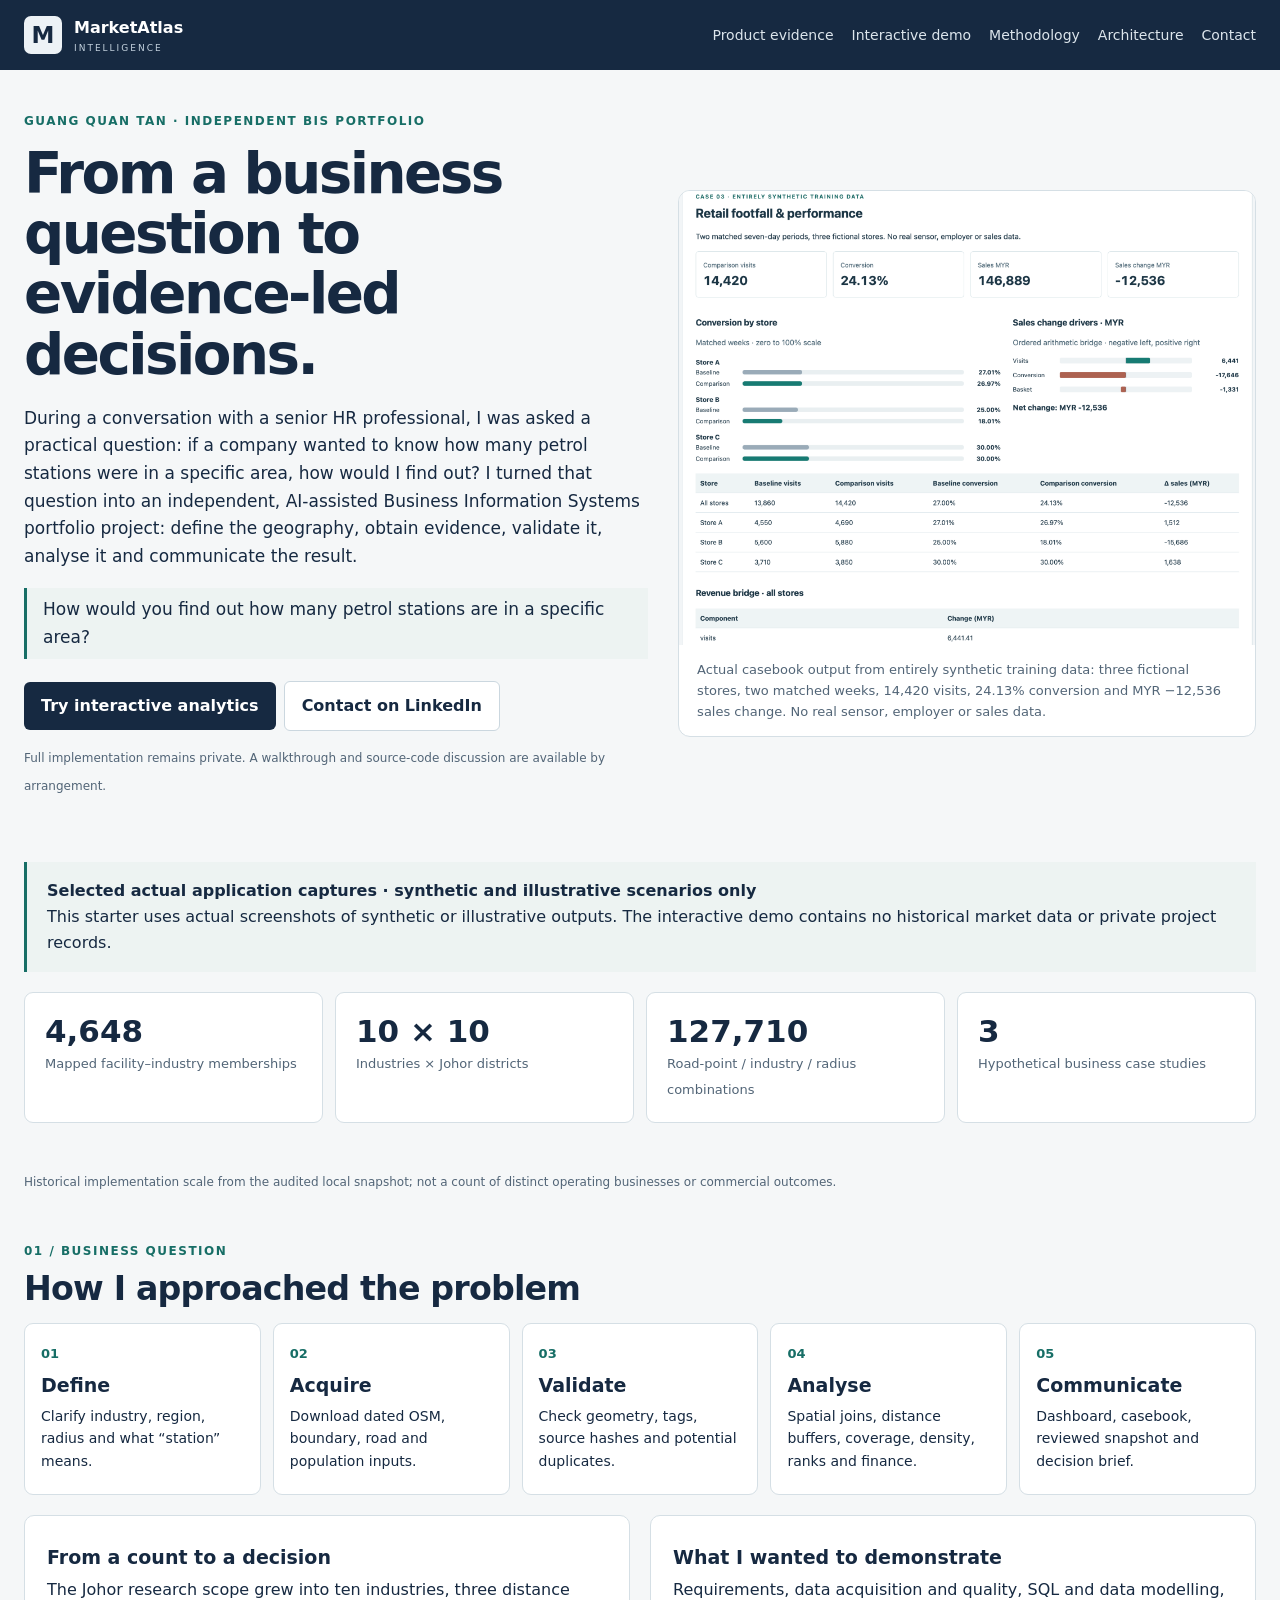
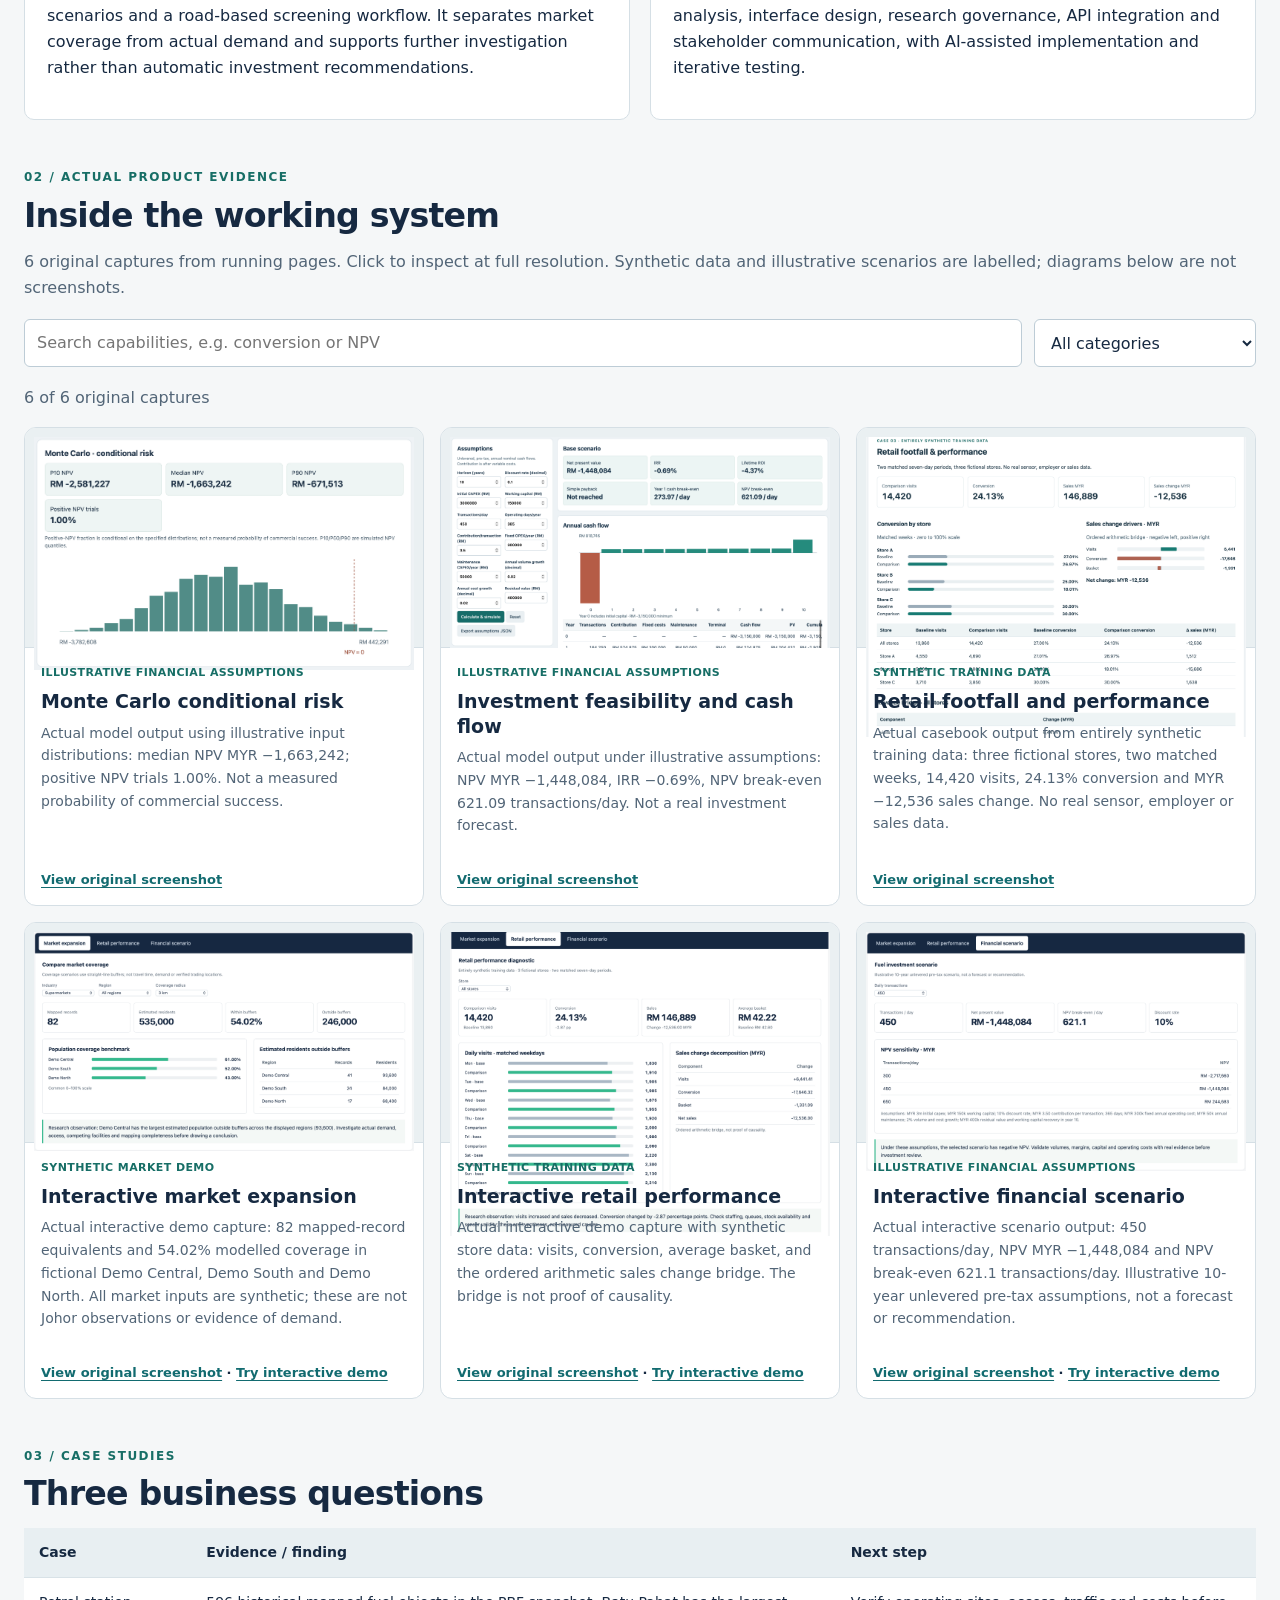
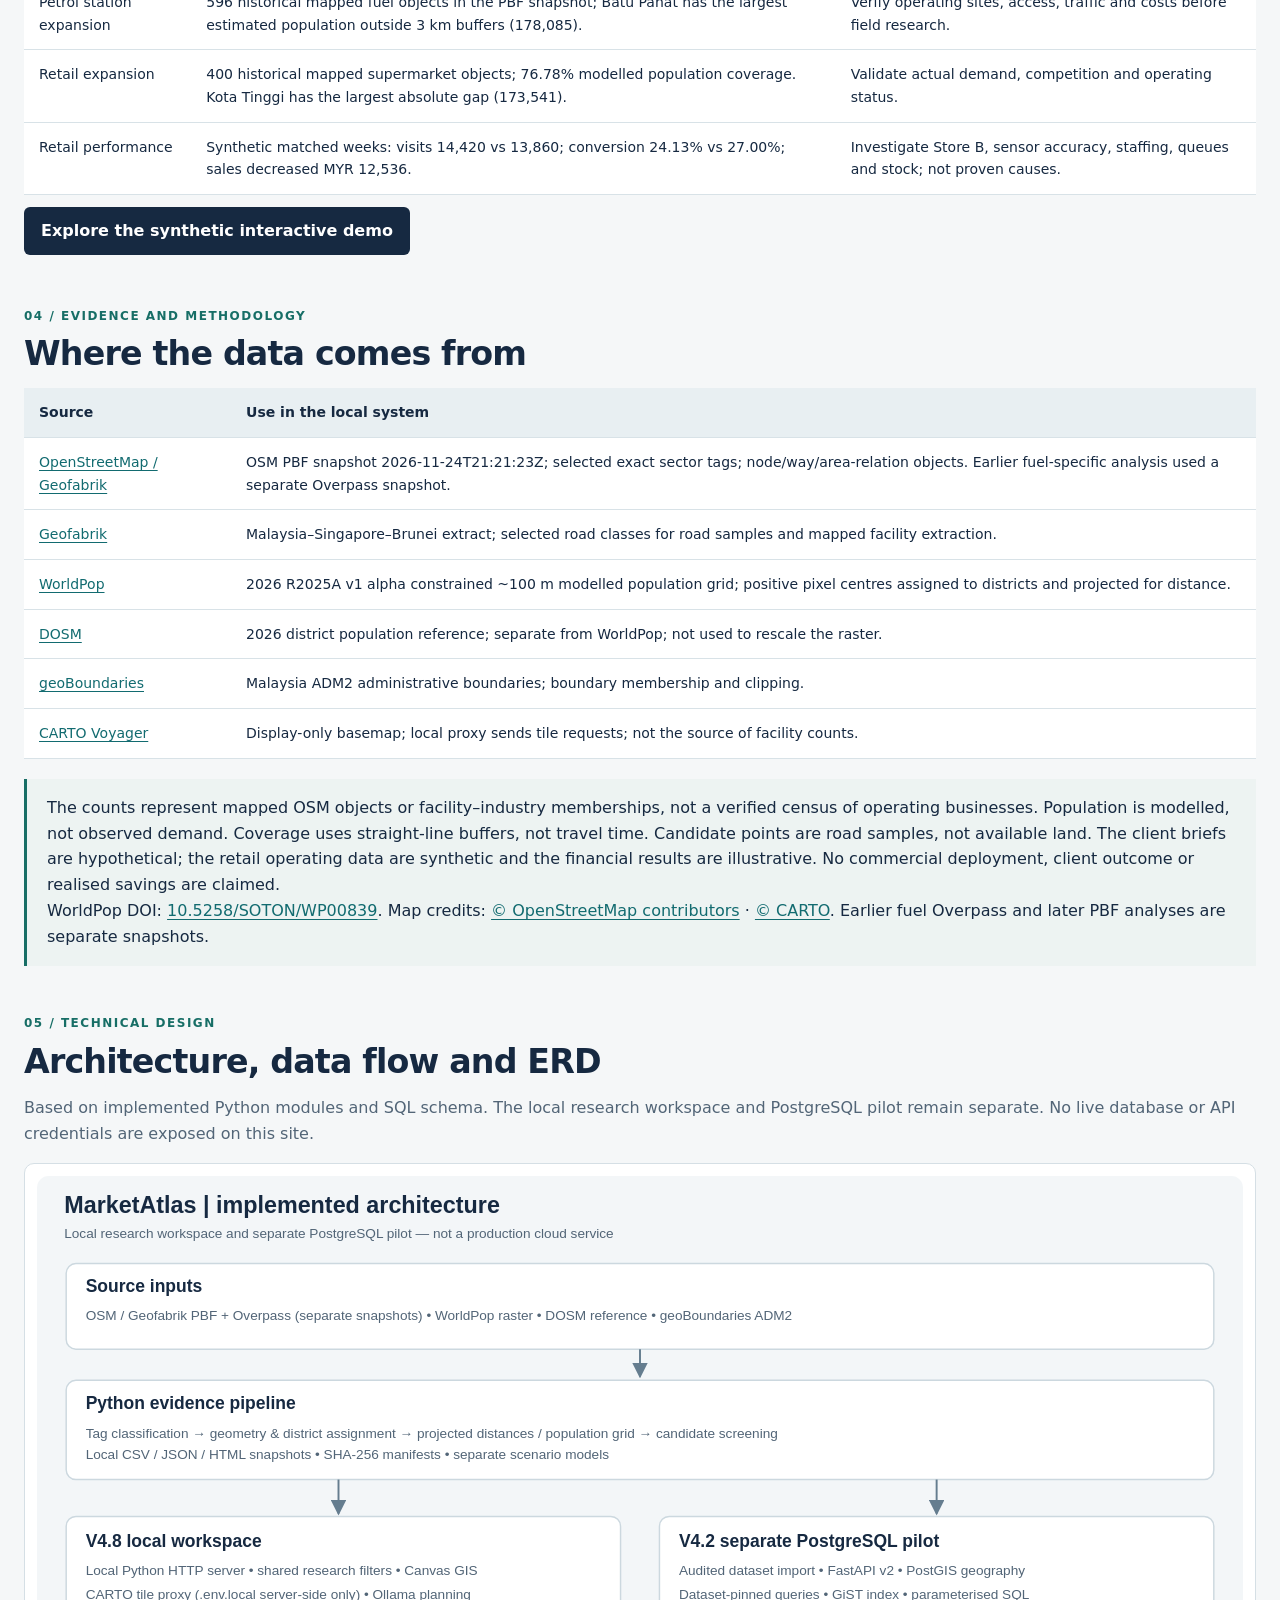
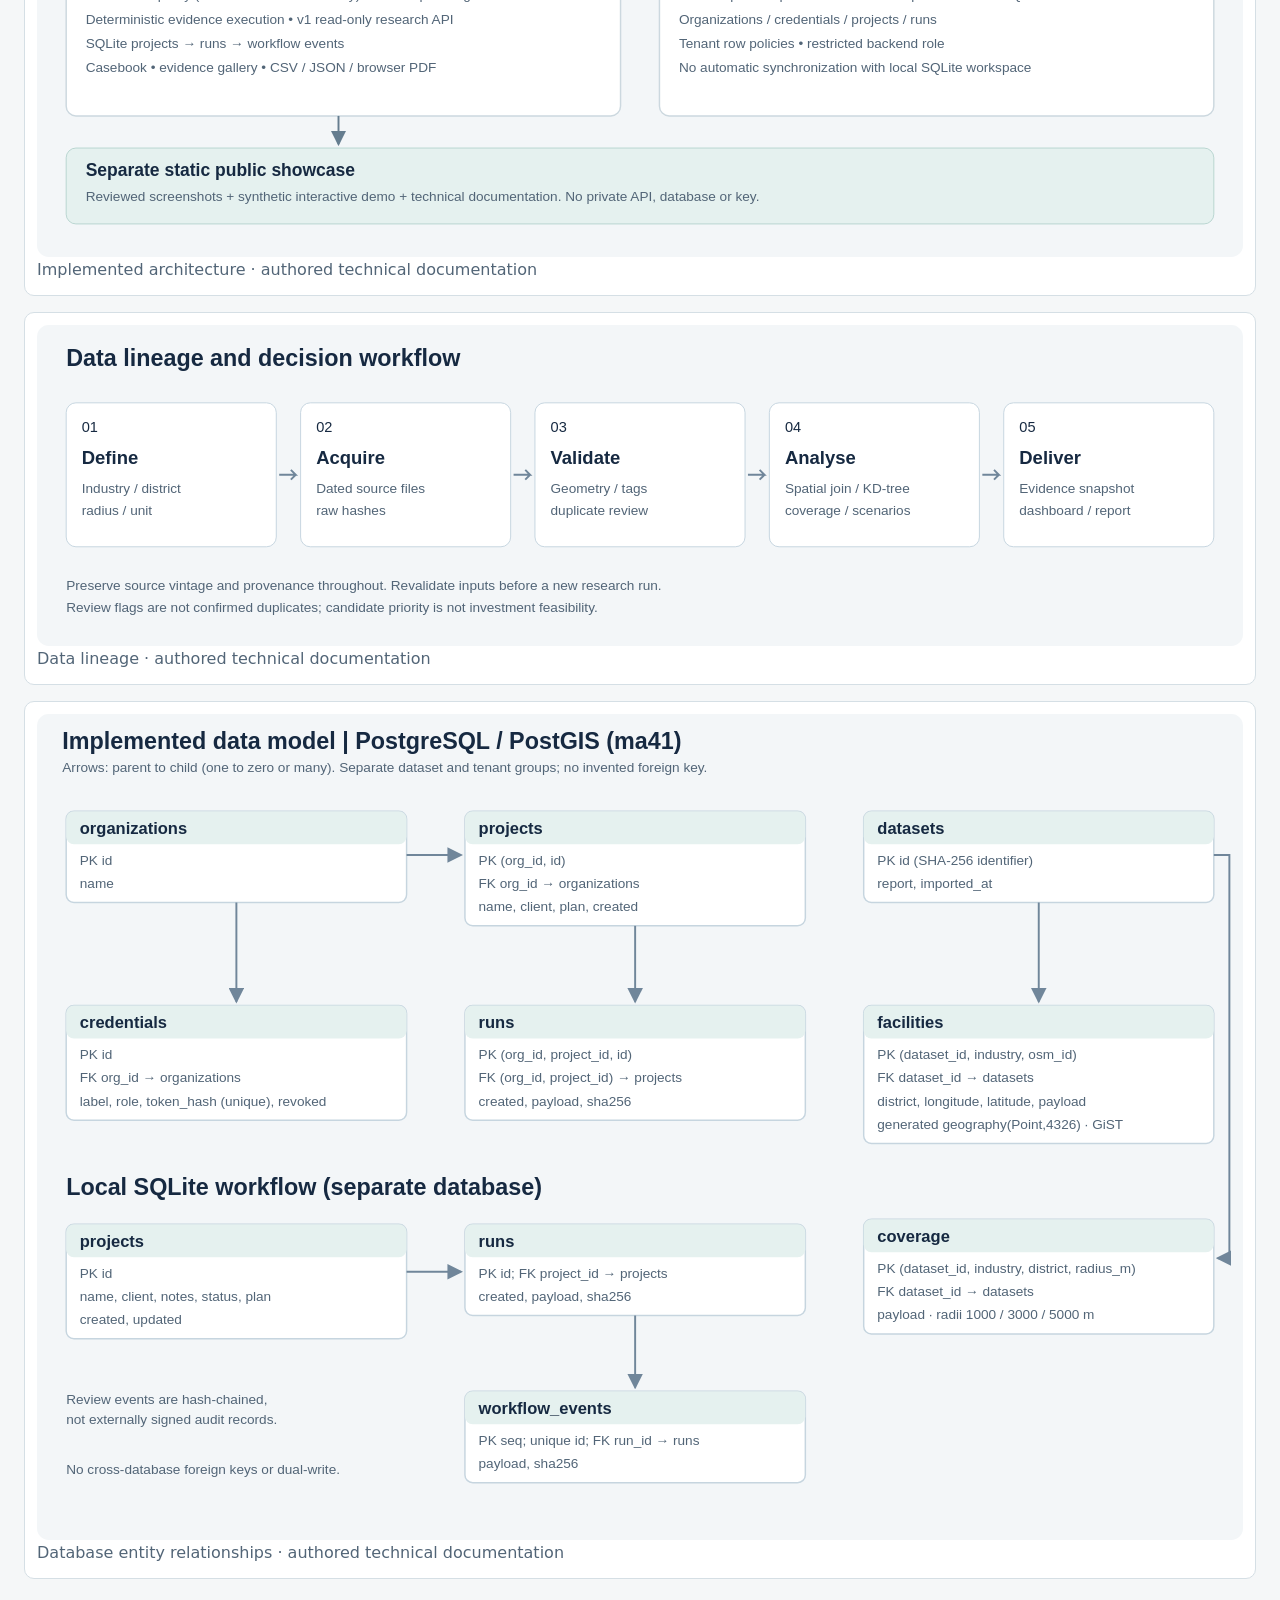
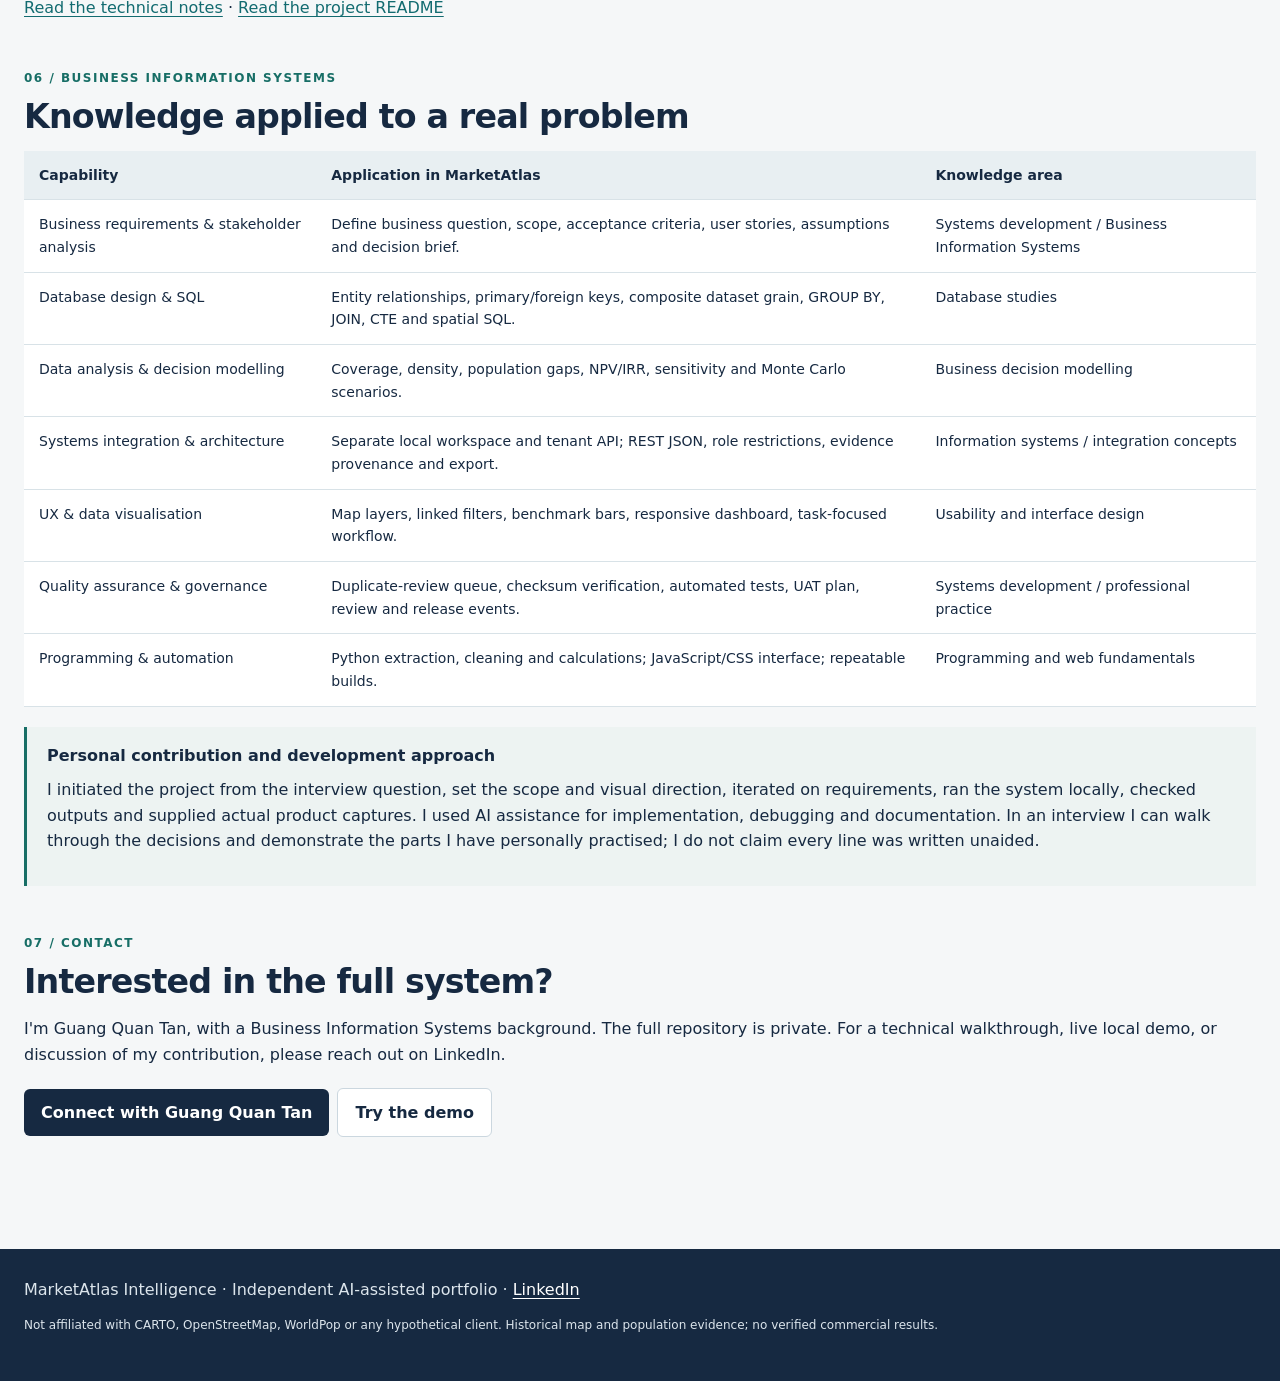
==== index.html @ 2af2104c "Publish MarketAtlas Intelligence professional portfolio" ====
<!doctype html><html lang="en"><head><meta charset="utf-8"><meta name="viewport" content="width=device-width,initial-scale=1"><meta name="referrer" content="no-referrer"><meta http-equiv="Content-Security-Policy" content="default-src 'none'; img-src 'self' file:; style-src 'unsafe-inline'; script-src 'unsafe-inline'; base-uri 'none'; form-action 'none'; connect-src 'none'"><title>MarketAtlas Intelligence | Guang Quan Tan</title><style>*{box-sizing:border-box}html{scroll-behavior:smooth}body{margin:0;background:#f5f7f8;color:#162941;font:16px/1.62 system-ui,-apple-system,BlinkMacSystemFont,"Segoe UI",sans-serif}a{color:#126b70;text-underline-offset:3px}header{background:#162941;color:white}header .wrap{display:flex;align-items:center;justify-content:space-between;gap:22px;padding:15px 0;flex-wrap:wrap}.brand{display:flex;align-items:center;gap:12px;font-weight:750;color:white;text-decoration:none}.mark{background:#edf2f6;color:#162941;border-radius:7px;width:38px;height:38px;display:grid;place-items:center;font-size:23px}.brand small{display:block;color:#c5d3df;font-weight:500;letter-spacing:2px;font-size:9px}nav{display:flex;gap:18px;flex-wrap:wrap}nav a{color:#dce5ec;text-decoration:none;font-size:14px}.wrap{width:min(1300px,calc(100% - 48px));margin:auto}main{padding:42px 0 60px}.hero{display:grid;grid-template-columns:1.08fr 1fr;gap:30px;align-items:center;margin-bottom:48px}.eyebrow{font-size:12px;font-weight:750;color:#176e66;letter-spacing:1.5px;text-transform:uppercase}h1{font-size:clamp(36px,4.4vw,62px);line-height:1.07;letter-spacing:-.045em;margin:12px 0 20px}h2{font-size:clamp(24px,2.6vw,34px);letter-spacing:-.025em;line-height:1.2;margin:8px 0 14px}h3{font-size:19px;line-height:1.3;margin:7px 0}p{margin:8px 0 16px}.muted{color:#526577}.hero p{font-size:17px}blockquote{margin:18px 0;border-left:3px solid #176e66;padding:8px 16px;background:#edf3f2;font-size:17px}.cta{display:inline-block;background:#162941;color:#fff;text-decoration:none;padding:11px 17px;border-radius:6px;font-weight:650;margin:4px 8px 4px 0}.cta.secondary{background:#fff;color:#162941;border:1px solid #cbd7df}.hero-image,.card{background:#fff;border:1px solid #d5dfe5;border-radius:12px;overflow:hidden}.hero-image img{width:100%;height:auto;display:block}.hero-image figcaption{padding:14px 18px;font-size:13px;color:#526577}figure{margin:0}.metrics{display:grid;grid-template-columns:repeat(4,1fr);gap:12px;margin:0 0 45px}.metric{background:white;padding:20px;border:1px solid #d5dfe5;border-radius:9px}.metric strong{display:block;font-size:31px;line-height:1.2;font-variant-numeric:tabular-nums}.metric span{font-size:13px;color:#526577}.section{margin:48px 0;scroll-margin-top:18px}.flow{display:grid;grid-template-columns:repeat(5,1fr);gap:12px}.flow article{background:#fff;border:1px solid #d5dfe5;border-radius:9px;padding:16px}.flow b{color:#176e66;font-size:13px}.flow p{font-size:14px;margin:5px 0}.gallery{display:grid;grid-template-columns:repeat(3,minmax(0,1fr));gap:16px}.card{display:flex;flex-direction:column}.card .shot{display:grid;place-items:center;min-height:190px;height:220px;background:#eaf0f2;border-bottom:1px solid #d5dfe5;padding:9px}.shot img{max-width:100%;max-height:100%;object-fit:contain;display:block}.card .body{padding:16px;flex:1}.kind{font-size:11px;letter-spacing:.4px;text-transform:uppercase;color:#176e66;font-weight:750}.card p{font-size:14px;color:#526577}.card .foot{padding:0 16px 15px;font-size:13px;font-weight:650}.tools{display:flex;gap:12px;flex-wrap:wrap;margin:18px 0}input,select{padding:10px 12px;border-radius:6px;border:1px solid #bdccd6;background:white;color:#162941;font:inherit}input{flex:1;min-width:190px}button{font:inherit}.diagram{background:#fff;border:1px solid #d5dfe5;padding:12px;border-radius:10px;margin:16px 0}.diagram img{width:100%;display:block}.tablewrap{overflow-x:auto}table{width:100%;border-collapse:collapse;background:white;font-size:14px}th,td{padding:13px 15px;text-align:left;border-bottom:1px solid #d8e2e7;vertical-align:top}th{background:#e8eff2}.callout{border-left:3px solid #176e66;background:#edf3f2;padding:16px 20px;margin:20px 0}.warn{border-left-color:#b5843b;background:#f7f0e3}.two{display:grid;grid-template-columns:1fr 1fr;gap:20px}.two article{padding:22px;background:white;border:1px solid #d5dfe5;border-radius:10px}footer{background:#162941;color:#dce5ec;padding:28px 0}footer a{color:white}small{font-size:12px}a:focus-visible,input:focus-visible,select:focus-visible{outline:3px solid #0878ba;outline-offset:3px}[hidden]{display:none!important}@media(max-width:850px){.hero,.two{grid-template-columns:1fr}.gallery{grid-template-columns:repeat(2,minmax(0,1fr))}.metrics{grid-template-columns:repeat(2,1fr)}.flow{grid-template-columns:repeat(2,1fr)}}@media(max-width:540px){.wrap{width:calc(100% - 28px)}main{padding-top:25px}.gallery,.flow{grid-template-columns:1fr}.metric{padding:13px}.metric strong{font-size:25px}.hero{gap:18px}.card .shot{height:210px}nav{gap:12px}}</style></head><body><header><div class="wrap"><a class="brand" href="index.html"><span class="mark">M</span><span>MarketAtlas<small>INTELLIGENCE</small></span></a><nav><a href="#evidence">Product evidence</a><a href="demo.html">Interactive demo</a><a href="#method">Methodology</a><a href="#architecture">Architecture</a><a href="#contact">Contact</a></nav></div></header><main class="wrap"><section class="hero"><div><div class="eyebrow">Guang Quan Tan · Independent BIS portfolio</div><h1>From a business question to evidence-led decisions.</h1><p>During a conversation with a senior HR professional, I was asked a practical question: if a company wanted to know how many petrol stations were in a specific area, how would I find out? I turned that question into an independent, AI-assisted Business Information Systems portfolio project: define the geography, obtain evidence, validate it, analyse it and communicate the result.</p><blockquote>How would you find out how many petrol stations are in a specific area?</blockquote><a class="cta" href="demo.html">Try interactive analytics</a><a class="cta secondary" href="https://www.linkedin.com/in/williamtangq/">Contact on LinkedIn</a><p class="muted"><small>Full implementation remains private. A walkthrough and source-code discussion are available by arrangement.</small></p></div><figure class="hero-image"><a href="assets/case-footfall.png" target="_blank" rel="noopener"><img src="assets/case-footfall.png" alt="Retail footfall and performance — original system screenshot"></a><figcaption>Actual casebook output from entirely synthetic training data: three fictional stores, two matched weeks, 14,420 visits, 24.13% conversion and MYR −12,536 sales change. No real sensor, employer or sales data.</figcaption></figure></section><div class="callout "><b>Selected actual application captures · synthetic and illustrative scenarios only</b><br>This starter uses actual screenshots of synthetic or illustrative outputs. The interactive demo contains no historical market data or private project records.</div><div class="metrics"><div class="metric"><strong>4,648</strong><span>Mapped facility–industry memberships</span></div><div class="metric"><strong>10 × 10</strong><span>Industries × Johor districts</span></div><div class="metric"><strong>127,710</strong><span>Road-point / industry / radius combinations</span></div><div class="metric"><strong>3</strong><span>Hypothetical business case studies</span></div></div><p class="muted"><small>Historical implementation scale from the audited local snapshot; not a count of distinct operating businesses or commercial outcomes.</small></p><section class="section" id="story"><div class="eyebrow">01 / Business question</div><h2>How I approached the problem</h2><div class="flow"><article><b>01</b><h3>Define</h3><p>Clarify industry, region, radius and what “station” means.</p></article><article><b>02</b><h3>Acquire</h3><p>Download dated OSM, boundary, road and population inputs.</p></article><article><b>03</b><h3>Validate</h3><p>Check geometry, tags, source hashes and potential duplicates.</p></article><article><b>04</b><h3>Analyse</h3><p>Spatial joins, distance buffers, coverage, density, ranks and finance.</p></article><article><b>05</b><h3>Communicate</h3><p>Dashboard, casebook, reviewed snapshot and decision brief.</p></article></div><div class="two" style="margin-top:20px"><article><h3>From a count to a decision</h3><p>The Johor research scope grew into ten industries, three distance scenarios and a road-based screening workflow. It separates market coverage from actual demand and supports further investigation rather than automatic investment recommendations.</p></article><article><h3>What I wanted to demonstrate</h3><p>Requirements, data acquisition and quality, SQL and data modelling, analysis, interface design, research governance, API integration and stakeholder communication, with AI-assisted implementation and iterative testing.</p></article></div></section><section class="section" id="evidence"><div class="eyebrow">02 / Actual product evidence</div><h2>Inside the working system</h2><p class="muted">6 original captures from running pages. Click to inspect at full resolution. Synthetic data and illustrative scenarios are labelled; diagrams below are not screenshots.</p><div class="tools"><input id="q" type="search" aria-label="Search product evidence" placeholder="Search capabilities, e.g. conversion or NPV"><select id="group" aria-label="Filter category"><option value="">All categories</option><option>Business case studies</option><option>Financial intelligence</option><option>Interactive analytics</option></select></div><p id="count" aria-live="polite" class="muted"></p><div class="gallery"><article class="card" data-group="Financial intelligence" data-search="monte carlo conditional risk actual model output using illustrative input distributions: median npv myr −1,663,242; positive npv trials 1.00%. not a measured probability of commercial success. illustrative financial assumptions"><a class="shot" href="assets/finance-risk.png" target="_blank" rel="noopener"><img loading="lazy" src="assets/finance-risk.png" alt="Monte Carlo conditional risk original capture"></a><div class="body"><div class="kind">Illustrative financial assumptions</div><h3>Monte Carlo conditional risk</h3><p>Actual model output using illustrative input distributions: median NPV MYR −1,663,242; positive NPV trials 1.00%. Not a measured probability of commercial success.</p></div><div class="foot"><a href="assets/finance-risk.png" target="_blank" rel="noopener">View original screenshot</a></div></article><article class="card" data-group="Financial intelligence" data-search="investment feasibility and cash flow actual model output under illustrative assumptions: npv myr −1,448,084, irr −0.69%, npv break-even 621.09 transactions/day. not a real investment forecast. illustrative financial assumptions"><a class="shot" href="assets/finance-base.png" target="_blank" rel="noopener"><img loading="lazy" src="assets/finance-base.png" alt="Investment feasibility and cash flow original capture"></a><div class="body"><div class="kind">Illustrative financial assumptions</div><h3>Investment feasibility and cash flow</h3><p>Actual model output under illustrative assumptions: NPV MYR −1,448,084, IRR −0.69%, NPV break-even 621.09 transactions/day. Not a real investment forecast.</p></div><div class="foot"><a href="assets/finance-base.png" target="_blank" rel="noopener">View original screenshot</a></div></article><article class="card" data-group="Business case studies" data-search="retail footfall and performance actual casebook output from entirely synthetic training data: three fictional stores, two matched weeks, 14,420 visits, 24.13% conversion and myr −12,536 sales change. no real sensor, employer or sales data. synthetic training data"><a class="shot" href="assets/case-footfall.png" target="_blank" rel="noopener"><img loading="lazy" src="assets/case-footfall.png" alt="Retail footfall and performance original capture"></a><div class="body"><div class="kind">Synthetic training data</div><h3>Retail footfall and performance</h3><p>Actual casebook output from entirely synthetic training data: three fictional stores, two matched weeks, 14,420 visits, 24.13% conversion and MYR −12,536 sales change. No real sensor, employer or sales data.</p></div><div class="foot"><a href="assets/case-footfall.png" target="_blank" rel="noopener">View original screenshot</a></div></article><article class="card" data-group="Interactive analytics" data-search="interactive market expansion actual interactive demo capture: 82 mapped-record equivalents and 54.02% modelled coverage in fictional demo central, demo south and demo north. all market inputs are synthetic; these are not johor observations or evidence of demand. synthetic market demo"><a class="shot" href="assets/demo-market.png" target="_blank" rel="noopener"><img loading="lazy" src="assets/demo-market.png" alt="Interactive market expansion original capture"></a><div class="body"><div class="kind">Synthetic market demo</div><h3>Interactive market expansion</h3><p>Actual interactive demo capture: 82 mapped-record equivalents and 54.02% modelled coverage in fictional Demo Central, Demo South and Demo North. All market inputs are synthetic; these are not Johor observations or evidence of demand.</p></div><div class="foot"><a href="assets/demo-market.png" target="_blank" rel="noopener">View original screenshot</a> · <a href="demo.html#market">Try interactive demo</a></div></article><article class="card" data-group="Interactive analytics" data-search="interactive retail performance actual interactive demo capture with synthetic store data: visits, conversion, average basket, and the ordered arithmetic sales change bridge. the bridge is not proof of causality. synthetic training data"><a class="shot" href="assets/demo-retail.png" target="_blank" rel="noopener"><img loading="lazy" src="assets/demo-retail.png" alt="Interactive retail performance original capture"></a><div class="body"><div class="kind">Synthetic training data</div><h3>Interactive retail performance</h3><p>Actual interactive demo capture with synthetic store data: visits, conversion, average basket, and the ordered arithmetic sales change bridge. The bridge is not proof of causality.</p></div><div class="foot"><a href="assets/demo-retail.png" target="_blank" rel="noopener">View original screenshot</a> · <a href="demo.html#retail">Try interactive demo</a></div></article><article class="card" data-group="Interactive analytics" data-search="interactive financial scenario actual interactive scenario output: 450 transactions/day, npv myr −1,448,084 and npv break-even 621.1 transactions/day. illustrative 10-year unlevered pre-tax assumptions, not a forecast or recommendation. illustrative financial assumptions"><a class="shot" href="assets/demo-finance.png" target="_blank" rel="noopener"><img loading="lazy" src="assets/demo-finance.png" alt="Interactive financial scenario original capture"></a><div class="body"><div class="kind">Illustrative financial assumptions</div><h3>Interactive financial scenario</h3><p>Actual interactive scenario output: 450 transactions/day, NPV MYR −1,448,084 and NPV break-even 621.1 transactions/day. Illustrative 10-year unlevered pre-tax assumptions, not a forecast or recommendation.</p></div><div class="foot"><a href="assets/demo-finance.png" target="_blank" rel="noopener">View original screenshot</a> · <a href="demo.html#finance">Try interactive demo</a></div></article></div></section><section class="section" id="cases"><div class="eyebrow">03 / Case studies</div><h2>Three business questions</h2><div class="tablewrap"><table><thead><tr><th>Case</th><th>Evidence / finding</th><th>Next step</th></tr></thead><tbody><tr><td>Petrol station expansion</td><td>596 historical mapped fuel objects in the PBF snapshot; Batu Pahat has the largest estimated population outside 3 km buffers (178,085).</td><td>Verify operating sites, access, traffic and costs before field research.</td></tr><tr><td>Retail expansion</td><td>400 historical mapped supermarket objects; 76.78% modelled population coverage. Kota Tinggi has the largest absolute gap (173,541).</td><td>Validate actual demand, competition and operating status.</td></tr><tr><td>Retail performance</td><td>Synthetic matched weeks: visits 14,420 vs 13,860; conversion 24.13% vs 27.00%; sales decreased MYR 12,536.</td><td>Investigate Store B, sensor accuracy, staffing, queues and stock; not proven causes.</td></tr></tbody></table></div><p><a class="cta" href="demo.html">Explore the synthetic interactive demo</a></p></section><section class="section" id="method"><div class="eyebrow">04 / Evidence and methodology</div><h2>Where the data comes from</h2><div class="tablewrap"><table><thead><tr><th>Source</th><th>Use in the local system</th></tr></thead><tbody><tr><td><a href="https://www.openstreetmap.org/copyright">OpenStreetMap / Geofabrik</a></td><td>OSM PBF snapshot 2026-11-24T21:21:23Z; selected exact sector tags; node/way/area-relation objects. Earlier fuel-specific analysis used a separate Overpass snapshot.</td></tr><tr><td><a href="https://download.geofabrik.de/asia/malaysia-singapore-brunei.html">Geofabrik</a></td><td>Malaysia–Singapore–Brunei extract; selected road classes for road samples and mapped facility extraction.</td></tr><tr><td><a href="https://hub.worldpop.org/geodata/summary?id=74272">WorldPop</a></td><td>2026 R2025A v1 alpha constrained ~100 m modelled population grid; positive pixel centres assigned to districts and projected for distance.</td></tr><tr><td><a href="https://open.dosm.gov.my/">DOSM</a></td><td>2026 district population reference; separate from WorldPop; not used to rescale the raster.</td></tr><tr><td><a href="https://www.geoboundaries.org/">geoBoundaries</a></td><td>Malaysia ADM2 administrative boundaries; boundary membership and clipping.</td></tr><tr><td><a href="https://carto.com/attribution/">CARTO Voyager</a></td><td>Display-only basemap; local proxy sends tile requests; not the source of facility counts.</td></tr></tbody></table></div><div class="callout">The counts represent mapped OSM objects or facility–industry memberships, not a verified census of operating businesses. Population is modelled, not observed demand. Coverage uses straight-line buffers, not travel time. Candidate points are road samples, not available land. The client briefs are hypothetical; the retail operating data are synthetic and the financial results are illustrative. No commercial deployment, client outcome or realised savings are claimed.<br>WorldPop DOI: <a href="https://doi.org/10.5258/SOTON/WP00839">10.5258/SOTON/WP00839</a>. Map credits: <a href="https://www.openstreetmap.org/copyright">© OpenStreetMap contributors</a> · <a href="https://carto.com/attribution/">© CARTO</a>. Earlier fuel Overpass and later PBF analyses are separate snapshots.</div></section><section class="section" id="architecture"><div class="eyebrow">05 / Technical design</div><h2>Architecture, data flow and ERD</h2><p class="muted">Based on implemented Python modules and SQL schema. The local research workspace and PostgreSQL pilot remain separate. No live database or API credentials are exposed on this site.</p><figure class="diagram"><a href="assets/architecture.svg" target="_blank" rel="noopener"><img src="assets/architecture.svg" alt="Implemented architecture"></a><figcaption class="muted">Implemented architecture · authored technical documentation</figcaption></figure><figure class="diagram"><a href="assets/data-flow.svg" target="_blank" rel="noopener"><img src="assets/data-flow.svg" alt="Data lineage"></a><figcaption class="muted">Data lineage · authored technical documentation</figcaption></figure><figure class="diagram"><a href="assets/erd.svg" target="_blank" rel="noopener"><img src="assets/erd.svg" alt="Database entity relationships"></a><figcaption class="muted">Database entity relationships · authored technical documentation</figcaption></figure><p><a href="TECHNICAL.md">Read the technical notes</a> · <a href="README.md">Read the project README</a></p></section><section class="section" id="skills"><div class="eyebrow">06 / Business Information Systems</div><h2>Knowledge applied to a real problem</h2><div class="tablewrap"><table><thead><tr><th>Capability</th><th>Application in MarketAtlas</th><th>Knowledge area</th></tr></thead><tbody><tr><td>Business requirements &amp; stakeholder analysis</td><td>Define business question, scope, acceptance criteria, user stories, assumptions and decision brief.</td><td>Systems development / Business Information Systems</td></tr><tr><td>Database design &amp; SQL</td><td>Entity relationships, primary/foreign keys, composite dataset grain, GROUP BY, JOIN, CTE and spatial SQL.</td><td>Database studies</td></tr><tr><td>Data analysis &amp; decision modelling</td><td>Coverage, density, population gaps, NPV/IRR, sensitivity and Monte Carlo scenarios.</td><td>Business decision modelling</td></tr><tr><td>Systems integration &amp; architecture</td><td>Separate local workspace and tenant API; REST JSON, role restrictions, evidence provenance and export.</td><td>Information systems / integration concepts</td></tr><tr><td>UX &amp; data visualisation</td><td>Map layers, linked filters, benchmark bars, responsive dashboard, task-focused workflow.</td><td>Usability and interface design</td></tr><tr><td>Quality assurance &amp; governance</td><td>Duplicate-review queue, checksum verification, automated tests, UAT plan, review and release events.</td><td>Systems development / professional practice</td></tr><tr><td>Programming &amp; automation</td><td>Python extraction, cleaning and calculations; JavaScript/CSS interface; repeatable builds.</td><td>Programming and web fundamentals</td></tr></tbody></table></div><div class="callout"><b>Personal contribution and development approach</b><p>I initiated the project from the interview question, set the scope and visual direction, iterated on requirements, ran the system locally, checked outputs and supplied actual product captures. I used AI assistance for implementation, debugging and documentation. In an interview I can walk through the decisions and demonstrate the parts I have personally practised; I do not claim every line was written unaided.</p></div></section><section id="contact" class="section"><div class="eyebrow">07 / Contact</div><h2>Interested in the full system?</h2><p>I'm Guang Quan Tan, with a Business Information Systems background. The full repository is private. For a technical walkthrough, live local demo, or discussion of my contribution, please reach out on LinkedIn.</p><a class="cta" href="https://www.linkedin.com/in/williamtangq/">Connect with Guang Quan Tan</a><a class="cta secondary" href="demo.html">Try the demo</a></section></main><footer><div class="wrap">MarketAtlas Intelligence · Independent AI-assisted portfolio · <a href="https://www.linkedin.com/in/williamtangq/">LinkedIn</a><p><small>Not affiliated with CARTO, OpenStreetMap, WorldPop or any hypothetical client. Historical map and population evidence; no verified commercial results.</small></p></div></footer><script>const q=document.getElementById('q'),g=document.getElementById('group'),cards=[...document.querySelectorAll('.card[data-group]')];function filter(){let n=0;for(const c of cards){c.hidden=!!((g.value&&g.value!==c.dataset.group)||!c.dataset.search.includes(q.value.trim().toLowerCase()));if(!c.hidden)n++}document.getElementById('count').textContent=n+' of '+cards.length+' original captures'+(n===0?' · Try a different search.':'')}q.addEventListener('input',filter);g.addEventListener('change',filter);filter();</script></body></html>
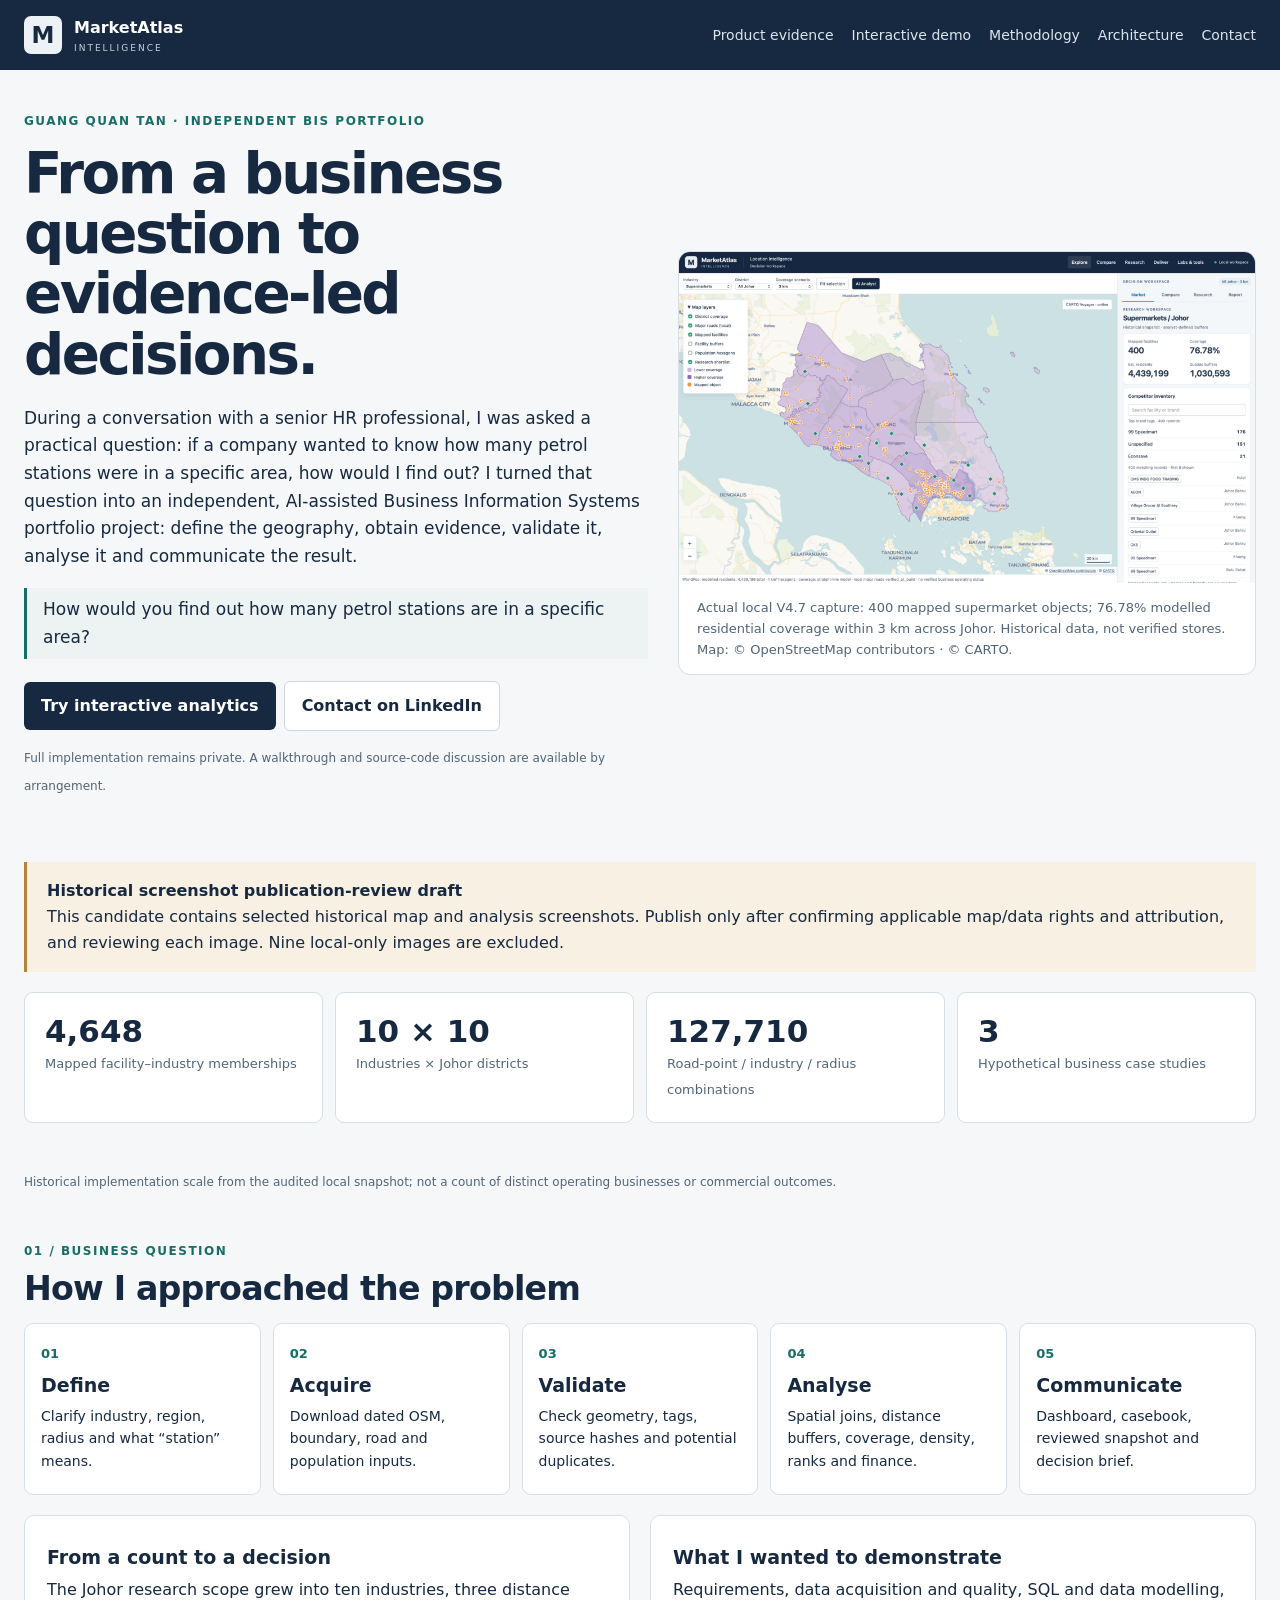
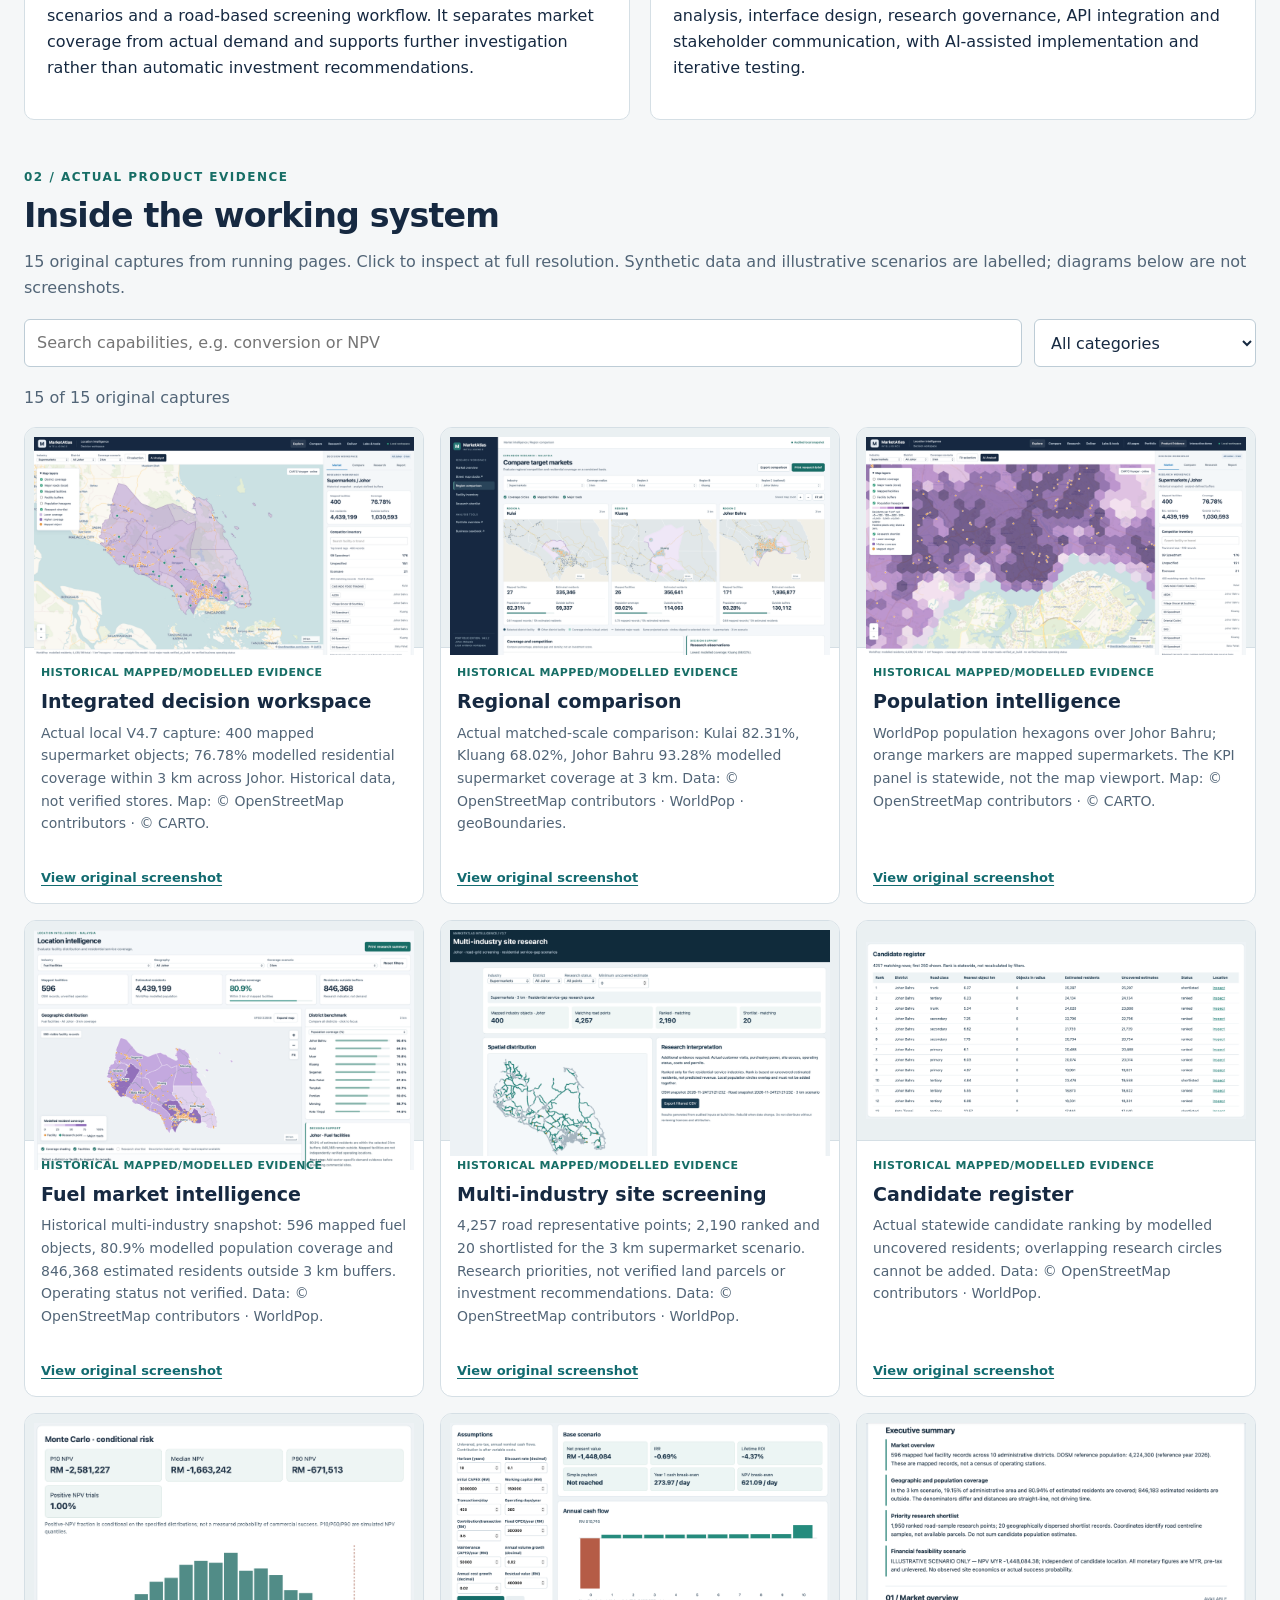
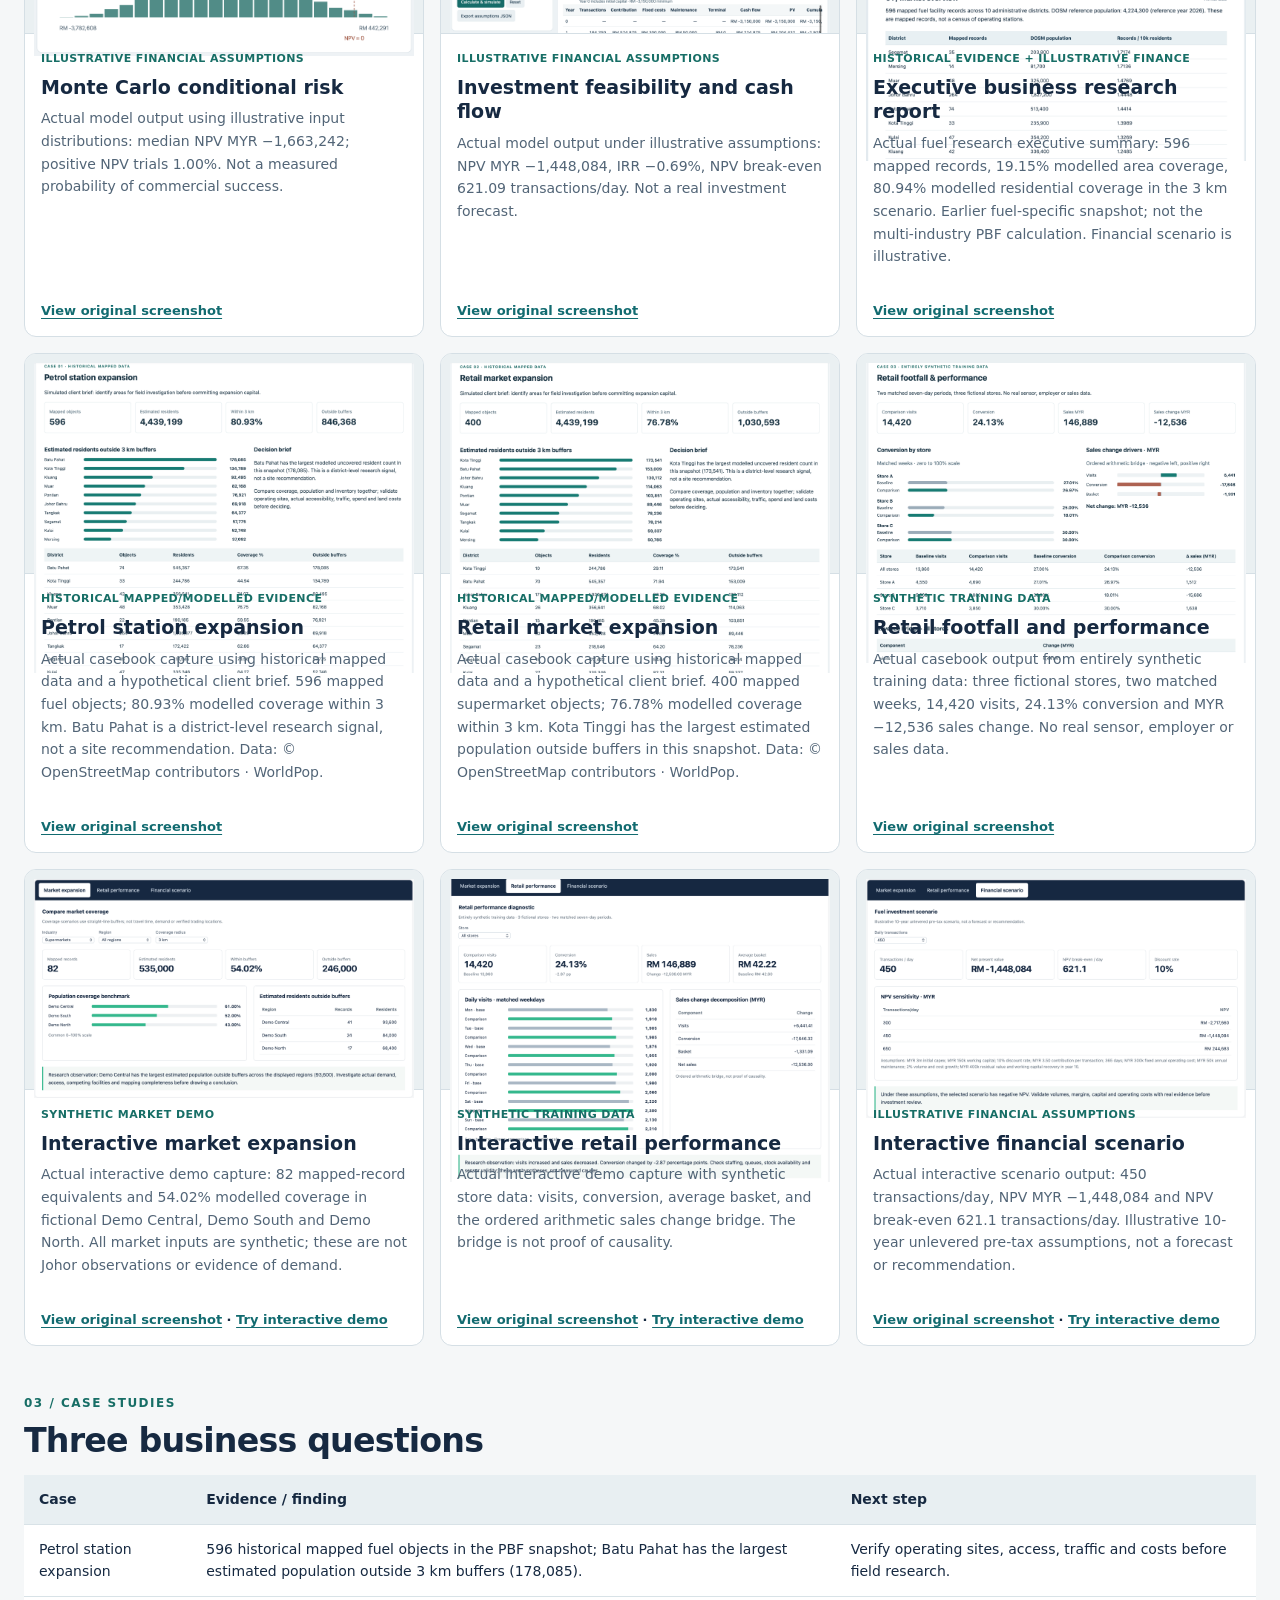
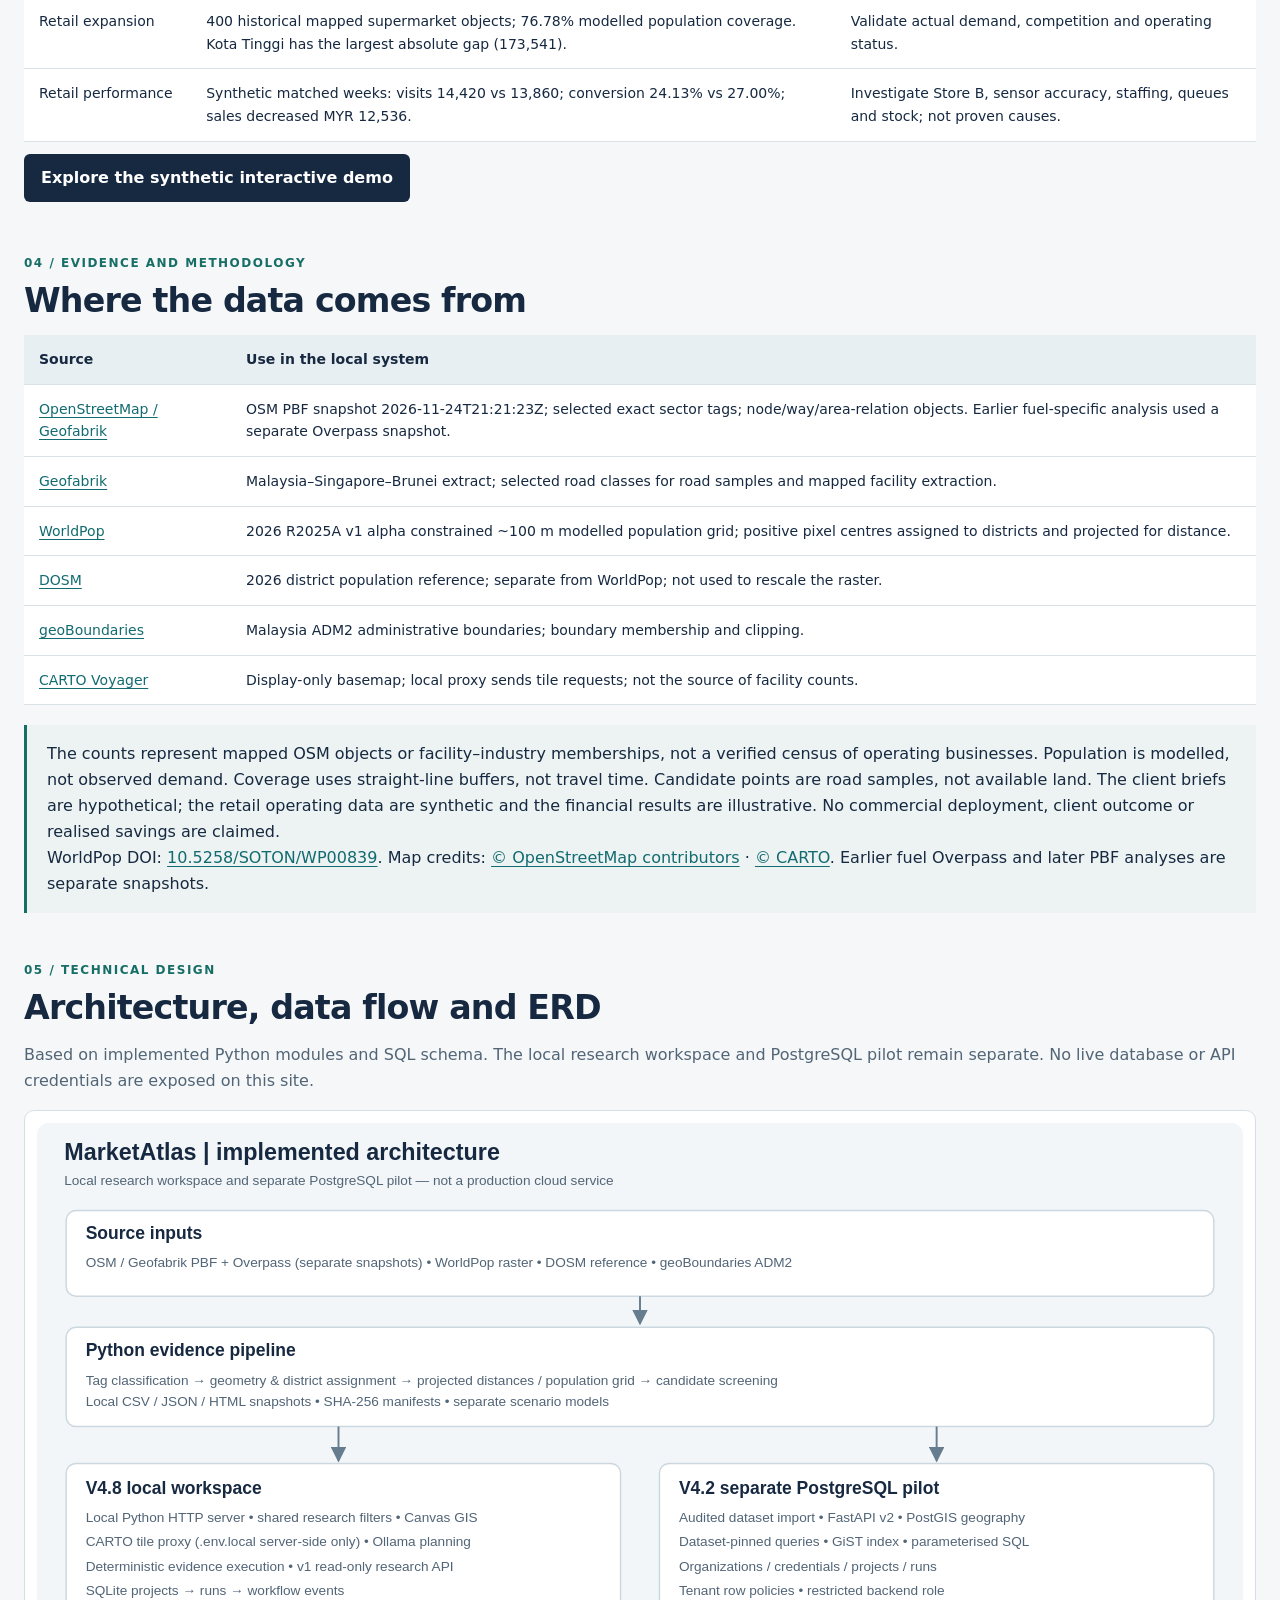
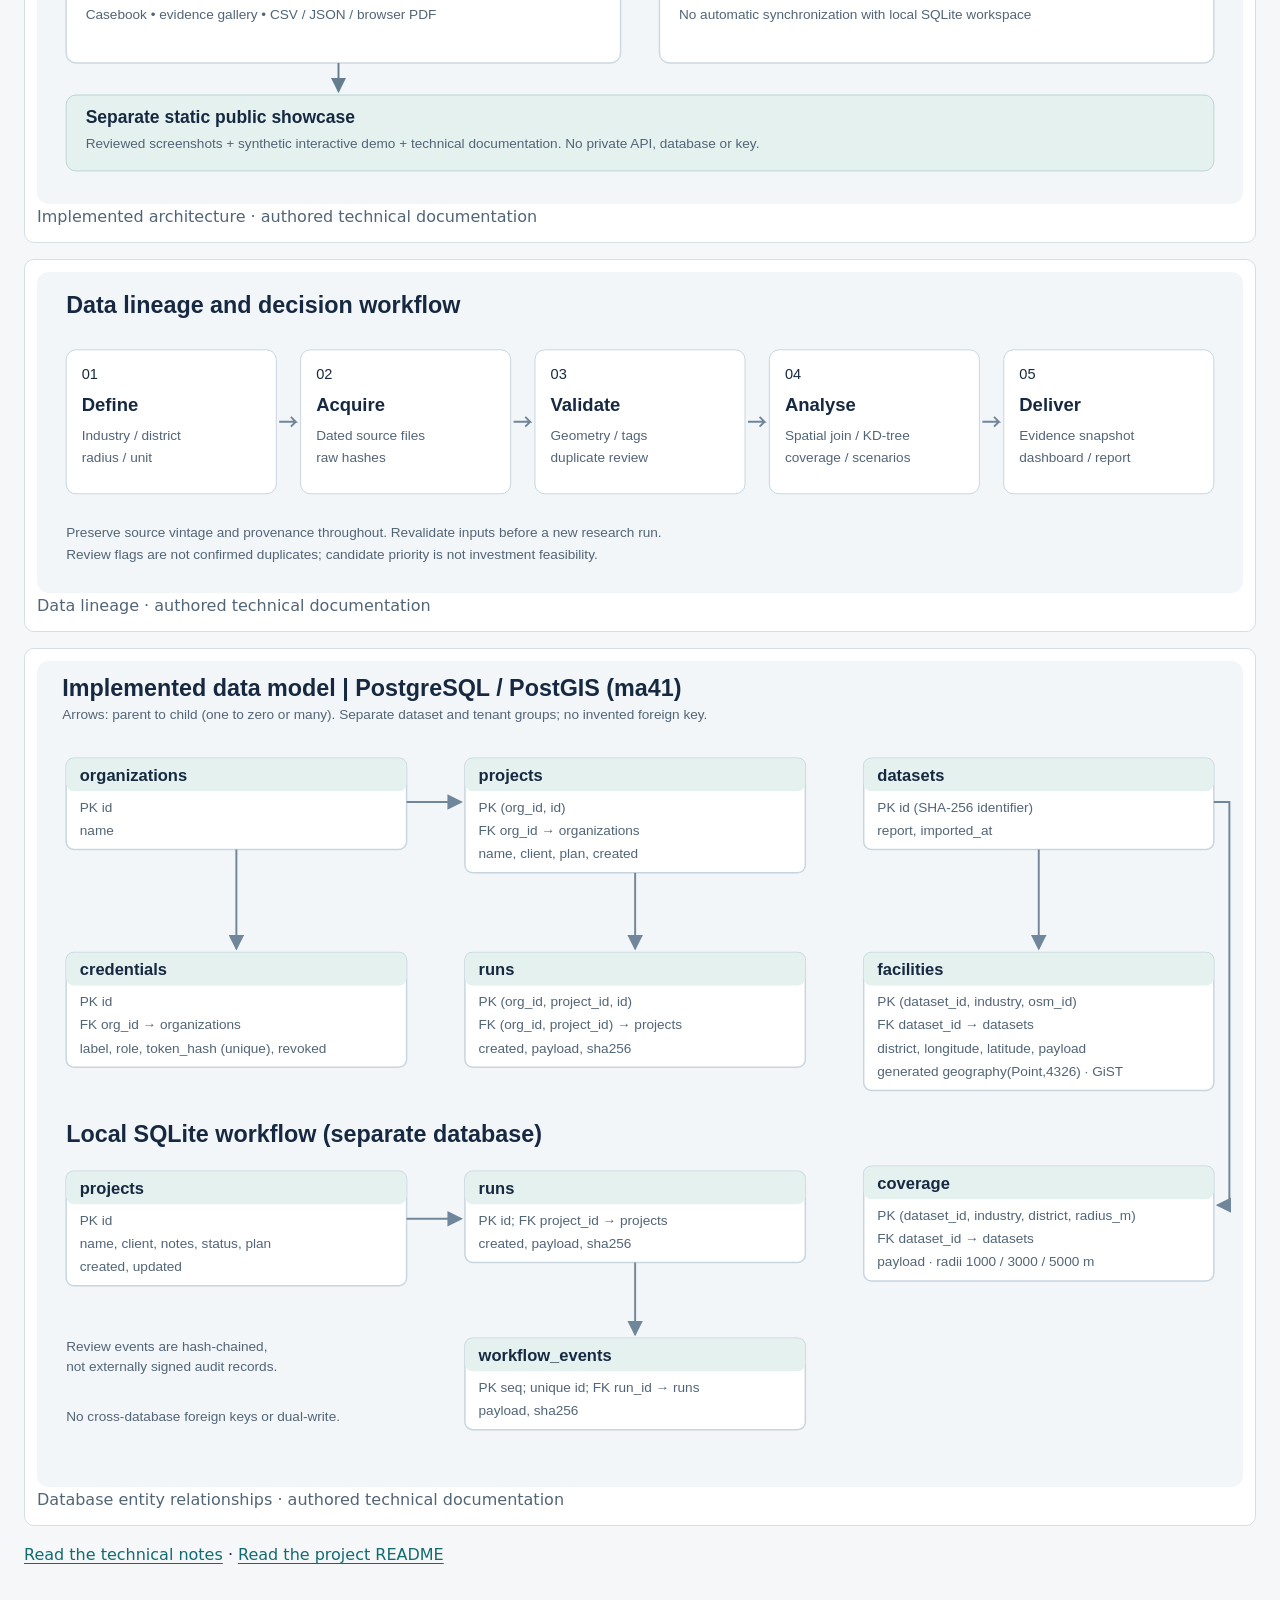
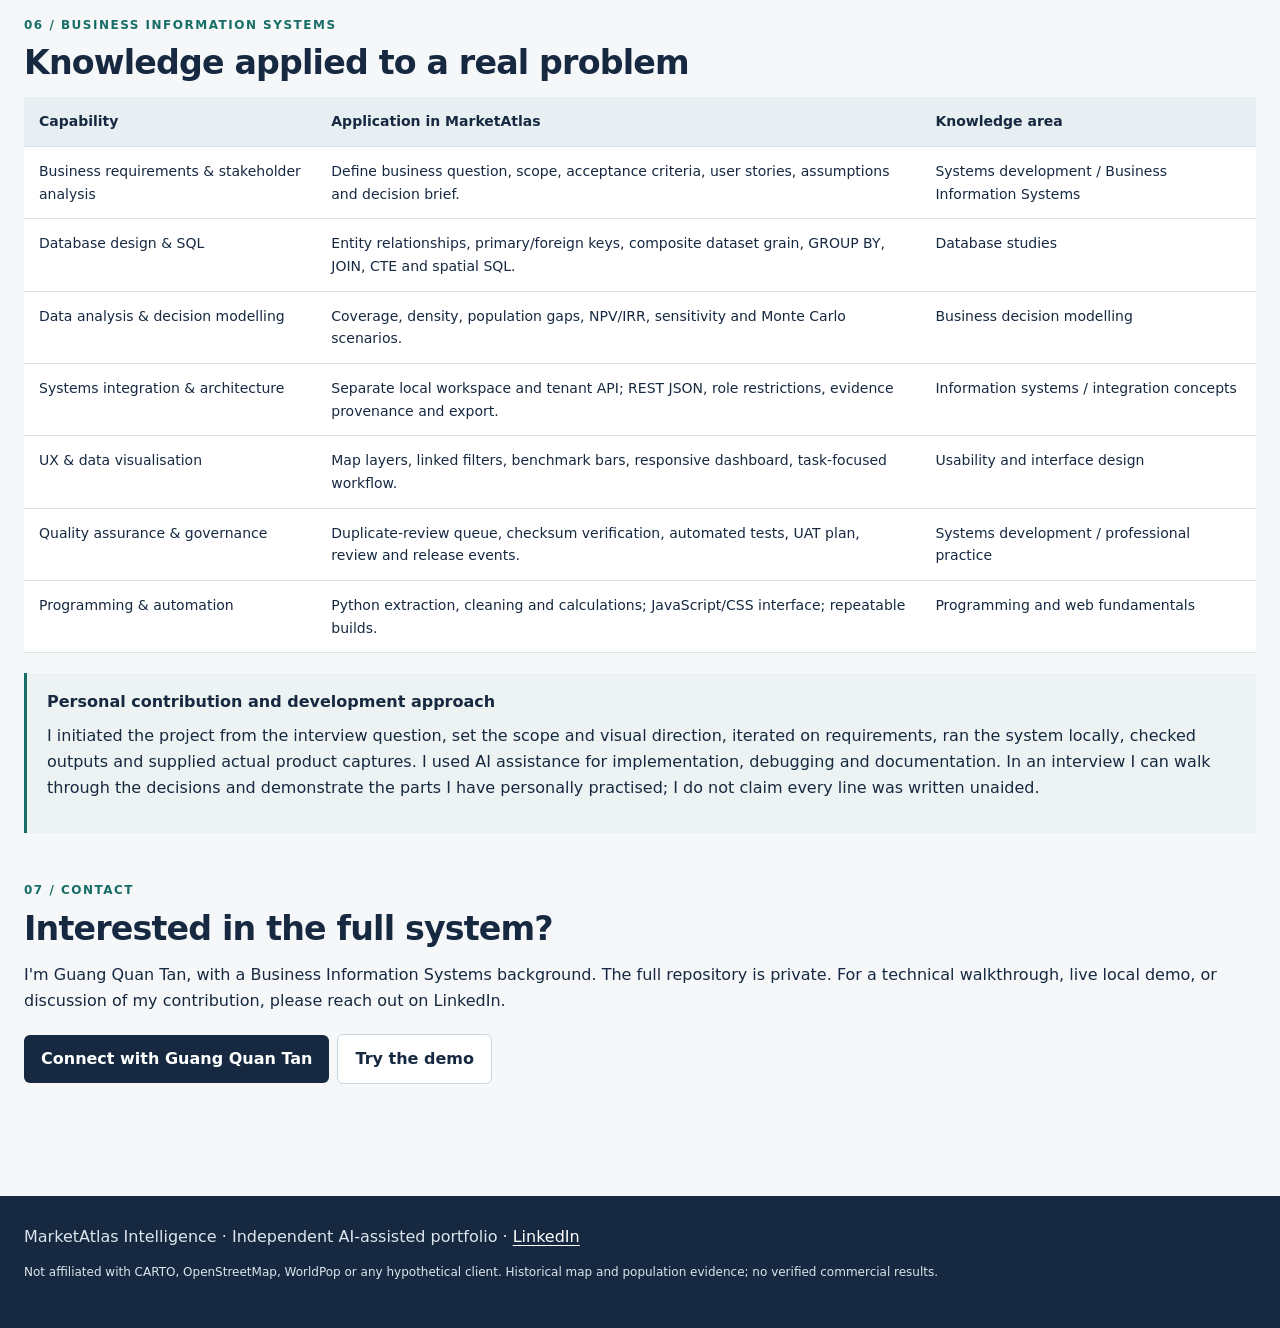
==== commit eb8bcf6e: "modified README.md" ====
--- a/index.html
+++ b/index.html
@@ -1 +1 @@
-<!doctype html><html lang="en"><head><meta charset="utf-8"><meta name="viewport" content="width=device-width,initial-scale=1"><meta name="referrer" content="no-referrer"><meta http-equiv="Content-Security-Policy" content="default-src 'none'; img-src 'self' file:; style-src 'unsafe-inline'; script-src 'unsafe-inline'; base-uri 'none'; form-action 'none'; connect-src 'none'"><title>MarketAtlas Intelligence | Guang Quan Tan</title><style>*{box-sizing:border-box}html{scroll-behavior:smooth}body{margin:0;background:#f5f7f8;color:#162941;font:16px/1.62 system-ui,-apple-system,BlinkMacSystemFont,"Segoe UI",sans-serif}a{color:#126b70;text-underline-offset:3px}header{background:#162941;color:white}header .wrap{display:flex;align-items:center;justify-content:space-between;gap:22px;padding:15px 0;flex-wrap:wrap}.brand{display:flex;align-items:center;gap:12px;font-weight:750;color:white;text-decoration:none}.mark{background:#edf2f6;color:#162941;border-radius:7px;width:38px;height:38px;display:grid;place-items:center;font-size:23px}.brand small{display:block;color:#c5d3df;font-weight:500;letter-spacing:2px;font-size:9px}nav{display:flex;gap:18px;flex-wrap:wrap}nav a{color:#dce5ec;text-decoration:none;font-size:14px}.wrap{width:min(1300px,calc(100% - 48px));margin:auto}main{padding:42px 0 60px}.hero{display:grid;grid-template-columns:1.08fr 1fr;gap:30px;align-items:center;margin-bottom:48px}.eyebrow{font-size:12px;font-weight:750;color:#176e66;letter-spacing:1.5px;text-transform:uppercase}h1{font-size:clamp(36px,4.4vw,62px);line-height:1.07;letter-spacing:-.045em;margin:12px 0 20px}h2{font-size:clamp(24px,2.6vw,34px);letter-spacing:-.025em;line-height:1.2;margin:8px 0 14px}h3{font-size:19px;line-height:1.3;margin:7px 0}p{margin:8px 0 16px}.muted{color:#526577}.hero p{font-size:17px}blockquote{margin:18px 0;border-left:3px solid #176e66;padding:8px 16px;background:#edf3f2;font-size:17px}.cta{display:inline-block;background:#162941;color:#fff;text-decoration:none;padding:11px 17px;border-radius:6px;font-weight:650;margin:4px 8px 4px 0}.cta.secondary{background:#fff;color:#162941;border:1px solid #cbd7df}.hero-image,.card{background:#fff;border:1px solid #d5dfe5;border-radius:12px;overflow:hidden}.hero-image img{width:100%;height:auto;display:block}.hero-image figcaption{padding:14px 18px;font-size:13px;color:#526577}figure{margin:0}.metrics{display:grid;grid-template-columns:repeat(4,1fr);gap:12px;margin:0 0 45px}.metric{background:white;padding:20px;border:1px solid #d5dfe5;border-radius:9px}.metric strong{display:block;font-size:31px;line-height:1.2;font-variant-numeric:tabular-nums}.metric span{font-size:13px;color:#526577}.section{margin:48px 0;scroll-margin-top:18px}.flow{display:grid;grid-template-columns:repeat(5,1fr);gap:12px}.flow article{background:#fff;border:1px solid #d5dfe5;border-radius:9px;padding:16px}.flow b{color:#176e66;font-size:13px}.flow p{font-size:14px;margin:5px 0}.gallery{display:grid;grid-template-columns:repeat(3,minmax(0,1fr));gap:16px}.card{display:flex;flex-direction:column}.card .shot{display:grid;place-items:center;min-height:190px;height:220px;background:#eaf0f2;border-bottom:1px solid #d5dfe5;padding:9px}.shot img{max-width:100%;max-height:100%;object-fit:contain;display:block}.card .body{padding:16px;flex:1}.kind{font-size:11px;letter-spacing:.4px;text-transform:uppercase;color:#176e66;font-weight:750}.card p{font-size:14px;color:#526577}.card .foot{padding:0 16px 15px;font-size:13px;font-weight:650}.tools{display:flex;gap:12px;flex-wrap:wrap;margin:18px 0}input,select{padding:10px 12px;border-radius:6px;border:1px solid #bdccd6;background:white;color:#162941;font:inherit}input{flex:1;min-width:190px}button{font:inherit}.diagram{background:#fff;border:1px solid #d5dfe5;padding:12px;border-radius:10px;margin:16px 0}.diagram img{width:100%;display:block}.tablewrap{overflow-x:auto}table{width:100%;border-collapse:collapse;background:white;font-size:14px}th,td{padding:13px 15px;text-align:left;border-bottom:1px solid #d8e2e7;vertical-align:top}th{background:#e8eff2}.callout{border-left:3px solid #176e66;background:#edf3f2;padding:16px 20px;margin:20px 0}.warn{border-left-color:#b5843b;background:#f7f0e3}.two{display:grid;grid-template-columns:1fr 1fr;gap:20px}.two article{padding:22px;background:white;border:1px solid #d5dfe5;border-radius:10px}footer{background:#162941;color:#dce5ec;padding:28px 0}footer a{color:white}small{font-size:12px}a:focus-visible,input:focus-visible,select:focus-visible{outline:3px solid #0878ba;outline-offset:3px}[hidden]{display:none!important}@media(max-width:850px){.hero,.two{grid-template-columns:1fr}.gallery{grid-template-columns:repeat(2,minmax(0,1fr))}.metrics{grid-template-columns:repeat(2,1fr)}.flow{grid-template-columns:repeat(2,1fr)}}@media(max-width:540px){.wrap{width:calc(100% - 28px)}main{padding-top:25px}.gallery,.flow{grid-template-columns:1fr}.metric{padding:13px}.metric strong{font-size:25px}.hero{gap:18px}.card .shot{height:210px}nav{gap:12px}}</style></head><body><header><div class="wrap"><a class="brand" href="index.html"><span class="mark">M</span><span>MarketAtlas<small>INTELLIGENCE</small></span></a><nav><a href="#evidence">Product evidence</a><a href="demo.html">Interactive demo</a><a href="#method">Methodology</a><a href="#architecture">Architecture</a><a href="#contact">Contact</a></nav></div></header><main class="wrap"><section class="hero"><div><div class="eyebrow">Guang Quan Tan · Independent BIS portfolio</div><h1>From a business question to evidence-led decisions.</h1><p>During a conversation with a senior HR professional, I was asked a practical question: if a company wanted to know how many petrol stations were in a specific area, how would I find out? I turned that question into an independent, AI-assisted Business Information Systems portfolio project: define the geography, obtain evidence, validate it, analyse it and communicate the result.</p><blockquote>How would you find out how many petrol stations are in a specific area?</blockquote><a class="cta" href="demo.html">Try interactive analytics</a><a class="cta secondary" href="https://www.linkedin.com/in/williamtangq/">Contact on LinkedIn</a><p class="muted"><small>Full implementation remains private. A walkthrough and source-code discussion are available by arrangement.</small></p></div><figure class="hero-image"><a href="assets/case-footfall.png" target="_blank" rel="noopener"><img src="assets/case-footfall.png" alt="Retail footfall and performance — original system screenshot"></a><figcaption>Actual casebook output from entirely synthetic training data: three fictional stores, two matched weeks, 14,420 visits, 24.13% conversion and MYR −12,536 sales change. No real sensor, employer or sales data.</figcaption></figure></section><div class="callout "><b>Selected actual application captures · synthetic and illustrative scenarios only</b><br>This starter uses actual screenshots of synthetic or illustrative outputs. The interactive demo contains no historical market data or private project records.</div><div class="metrics"><div class="metric"><strong>4,648</strong><span>Mapped facility–industry memberships</span></div><div class="metric"><strong>10 × 10</strong><span>Industries × Johor districts</span></div><div class="metric"><strong>127,710</strong><span>Road-point / industry / radius combinations</span></div><div class="metric"><strong>3</strong><span>Hypothetical business case studies</span></div></div><p class="muted"><small>Historical implementation scale from the audited local snapshot; not a count of distinct operating businesses or commercial outcomes.</small></p><section class="section" id="story"><div class="eyebrow">01 / Business question</div><h2>How I approached the problem</h2><div class="flow"><article><b>01</b><h3>Define</h3><p>Clarify industry, region, radius and what “station” means.</p></article><article><b>02</b><h3>Acquire</h3><p>Download dated OSM, boundary, road and population inputs.</p></article><article><b>03</b><h3>Validate</h3><p>Check geometry, tags, source hashes and potential duplicates.</p></article><article><b>04</b><h3>Analyse</h3><p>Spatial joins, distance buffers, coverage, density, ranks and finance.</p></article><article><b>05</b><h3>Communicate</h3><p>Dashboard, casebook, reviewed snapshot and decision brief.</p></article></div><div class="two" style="margin-top:20px"><article><h3>From a count to a decision</h3><p>The Johor research scope grew into ten industries, three distance scenarios and a road-based screening workflow. It separates market coverage from actual demand and supports further investigation rather than automatic investment recommendations.</p></article><article><h3>What I wanted to demonstrate</h3><p>Requirements, data acquisition and quality, SQL and data modelling, analysis, interface design, research governance, API integration and stakeholder communication, with AI-assisted implementation and iterative testing.</p></article></div></section><section class="section" id="evidence"><div class="eyebrow">02 / Actual product evidence</div><h2>Inside the working system</h2><p class="muted">6 original captures from running pages. Click to inspect at full resolution. Synthetic data and illustrative scenarios are labelled; diagrams below are not screenshots.</p><div class="tools"><input id="q" type="search" aria-label="Search product evidence" placeholder="Search capabilities, e.g. conversion or NPV"><select id="group" aria-label="Filter category"><option value="">All categories</option><option>Business case studies</option><option>Financial intelligence</option><option>Interactive analytics</option></select></div><p id="count" aria-live="polite" class="muted"></p><div class="gallery"><article class="card" data-group="Financial intelligence" data-search="monte carlo conditional risk actual model output using illustrative input distributions: median npv myr −1,663,242; positive npv trials 1.00%. not a measured probability of commercial success. illustrative financial assumptions"><a class="shot" href="assets/finance-risk.png" target="_blank" rel="noopener"><img loading="lazy" src="assets/finance-risk.png" alt="Monte Carlo conditional risk original capture"></a><div class="body"><div class="kind">Illustrative financial assumptions</div><h3>Monte Carlo conditional risk</h3><p>Actual model output using illustrative input distributions: median NPV MYR −1,663,242; positive NPV trials 1.00%. Not a measured probability of commercial success.</p></div><div class="foot"><a href="assets/finance-risk.png" target="_blank" rel="noopener">View original screenshot</a></div></article><article class="card" data-group="Financial intelligence" data-search="investment feasibility and cash flow actual model output under illustrative assumptions: npv myr −1,448,084, irr −0.69%, npv break-even 621.09 transactions/day. not a real investment forecast. illustrative financial assumptions"><a class="shot" href="assets/finance-base.png" target="_blank" rel="noopener"><img loading="lazy" src="assets/finance-base.png" alt="Investment feasibility and cash flow original capture"></a><div class="body"><div class="kind">Illustrative financial assumptions</div><h3>Investment feasibility and cash flow</h3><p>Actual model output under illustrative assumptions: NPV MYR −1,448,084, IRR −0.69%, NPV break-even 621.09 transactions/day. Not a real investment forecast.</p></div><div class="foot"><a href="assets/finance-base.png" target="_blank" rel="noopener">View original screenshot</a></div></article><article class="card" data-group="Business case studies" data-search="retail footfall and performance actual casebook output from entirely synthetic training data: three fictional stores, two matched weeks, 14,420 visits, 24.13% conversion and myr −12,536 sales change. no real sensor, employer or sales data. synthetic training data"><a class="shot" href="assets/case-footfall.png" target="_blank" rel="noopener"><img loading="lazy" src="assets/case-footfall.png" alt="Retail footfall and performance original capture"></a><div class="body"><div class="kind">Synthetic training data</div><h3>Retail footfall and performance</h3><p>Actual casebook output from entirely synthetic training data: three fictional stores, two matched weeks, 14,420 visits, 24.13% conversion and MYR −12,536 sales change. No real sensor, employer or sales data.</p></div><div class="foot"><a href="assets/case-footfall.png" target="_blank" rel="noopener">View original screenshot</a></div></article><article class="card" data-group="Interactive analytics" data-search="interactive market expansion actual interactive demo capture: 82 mapped-record equivalents and 54.02% modelled coverage in fictional demo central, demo south and demo north. all market inputs are synthetic; these are not johor observations or evidence of demand. synthetic market demo"><a class="shot" href="assets/demo-market.png" target="_blank" rel="noopener"><img loading="lazy" src="assets/demo-market.png" alt="Interactive market expansion original capture"></a><div class="body"><div class="kind">Synthetic market demo</div><h3>Interactive market expansion</h3><p>Actual interactive demo capture: 82 mapped-record equivalents and 54.02% modelled coverage in fictional Demo Central, Demo South and Demo North. All market inputs are synthetic; these are not Johor observations or evidence of demand.</p></div><div class="foot"><a href="assets/demo-market.png" target="_blank" rel="noopener">View original screenshot</a> · <a href="demo.html#market">Try interactive demo</a></div></article><article class="card" data-group="Interactive analytics" data-search="interactive retail performance actual interactive demo capture with synthetic store data: visits, conversion, average basket, and the ordered arithmetic sales change bridge. the bridge is not proof of causality. synthetic training data"><a class="shot" href="assets/demo-retail.png" target="_blank" rel="noopener"><img loading="lazy" src="assets/demo-retail.png" alt="Interactive retail performance original capture"></a><div class="body"><div class="kind">Synthetic training data</div><h3>Interactive retail performance</h3><p>Actual interactive demo capture with synthetic store data: visits, conversion, average basket, and the ordered arithmetic sales change bridge. The bridge is not proof of causality.</p></div><div class="foot"><a href="assets/demo-retail.png" target="_blank" rel="noopener">View original screenshot</a> · <a href="demo.html#retail">Try interactive demo</a></div></article><article class="card" data-group="Interactive analytics" data-search="interactive financial scenario actual interactive scenario output: 450 transactions/day, npv myr −1,448,084 and npv break-even 621.1 transactions/day. illustrative 10-year unlevered pre-tax assumptions, not a forecast or recommendation. illustrative financial assumptions"><a class="shot" href="assets/demo-finance.png" target="_blank" rel="noopener"><img loading="lazy" src="assets/demo-finance.png" alt="Interactive financial scenario original capture"></a><div class="body"><div class="kind">Illustrative financial assumptions</div><h3>Interactive financial scenario</h3><p>Actual interactive scenario output: 450 transactions/day, NPV MYR −1,448,084 and NPV break-even 621.1 transactions/day. Illustrative 10-year unlevered pre-tax assumptions, not a forecast or recommendation.</p></div><div class="foot"><a href="assets/demo-finance.png" target="_blank" rel="noopener">View original screenshot</a> · <a href="demo.html#finance">Try interactive demo</a></div></article></div></section><section class="section" id="cases"><div class="eyebrow">03 / Case studies</div><h2>Three business questions</h2><div class="tablewrap"><table><thead><tr><th>Case</th><th>Evidence / finding</th><th>Next step</th></tr></thead><tbody><tr><td>Petrol station expansion</td><td>596 historical mapped fuel objects in the PBF snapshot; Batu Pahat has the largest estimated population outside 3 km buffers (178,085).</td><td>Verify operating sites, access, traffic and costs before field research.</td></tr><tr><td>Retail expansion</td><td>400 historical mapped supermarket objects; 76.78% modelled population coverage. Kota Tinggi has the largest absolute gap (173,541).</td><td>Validate actual demand, competition and operating status.</td></tr><tr><td>Retail performance</td><td>Synthetic matched weeks: visits 14,420 vs 13,860; conversion 24.13% vs 27.00%; sales decreased MYR 12,536.</td><td>Investigate Store B, sensor accuracy, staffing, queues and stock; not proven causes.</td></tr></tbody></table></div><p><a class="cta" href="demo.html">Explore the synthetic interactive demo</a></p></section><section class="section" id="method"><div class="eyebrow">04 / Evidence and methodology</div><h2>Where the data comes from</h2><div class="tablewrap"><table><thead><tr><th>Source</th><th>Use in the local system</th></tr></thead><tbody><tr><td><a href="https://www.openstreetmap.org/copyright">OpenStreetMap / Geofabrik</a></td><td>OSM PBF snapshot 2026-11-24T21:21:23Z; selected exact sector tags; node/way/area-relation objects. Earlier fuel-specific analysis used a separate Overpass snapshot.</td></tr><tr><td><a href="https://download.geofabrik.de/asia/malaysia-singapore-brunei.html">Geofabrik</a></td><td>Malaysia–Singapore–Brunei extract; selected road classes for road samples and mapped facility extraction.</td></tr><tr><td><a href="https://hub.worldpop.org/geodata/summary?id=74272">WorldPop</a></td><td>2026 R2025A v1 alpha constrained ~100 m modelled population grid; positive pixel centres assigned to districts and projected for distance.</td></tr><tr><td><a href="https://open.dosm.gov.my/">DOSM</a></td><td>2026 district population reference; separate from WorldPop; not used to rescale the raster.</td></tr><tr><td><a href="https://www.geoboundaries.org/">geoBoundaries</a></td><td>Malaysia ADM2 administrative boundaries; boundary membership and clipping.</td></tr><tr><td><a href="https://carto.com/attribution/">CARTO Voyager</a></td><td>Display-only basemap; local proxy sends tile requests; not the source of facility counts.</td></tr></tbody></table></div><div class="callout">The counts represent mapped OSM objects or facility–industry memberships, not a verified census of operating businesses. Population is modelled, not observed demand. Coverage uses straight-line buffers, not travel time. Candidate points are road samples, not available land. The client briefs are hypothetical; the retail operating data are synthetic and the financial results are illustrative. No commercial deployment, client outcome or realised savings are claimed.<br>WorldPop DOI: <a href="https://doi.org/10.5258/SOTON/WP00839">10.5258/SOTON/WP00839</a>. Map credits: <a href="https://www.openstreetmap.org/copyright">© OpenStreetMap contributors</a> · <a href="https://carto.com/attribution/">© CARTO</a>. Earlier fuel Overpass and later PBF analyses are separate snapshots.</div></section><section class="section" id="architecture"><div class="eyebrow">05 / Technical design</div><h2>Architecture, data flow and ERD</h2><p class="muted">Based on implemented Python modules and SQL schema. The local research workspace and PostgreSQL pilot remain separate. No live database or API credentials are exposed on this site.</p><figure class="diagram"><a href="assets/architecture.svg" target="_blank" rel="noopener"><img src="assets/architecture.svg" alt="Implemented architecture"></a><figcaption class="muted">Implemented architecture · authored technical documentation</figcaption></figure><figure class="diagram"><a href="assets/data-flow.svg" target="_blank" rel="noopener"><img src="assets/data-flow.svg" alt="Data lineage"></a><figcaption class="muted">Data lineage · authored technical documentation</figcaption></figure><figure class="diagram"><a href="assets/erd.svg" target="_blank" rel="noopener"><img src="assets/erd.svg" alt="Database entity relationships"></a><figcaption class="muted">Database entity relationships · authored technical documentation</figcaption></figure><p><a href="TECHNICAL.md">Read the technical notes</a> · <a href="README.md">Read the project README</a></p></section><section class="section" id="skills"><div class="eyebrow">06 / Business Information Systems</div><h2>Knowledge applied to a real problem</h2><div class="tablewrap"><table><thead><tr><th>Capability</th><th>Application in MarketAtlas</th><th>Knowledge area</th></tr></thead><tbody><tr><td>Business requirements &amp; stakeholder analysis</td><td>Define business question, scope, acceptance criteria, user stories, assumptions and decision brief.</td><td>Systems development / Business Information Systems</td></tr><tr><td>Database design &amp; SQL</td><td>Entity relationships, primary/foreign keys, composite dataset grain, GROUP BY, JOIN, CTE and spatial SQL.</td><td>Database studies</td></tr><tr><td>Data analysis &amp; decision modelling</td><td>Coverage, density, population gaps, NPV/IRR, sensitivity and Monte Carlo scenarios.</td><td>Business decision modelling</td></tr><tr><td>Systems integration &amp; architecture</td><td>Separate local workspace and tenant API; REST JSON, role restrictions, evidence provenance and export.</td><td>Information systems / integration concepts</td></tr><tr><td>UX &amp; data visualisation</td><td>Map layers, linked filters, benchmark bars, responsive dashboard, task-focused workflow.</td><td>Usability and interface design</td></tr><tr><td>Quality assurance &amp; governance</td><td>Duplicate-review queue, checksum verification, automated tests, UAT plan, review and release events.</td><td>Systems development / professional practice</td></tr><tr><td>Programming &amp; automation</td><td>Python extraction, cleaning and calculations; JavaScript/CSS interface; repeatable builds.</td><td>Programming and web fundamentals</td></tr></tbody></table></div><div class="callout"><b>Personal contribution and development approach</b><p>I initiated the project from the interview question, set the scope and visual direction, iterated on requirements, ran the system locally, checked outputs and supplied actual product captures. I used AI assistance for implementation, debugging and documentation. In an interview I can walk through the decisions and demonstrate the parts I have personally practised; I do not claim every line was written unaided.</p></div></section><section id="contact" class="section"><div class="eyebrow">07 / Contact</div><h2>Interested in the full system?</h2><p>I'm Guang Quan Tan, with a Business Information Systems background. The full repository is private. For a technical walkthrough, live local demo, or discussion of my contribution, please reach out on LinkedIn.</p><a class="cta" href="https://www.linkedin.com/in/williamtangq/">Connect with Guang Quan Tan</a><a class="cta secondary" href="demo.html">Try the demo</a></section></main><footer><div class="wrap">MarketAtlas Intelligence · Independent AI-assisted portfolio · <a href="https://www.linkedin.com/in/williamtangq/">LinkedIn</a><p><small>Not affiliated with CARTO, OpenStreetMap, WorldPop or any hypothetical client. Historical map and population evidence; no verified commercial results.</small></p></div></footer><script>const q=document.getElementById('q'),g=document.getElementById('group'),cards=[...document.querySelectorAll('.card[data-group]')];function filter(){let n=0;for(const c of cards){c.hidden=!!((g.value&&g.value!==c.dataset.group)||!c.dataset.search.includes(q.value.trim().toLowerCase()));if(!c.hidden)n++}document.getElementById('count').textContent=n+' of '+cards.length+' original captures'+(n===0?' · Try a different search.':'')}q.addEventListener('input',filter);g.addEventListener('change',filter);filter();</script></body></html>+<!doctype html><html lang="en"><head><meta charset="utf-8"><meta name="viewport" content="width=device-width,initial-scale=1"><meta name="referrer" content="no-referrer"><meta http-equiv="Content-Security-Policy" content="default-src 'none'; img-src 'self' file:; style-src 'unsafe-inline'; script-src 'unsafe-inline'; base-uri 'none'; form-action 'none'; connect-src 'none'"><title>MarketAtlas Intelligence | Guang Quan Tan</title><style>*{box-sizing:border-box}html{scroll-behavior:smooth}body{margin:0;background:#f5f7f8;color:#162941;font:16px/1.62 system-ui,-apple-system,BlinkMacSystemFont,"Segoe UI",sans-serif}a{color:#126b70;text-underline-offset:3px}header{background:#162941;color:white}header .wrap{display:flex;align-items:center;justify-content:space-between;gap:22px;padding:15px 0;flex-wrap:wrap}.brand{display:flex;align-items:center;gap:12px;font-weight:750;color:white;text-decoration:none}.mark{background:#edf2f6;color:#162941;border-radius:7px;width:38px;height:38px;display:grid;place-items:center;font-size:23px}.brand small{display:block;color:#c5d3df;font-weight:500;letter-spacing:2px;font-size:9px}nav{display:flex;gap:18px;flex-wrap:wrap}nav a{color:#dce5ec;text-decoration:none;font-size:14px}.wrap{width:min(1300px,calc(100% - 48px));margin:auto}main{padding:42px 0 60px}.hero{display:grid;grid-template-columns:1.08fr 1fr;gap:30px;align-items:center;margin-bottom:48px}.eyebrow{font-size:12px;font-weight:750;color:#176e66;letter-spacing:1.5px;text-transform:uppercase}h1{font-size:clamp(36px,4.4vw,62px);line-height:1.07;letter-spacing:-.045em;margin:12px 0 20px}h2{font-size:clamp(24px,2.6vw,34px);letter-spacing:-.025em;line-height:1.2;margin:8px 0 14px}h3{font-size:19px;line-height:1.3;margin:7px 0}p{margin:8px 0 16px}.muted{color:#526577}.hero p{font-size:17px}blockquote{margin:18px 0;border-left:3px solid #176e66;padding:8px 16px;background:#edf3f2;font-size:17px}.cta{display:inline-block;background:#162941;color:#fff;text-decoration:none;padding:11px 17px;border-radius:6px;font-weight:650;margin:4px 8px 4px 0}.cta.secondary{background:#fff;color:#162941;border:1px solid #cbd7df}.hero-image,.card{background:#fff;border:1px solid #d5dfe5;border-radius:12px;overflow:hidden}.hero-image img{width:100%;height:auto;display:block}.hero-image figcaption{padding:14px 18px;font-size:13px;color:#526577}figure{margin:0}.metrics{display:grid;grid-template-columns:repeat(4,1fr);gap:12px;margin:0 0 45px}.metric{background:white;padding:20px;border:1px solid #d5dfe5;border-radius:9px}.metric strong{display:block;font-size:31px;line-height:1.2;font-variant-numeric:tabular-nums}.metric span{font-size:13px;color:#526577}.section{margin:48px 0;scroll-margin-top:18px}.flow{display:grid;grid-template-columns:repeat(5,1fr);gap:12px}.flow article{background:#fff;border:1px solid #d5dfe5;border-radius:9px;padding:16px}.flow b{color:#176e66;font-size:13px}.flow p{font-size:14px;margin:5px 0}.gallery{display:grid;grid-template-columns:repeat(3,minmax(0,1fr));gap:16px}.card{display:flex;flex-direction:column}.card .shot{display:grid;place-items:center;min-height:190px;height:220px;background:#eaf0f2;border-bottom:1px solid #d5dfe5;padding:9px}.shot img{max-width:100%;max-height:100%;object-fit:contain;display:block}.card .body{padding:16px;flex:1}.kind{font-size:11px;letter-spacing:.4px;text-transform:uppercase;color:#176e66;font-weight:750}.card p{font-size:14px;color:#526577}.card .foot{padding:0 16px 15px;font-size:13px;font-weight:650}.tools{display:flex;gap:12px;flex-wrap:wrap;margin:18px 0}input,select{padding:10px 12px;border-radius:6px;border:1px solid #bdccd6;background:white;color:#162941;font:inherit}input{flex:1;min-width:190px}button{font:inherit}.diagram{background:#fff;border:1px solid #d5dfe5;padding:12px;border-radius:10px;margin:16px 0}.diagram img{width:100%;display:block}.tablewrap{overflow-x:auto}table{width:100%;border-collapse:collapse;background:white;font-size:14px}th,td{padding:13px 15px;text-align:left;border-bottom:1px solid #d8e2e7;vertical-align:top}th{background:#e8eff2}.callout{border-left:3px solid #176e66;background:#edf3f2;padding:16px 20px;margin:20px 0}.warn{border-left-color:#b5843b;background:#f7f0e3}.two{display:grid;grid-template-columns:1fr 1fr;gap:20px}.two article{padding:22px;background:white;border:1px solid #d5dfe5;border-radius:10px}footer{background:#162941;color:#dce5ec;padding:28px 0}footer a{color:white}small{font-size:12px}a:focus-visible,input:focus-visible,select:focus-visible{outline:3px solid #0878ba;outline-offset:3px}[hidden]{display:none!important}@media(max-width:850px){.hero,.two{grid-template-columns:1fr}.gallery{grid-template-columns:repeat(2,minmax(0,1fr))}.metrics{grid-template-columns:repeat(2,1fr)}.flow{grid-template-columns:repeat(2,1fr)}}@media(max-width:540px){.wrap{width:calc(100% - 28px)}main{padding-top:25px}.gallery,.flow{grid-template-columns:1fr}.metric{padding:13px}.metric strong{font-size:25px}.hero{gap:18px}.card .shot{height:210px}nav{gap:12px}}</style></head><body><header><div class="wrap"><a class="brand" href="index.html"><span class="mark">M</span><span>MarketAtlas<small>INTELLIGENCE</small></span></a><nav><a href="#evidence">Product evidence</a><a href="demo.html">Interactive demo</a><a href="#method">Methodology</a><a href="#architecture">Architecture</a><a href="#contact">Contact</a></nav></div></header><main class="wrap"><section class="hero"><div><div class="eyebrow">Guang Quan Tan · Independent BIS portfolio</div><h1>From a business question to evidence-led decisions.</h1><p>During a conversation with a senior HR professional, I was asked a practical question: if a company wanted to know how many petrol stations were in a specific area, how would I find out? I turned that question into an independent, AI-assisted Business Information Systems portfolio project: define the geography, obtain evidence, validate it, analyse it and communicate the result.</p><blockquote>How would you find out how many petrol stations are in a specific area?</blockquote><a class="cta" href="demo.html">Try interactive analytics</a><a class="cta secondary" href="https://www.linkedin.com/in/williamtangq/">Contact on LinkedIn</a><p class="muted"><small>Full implementation remains private. A walkthrough and source-code discussion are available by arrangement.</small></p></div><figure class="hero-image"><a href="assets/command-center.png" target="_blank" rel="noopener"><img src="assets/command-center.png" alt="Integrated decision workspace — original system screenshot"></a><figcaption>Actual local V4.7 capture: 400 mapped supermarket objects; 76.78% modelled residential coverage within 3 km across Johor. Historical data, not verified stores. Map: © OpenStreetMap contributors · © CARTO.</figcaption></figure></section><div class="callout warn"><b>Historical screenshot publication-review draft</b><br>This candidate contains selected historical map and analysis screenshots. Publish only after confirming applicable map/data rights and attribution, and reviewing each image. Nine local-only images are excluded.</div><div class="metrics"><div class="metric"><strong>4,648</strong><span>Mapped facility–industry memberships</span></div><div class="metric"><strong>10 × 10</strong><span>Industries × Johor districts</span></div><div class="metric"><strong>127,710</strong><span>Road-point / industry / radius combinations</span></div><div class="metric"><strong>3</strong><span>Hypothetical business case studies</span></div></div><p class="muted"><small>Historical implementation scale from the audited local snapshot; not a count of distinct operating businesses or commercial outcomes.</small></p><section class="section" id="story"><div class="eyebrow">01 / Business question</div><h2>How I approached the problem</h2><div class="flow"><article><b>01</b><h3>Define</h3><p>Clarify industry, region, radius and what “station” means.</p></article><article><b>02</b><h3>Acquire</h3><p>Download dated OSM, boundary, road and population inputs.</p></article><article><b>03</b><h3>Validate</h3><p>Check geometry, tags, source hashes and potential duplicates.</p></article><article><b>04</b><h3>Analyse</h3><p>Spatial joins, distance buffers, coverage, density, ranks and finance.</p></article><article><b>05</b><h3>Communicate</h3><p>Dashboard, casebook, reviewed snapshot and decision brief.</p></article></div><div class="two" style="margin-top:20px"><article><h3>From a count to a decision</h3><p>The Johor research scope grew into ten industries, three distance scenarios and a road-based screening workflow. It separates market coverage from actual demand and supports further investigation rather than automatic investment recommendations.</p></article><article><h3>What I wanted to demonstrate</h3><p>Requirements, data acquisition and quality, SQL and data modelling, analysis, interface design, research governance, API integration and stakeholder communication, with AI-assisted implementation and iterative testing.</p></article></div></section><section class="section" id="evidence"><div class="eyebrow">02 / Actual product evidence</div><h2>Inside the working system</h2><p class="muted">15 original captures from running pages. Click to inspect at full resolution. Synthetic data and illustrative scenarios are labelled; diagrams below are not screenshots.</p><div class="tools"><input id="q" type="search" aria-label="Search product evidence" placeholder="Search capabilities, e.g. conversion or NPV"><select id="group" aria-label="Filter category"><option value="">All categories</option><option>Business case studies</option><option>Financial intelligence</option><option>Interactive analytics</option><option>Location intelligence</option><option>Market intelligence</option><option>Report and delivery</option><option>Site selection</option></select></div><p id="count" aria-live="polite" class="muted"></p><div class="gallery"><article class="card" data-group="Location intelligence" data-search="integrated decision workspace actual local v4.7 capture: 400 mapped supermarket objects; 76.78% modelled residential coverage within 3 km across johor. historical data, not verified stores. map: © openstreetmap contributors · © carto. historical mapped/modelled evidence"><a class="shot" href="assets/command-center.png" target="_blank" rel="noopener"><img loading="lazy" src="assets/command-center.png" alt="Integrated decision workspace original capture"></a><div class="body"><div class="kind">Historical mapped/modelled evidence</div><h3>Integrated decision workspace</h3><p>Actual local V4.7 capture: 400 mapped supermarket objects; 76.78% modelled residential coverage within 3 km across Johor. Historical data, not verified stores. Map: © OpenStreetMap contributors · © CARTO.</p></div><div class="foot"><a href="assets/command-center.png" target="_blank" rel="noopener">View original screenshot</a></div></article><article class="card" data-group="Market intelligence" data-search="regional comparison actual matched-scale comparison: kulai 82.31%, kluang 68.02%, johor bahru 93.28% modelled supermarket coverage at 3 km. data: © openstreetmap contributors · worldpop · geoboundaries. historical mapped/modelled evidence"><a class="shot" href="assets/regional-comparison.png" target="_blank" rel="noopener"><img loading="lazy" src="assets/regional-comparison.png" alt="Regional comparison original capture"></a><div class="body"><div class="kind">Historical mapped/modelled evidence</div><h3>Regional comparison</h3><p>Actual matched-scale comparison: Kulai 82.31%, Kluang 68.02%, Johor Bahru 93.28% modelled supermarket coverage at 3 km. Data: © OpenStreetMap contributors · WorldPop · geoBoundaries.</p></div><div class="foot"><a href="assets/regional-comparison.png" target="_blank" rel="noopener">View original screenshot</a></div></article><article class="card" data-group="Location intelligence" data-search="population intelligence worldpop population hexagons over johor bahru; orange markers are mapped supermarkets. the kpi panel is statewide, not the map viewport. map: © openstreetmap contributors · © carto. historical mapped/modelled evidence"><a class="shot" href="assets/population-hexagons.png" target="_blank" rel="noopener"><img loading="lazy" src="assets/population-hexagons.png" alt="Population intelligence original capture"></a><div class="body"><div class="kind">Historical mapped/modelled evidence</div><h3>Population intelligence</h3><p>WorldPop population hexagons over Johor Bahru; orange markers are mapped supermarkets. The KPI panel is statewide, not the map viewport. Map: © OpenStreetMap contributors · © CARTO.</p></div><div class="foot"><a href="assets/population-hexagons.png" target="_blank" rel="noopener">View original screenshot</a></div></article><article class="card" data-group="Market intelligence" data-search="fuel market intelligence historical multi-industry snapshot: 596 mapped fuel objects, 80.9% modelled population coverage and 846,368 estimated residents outside 3 km buffers. operating status not verified. data: © openstreetmap contributors · worldpop. historical mapped/modelled evidence"><a class="shot" href="assets/fuel-dashboard.png" target="_blank" rel="noopener"><img loading="lazy" src="assets/fuel-dashboard.png" alt="Fuel market intelligence original capture"></a><div class="body"><div class="kind">Historical mapped/modelled evidence</div><h3>Fuel market intelligence</h3><p>Historical multi-industry snapshot: 596 mapped fuel objects, 80.9% modelled population coverage and 846,368 estimated residents outside 3 km buffers. Operating status not verified. Data: © OpenStreetMap contributors · WorldPop.</p></div><div class="foot"><a href="assets/fuel-dashboard.png" target="_blank" rel="noopener">View original screenshot</a></div></article><article class="card" data-group="Site selection" data-search="multi-industry site screening 4,257 road representative points; 2,190 ranked and 20 shortlisted for the 3 km supermarket scenario. research priorities, not verified land parcels or investment recommendations. data: © openstreetmap contributors · worldpop. historical mapped/modelled evidence"><a class="shot" href="assets/site-screening.png" target="_blank" rel="noopener"><img loading="lazy" src="assets/site-screening.png" alt="Multi-industry site screening original capture"></a><div class="body"><div class="kind">Historical mapped/modelled evidence</div><h3>Multi-industry site screening</h3><p>4,257 road representative points; 2,190 ranked and 20 shortlisted for the 3 km supermarket scenario. Research priorities, not verified land parcels or investment recommendations. Data: © OpenStreetMap contributors · WorldPop.</p></div><div class="foot"><a href="assets/site-screening.png" target="_blank" rel="noopener">View original screenshot</a></div></article><article class="card" data-group="Site selection" data-search="candidate register actual statewide candidate ranking by modelled uncovered residents; overlapping research circles cannot be added. data: © openstreetmap contributors · worldpop. historical mapped/modelled evidence"><a class="shot" href="assets/candidate-register.png" target="_blank" rel="noopener"><img loading="lazy" src="assets/candidate-register.png" alt="Candidate register original capture"></a><div class="body"><div class="kind">Historical mapped/modelled evidence</div><h3>Candidate register</h3><p>Actual statewide candidate ranking by modelled uncovered residents; overlapping research circles cannot be added. Data: © OpenStreetMap contributors · WorldPop.</p></div><div class="foot"><a href="assets/candidate-register.png" target="_blank" rel="noopener">View original screenshot</a></div></article><article class="card" data-group="Financial intelligence" data-search="monte carlo conditional risk actual model output using illustrative input distributions: median npv myr −1,663,242; positive npv trials 1.00%. not a measured probability of commercial success. illustrative financial assumptions"><a class="shot" href="assets/finance-risk.png" target="_blank" rel="noopener"><img loading="lazy" src="assets/finance-risk.png" alt="Monte Carlo conditional risk original capture"></a><div class="body"><div class="kind">Illustrative financial assumptions</div><h3>Monte Carlo conditional risk</h3><p>Actual model output using illustrative input distributions: median NPV MYR −1,663,242; positive NPV trials 1.00%. Not a measured probability of commercial success.</p></div><div class="foot"><a href="assets/finance-risk.png" target="_blank" rel="noopener">View original screenshot</a></div></article><article class="card" data-group="Financial intelligence" data-search="investment feasibility and cash flow actual model output under illustrative assumptions: npv myr −1,448,084, irr −0.69%, npv break-even 621.09 transactions/day. not a real investment forecast. illustrative financial assumptions"><a class="shot" href="assets/finance-base.png" target="_blank" rel="noopener"><img loading="lazy" src="assets/finance-base.png" alt="Investment feasibility and cash flow original capture"></a><div class="body"><div class="kind">Illustrative financial assumptions</div><h3>Investment feasibility and cash flow</h3><p>Actual model output under illustrative assumptions: NPV MYR −1,448,084, IRR −0.69%, NPV break-even 621.09 transactions/day. Not a real investment forecast.</p></div><div class="foot"><a href="assets/finance-base.png" target="_blank" rel="noopener">View original screenshot</a></div></article><article class="card" data-group="Report and delivery" data-search="executive business research report actual fuel research executive summary: 596 mapped records, 19.15% modelled area coverage, 80.94% modelled residential coverage in the 3 km scenario. earlier fuel-specific snapshot; not the multi-industry pbf calculation. financial scenario is illustrative. historical evidence + illustrative finance"><a class="shot" href="assets/executive-report.png" target="_blank" rel="noopener"><img loading="lazy" src="assets/executive-report.png" alt="Executive business research report original capture"></a><div class="body"><div class="kind">Historical evidence + illustrative finance</div><h3>Executive business research report</h3><p>Actual fuel research executive summary: 596 mapped records, 19.15% modelled area coverage, 80.94% modelled residential coverage in the 3 km scenario. Earlier fuel-specific snapshot; not the multi-industry PBF calculation. Financial scenario is illustrative.</p></div><div class="foot"><a href="assets/executive-report.png" target="_blank" rel="noopener">View original screenshot</a></div></article><article class="card" data-group="Business case studies" data-search="petrol station expansion actual casebook capture using historical mapped data and a hypothetical client brief. 596 mapped fuel objects; 80.93% modelled coverage within 3 km. batu pahat is a district-level research signal, not a site recommendation. data: © openstreetmap contributors · worldpop. historical mapped/modelled evidence"><a class="shot" href="assets/case-fuel.png" target="_blank" rel="noopener"><img loading="lazy" src="assets/case-fuel.png" alt="Petrol station expansion original capture"></a><div class="body"><div class="kind">Historical mapped/modelled evidence</div><h3>Petrol station expansion</h3><p>Actual casebook capture using historical mapped data and a hypothetical client brief. 596 mapped fuel objects; 80.93% modelled coverage within 3 km. Batu Pahat is a district-level research signal, not a site recommendation. Data: © OpenStreetMap contributors · WorldPop.</p></div><div class="foot"><a href="assets/case-fuel.png" target="_blank" rel="noopener">View original screenshot</a></div></article><article class="card" data-group="Business case studies" data-search="retail market expansion actual casebook capture using historical mapped data and a hypothetical client brief. 400 mapped supermarket objects; 76.78% modelled coverage within 3 km. kota tinggi has the largest estimated population outside buffers in this snapshot. data: © openstreetmap contributors · worldpop. historical mapped/modelled evidence"><a class="shot" href="assets/case-retail.png" target="_blank" rel="noopener"><img loading="lazy" src="assets/case-retail.png" alt="Retail market expansion original capture"></a><div class="body"><div class="kind">Historical mapped/modelled evidence</div><h3>Retail market expansion</h3><p>Actual casebook capture using historical mapped data and a hypothetical client brief. 400 mapped supermarket objects; 76.78% modelled coverage within 3 km. Kota Tinggi has the largest estimated population outside buffers in this snapshot. Data: © OpenStreetMap contributors · WorldPop.</p></div><div class="foot"><a href="assets/case-retail.png" target="_blank" rel="noopener">View original screenshot</a></div></article><article class="card" data-group="Business case studies" data-search="retail footfall and performance actual casebook output from entirely synthetic training data: three fictional stores, two matched weeks, 14,420 visits, 24.13% conversion and myr −12,536 sales change. no real sensor, employer or sales data. synthetic training data"><a class="shot" href="assets/case-footfall.png" target="_blank" rel="noopener"><img loading="lazy" src="assets/case-footfall.png" alt="Retail footfall and performance original capture"></a><div class="body"><div class="kind">Synthetic training data</div><h3>Retail footfall and performance</h3><p>Actual casebook output from entirely synthetic training data: three fictional stores, two matched weeks, 14,420 visits, 24.13% conversion and MYR −12,536 sales change. No real sensor, employer or sales data.</p></div><div class="foot"><a href="assets/case-footfall.png" target="_blank" rel="noopener">View original screenshot</a></div></article><article class="card" data-group="Interactive analytics" data-search="interactive market expansion actual interactive demo capture: 82 mapped-record equivalents and 54.02% modelled coverage in fictional demo central, demo south and demo north. all market inputs are synthetic; these are not johor observations or evidence of demand. synthetic market demo"><a class="shot" href="assets/demo-market.png" target="_blank" rel="noopener"><img loading="lazy" src="assets/demo-market.png" alt="Interactive market expansion original capture"></a><div class="body"><div class="kind">Synthetic market demo</div><h3>Interactive market expansion</h3><p>Actual interactive demo capture: 82 mapped-record equivalents and 54.02% modelled coverage in fictional Demo Central, Demo South and Demo North. All market inputs are synthetic; these are not Johor observations or evidence of demand.</p></div><div class="foot"><a href="assets/demo-market.png" target="_blank" rel="noopener">View original screenshot</a> · <a href="demo.html#market">Try interactive demo</a></div></article><article class="card" data-group="Interactive analytics" data-search="interactive retail performance actual interactive demo capture with synthetic store data: visits, conversion, average basket, and the ordered arithmetic sales change bridge. the bridge is not proof of causality. synthetic training data"><a class="shot" href="assets/demo-retail.png" target="_blank" rel="noopener"><img loading="lazy" src="assets/demo-retail.png" alt="Interactive retail performance original capture"></a><div class="body"><div class="kind">Synthetic training data</div><h3>Interactive retail performance</h3><p>Actual interactive demo capture with synthetic store data: visits, conversion, average basket, and the ordered arithmetic sales change bridge. The bridge is not proof of causality.</p></div><div class="foot"><a href="assets/demo-retail.png" target="_blank" rel="noopener">View original screenshot</a> · <a href="demo.html#retail">Try interactive demo</a></div></article><article class="card" data-group="Interactive analytics" data-search="interactive financial scenario actual interactive scenario output: 450 transactions/day, npv myr −1,448,084 and npv break-even 621.1 transactions/day. illustrative 10-year unlevered pre-tax assumptions, not a forecast or recommendation. illustrative financial assumptions"><a class="shot" href="assets/demo-finance.png" target="_blank" rel="noopener"><img loading="lazy" src="assets/demo-finance.png" alt="Interactive financial scenario original capture"></a><div class="body"><div class="kind">Illustrative financial assumptions</div><h3>Interactive financial scenario</h3><p>Actual interactive scenario output: 450 transactions/day, NPV MYR −1,448,084 and NPV break-even 621.1 transactions/day. Illustrative 10-year unlevered pre-tax assumptions, not a forecast or recommendation.</p></div><div class="foot"><a href="assets/demo-finance.png" target="_blank" rel="noopener">View original screenshot</a> · <a href="demo.html#finance">Try interactive demo</a></div></article></div></section><section class="section" id="cases"><div class="eyebrow">03 / Case studies</div><h2>Three business questions</h2><div class="tablewrap"><table><thead><tr><th>Case</th><th>Evidence / finding</th><th>Next step</th></tr></thead><tbody><tr><td>Petrol station expansion</td><td>596 historical mapped fuel objects in the PBF snapshot; Batu Pahat has the largest estimated population outside 3 km buffers (178,085).</td><td>Verify operating sites, access, traffic and costs before field research.</td></tr><tr><td>Retail expansion</td><td>400 historical mapped supermarket objects; 76.78% modelled population coverage. Kota Tinggi has the largest absolute gap (173,541).</td><td>Validate actual demand, competition and operating status.</td></tr><tr><td>Retail performance</td><td>Synthetic matched weeks: visits 14,420 vs 13,860; conversion 24.13% vs 27.00%; sales decreased MYR 12,536.</td><td>Investigate Store B, sensor accuracy, staffing, queues and stock; not proven causes.</td></tr></tbody></table></div><p><a class="cta" href="demo.html">Explore the synthetic interactive demo</a></p></section><section class="section" id="method"><div class="eyebrow">04 / Evidence and methodology</div><h2>Where the data comes from</h2><div class="tablewrap"><table><thead><tr><th>Source</th><th>Use in the local system</th></tr></thead><tbody><tr><td><a href="https://www.openstreetmap.org/copyright">OpenStreetMap / Geofabrik</a></td><td>OSM PBF snapshot 2026-11-24T21:21:23Z; selected exact sector tags; node/way/area-relation objects. Earlier fuel-specific analysis used a separate Overpass snapshot.</td></tr><tr><td><a href="https://download.geofabrik.de/asia/malaysia-singapore-brunei.html">Geofabrik</a></td><td>Malaysia–Singapore–Brunei extract; selected road classes for road samples and mapped facility extraction.</td></tr><tr><td><a href="https://hub.worldpop.org/geodata/summary?id=74272">WorldPop</a></td><td>2026 R2025A v1 alpha constrained ~100 m modelled population grid; positive pixel centres assigned to districts and projected for distance.</td></tr><tr><td><a href="https://open.dosm.gov.my/">DOSM</a></td><td>2026 district population reference; separate from WorldPop; not used to rescale the raster.</td></tr><tr><td><a href="https://www.geoboundaries.org/">geoBoundaries</a></td><td>Malaysia ADM2 administrative boundaries; boundary membership and clipping.</td></tr><tr><td><a href="https://carto.com/attribution/">CARTO Voyager</a></td><td>Display-only basemap; local proxy sends tile requests; not the source of facility counts.</td></tr></tbody></table></div><div class="callout">The counts represent mapped OSM objects or facility–industry memberships, not a verified census of operating businesses. Population is modelled, not observed demand. Coverage uses straight-line buffers, not travel time. Candidate points are road samples, not available land. The client briefs are hypothetical; the retail operating data are synthetic and the financial results are illustrative. No commercial deployment, client outcome or realised savings are claimed.<br>WorldPop DOI: <a href="https://doi.org/10.5258/SOTON/WP00839">10.5258/SOTON/WP00839</a>. Map credits: <a href="https://www.openstreetmap.org/copyright">© OpenStreetMap contributors</a> · <a href="https://carto.com/attribution/">© CARTO</a>. Earlier fuel Overpass and later PBF analyses are separate snapshots.</div></section><section class="section" id="architecture"><div class="eyebrow">05 / Technical design</div><h2>Architecture, data flow and ERD</h2><p class="muted">Based on implemented Python modules and SQL schema. The local research workspace and PostgreSQL pilot remain separate. No live database or API credentials are exposed on this site.</p><figure class="diagram"><a href="assets/architecture.svg" target="_blank" rel="noopener"><img src="assets/architecture.svg" alt="Implemented architecture"></a><figcaption class="muted">Implemented architecture · authored technical documentation</figcaption></figure><figure class="diagram"><a href="assets/data-flow.svg" target="_blank" rel="noopener"><img src="assets/data-flow.svg" alt="Data lineage"></a><figcaption class="muted">Data lineage · authored technical documentation</figcaption></figure><figure class="diagram"><a href="assets/erd.svg" target="_blank" rel="noopener"><img src="assets/erd.svg" alt="Database entity relationships"></a><figcaption class="muted">Database entity relationships · authored technical documentation</figcaption></figure><p><a href="TECHNICAL.md">Read the technical notes</a> · <a href="README.md">Read the project README</a></p></section><section class="section" id="skills"><div class="eyebrow">06 / Business Information Systems</div><h2>Knowledge applied to a real problem</h2><div class="tablewrap"><table><thead><tr><th>Capability</th><th>Application in MarketAtlas</th><th>Knowledge area</th></tr></thead><tbody><tr><td>Business requirements &amp; stakeholder analysis</td><td>Define business question, scope, acceptance criteria, user stories, assumptions and decision brief.</td><td>Systems development / Business Information Systems</td></tr><tr><td>Database design &amp; SQL</td><td>Entity relationships, primary/foreign keys, composite dataset grain, GROUP BY, JOIN, CTE and spatial SQL.</td><td>Database studies</td></tr><tr><td>Data analysis &amp; decision modelling</td><td>Coverage, density, population gaps, NPV/IRR, sensitivity and Monte Carlo scenarios.</td><td>Business decision modelling</td></tr><tr><td>Systems integration &amp; architecture</td><td>Separate local workspace and tenant API; REST JSON, role restrictions, evidence provenance and export.</td><td>Information systems / integration concepts</td></tr><tr><td>UX &amp; data visualisation</td><td>Map layers, linked filters, benchmark bars, responsive dashboard, task-focused workflow.</td><td>Usability and interface design</td></tr><tr><td>Quality assurance &amp; governance</td><td>Duplicate-review queue, checksum verification, automated tests, UAT plan, review and release events.</td><td>Systems development / professional practice</td></tr><tr><td>Programming &amp; automation</td><td>Python extraction, cleaning and calculations; JavaScript/CSS interface; repeatable builds.</td><td>Programming and web fundamentals</td></tr></tbody></table></div><div class="callout"><b>Personal contribution and development approach</b><p>I initiated the project from the interview question, set the scope and visual direction, iterated on requirements, ran the system locally, checked outputs and supplied actual product captures. I used AI assistance for implementation, debugging and documentation. In an interview I can walk through the decisions and demonstrate the parts I have personally practised; I do not claim every line was written unaided.</p></div></section><section id="contact" class="section"><div class="eyebrow">07 / Contact</div><h2>Interested in the full system?</h2><p>I'm Guang Quan Tan, with a Business Information Systems background. The full repository is private. For a technical walkthrough, live local demo, or discussion of my contribution, please reach out on LinkedIn.</p><a class="cta" href="https://www.linkedin.com/in/williamtangq/">Connect with Guang Quan Tan</a><a class="cta secondary" href="demo.html">Try the demo</a></section></main><footer><div class="wrap">MarketAtlas Intelligence · Independent AI-assisted portfolio · <a href="https://www.linkedin.com/in/williamtangq/">LinkedIn</a><p><small>Not affiliated with CARTO, OpenStreetMap, WorldPop or any hypothetical client. Historical map and population evidence; no verified commercial results.</small></p></div></footer><script>const q=document.getElementById('q'),g=document.getElementById('group'),cards=[...document.querySelectorAll('.card[data-group]')];function filter(){let n=0;for(const c of cards){c.hidden=!!((g.value&&g.value!==c.dataset.group)||!c.dataset.search.includes(q.value.trim().toLowerCase()));if(!c.hidden)n++}document.getElementById('count').textContent=n+' of '+cards.length+' original captures'+(n===0?' · Try a different search.':'')}q.addEventListener('input',filter);g.addEventListener('change',filter);filter();</script></body></html>
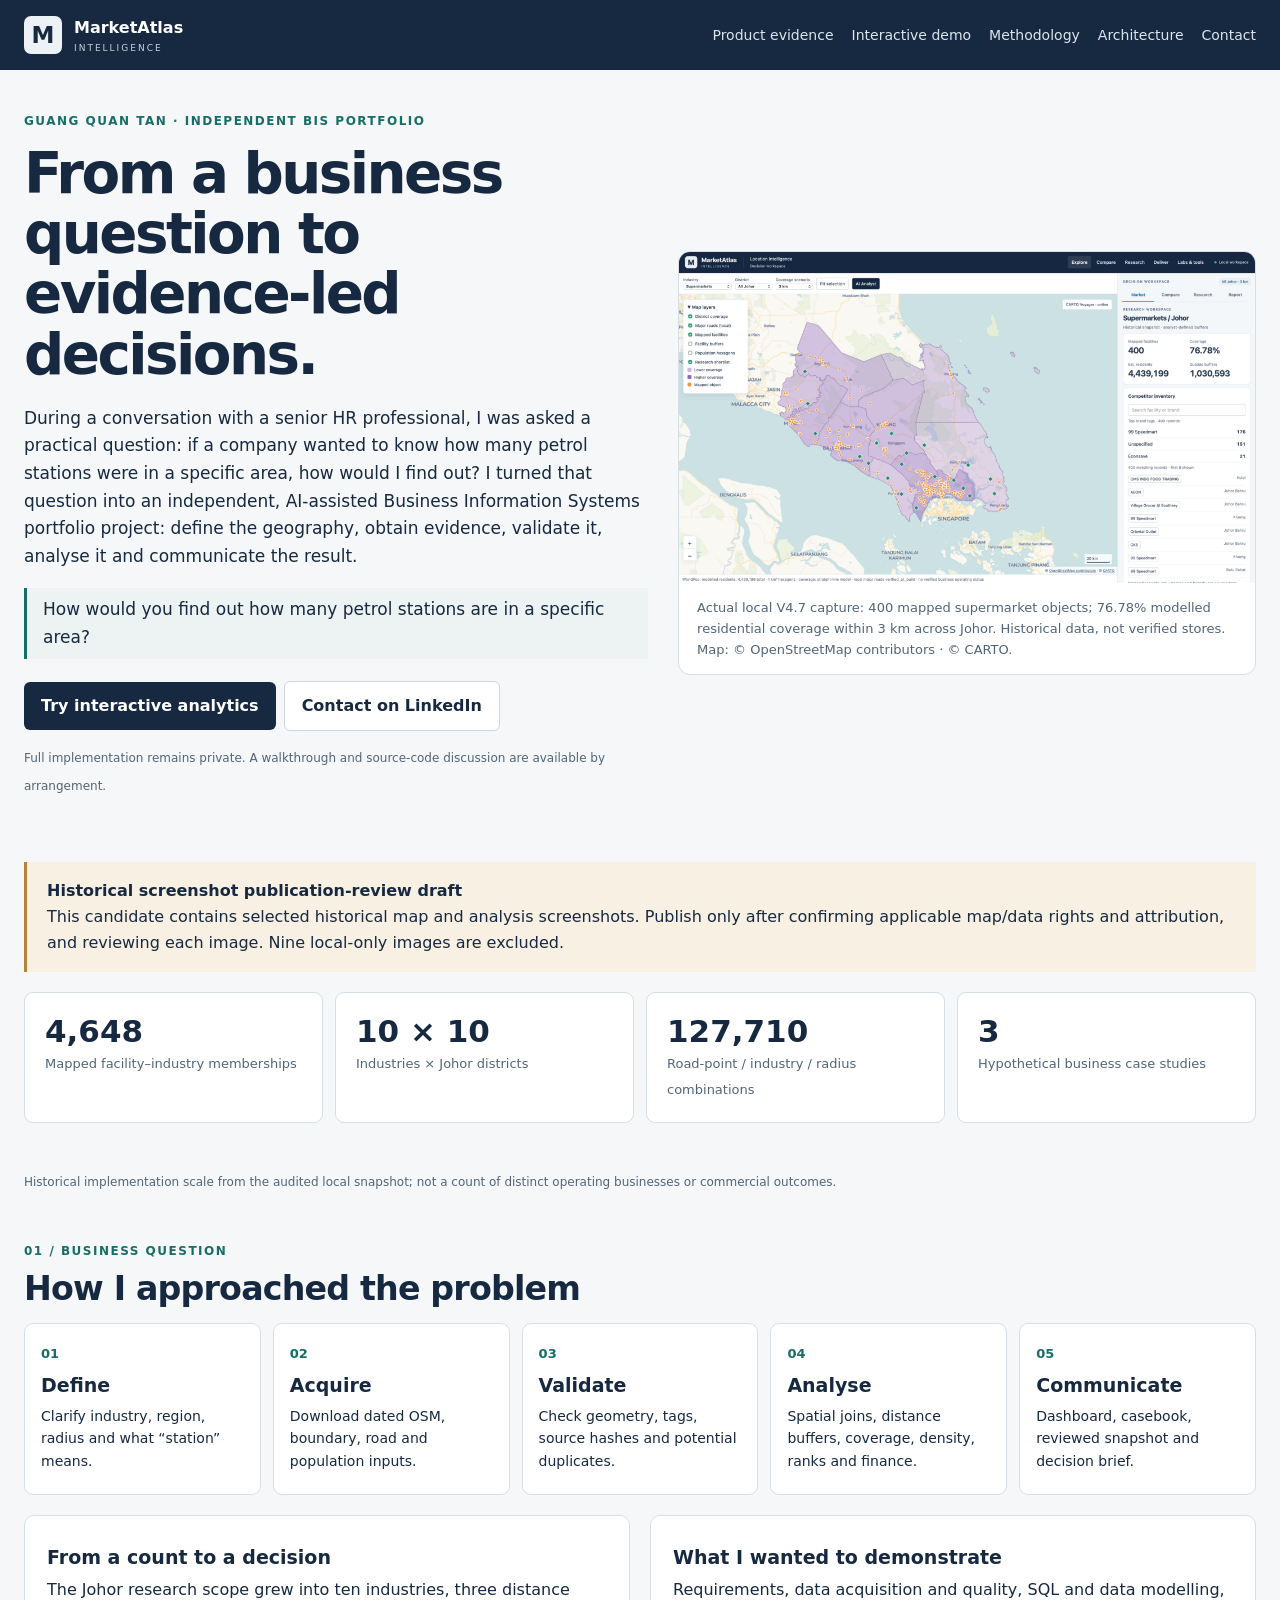
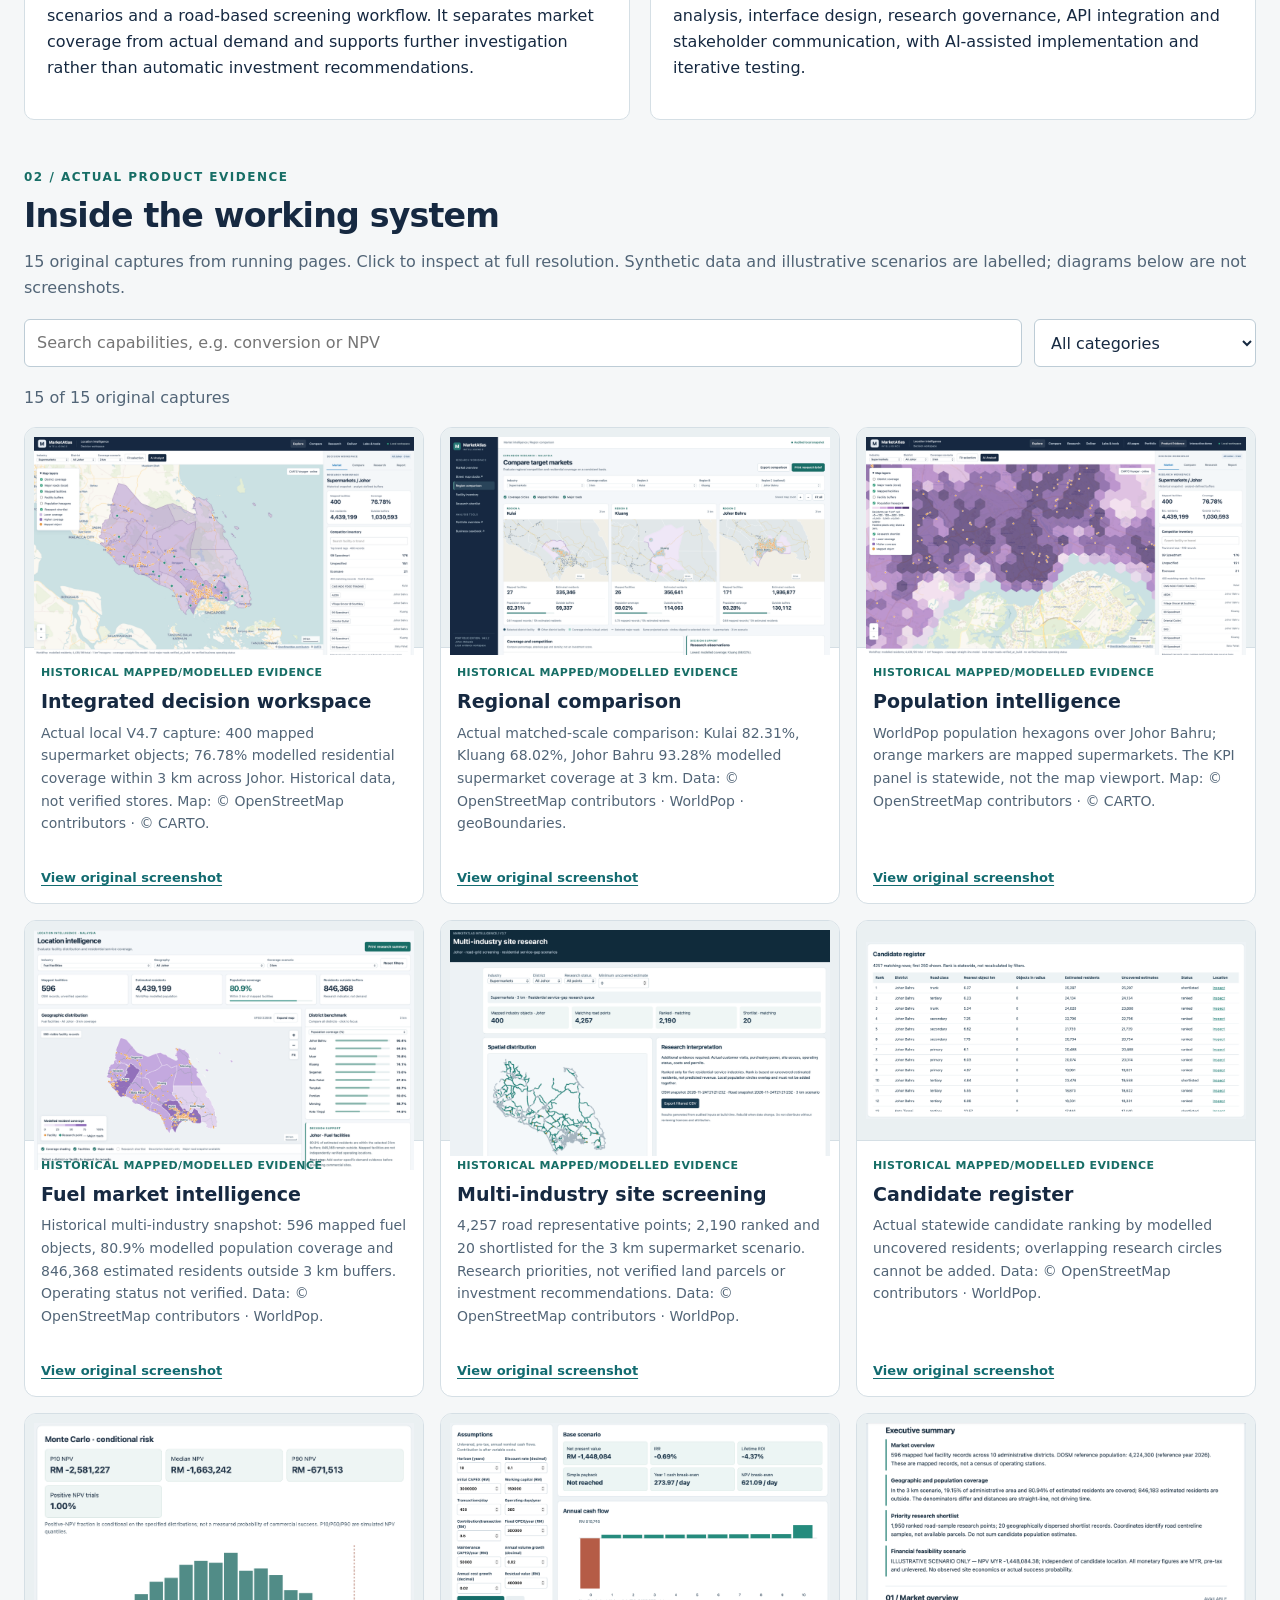
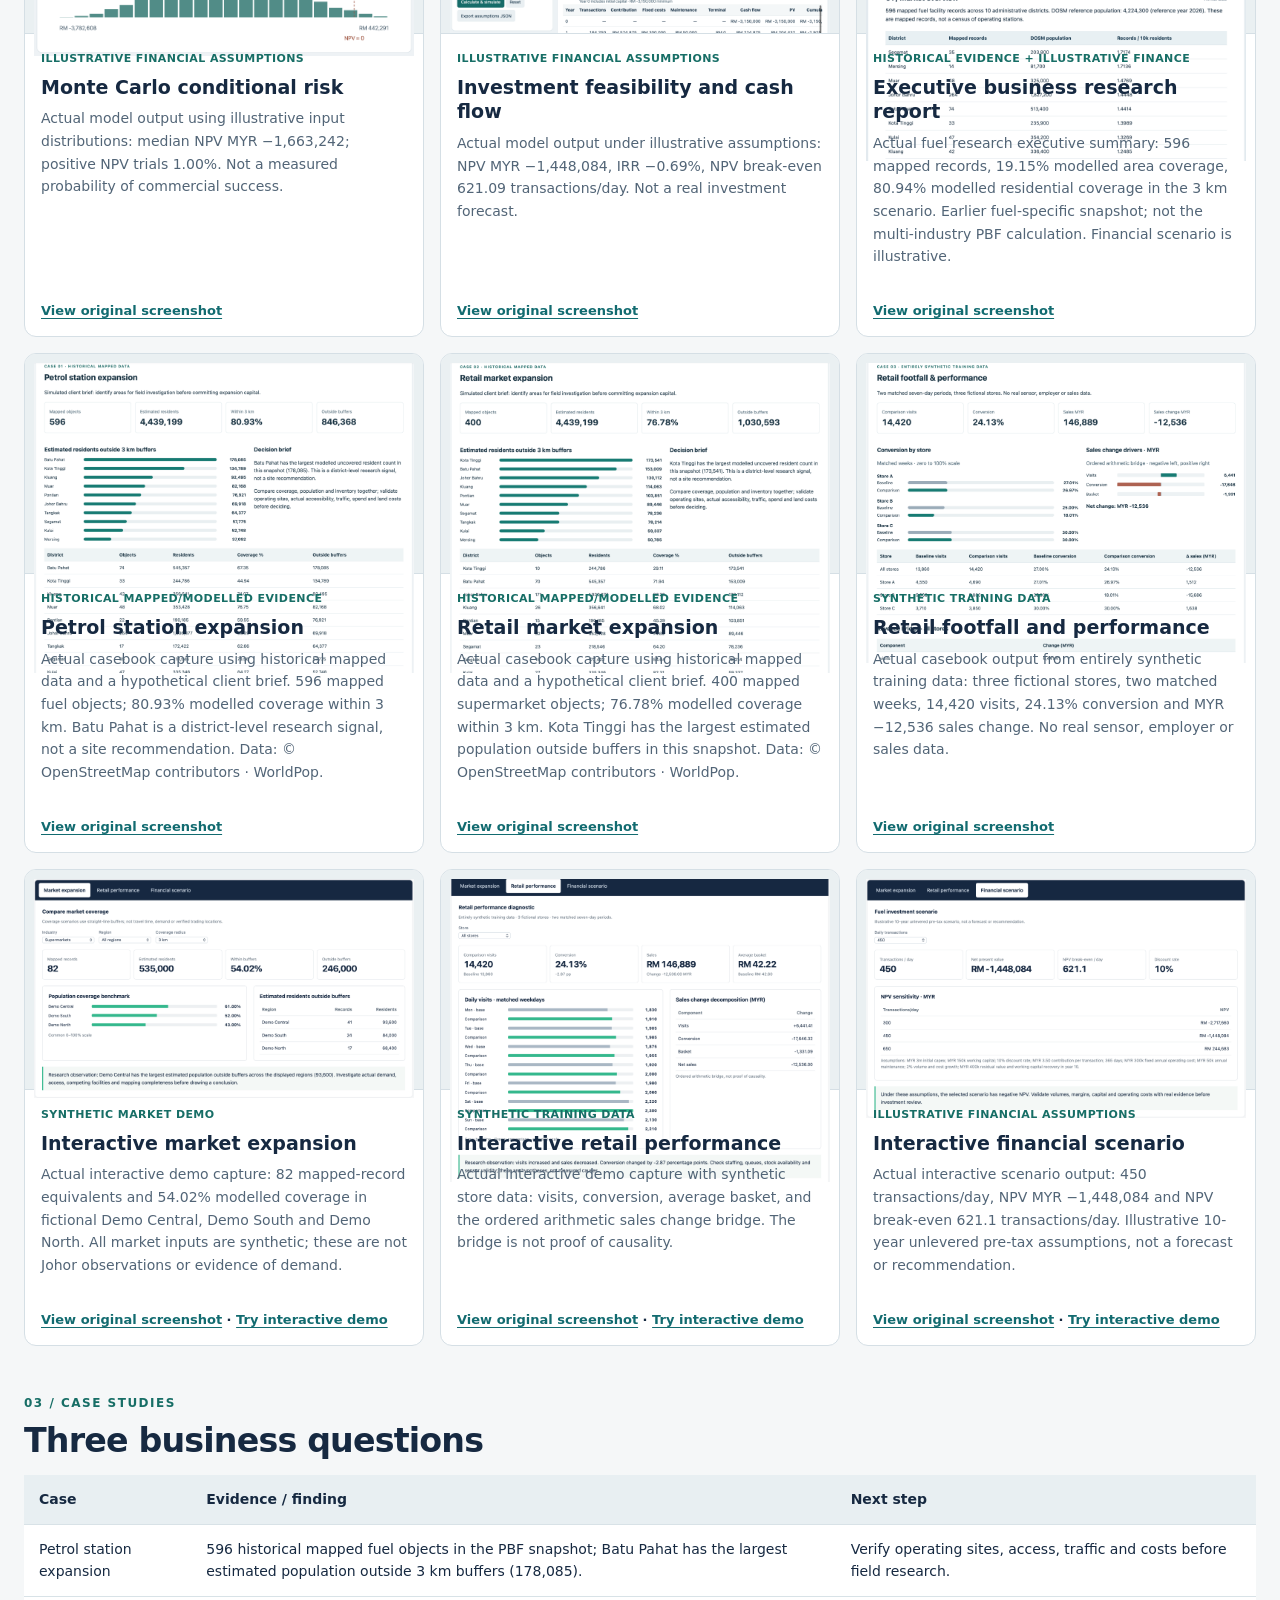
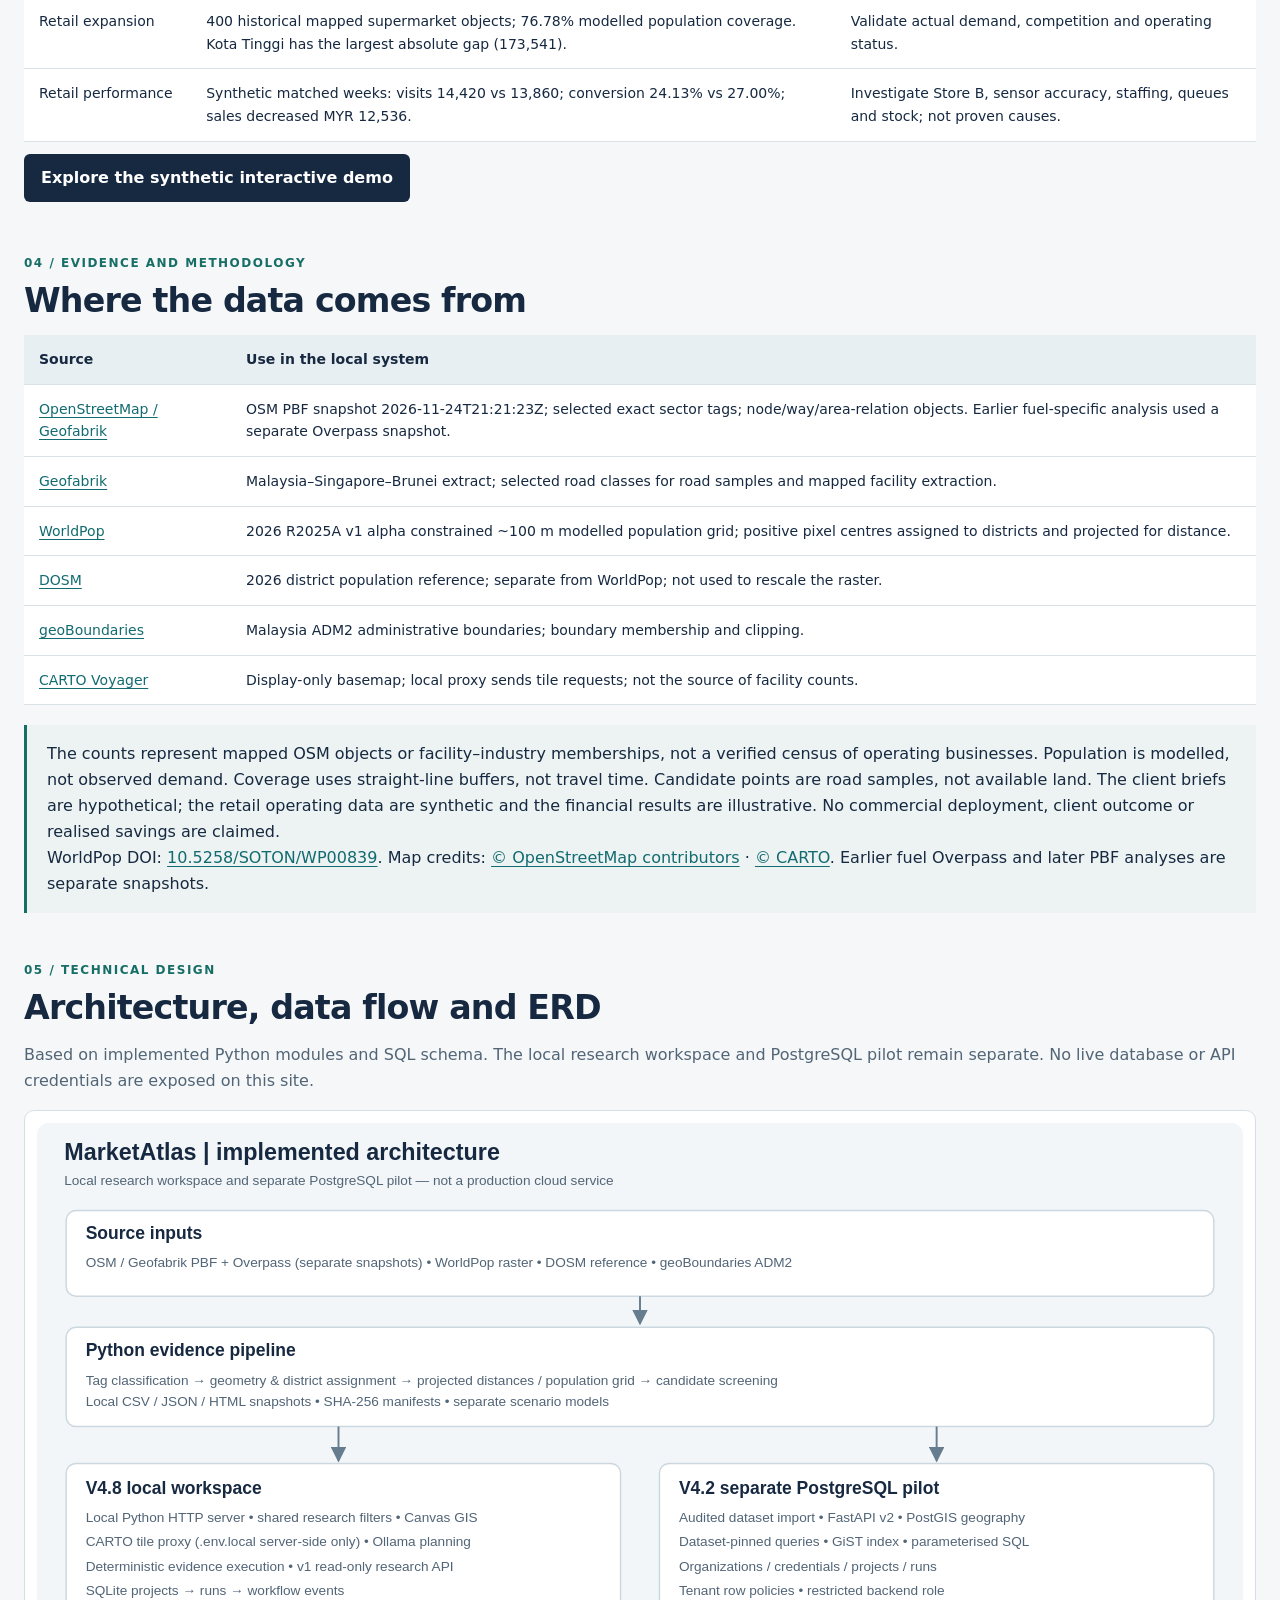
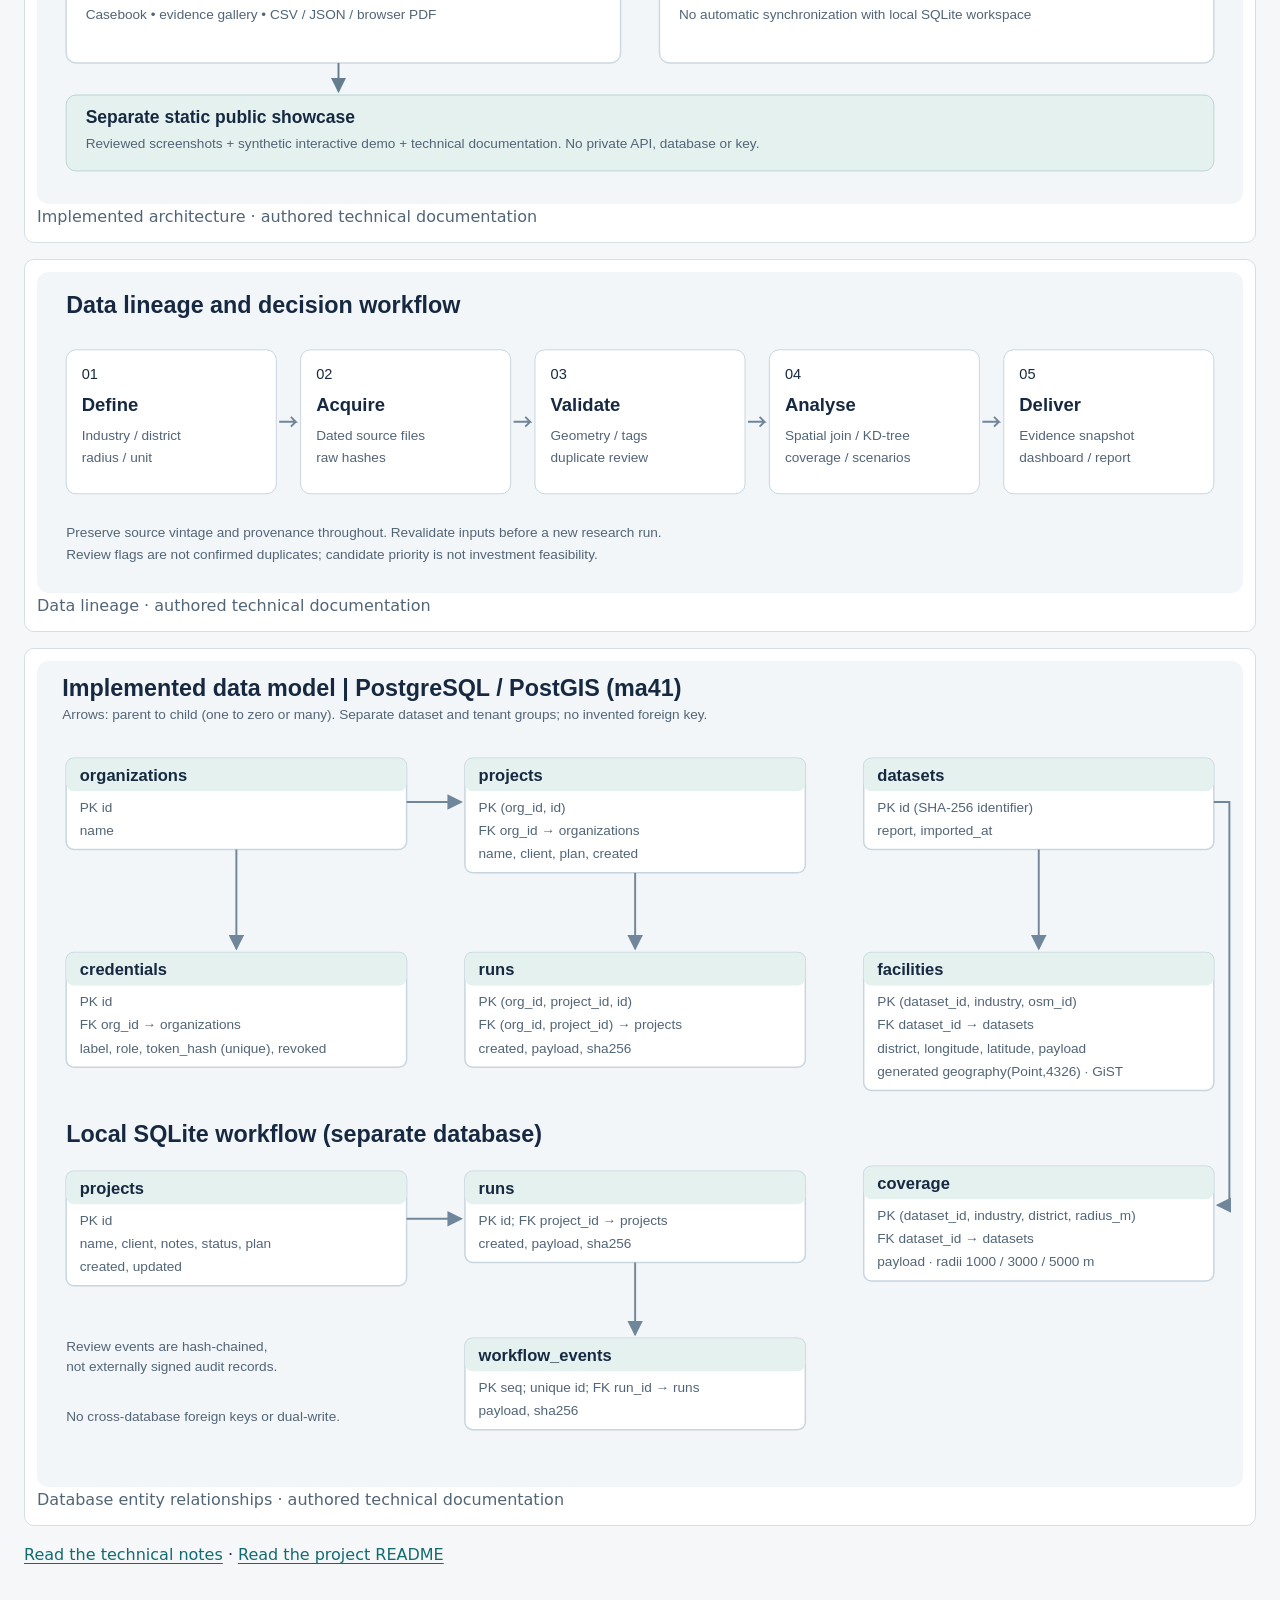
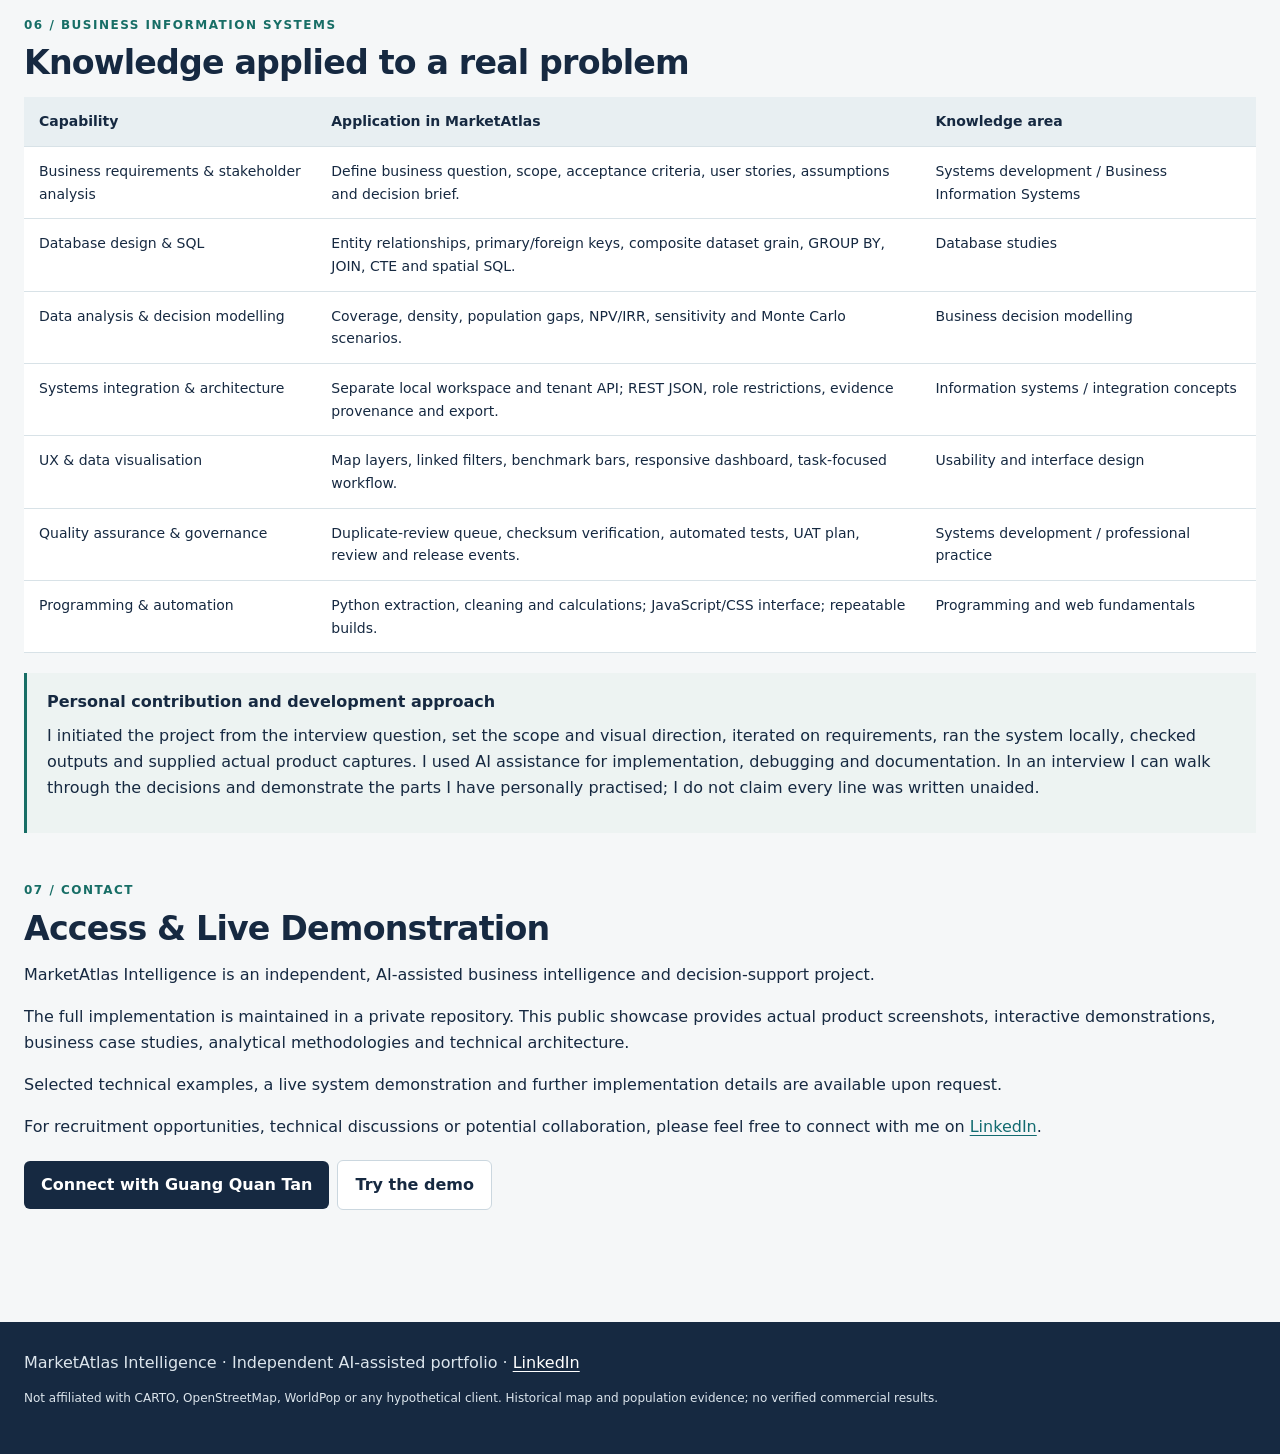
==== commit bcf989c9: "Align showcase contact section with live demonstration statement" ====
--- a/index.html
+++ b/index.html
@@ -1 +1 @@
-<!doctype html><html lang="en"><head><meta charset="utf-8"><meta name="viewport" content="width=device-width,initial-scale=1"><meta name="referrer" content="no-referrer"><meta http-equiv="Content-Security-Policy" content="default-src 'none'; img-src 'self' file:; style-src 'unsafe-inline'; script-src 'unsafe-inline'; base-uri 'none'; form-action 'none'; connect-src 'none'"><title>MarketAtlas Intelligence | Guang Quan Tan</title><style>*{box-sizing:border-box}html{scroll-behavior:smooth}body{margin:0;background:#f5f7f8;color:#162941;font:16px/1.62 system-ui,-apple-system,BlinkMacSystemFont,"Segoe UI",sans-serif}a{color:#126b70;text-underline-offset:3px}header{background:#162941;color:white}header .wrap{display:flex;align-items:center;justify-content:space-between;gap:22px;padding:15px 0;flex-wrap:wrap}.brand{display:flex;align-items:center;gap:12px;font-weight:750;color:white;text-decoration:none}.mark{background:#edf2f6;color:#162941;border-radius:7px;width:38px;height:38px;display:grid;place-items:center;font-size:23px}.brand small{display:block;color:#c5d3df;font-weight:500;letter-spacing:2px;font-size:9px}nav{display:flex;gap:18px;flex-wrap:wrap}nav a{color:#dce5ec;text-decoration:none;font-size:14px}.wrap{width:min(1300px,calc(100% - 48px));margin:auto}main{padding:42px 0 60px}.hero{display:grid;grid-template-columns:1.08fr 1fr;gap:30px;align-items:center;margin-bottom:48px}.eyebrow{font-size:12px;font-weight:750;color:#176e66;letter-spacing:1.5px;text-transform:uppercase}h1{font-size:clamp(36px,4.4vw,62px);line-height:1.07;letter-spacing:-.045em;margin:12px 0 20px}h2{font-size:clamp(24px,2.6vw,34px);letter-spacing:-.025em;line-height:1.2;margin:8px 0 14px}h3{font-size:19px;line-height:1.3;margin:7px 0}p{margin:8px 0 16px}.muted{color:#526577}.hero p{font-size:17px}blockquote{margin:18px 0;border-left:3px solid #176e66;padding:8px 16px;background:#edf3f2;font-size:17px}.cta{display:inline-block;background:#162941;color:#fff;text-decoration:none;padding:11px 17px;border-radius:6px;font-weight:650;margin:4px 8px 4px 0}.cta.secondary{background:#fff;color:#162941;border:1px solid #cbd7df}.hero-image,.card{background:#fff;border:1px solid #d5dfe5;border-radius:12px;overflow:hidden}.hero-image img{width:100%;height:auto;display:block}.hero-image figcaption{padding:14px 18px;font-size:13px;color:#526577}figure{margin:0}.metrics{display:grid;grid-template-columns:repeat(4,1fr);gap:12px;margin:0 0 45px}.metric{background:white;padding:20px;border:1px solid #d5dfe5;border-radius:9px}.metric strong{display:block;font-size:31px;line-height:1.2;font-variant-numeric:tabular-nums}.metric span{font-size:13px;color:#526577}.section{margin:48px 0;scroll-margin-top:18px}.flow{display:grid;grid-template-columns:repeat(5,1fr);gap:12px}.flow article{background:#fff;border:1px solid #d5dfe5;border-radius:9px;padding:16px}.flow b{color:#176e66;font-size:13px}.flow p{font-size:14px;margin:5px 0}.gallery{display:grid;grid-template-columns:repeat(3,minmax(0,1fr));gap:16px}.card{display:flex;flex-direction:column}.card .shot{display:grid;place-items:center;min-height:190px;height:220px;background:#eaf0f2;border-bottom:1px solid #d5dfe5;padding:9px}.shot img{max-width:100%;max-height:100%;object-fit:contain;display:block}.card .body{padding:16px;flex:1}.kind{font-size:11px;letter-spacing:.4px;text-transform:uppercase;color:#176e66;font-weight:750}.card p{font-size:14px;color:#526577}.card .foot{padding:0 16px 15px;font-size:13px;font-weight:650}.tools{display:flex;gap:12px;flex-wrap:wrap;margin:18px 0}input,select{padding:10px 12px;border-radius:6px;border:1px solid #bdccd6;background:white;color:#162941;font:inherit}input{flex:1;min-width:190px}button{font:inherit}.diagram{background:#fff;border:1px solid #d5dfe5;padding:12px;border-radius:10px;margin:16px 0}.diagram img{width:100%;display:block}.tablewrap{overflow-x:auto}table{width:100%;border-collapse:collapse;background:white;font-size:14px}th,td{padding:13px 15px;text-align:left;border-bottom:1px solid #d8e2e7;vertical-align:top}th{background:#e8eff2}.callout{border-left:3px solid #176e66;background:#edf3f2;padding:16px 20px;margin:20px 0}.warn{border-left-color:#b5843b;background:#f7f0e3}.two{display:grid;grid-template-columns:1fr 1fr;gap:20px}.two article{padding:22px;background:white;border:1px solid #d5dfe5;border-radius:10px}footer{background:#162941;color:#dce5ec;padding:28px 0}footer a{color:white}small{font-size:12px}a:focus-visible,input:focus-visible,select:focus-visible{outline:3px solid #0878ba;outline-offset:3px}[hidden]{display:none!important}@media(max-width:850px){.hero,.two{grid-template-columns:1fr}.gallery{grid-template-columns:repeat(2,minmax(0,1fr))}.metrics{grid-template-columns:repeat(2,1fr)}.flow{grid-template-columns:repeat(2,1fr)}}@media(max-width:540px){.wrap{width:calc(100% - 28px)}main{padding-top:25px}.gallery,.flow{grid-template-columns:1fr}.metric{padding:13px}.metric strong{font-size:25px}.hero{gap:18px}.card .shot{height:210px}nav{gap:12px}}</style></head><body><header><div class="wrap"><a class="brand" href="index.html"><span class="mark">M</span><span>MarketAtlas<small>INTELLIGENCE</small></span></a><nav><a href="#evidence">Product evidence</a><a href="demo.html">Interactive demo</a><a href="#method">Methodology</a><a href="#architecture">Architecture</a><a href="#contact">Contact</a></nav></div></header><main class="wrap"><section class="hero"><div><div class="eyebrow">Guang Quan Tan · Independent BIS portfolio</div><h1>From a business question to evidence-led decisions.</h1><p>During a conversation with a senior HR professional, I was asked a practical question: if a company wanted to know how many petrol stations were in a specific area, how would I find out? I turned that question into an independent, AI-assisted Business Information Systems portfolio project: define the geography, obtain evidence, validate it, analyse it and communicate the result.</p><blockquote>How would you find out how many petrol stations are in a specific area?</blockquote><a class="cta" href="demo.html">Try interactive analytics</a><a class="cta secondary" href="https://www.linkedin.com/in/williamtangq/">Contact on LinkedIn</a><p class="muted"><small>Full implementation remains private. A walkthrough and source-code discussion are available by arrangement.</small></p></div><figure class="hero-image"><a href="assets/command-center.png" target="_blank" rel="noopener"><img src="assets/command-center.png" alt="Integrated decision workspace — original system screenshot"></a><figcaption>Actual local V4.7 capture: 400 mapped supermarket objects; 76.78% modelled residential coverage within 3 km across Johor. Historical data, not verified stores. Map: © OpenStreetMap contributors · © CARTO.</figcaption></figure></section><div class="callout warn"><b>Historical screenshot publication-review draft</b><br>This candidate contains selected historical map and analysis screenshots. Publish only after confirming applicable map/data rights and attribution, and reviewing each image. Nine local-only images are excluded.</div><div class="metrics"><div class="metric"><strong>4,648</strong><span>Mapped facility–industry memberships</span></div><div class="metric"><strong>10 × 10</strong><span>Industries × Johor districts</span></div><div class="metric"><strong>127,710</strong><span>Road-point / industry / radius combinations</span></div><div class="metric"><strong>3</strong><span>Hypothetical business case studies</span></div></div><p class="muted"><small>Historical implementation scale from the audited local snapshot; not a count of distinct operating businesses or commercial outcomes.</small></p><section class="section" id="story"><div class="eyebrow">01 / Business question</div><h2>How I approached the problem</h2><div class="flow"><article><b>01</b><h3>Define</h3><p>Clarify industry, region, radius and what “station” means.</p></article><article><b>02</b><h3>Acquire</h3><p>Download dated OSM, boundary, road and population inputs.</p></article><article><b>03</b><h3>Validate</h3><p>Check geometry, tags, source hashes and potential duplicates.</p></article><article><b>04</b><h3>Analyse</h3><p>Spatial joins, distance buffers, coverage, density, ranks and finance.</p></article><article><b>05</b><h3>Communicate</h3><p>Dashboard, casebook, reviewed snapshot and decision brief.</p></article></div><div class="two" style="margin-top:20px"><article><h3>From a count to a decision</h3><p>The Johor research scope grew into ten industries, three distance scenarios and a road-based screening workflow. It separates market coverage from actual demand and supports further investigation rather than automatic investment recommendations.</p></article><article><h3>What I wanted to demonstrate</h3><p>Requirements, data acquisition and quality, SQL and data modelling, analysis, interface design, research governance, API integration and stakeholder communication, with AI-assisted implementation and iterative testing.</p></article></div></section><section class="section" id="evidence"><div class="eyebrow">02 / Actual product evidence</div><h2>Inside the working system</h2><p class="muted">15 original captures from running pages. Click to inspect at full resolution. Synthetic data and illustrative scenarios are labelled; diagrams below are not screenshots.</p><div class="tools"><input id="q" type="search" aria-label="Search product evidence" placeholder="Search capabilities, e.g. conversion or NPV"><select id="group" aria-label="Filter category"><option value="">All categories</option><option>Business case studies</option><option>Financial intelligence</option><option>Interactive analytics</option><option>Location intelligence</option><option>Market intelligence</option><option>Report and delivery</option><option>Site selection</option></select></div><p id="count" aria-live="polite" class="muted"></p><div class="gallery"><article class="card" data-group="Location intelligence" data-search="integrated decision workspace actual local v4.7 capture: 400 mapped supermarket objects; 76.78% modelled residential coverage within 3 km across johor. historical data, not verified stores. map: © openstreetmap contributors · © carto. historical mapped/modelled evidence"><a class="shot" href="assets/command-center.png" target="_blank" rel="noopener"><img loading="lazy" src="assets/command-center.png" alt="Integrated decision workspace original capture"></a><div class="body"><div class="kind">Historical mapped/modelled evidence</div><h3>Integrated decision workspace</h3><p>Actual local V4.7 capture: 400 mapped supermarket objects; 76.78% modelled residential coverage within 3 km across Johor. Historical data, not verified stores. Map: © OpenStreetMap contributors · © CARTO.</p></div><div class="foot"><a href="assets/command-center.png" target="_blank" rel="noopener">View original screenshot</a></div></article><article class="card" data-group="Market intelligence" data-search="regional comparison actual matched-scale comparison: kulai 82.31%, kluang 68.02%, johor bahru 93.28% modelled supermarket coverage at 3 km. data: © openstreetmap contributors · worldpop · geoboundaries. historical mapped/modelled evidence"><a class="shot" href="assets/regional-comparison.png" target="_blank" rel="noopener"><img loading="lazy" src="assets/regional-comparison.png" alt="Regional comparison original capture"></a><div class="body"><div class="kind">Historical mapped/modelled evidence</div><h3>Regional comparison</h3><p>Actual matched-scale comparison: Kulai 82.31%, Kluang 68.02%, Johor Bahru 93.28% modelled supermarket coverage at 3 km. Data: © OpenStreetMap contributors · WorldPop · geoBoundaries.</p></div><div class="foot"><a href="assets/regional-comparison.png" target="_blank" rel="noopener">View original screenshot</a></div></article><article class="card" data-group="Location intelligence" data-search="population intelligence worldpop population hexagons over johor bahru; orange markers are mapped supermarkets. the kpi panel is statewide, not the map viewport. map: © openstreetmap contributors · © carto. historical mapped/modelled evidence"><a class="shot" href="assets/population-hexagons.png" target="_blank" rel="noopener"><img loading="lazy" src="assets/population-hexagons.png" alt="Population intelligence original capture"></a><div class="body"><div class="kind">Historical mapped/modelled evidence</div><h3>Population intelligence</h3><p>WorldPop population hexagons over Johor Bahru; orange markers are mapped supermarkets. The KPI panel is statewide, not the map viewport. Map: © OpenStreetMap contributors · © CARTO.</p></div><div class="foot"><a href="assets/population-hexagons.png" target="_blank" rel="noopener">View original screenshot</a></div></article><article class="card" data-group="Market intelligence" data-search="fuel market intelligence historical multi-industry snapshot: 596 mapped fuel objects, 80.9% modelled population coverage and 846,368 estimated residents outside 3 km buffers. operating status not verified. data: © openstreetmap contributors · worldpop. historical mapped/modelled evidence"><a class="shot" href="assets/fuel-dashboard.png" target="_blank" rel="noopener"><img loading="lazy" src="assets/fuel-dashboard.png" alt="Fuel market intelligence original capture"></a><div class="body"><div class="kind">Historical mapped/modelled evidence</div><h3>Fuel market intelligence</h3><p>Historical multi-industry snapshot: 596 mapped fuel objects, 80.9% modelled population coverage and 846,368 estimated residents outside 3 km buffers. Operating status not verified. Data: © OpenStreetMap contributors · WorldPop.</p></div><div class="foot"><a href="assets/fuel-dashboard.png" target="_blank" rel="noopener">View original screenshot</a></div></article><article class="card" data-group="Site selection" data-search="multi-industry site screening 4,257 road representative points; 2,190 ranked and 20 shortlisted for the 3 km supermarket scenario. research priorities, not verified land parcels or investment recommendations. data: © openstreetmap contributors · worldpop. historical mapped/modelled evidence"><a class="shot" href="assets/site-screening.png" target="_blank" rel="noopener"><img loading="lazy" src="assets/site-screening.png" alt="Multi-industry site screening original capture"></a><div class="body"><div class="kind">Historical mapped/modelled evidence</div><h3>Multi-industry site screening</h3><p>4,257 road representative points; 2,190 ranked and 20 shortlisted for the 3 km supermarket scenario. Research priorities, not verified land parcels or investment recommendations. Data: © OpenStreetMap contributors · WorldPop.</p></div><div class="foot"><a href="assets/site-screening.png" target="_blank" rel="noopener">View original screenshot</a></div></article><article class="card" data-group="Site selection" data-search="candidate register actual statewide candidate ranking by modelled uncovered residents; overlapping research circles cannot be added. data: © openstreetmap contributors · worldpop. historical mapped/modelled evidence"><a class="shot" href="assets/candidate-register.png" target="_blank" rel="noopener"><img loading="lazy" src="assets/candidate-register.png" alt="Candidate register original capture"></a><div class="body"><div class="kind">Historical mapped/modelled evidence</div><h3>Candidate register</h3><p>Actual statewide candidate ranking by modelled uncovered residents; overlapping research circles cannot be added. Data: © OpenStreetMap contributors · WorldPop.</p></div><div class="foot"><a href="assets/candidate-register.png" target="_blank" rel="noopener">View original screenshot</a></div></article><article class="card" data-group="Financial intelligence" data-search="monte carlo conditional risk actual model output using illustrative input distributions: median npv myr −1,663,242; positive npv trials 1.00%. not a measured probability of commercial success. illustrative financial assumptions"><a class="shot" href="assets/finance-risk.png" target="_blank" rel="noopener"><img loading="lazy" src="assets/finance-risk.png" alt="Monte Carlo conditional risk original capture"></a><div class="body"><div class="kind">Illustrative financial assumptions</div><h3>Monte Carlo conditional risk</h3><p>Actual model output using illustrative input distributions: median NPV MYR −1,663,242; positive NPV trials 1.00%. Not a measured probability of commercial success.</p></div><div class="foot"><a href="assets/finance-risk.png" target="_blank" rel="noopener">View original screenshot</a></div></article><article class="card" data-group="Financial intelligence" data-search="investment feasibility and cash flow actual model output under illustrative assumptions: npv myr −1,448,084, irr −0.69%, npv break-even 621.09 transactions/day. not a real investment forecast. illustrative financial assumptions"><a class="shot" href="assets/finance-base.png" target="_blank" rel="noopener"><img loading="lazy" src="assets/finance-base.png" alt="Investment feasibility and cash flow original capture"></a><div class="body"><div class="kind">Illustrative financial assumptions</div><h3>Investment feasibility and cash flow</h3><p>Actual model output under illustrative assumptions: NPV MYR −1,448,084, IRR −0.69%, NPV break-even 621.09 transactions/day. Not a real investment forecast.</p></div><div class="foot"><a href="assets/finance-base.png" target="_blank" rel="noopener">View original screenshot</a></div></article><article class="card" data-group="Report and delivery" data-search="executive business research report actual fuel research executive summary: 596 mapped records, 19.15% modelled area coverage, 80.94% modelled residential coverage in the 3 km scenario. earlier fuel-specific snapshot; not the multi-industry pbf calculation. financial scenario is illustrative. historical evidence + illustrative finance"><a class="shot" href="assets/executive-report.png" target="_blank" rel="noopener"><img loading="lazy" src="assets/executive-report.png" alt="Executive business research report original capture"></a><div class="body"><div class="kind">Historical evidence + illustrative finance</div><h3>Executive business research report</h3><p>Actual fuel research executive summary: 596 mapped records, 19.15% modelled area coverage, 80.94% modelled residential coverage in the 3 km scenario. Earlier fuel-specific snapshot; not the multi-industry PBF calculation. Financial scenario is illustrative.</p></div><div class="foot"><a href="assets/executive-report.png" target="_blank" rel="noopener">View original screenshot</a></div></article><article class="card" data-group="Business case studies" data-search="petrol station expansion actual casebook capture using historical mapped data and a hypothetical client brief. 596 mapped fuel objects; 80.93% modelled coverage within 3 km. batu pahat is a district-level research signal, not a site recommendation. data: © openstreetmap contributors · worldpop. historical mapped/modelled evidence"><a class="shot" href="assets/case-fuel.png" target="_blank" rel="noopener"><img loading="lazy" src="assets/case-fuel.png" alt="Petrol station expansion original capture"></a><div class="body"><div class="kind">Historical mapped/modelled evidence</div><h3>Petrol station expansion</h3><p>Actual casebook capture using historical mapped data and a hypothetical client brief. 596 mapped fuel objects; 80.93% modelled coverage within 3 km. Batu Pahat is a district-level research signal, not a site recommendation. Data: © OpenStreetMap contributors · WorldPop.</p></div><div class="foot"><a href="assets/case-fuel.png" target="_blank" rel="noopener">View original screenshot</a></div></article><article class="card" data-group="Business case studies" data-search="retail market expansion actual casebook capture using historical mapped data and a hypothetical client brief. 400 mapped supermarket objects; 76.78% modelled coverage within 3 km. kota tinggi has the largest estimated population outside buffers in this snapshot. data: © openstreetmap contributors · worldpop. historical mapped/modelled evidence"><a class="shot" href="assets/case-retail.png" target="_blank" rel="noopener"><img loading="lazy" src="assets/case-retail.png" alt="Retail market expansion original capture"></a><div class="body"><div class="kind">Historical mapped/modelled evidence</div><h3>Retail market expansion</h3><p>Actual casebook capture using historical mapped data and a hypothetical client brief. 400 mapped supermarket objects; 76.78% modelled coverage within 3 km. Kota Tinggi has the largest estimated population outside buffers in this snapshot. Data: © OpenStreetMap contributors · WorldPop.</p></div><div class="foot"><a href="assets/case-retail.png" target="_blank" rel="noopener">View original screenshot</a></div></article><article class="card" data-group="Business case studies" data-search="retail footfall and performance actual casebook output from entirely synthetic training data: three fictional stores, two matched weeks, 14,420 visits, 24.13% conversion and myr −12,536 sales change. no real sensor, employer or sales data. synthetic training data"><a class="shot" href="assets/case-footfall.png" target="_blank" rel="noopener"><img loading="lazy" src="assets/case-footfall.png" alt="Retail footfall and performance original capture"></a><div class="body"><div class="kind">Synthetic training data</div><h3>Retail footfall and performance</h3><p>Actual casebook output from entirely synthetic training data: three fictional stores, two matched weeks, 14,420 visits, 24.13% conversion and MYR −12,536 sales change. No real sensor, employer or sales data.</p></div><div class="foot"><a href="assets/case-footfall.png" target="_blank" rel="noopener">View original screenshot</a></div></article><article class="card" data-group="Interactive analytics" data-search="interactive market expansion actual interactive demo capture: 82 mapped-record equivalents and 54.02% modelled coverage in fictional demo central, demo south and demo north. all market inputs are synthetic; these are not johor observations or evidence of demand. synthetic market demo"><a class="shot" href="assets/demo-market.png" target="_blank" rel="noopener"><img loading="lazy" src="assets/demo-market.png" alt="Interactive market expansion original capture"></a><div class="body"><div class="kind">Synthetic market demo</div><h3>Interactive market expansion</h3><p>Actual interactive demo capture: 82 mapped-record equivalents and 54.02% modelled coverage in fictional Demo Central, Demo South and Demo North. All market inputs are synthetic; these are not Johor observations or evidence of demand.</p></div><div class="foot"><a href="assets/demo-market.png" target="_blank" rel="noopener">View original screenshot</a> · <a href="demo.html#market">Try interactive demo</a></div></article><article class="card" data-group="Interactive analytics" data-search="interactive retail performance actual interactive demo capture with synthetic store data: visits, conversion, average basket, and the ordered arithmetic sales change bridge. the bridge is not proof of causality. synthetic training data"><a class="shot" href="assets/demo-retail.png" target="_blank" rel="noopener"><img loading="lazy" src="assets/demo-retail.png" alt="Interactive retail performance original capture"></a><div class="body"><div class="kind">Synthetic training data</div><h3>Interactive retail performance</h3><p>Actual interactive demo capture with synthetic store data: visits, conversion, average basket, and the ordered arithmetic sales change bridge. The bridge is not proof of causality.</p></div><div class="foot"><a href="assets/demo-retail.png" target="_blank" rel="noopener">View original screenshot</a> · <a href="demo.html#retail">Try interactive demo</a></div></article><article class="card" data-group="Interactive analytics" data-search="interactive financial scenario actual interactive scenario output: 450 transactions/day, npv myr −1,448,084 and npv break-even 621.1 transactions/day. illustrative 10-year unlevered pre-tax assumptions, not a forecast or recommendation. illustrative financial assumptions"><a class="shot" href="assets/demo-finance.png" target="_blank" rel="noopener"><img loading="lazy" src="assets/demo-finance.png" alt="Interactive financial scenario original capture"></a><div class="body"><div class="kind">Illustrative financial assumptions</div><h3>Interactive financial scenario</h3><p>Actual interactive scenario output: 450 transactions/day, NPV MYR −1,448,084 and NPV break-even 621.1 transactions/day. Illustrative 10-year unlevered pre-tax assumptions, not a forecast or recommendation.</p></div><div class="foot"><a href="assets/demo-finance.png" target="_blank" rel="noopener">View original screenshot</a> · <a href="demo.html#finance">Try interactive demo</a></div></article></div></section><section class="section" id="cases"><div class="eyebrow">03 / Case studies</div><h2>Three business questions</h2><div class="tablewrap"><table><thead><tr><th>Case</th><th>Evidence / finding</th><th>Next step</th></tr></thead><tbody><tr><td>Petrol station expansion</td><td>596 historical mapped fuel objects in the PBF snapshot; Batu Pahat has the largest estimated population outside 3 km buffers (178,085).</td><td>Verify operating sites, access, traffic and costs before field research.</td></tr><tr><td>Retail expansion</td><td>400 historical mapped supermarket objects; 76.78% modelled population coverage. Kota Tinggi has the largest absolute gap (173,541).</td><td>Validate actual demand, competition and operating status.</td></tr><tr><td>Retail performance</td><td>Synthetic matched weeks: visits 14,420 vs 13,860; conversion 24.13% vs 27.00%; sales decreased MYR 12,536.</td><td>Investigate Store B, sensor accuracy, staffing, queues and stock; not proven causes.</td></tr></tbody></table></div><p><a class="cta" href="demo.html">Explore the synthetic interactive demo</a></p></section><section class="section" id="method"><div class="eyebrow">04 / Evidence and methodology</div><h2>Where the data comes from</h2><div class="tablewrap"><table><thead><tr><th>Source</th><th>Use in the local system</th></tr></thead><tbody><tr><td><a href="https://www.openstreetmap.org/copyright">OpenStreetMap / Geofabrik</a></td><td>OSM PBF snapshot 2026-11-24T21:21:23Z; selected exact sector tags; node/way/area-relation objects. Earlier fuel-specific analysis used a separate Overpass snapshot.</td></tr><tr><td><a href="https://download.geofabrik.de/asia/malaysia-singapore-brunei.html">Geofabrik</a></td><td>Malaysia–Singapore–Brunei extract; selected road classes for road samples and mapped facility extraction.</td></tr><tr><td><a href="https://hub.worldpop.org/geodata/summary?id=74272">WorldPop</a></td><td>2026 R2025A v1 alpha constrained ~100 m modelled population grid; positive pixel centres assigned to districts and projected for distance.</td></tr><tr><td><a href="https://open.dosm.gov.my/">DOSM</a></td><td>2026 district population reference; separate from WorldPop; not used to rescale the raster.</td></tr><tr><td><a href="https://www.geoboundaries.org/">geoBoundaries</a></td><td>Malaysia ADM2 administrative boundaries; boundary membership and clipping.</td></tr><tr><td><a href="https://carto.com/attribution/">CARTO Voyager</a></td><td>Display-only basemap; local proxy sends tile requests; not the source of facility counts.</td></tr></tbody></table></div><div class="callout">The counts represent mapped OSM objects or facility–industry memberships, not a verified census of operating businesses. Population is modelled, not observed demand. Coverage uses straight-line buffers, not travel time. Candidate points are road samples, not available land. The client briefs are hypothetical; the retail operating data are synthetic and the financial results are illustrative. No commercial deployment, client outcome or realised savings are claimed.<br>WorldPop DOI: <a href="https://doi.org/10.5258/SOTON/WP00839">10.5258/SOTON/WP00839</a>. Map credits: <a href="https://www.openstreetmap.org/copyright">© OpenStreetMap contributors</a> · <a href="https://carto.com/attribution/">© CARTO</a>. Earlier fuel Overpass and later PBF analyses are separate snapshots.</div></section><section class="section" id="architecture"><div class="eyebrow">05 / Technical design</div><h2>Architecture, data flow and ERD</h2><p class="muted">Based on implemented Python modules and SQL schema. The local research workspace and PostgreSQL pilot remain separate. No live database or API credentials are exposed on this site.</p><figure class="diagram"><a href="assets/architecture.svg" target="_blank" rel="noopener"><img src="assets/architecture.svg" alt="Implemented architecture"></a><figcaption class="muted">Implemented architecture · authored technical documentation</figcaption></figure><figure class="diagram"><a href="assets/data-flow.svg" target="_blank" rel="noopener"><img src="assets/data-flow.svg" alt="Data lineage"></a><figcaption class="muted">Data lineage · authored technical documentation</figcaption></figure><figure class="diagram"><a href="assets/erd.svg" target="_blank" rel="noopener"><img src="assets/erd.svg" alt="Database entity relationships"></a><figcaption class="muted">Database entity relationships · authored technical documentation</figcaption></figure><p><a href="TECHNICAL.md">Read the technical notes</a> · <a href="README.md">Read the project README</a></p></section><section class="section" id="skills"><div class="eyebrow">06 / Business Information Systems</div><h2>Knowledge applied to a real problem</h2><div class="tablewrap"><table><thead><tr><th>Capability</th><th>Application in MarketAtlas</th><th>Knowledge area</th></tr></thead><tbody><tr><td>Business requirements &amp; stakeholder analysis</td><td>Define business question, scope, acceptance criteria, user stories, assumptions and decision brief.</td><td>Systems development / Business Information Systems</td></tr><tr><td>Database design &amp; SQL</td><td>Entity relationships, primary/foreign keys, composite dataset grain, GROUP BY, JOIN, CTE and spatial SQL.</td><td>Database studies</td></tr><tr><td>Data analysis &amp; decision modelling</td><td>Coverage, density, population gaps, NPV/IRR, sensitivity and Monte Carlo scenarios.</td><td>Business decision modelling</td></tr><tr><td>Systems integration &amp; architecture</td><td>Separate local workspace and tenant API; REST JSON, role restrictions, evidence provenance and export.</td><td>Information systems / integration concepts</td></tr><tr><td>UX &amp; data visualisation</td><td>Map layers, linked filters, benchmark bars, responsive dashboard, task-focused workflow.</td><td>Usability and interface design</td></tr><tr><td>Quality assurance &amp; governance</td><td>Duplicate-review queue, checksum verification, automated tests, UAT plan, review and release events.</td><td>Systems development / professional practice</td></tr><tr><td>Programming &amp; automation</td><td>Python extraction, cleaning and calculations; JavaScript/CSS interface; repeatable builds.</td><td>Programming and web fundamentals</td></tr></tbody></table></div><div class="callout"><b>Personal contribution and development approach</b><p>I initiated the project from the interview question, set the scope and visual direction, iterated on requirements, ran the system locally, checked outputs and supplied actual product captures. I used AI assistance for implementation, debugging and documentation. In an interview I can walk through the decisions and demonstrate the parts I have personally practised; I do not claim every line was written unaided.</p></div></section><section id="contact" class="section"><div class="eyebrow">07 / Contact</div><h2>Interested in the full system?</h2><p>I'm Guang Quan Tan, with a Business Information Systems background. The full repository is private. For a technical walkthrough, live local demo, or discussion of my contribution, please reach out on LinkedIn.</p><a class="cta" href="https://www.linkedin.com/in/williamtangq/">Connect with Guang Quan Tan</a><a class="cta secondary" href="demo.html">Try the demo</a></section></main><footer><div class="wrap">MarketAtlas Intelligence · Independent AI-assisted portfolio · <a href="https://www.linkedin.com/in/williamtangq/">LinkedIn</a><p><small>Not affiliated with CARTO, OpenStreetMap, WorldPop or any hypothetical client. Historical map and population evidence; no verified commercial results.</small></p></div></footer><script>const q=document.getElementById('q'),g=document.getElementById('group'),cards=[...document.querySelectorAll('.card[data-group]')];function filter(){let n=0;for(const c of cards){c.hidden=!!((g.value&&g.value!==c.dataset.group)||!c.dataset.search.includes(q.value.trim().toLowerCase()));if(!c.hidden)n++}document.getElementById('count').textContent=n+' of '+cards.length+' original captures'+(n===0?' · Try a different search.':'')}q.addEventListener('input',filter);g.addEventListener('change',filter);filter();</script></body></html>+<!doctype html><html lang="en"><head><meta charset="utf-8"><meta name="viewport" content="width=device-width,initial-scale=1"><meta name="referrer" content="no-referrer"><meta http-equiv="Content-Security-Policy" content="default-src 'none'; img-src 'self' file:; style-src 'unsafe-inline'; script-src 'unsafe-inline'; base-uri 'none'; form-action 'none'; connect-src 'none'"><title>MarketAtlas Intelligence | Guang Quan Tan</title><style>*{box-sizing:border-box}html{scroll-behavior:smooth}body{margin:0;background:#f5f7f8;color:#162941;font:16px/1.62 system-ui,-apple-system,BlinkMacSystemFont,"Segoe UI",sans-serif}a{color:#126b70;text-underline-offset:3px}header{background:#162941;color:white}header .wrap{display:flex;align-items:center;justify-content:space-between;gap:22px;padding:15px 0;flex-wrap:wrap}.brand{display:flex;align-items:center;gap:12px;font-weight:750;color:white;text-decoration:none}.mark{background:#edf2f6;color:#162941;border-radius:7px;width:38px;height:38px;display:grid;place-items:center;font-size:23px}.brand small{display:block;color:#c5d3df;font-weight:500;letter-spacing:2px;font-size:9px}nav{display:flex;gap:18px;flex-wrap:wrap}nav a{color:#dce5ec;text-decoration:none;font-size:14px}.wrap{width:min(1300px,calc(100% - 48px));margin:auto}main{padding:42px 0 60px}.hero{display:grid;grid-template-columns:1.08fr 1fr;gap:30px;align-items:center;margin-bottom:48px}.eyebrow{font-size:12px;font-weight:750;color:#176e66;letter-spacing:1.5px;text-transform:uppercase}h1{font-size:clamp(36px,4.4vw,62px);line-height:1.07;letter-spacing:-.045em;margin:12px 0 20px}h2{font-size:clamp(24px,2.6vw,34px);letter-spacing:-.025em;line-height:1.2;margin:8px 0 14px}h3{font-size:19px;line-height:1.3;margin:7px 0}p{margin:8px 0 16px}.muted{color:#526577}.hero p{font-size:17px}blockquote{margin:18px 0;border-left:3px solid #176e66;padding:8px 16px;background:#edf3f2;font-size:17px}.cta{display:inline-block;background:#162941;color:#fff;text-decoration:none;padding:11px 17px;border-radius:6px;font-weight:650;margin:4px 8px 4px 0}.cta.secondary{background:#fff;color:#162941;border:1px solid #cbd7df}.hero-image,.card{background:#fff;border:1px solid #d5dfe5;border-radius:12px;overflow:hidden}.hero-image img{width:100%;height:auto;display:block}.hero-image figcaption{padding:14px 18px;font-size:13px;color:#526577}figure{margin:0}.metrics{display:grid;grid-template-columns:repeat(4,1fr);gap:12px;margin:0 0 45px}.metric{background:white;padding:20px;border:1px solid #d5dfe5;border-radius:9px}.metric strong{display:block;font-size:31px;line-height:1.2;font-variant-numeric:tabular-nums}.metric span{font-size:13px;color:#526577}.section{margin:48px 0;scroll-margin-top:18px}.flow{display:grid;grid-template-columns:repeat(5,1fr);gap:12px}.flow article{background:#fff;border:1px solid #d5dfe5;border-radius:9px;padding:16px}.flow b{color:#176e66;font-size:13px}.flow p{font-size:14px;margin:5px 0}.gallery{display:grid;grid-template-columns:repeat(3,minmax(0,1fr));gap:16px}.card{display:flex;flex-direction:column}.card .shot{display:grid;place-items:center;min-height:190px;height:220px;background:#eaf0f2;border-bottom:1px solid #d5dfe5;padding:9px}.shot img{max-width:100%;max-height:100%;object-fit:contain;display:block}.card .body{padding:16px;flex:1}.kind{font-size:11px;letter-spacing:.4px;text-transform:uppercase;color:#176e66;font-weight:750}.card p{font-size:14px;color:#526577}.card .foot{padding:0 16px 15px;font-size:13px;font-weight:650}.tools{display:flex;gap:12px;flex-wrap:wrap;margin:18px 0}input,select{padding:10px 12px;border-radius:6px;border:1px solid #bdccd6;background:white;color:#162941;font:inherit}input{flex:1;min-width:190px}button{font:inherit}.diagram{background:#fff;border:1px solid #d5dfe5;padding:12px;border-radius:10px;margin:16px 0}.diagram img{width:100%;display:block}.tablewrap{overflow-x:auto}table{width:100%;border-collapse:collapse;background:white;font-size:14px}th,td{padding:13px 15px;text-align:left;border-bottom:1px solid #d8e2e7;vertical-align:top}th{background:#e8eff2}.callout{border-left:3px solid #176e66;background:#edf3f2;padding:16px 20px;margin:20px 0}.warn{border-left-color:#b5843b;background:#f7f0e3}.two{display:grid;grid-template-columns:1fr 1fr;gap:20px}.two article{padding:22px;background:white;border:1px solid #d5dfe5;border-radius:10px}footer{background:#162941;color:#dce5ec;padding:28px 0}footer a{color:white}small{font-size:12px}a:focus-visible,input:focus-visible,select:focus-visible{outline:3px solid #0878ba;outline-offset:3px}[hidden]{display:none!important}@media(max-width:850px){.hero,.two{grid-template-columns:1fr}.gallery{grid-template-columns:repeat(2,minmax(0,1fr))}.metrics{grid-template-columns:repeat(2,1fr)}.flow{grid-template-columns:repeat(2,1fr)}}@media(max-width:540px){.wrap{width:calc(100% - 28px)}main{padding-top:25px}.gallery,.flow{grid-template-columns:1fr}.metric{padding:13px}.metric strong{font-size:25px}.hero{gap:18px}.card .shot{height:210px}nav{gap:12px}}</style></head><body><header><div class="wrap"><a class="brand" href="index.html"><span class="mark">M</span><span>MarketAtlas<small>INTELLIGENCE</small></span></a><nav><a href="#evidence">Product evidence</a><a href="demo.html">Interactive demo</a><a href="#method">Methodology</a><a href="#architecture">Architecture</a><a href="#contact">Contact</a></nav></div></header><main class="wrap"><section class="hero"><div><div class="eyebrow">Guang Quan Tan · Independent BIS portfolio</div><h1>From a business question to evidence-led decisions.</h1><p>During a conversation with a senior HR professional, I was asked a practical question: if a company wanted to know how many petrol stations were in a specific area, how would I find out? I turned that question into an independent, AI-assisted Business Information Systems portfolio project: define the geography, obtain evidence, validate it, analyse it and communicate the result.</p><blockquote>How would you find out how many petrol stations are in a specific area?</blockquote><a class="cta" href="demo.html">Try interactive analytics</a><a class="cta secondary" href="https://www.linkedin.com/in/williamtangq/">Contact on LinkedIn</a><p class="muted"><small>Full implementation remains private. A walkthrough and source-code discussion are available by arrangement.</small></p></div><figure class="hero-image"><a href="assets/command-center.png" target="_blank" rel="noopener"><img src="assets/command-center.png" alt="Integrated decision workspace — original system screenshot"></a><figcaption>Actual local V4.7 capture: 400 mapped supermarket objects; 76.78% modelled residential coverage within 3 km across Johor. Historical data, not verified stores. Map: © OpenStreetMap contributors · © CARTO.</figcaption></figure></section><div class="callout warn"><b>Historical screenshot publication-review draft</b><br>This candidate contains selected historical map and analysis screenshots. Publish only after confirming applicable map/data rights and attribution, and reviewing each image. Nine local-only images are excluded.</div><div class="metrics"><div class="metric"><strong>4,648</strong><span>Mapped facility–industry memberships</span></div><div class="metric"><strong>10 × 10</strong><span>Industries × Johor districts</span></div><div class="metric"><strong>127,710</strong><span>Road-point / industry / radius combinations</span></div><div class="metric"><strong>3</strong><span>Hypothetical business case studies</span></div></div><p class="muted"><small>Historical implementation scale from the audited local snapshot; not a count of distinct operating businesses or commercial outcomes.</small></p><section class="section" id="story"><div class="eyebrow">01 / Business question</div><h2>How I approached the problem</h2><div class="flow"><article><b>01</b><h3>Define</h3><p>Clarify industry, region, radius and what “station” means.</p></article><article><b>02</b><h3>Acquire</h3><p>Download dated OSM, boundary, road and population inputs.</p></article><article><b>03</b><h3>Validate</h3><p>Check geometry, tags, source hashes and potential duplicates.</p></article><article><b>04</b><h3>Analyse</h3><p>Spatial joins, distance buffers, coverage, density, ranks and finance.</p></article><article><b>05</b><h3>Communicate</h3><p>Dashboard, casebook, reviewed snapshot and decision brief.</p></article></div><div class="two" style="margin-top:20px"><article><h3>From a count to a decision</h3><p>The Johor research scope grew into ten industries, three distance scenarios and a road-based screening workflow. It separates market coverage from actual demand and supports further investigation rather than automatic investment recommendations.</p></article><article><h3>What I wanted to demonstrate</h3><p>Requirements, data acquisition and quality, SQL and data modelling, analysis, interface design, research governance, API integration and stakeholder communication, with AI-assisted implementation and iterative testing.</p></article></div></section><section class="section" id="evidence"><div class="eyebrow">02 / Actual product evidence</div><h2>Inside the working system</h2><p class="muted">15 original captures from running pages. Click to inspect at full resolution. Synthetic data and illustrative scenarios are labelled; diagrams below are not screenshots.</p><div class="tools"><input id="q" type="search" aria-label="Search product evidence" placeholder="Search capabilities, e.g. conversion or NPV"><select id="group" aria-label="Filter category"><option value="">All categories</option><option>Business case studies</option><option>Financial intelligence</option><option>Interactive analytics</option><option>Location intelligence</option><option>Market intelligence</option><option>Report and delivery</option><option>Site selection</option></select></div><p id="count" aria-live="polite" class="muted"></p><div class="gallery"><article class="card" data-group="Location intelligence" data-search="integrated decision workspace actual local v4.7 capture: 400 mapped supermarket objects; 76.78% modelled residential coverage within 3 km across johor. historical data, not verified stores. map: © openstreetmap contributors · © carto. historical mapped/modelled evidence"><a class="shot" href="assets/command-center.png" target="_blank" rel="noopener"><img loading="lazy" src="assets/command-center.png" alt="Integrated decision workspace original capture"></a><div class="body"><div class="kind">Historical mapped/modelled evidence</div><h3>Integrated decision workspace</h3><p>Actual local V4.7 capture: 400 mapped supermarket objects; 76.78% modelled residential coverage within 3 km across Johor. Historical data, not verified stores. Map: © OpenStreetMap contributors · © CARTO.</p></div><div class="foot"><a href="assets/command-center.png" target="_blank" rel="noopener">View original screenshot</a></div></article><article class="card" data-group="Market intelligence" data-search="regional comparison actual matched-scale comparison: kulai 82.31%, kluang 68.02%, johor bahru 93.28% modelled supermarket coverage at 3 km. data: © openstreetmap contributors · worldpop · geoboundaries. historical mapped/modelled evidence"><a class="shot" href="assets/regional-comparison.png" target="_blank" rel="noopener"><img loading="lazy" src="assets/regional-comparison.png" alt="Regional comparison original capture"></a><div class="body"><div class="kind">Historical mapped/modelled evidence</div><h3>Regional comparison</h3><p>Actual matched-scale comparison: Kulai 82.31%, Kluang 68.02%, Johor Bahru 93.28% modelled supermarket coverage at 3 km. Data: © OpenStreetMap contributors · WorldPop · geoBoundaries.</p></div><div class="foot"><a href="assets/regional-comparison.png" target="_blank" rel="noopener">View original screenshot</a></div></article><article class="card" data-group="Location intelligence" data-search="population intelligence worldpop population hexagons over johor bahru; orange markers are mapped supermarkets. the kpi panel is statewide, not the map viewport. map: © openstreetmap contributors · © carto. historical mapped/modelled evidence"><a class="shot" href="assets/population-hexagons.png" target="_blank" rel="noopener"><img loading="lazy" src="assets/population-hexagons.png" alt="Population intelligence original capture"></a><div class="body"><div class="kind">Historical mapped/modelled evidence</div><h3>Population intelligence</h3><p>WorldPop population hexagons over Johor Bahru; orange markers are mapped supermarkets. The KPI panel is statewide, not the map viewport. Map: © OpenStreetMap contributors · © CARTO.</p></div><div class="foot"><a href="assets/population-hexagons.png" target="_blank" rel="noopener">View original screenshot</a></div></article><article class="card" data-group="Market intelligence" data-search="fuel market intelligence historical multi-industry snapshot: 596 mapped fuel objects, 80.9% modelled population coverage and 846,368 estimated residents outside 3 km buffers. operating status not verified. data: © openstreetmap contributors · worldpop. historical mapped/modelled evidence"><a class="shot" href="assets/fuel-dashboard.png" target="_blank" rel="noopener"><img loading="lazy" src="assets/fuel-dashboard.png" alt="Fuel market intelligence original capture"></a><div class="body"><div class="kind">Historical mapped/modelled evidence</div><h3>Fuel market intelligence</h3><p>Historical multi-industry snapshot: 596 mapped fuel objects, 80.9% modelled population coverage and 846,368 estimated residents outside 3 km buffers. Operating status not verified. Data: © OpenStreetMap contributors · WorldPop.</p></div><div class="foot"><a href="assets/fuel-dashboard.png" target="_blank" rel="noopener">View original screenshot</a></div></article><article class="card" data-group="Site selection" data-search="multi-industry site screening 4,257 road representative points; 2,190 ranked and 20 shortlisted for the 3 km supermarket scenario. research priorities, not verified land parcels or investment recommendations. data: © openstreetmap contributors · worldpop. historical mapped/modelled evidence"><a class="shot" href="assets/site-screening.png" target="_blank" rel="noopener"><img loading="lazy" src="assets/site-screening.png" alt="Multi-industry site screening original capture"></a><div class="body"><div class="kind">Historical mapped/modelled evidence</div><h3>Multi-industry site screening</h3><p>4,257 road representative points; 2,190 ranked and 20 shortlisted for the 3 km supermarket scenario. Research priorities, not verified land parcels or investment recommendations. Data: © OpenStreetMap contributors · WorldPop.</p></div><div class="foot"><a href="assets/site-screening.png" target="_blank" rel="noopener">View original screenshot</a></div></article><article class="card" data-group="Site selection" data-search="candidate register actual statewide candidate ranking by modelled uncovered residents; overlapping research circles cannot be added. data: © openstreetmap contributors · worldpop. historical mapped/modelled evidence"><a class="shot" href="assets/candidate-register.png" target="_blank" rel="noopener"><img loading="lazy" src="assets/candidate-register.png" alt="Candidate register original capture"></a><div class="body"><div class="kind">Historical mapped/modelled evidence</div><h3>Candidate register</h3><p>Actual statewide candidate ranking by modelled uncovered residents; overlapping research circles cannot be added. Data: © OpenStreetMap contributors · WorldPop.</p></div><div class="foot"><a href="assets/candidate-register.png" target="_blank" rel="noopener">View original screenshot</a></div></article><article class="card" data-group="Financial intelligence" data-search="monte carlo conditional risk actual model output using illustrative input distributions: median npv myr −1,663,242; positive npv trials 1.00%. not a measured probability of commercial success. illustrative financial assumptions"><a class="shot" href="assets/finance-risk.png" target="_blank" rel="noopener"><img loading="lazy" src="assets/finance-risk.png" alt="Monte Carlo conditional risk original capture"></a><div class="body"><div class="kind">Illustrative financial assumptions</div><h3>Monte Carlo conditional risk</h3><p>Actual model output using illustrative input distributions: median NPV MYR −1,663,242; positive NPV trials 1.00%. Not a measured probability of commercial success.</p></div><div class="foot"><a href="assets/finance-risk.png" target="_blank" rel="noopener">View original screenshot</a></div></article><article class="card" data-group="Financial intelligence" data-search="investment feasibility and cash flow actual model output under illustrative assumptions: npv myr −1,448,084, irr −0.69%, npv break-even 621.09 transactions/day. not a real investment forecast. illustrative financial assumptions"><a class="shot" href="assets/finance-base.png" target="_blank" rel="noopener"><img loading="lazy" src="assets/finance-base.png" alt="Investment feasibility and cash flow original capture"></a><div class="body"><div class="kind">Illustrative financial assumptions</div><h3>Investment feasibility and cash flow</h3><p>Actual model output under illustrative assumptions: NPV MYR −1,448,084, IRR −0.69%, NPV break-even 621.09 transactions/day. Not a real investment forecast.</p></div><div class="foot"><a href="assets/finance-base.png" target="_blank" rel="noopener">View original screenshot</a></div></article><article class="card" data-group="Report and delivery" data-search="executive business research report actual fuel research executive summary: 596 mapped records, 19.15% modelled area coverage, 80.94% modelled residential coverage in the 3 km scenario. earlier fuel-specific snapshot; not the multi-industry pbf calculation. financial scenario is illustrative. historical evidence + illustrative finance"><a class="shot" href="assets/executive-report.png" target="_blank" rel="noopener"><img loading="lazy" src="assets/executive-report.png" alt="Executive business research report original capture"></a><div class="body"><div class="kind">Historical evidence + illustrative finance</div><h3>Executive business research report</h3><p>Actual fuel research executive summary: 596 mapped records, 19.15% modelled area coverage, 80.94% modelled residential coverage in the 3 km scenario. Earlier fuel-specific snapshot; not the multi-industry PBF calculation. Financial scenario is illustrative.</p></div><div class="foot"><a href="assets/executive-report.png" target="_blank" rel="noopener">View original screenshot</a></div></article><article class="card" data-group="Business case studies" data-search="petrol station expansion actual casebook capture using historical mapped data and a hypothetical client brief. 596 mapped fuel objects; 80.93% modelled coverage within 3 km. batu pahat is a district-level research signal, not a site recommendation. data: © openstreetmap contributors · worldpop. historical mapped/modelled evidence"><a class="shot" href="assets/case-fuel.png" target="_blank" rel="noopener"><img loading="lazy" src="assets/case-fuel.png" alt="Petrol station expansion original capture"></a><div class="body"><div class="kind">Historical mapped/modelled evidence</div><h3>Petrol station expansion</h3><p>Actual casebook capture using historical mapped data and a hypothetical client brief. 596 mapped fuel objects; 80.93% modelled coverage within 3 km. Batu Pahat is a district-level research signal, not a site recommendation. Data: © OpenStreetMap contributors · WorldPop.</p></div><div class="foot"><a href="assets/case-fuel.png" target="_blank" rel="noopener">View original screenshot</a></div></article><article class="card" data-group="Business case studies" data-search="retail market expansion actual casebook capture using historical mapped data and a hypothetical client brief. 400 mapped supermarket objects; 76.78% modelled coverage within 3 km. kota tinggi has the largest estimated population outside buffers in this snapshot. data: © openstreetmap contributors · worldpop. historical mapped/modelled evidence"><a class="shot" href="assets/case-retail.png" target="_blank" rel="noopener"><img loading="lazy" src="assets/case-retail.png" alt="Retail market expansion original capture"></a><div class="body"><div class="kind">Historical mapped/modelled evidence</div><h3>Retail market expansion</h3><p>Actual casebook capture using historical mapped data and a hypothetical client brief. 400 mapped supermarket objects; 76.78% modelled coverage within 3 km. Kota Tinggi has the largest estimated population outside buffers in this snapshot. Data: © OpenStreetMap contributors · WorldPop.</p></div><div class="foot"><a href="assets/case-retail.png" target="_blank" rel="noopener">View original screenshot</a></div></article><article class="card" data-group="Business case studies" data-search="retail footfall and performance actual casebook output from entirely synthetic training data: three fictional stores, two matched weeks, 14,420 visits, 24.13% conversion and myr −12,536 sales change. no real sensor, employer or sales data. synthetic training data"><a class="shot" href="assets/case-footfall.png" target="_blank" rel="noopener"><img loading="lazy" src="assets/case-footfall.png" alt="Retail footfall and performance original capture"></a><div class="body"><div class="kind">Synthetic training data</div><h3>Retail footfall and performance</h3><p>Actual casebook output from entirely synthetic training data: three fictional stores, two matched weeks, 14,420 visits, 24.13% conversion and MYR −12,536 sales change. No real sensor, employer or sales data.</p></div><div class="foot"><a href="assets/case-footfall.png" target="_blank" rel="noopener">View original screenshot</a></div></article><article class="card" data-group="Interactive analytics" data-search="interactive market expansion actual interactive demo capture: 82 mapped-record equivalents and 54.02% modelled coverage in fictional demo central, demo south and demo north. all market inputs are synthetic; these are not johor observations or evidence of demand. synthetic market demo"><a class="shot" href="assets/demo-market.png" target="_blank" rel="noopener"><img loading="lazy" src="assets/demo-market.png" alt="Interactive market expansion original capture"></a><div class="body"><div class="kind">Synthetic market demo</div><h3>Interactive market expansion</h3><p>Actual interactive demo capture: 82 mapped-record equivalents and 54.02% modelled coverage in fictional Demo Central, Demo South and Demo North. All market inputs are synthetic; these are not Johor observations or evidence of demand.</p></div><div class="foot"><a href="assets/demo-market.png" target="_blank" rel="noopener">View original screenshot</a> · <a href="demo.html#market">Try interactive demo</a></div></article><article class="card" data-group="Interactive analytics" data-search="interactive retail performance actual interactive demo capture with synthetic store data: visits, conversion, average basket, and the ordered arithmetic sales change bridge. the bridge is not proof of causality. synthetic training data"><a class="shot" href="assets/demo-retail.png" target="_blank" rel="noopener"><img loading="lazy" src="assets/demo-retail.png" alt="Interactive retail performance original capture"></a><div class="body"><div class="kind">Synthetic training data</div><h3>Interactive retail performance</h3><p>Actual interactive demo capture with synthetic store data: visits, conversion, average basket, and the ordered arithmetic sales change bridge. The bridge is not proof of causality.</p></div><div class="foot"><a href="assets/demo-retail.png" target="_blank" rel="noopener">View original screenshot</a> · <a href="demo.html#retail">Try interactive demo</a></div></article><article class="card" data-group="Interactive analytics" data-search="interactive financial scenario actual interactive scenario output: 450 transactions/day, npv myr −1,448,084 and npv break-even 621.1 transactions/day. illustrative 10-year unlevered pre-tax assumptions, not a forecast or recommendation. illustrative financial assumptions"><a class="shot" href="assets/demo-finance.png" target="_blank" rel="noopener"><img loading="lazy" src="assets/demo-finance.png" alt="Interactive financial scenario original capture"></a><div class="body"><div class="kind">Illustrative financial assumptions</div><h3>Interactive financial scenario</h3><p>Actual interactive scenario output: 450 transactions/day, NPV MYR −1,448,084 and NPV break-even 621.1 transactions/day. Illustrative 10-year unlevered pre-tax assumptions, not a forecast or recommendation.</p></div><div class="foot"><a href="assets/demo-finance.png" target="_blank" rel="noopener">View original screenshot</a> · <a href="demo.html#finance">Try interactive demo</a></div></article></div></section><section class="section" id="cases"><div class="eyebrow">03 / Case studies</div><h2>Three business questions</h2><div class="tablewrap"><table><thead><tr><th>Case</th><th>Evidence / finding</th><th>Next step</th></tr></thead><tbody><tr><td>Petrol station expansion</td><td>596 historical mapped fuel objects in the PBF snapshot; Batu Pahat has the largest estimated population outside 3 km buffers (178,085).</td><td>Verify operating sites, access, traffic and costs before field research.</td></tr><tr><td>Retail expansion</td><td>400 historical mapped supermarket objects; 76.78% modelled population coverage. Kota Tinggi has the largest absolute gap (173,541).</td><td>Validate actual demand, competition and operating status.</td></tr><tr><td>Retail performance</td><td>Synthetic matched weeks: visits 14,420 vs 13,860; conversion 24.13% vs 27.00%; sales decreased MYR 12,536.</td><td>Investigate Store B, sensor accuracy, staffing, queues and stock; not proven causes.</td></tr></tbody></table></div><p><a class="cta" href="demo.html">Explore the synthetic interactive demo</a></p></section><section class="section" id="method"><div class="eyebrow">04 / Evidence and methodology</div><h2>Where the data comes from</h2><div class="tablewrap"><table><thead><tr><th>Source</th><th>Use in the local system</th></tr></thead><tbody><tr><td><a href="https://www.openstreetmap.org/copyright">OpenStreetMap / Geofabrik</a></td><td>OSM PBF snapshot 2026-11-24T21:21:23Z; selected exact sector tags; node/way/area-relation objects. Earlier fuel-specific analysis used a separate Overpass snapshot.</td></tr><tr><td><a href="https://download.geofabrik.de/asia/malaysia-singapore-brunei.html">Geofabrik</a></td><td>Malaysia–Singapore–Brunei extract; selected road classes for road samples and mapped facility extraction.</td></tr><tr><td><a href="https://hub.worldpop.org/geodata/summary?id=74272">WorldPop</a></td><td>2026 R2025A v1 alpha constrained ~100 m modelled population grid; positive pixel centres assigned to districts and projected for distance.</td></tr><tr><td><a href="https://open.dosm.gov.my/">DOSM</a></td><td>2026 district population reference; separate from WorldPop; not used to rescale the raster.</td></tr><tr><td><a href="https://www.geoboundaries.org/">geoBoundaries</a></td><td>Malaysia ADM2 administrative boundaries; boundary membership and clipping.</td></tr><tr><td><a href="https://carto.com/attribution/">CARTO Voyager</a></td><td>Display-only basemap; local proxy sends tile requests; not the source of facility counts.</td></tr></tbody></table></div><div class="callout">The counts represent mapped OSM objects or facility–industry memberships, not a verified census of operating businesses. Population is modelled, not observed demand. Coverage uses straight-line buffers, not travel time. Candidate points are road samples, not available land. The client briefs are hypothetical; the retail operating data are synthetic and the financial results are illustrative. No commercial deployment, client outcome or realised savings are claimed.<br>WorldPop DOI: <a href="https://doi.org/10.5258/SOTON/WP00839">10.5258/SOTON/WP00839</a>. Map credits: <a href="https://www.openstreetmap.org/copyright">© OpenStreetMap contributors</a> · <a href="https://carto.com/attribution/">© CARTO</a>. Earlier fuel Overpass and later PBF analyses are separate snapshots.</div></section><section class="section" id="architecture"><div class="eyebrow">05 / Technical design</div><h2>Architecture, data flow and ERD</h2><p class="muted">Based on implemented Python modules and SQL schema. The local research workspace and PostgreSQL pilot remain separate. No live database or API credentials are exposed on this site.</p><figure class="diagram"><a href="assets/architecture.svg" target="_blank" rel="noopener"><img src="assets/architecture.svg" alt="Implemented architecture"></a><figcaption class="muted">Implemented architecture · authored technical documentation</figcaption></figure><figure class="diagram"><a href="assets/data-flow.svg" target="_blank" rel="noopener"><img src="assets/data-flow.svg" alt="Data lineage"></a><figcaption class="muted">Data lineage · authored technical documentation</figcaption></figure><figure class="diagram"><a href="assets/erd.svg" target="_blank" rel="noopener"><img src="assets/erd.svg" alt="Database entity relationships"></a><figcaption class="muted">Database entity relationships · authored technical documentation</figcaption></figure><p><a href="TECHNICAL.md">Read the technical notes</a> · <a href="README.md">Read the project README</a></p></section><section class="section" id="skills"><div class="eyebrow">06 / Business Information Systems</div><h2>Knowledge applied to a real problem</h2><div class="tablewrap"><table><thead><tr><th>Capability</th><th>Application in MarketAtlas</th><th>Knowledge area</th></tr></thead><tbody><tr><td>Business requirements &amp; stakeholder analysis</td><td>Define business question, scope, acceptance criteria, user stories, assumptions and decision brief.</td><td>Systems development / Business Information Systems</td></tr><tr><td>Database design &amp; SQL</td><td>Entity relationships, primary/foreign keys, composite dataset grain, GROUP BY, JOIN, CTE and spatial SQL.</td><td>Database studies</td></tr><tr><td>Data analysis &amp; decision modelling</td><td>Coverage, density, population gaps, NPV/IRR, sensitivity and Monte Carlo scenarios.</td><td>Business decision modelling</td></tr><tr><td>Systems integration &amp; architecture</td><td>Separate local workspace and tenant API; REST JSON, role restrictions, evidence provenance and export.</td><td>Information systems / integration concepts</td></tr><tr><td>UX &amp; data visualisation</td><td>Map layers, linked filters, benchmark bars, responsive dashboard, task-focused workflow.</td><td>Usability and interface design</td></tr><tr><td>Quality assurance &amp; governance</td><td>Duplicate-review queue, checksum verification, automated tests, UAT plan, review and release events.</td><td>Systems development / professional practice</td></tr><tr><td>Programming &amp; automation</td><td>Python extraction, cleaning and calculations; JavaScript/CSS interface; repeatable builds.</td><td>Programming and web fundamentals</td></tr></tbody></table></div><div class="callout"><b>Personal contribution and development approach</b><p>I initiated the project from the interview question, set the scope and visual direction, iterated on requirements, ran the system locally, checked outputs and supplied actual product captures. I used AI assistance for implementation, debugging and documentation. In an interview I can walk through the decisions and demonstrate the parts I have personally practised; I do not claim every line was written unaided.</p></div></section><section id="contact" class="section"><div class="eyebrow">07 / Contact</div><h2>Access &amp; Live Demonstration</h2><p>MarketAtlas Intelligence is an independent, AI-assisted business intelligence and decision-support project.</p><p>The full implementation is maintained in a private repository. This public showcase provides actual product screenshots, interactive demonstrations, business case studies, analytical methodologies and technical architecture.</p><p>Selected technical examples, a live system demonstration and further implementation details are available upon request.</p><p>For recruitment opportunities, technical discussions or potential collaboration, please feel free to connect with me on <a href="https://www.linkedin.com/in/williamtangq/">LinkedIn</a>.</p><a class="cta" href="https://www.linkedin.com/in/williamtangq/">Connect with Guang Quan Tan</a><a class="cta secondary" href="demo.html">Try the demo</a></section></main><footer><div class="wrap">MarketAtlas Intelligence · Independent AI-assisted portfolio · <a href="https://www.linkedin.com/in/williamtangq/">LinkedIn</a><p><small>Not affiliated with CARTO, OpenStreetMap, WorldPop or any hypothetical client. Historical map and population evidence; no verified commercial results.</small></p></div></footer><script>const q=document.getElementById('q'),g=document.getElementById('group'),cards=[...document.querySelectorAll('.card[data-group]')];function filter(){let n=0;for(const c of cards){c.hidden=!!((g.value&&g.value!==c.dataset.group)||!c.dataset.search.includes(q.value.trim().toLowerCase()));if(!c.hidden)n++}document.getElementById('count').textContent=n+' of '+cards.length+' original captures'+(n===0?' · Try a different search.':'')}q.addEventListener('input',filter);g.addEventListener('change',filter);filter();</script></body></html>
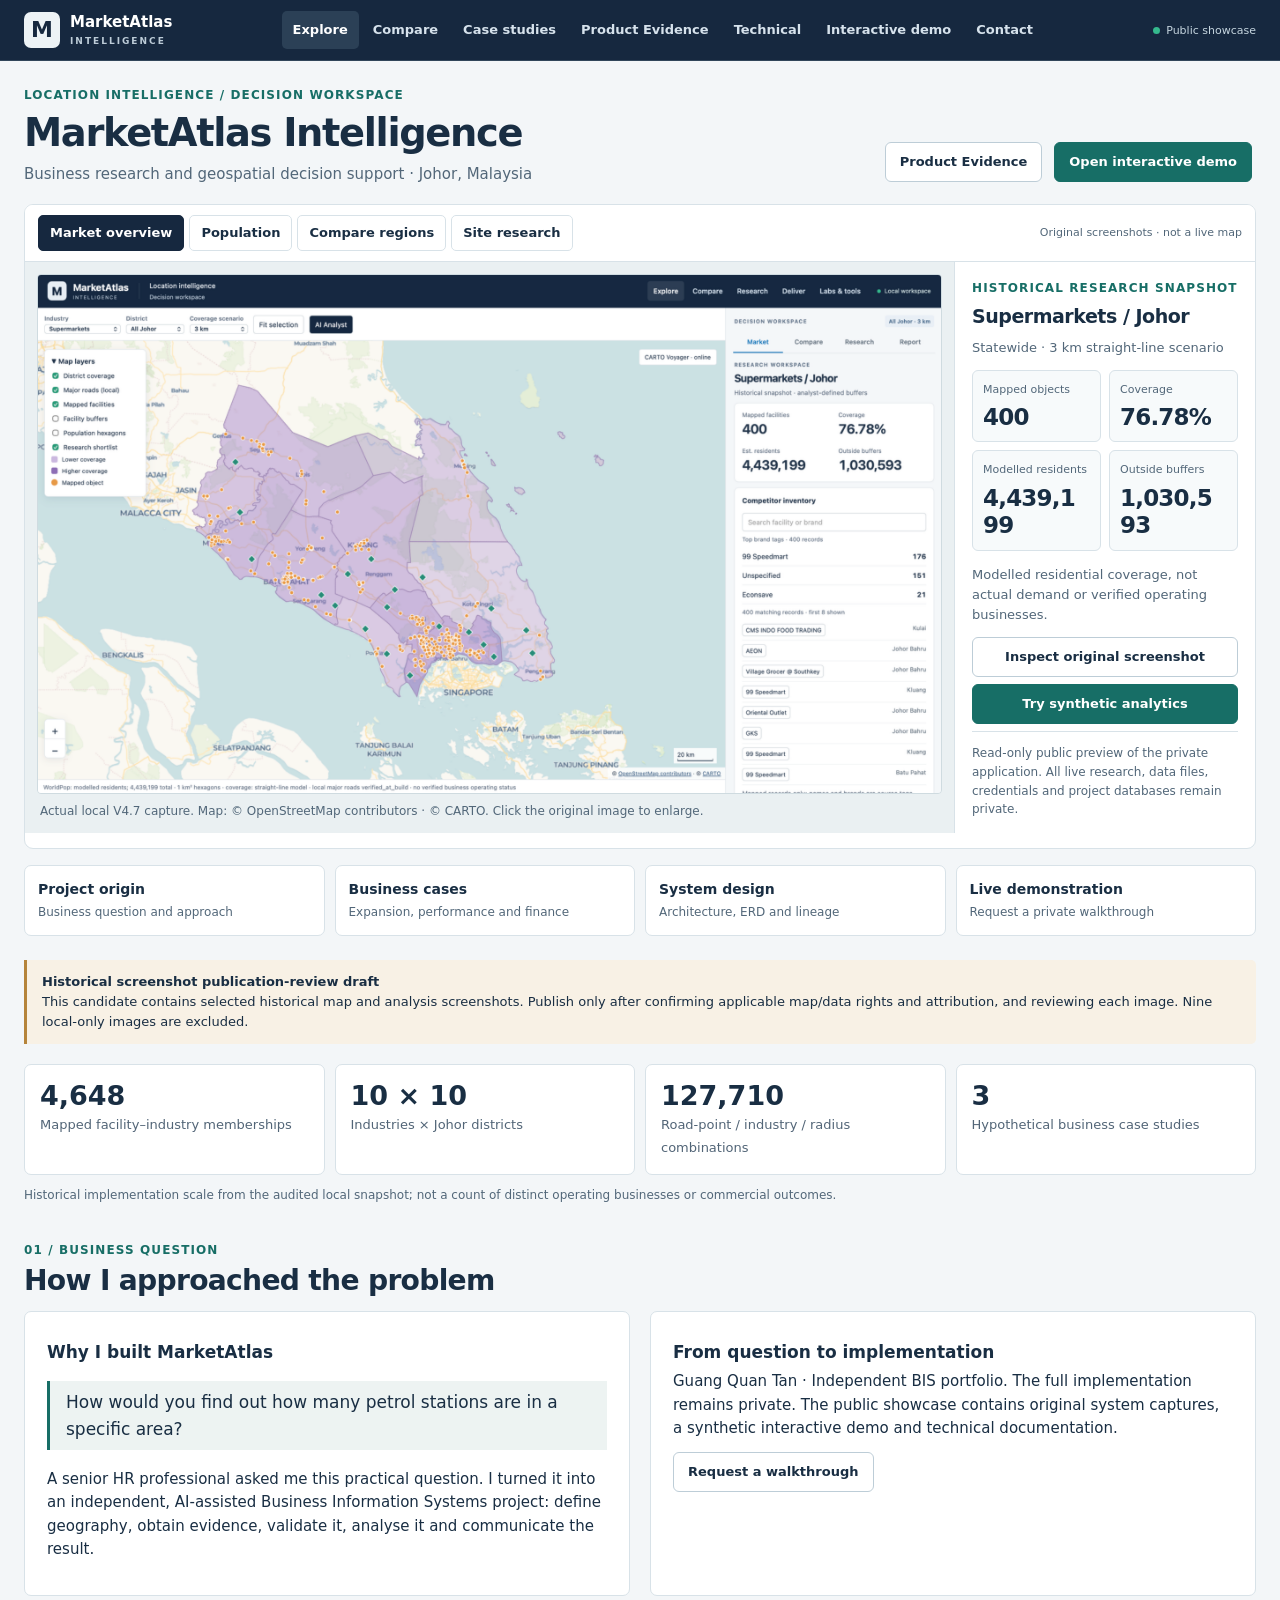
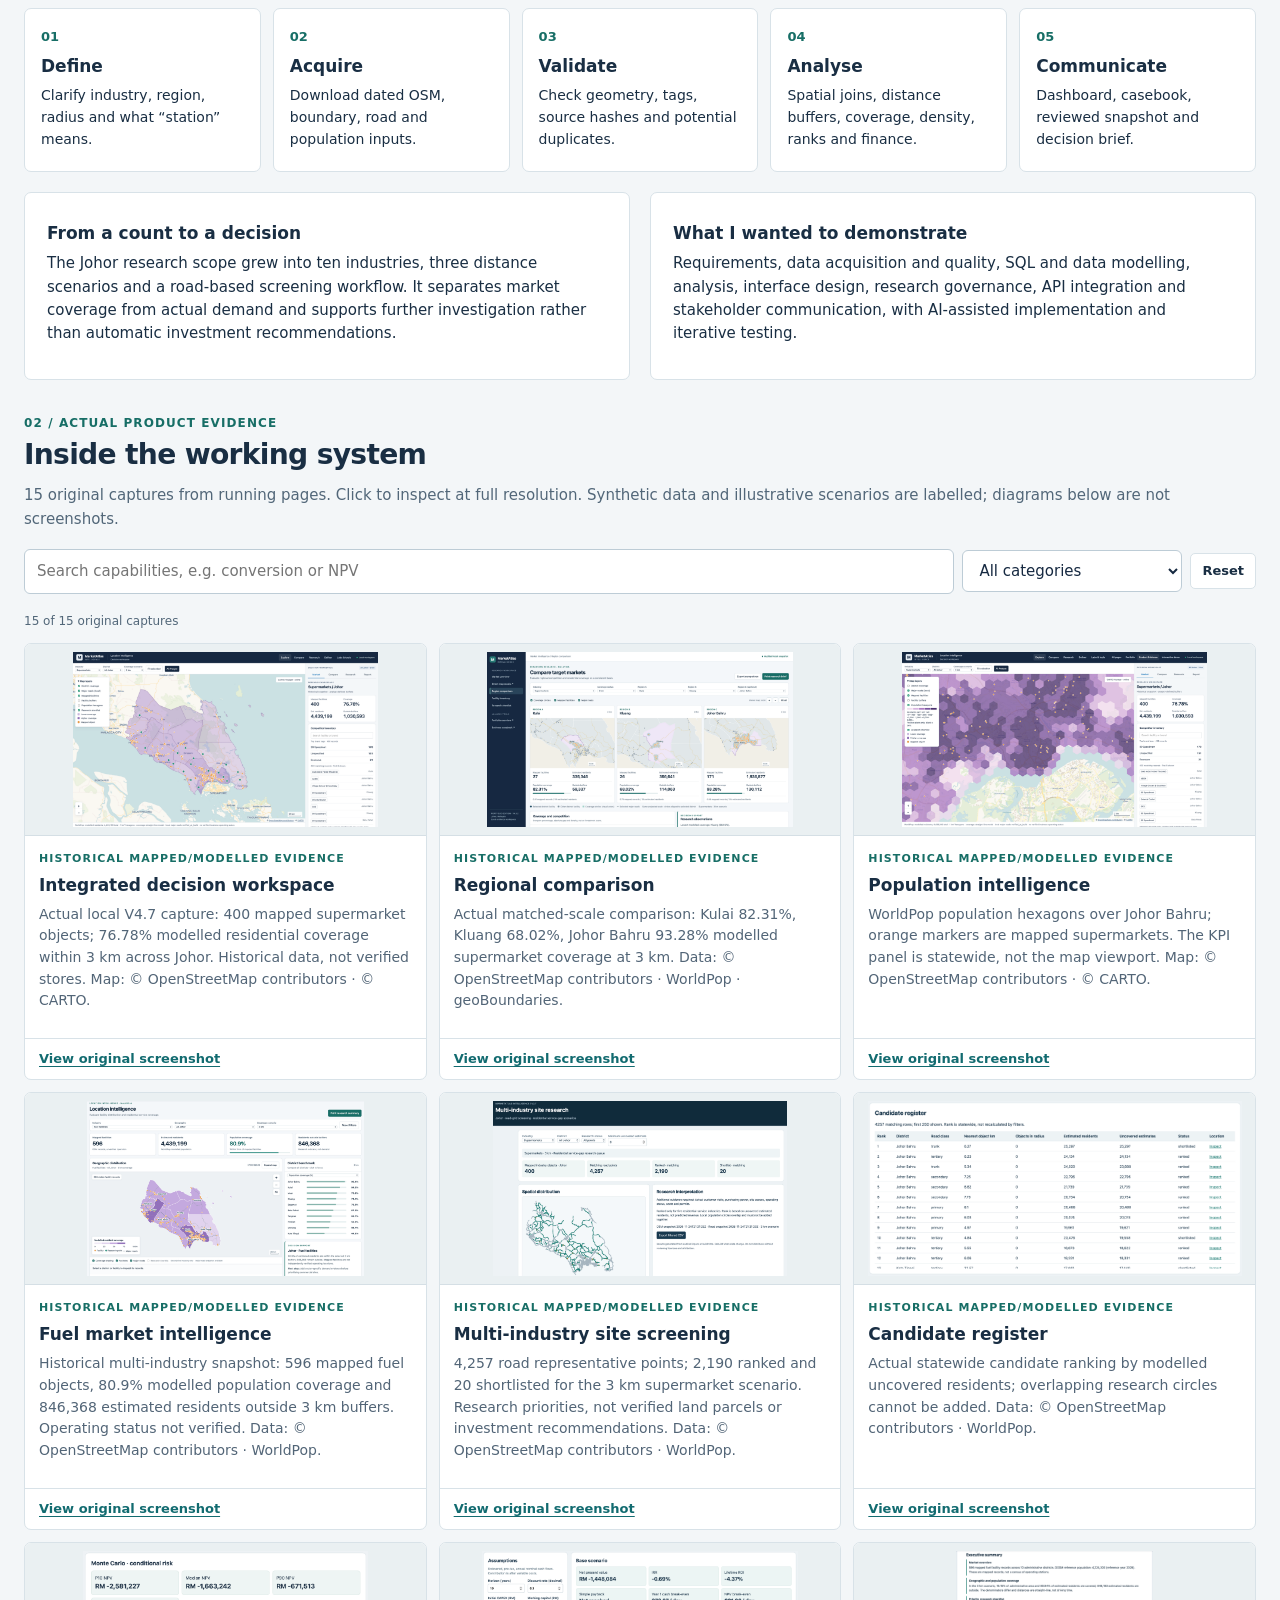
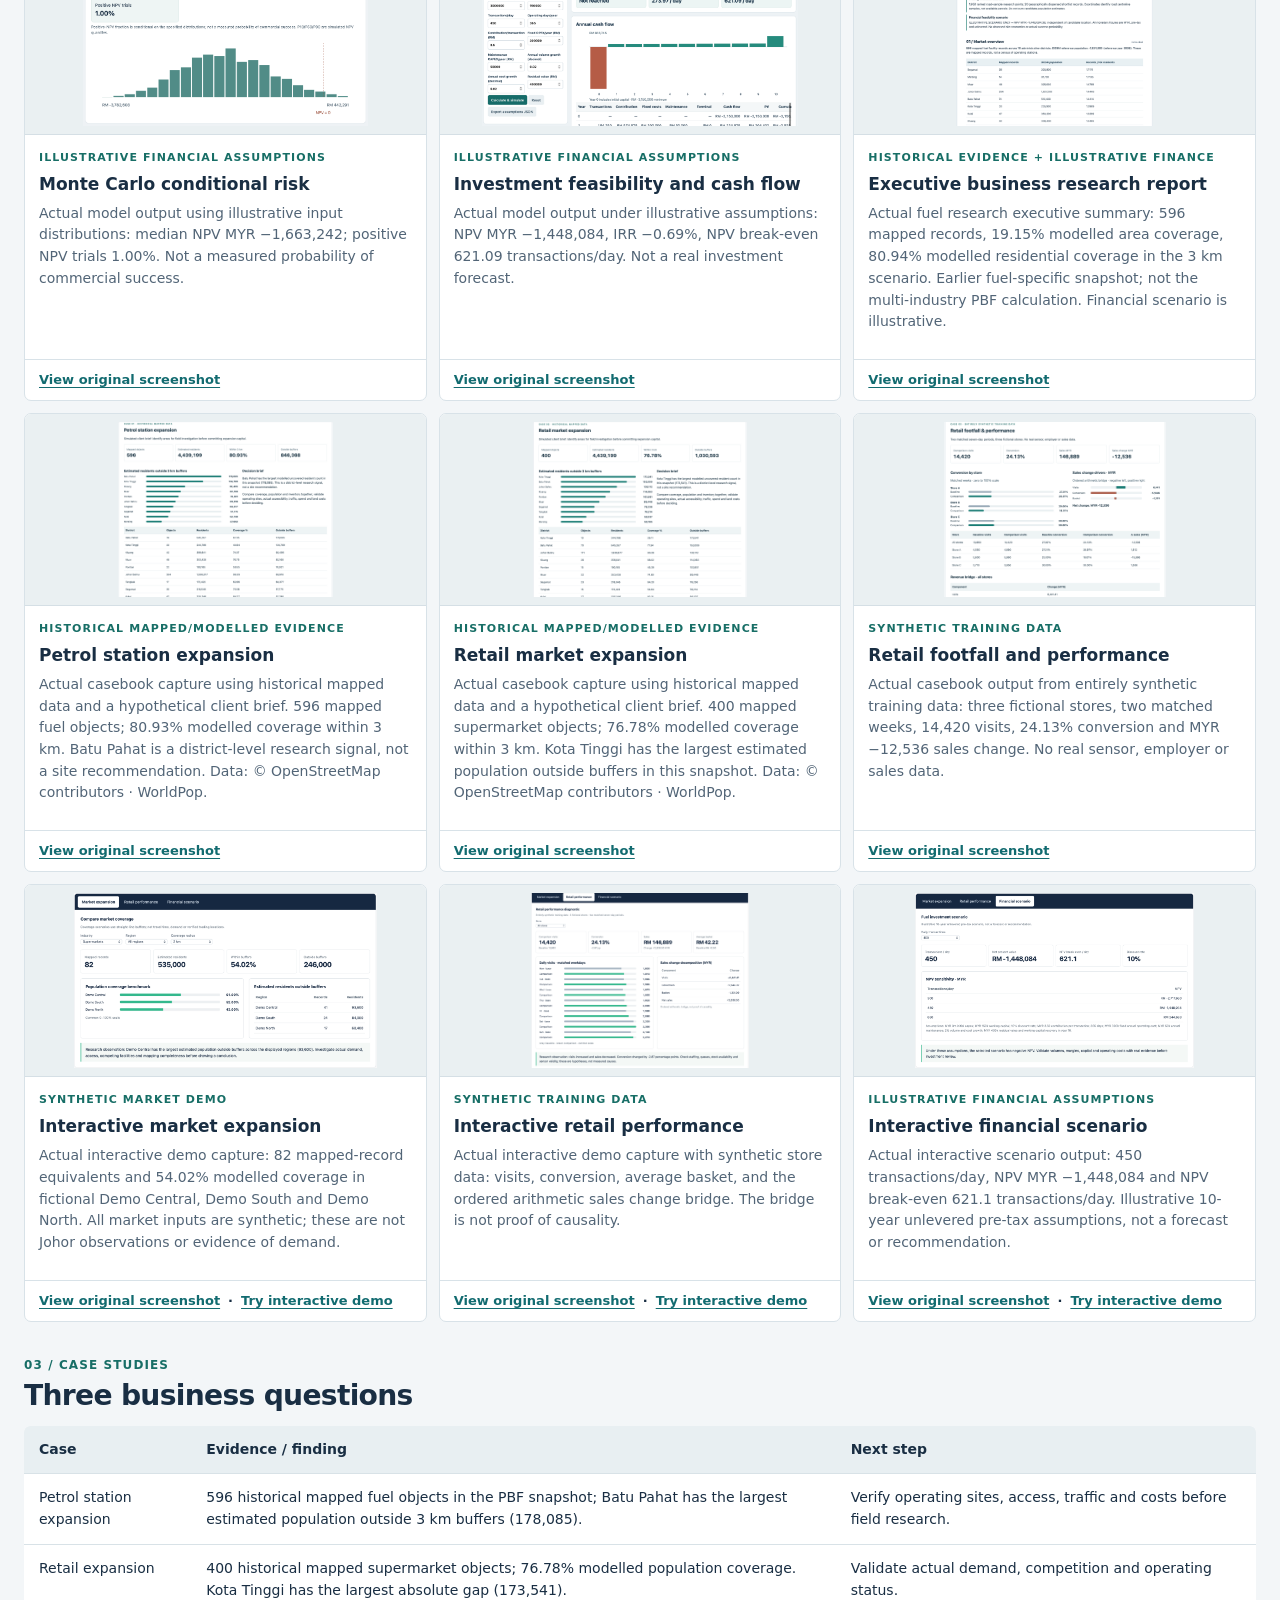
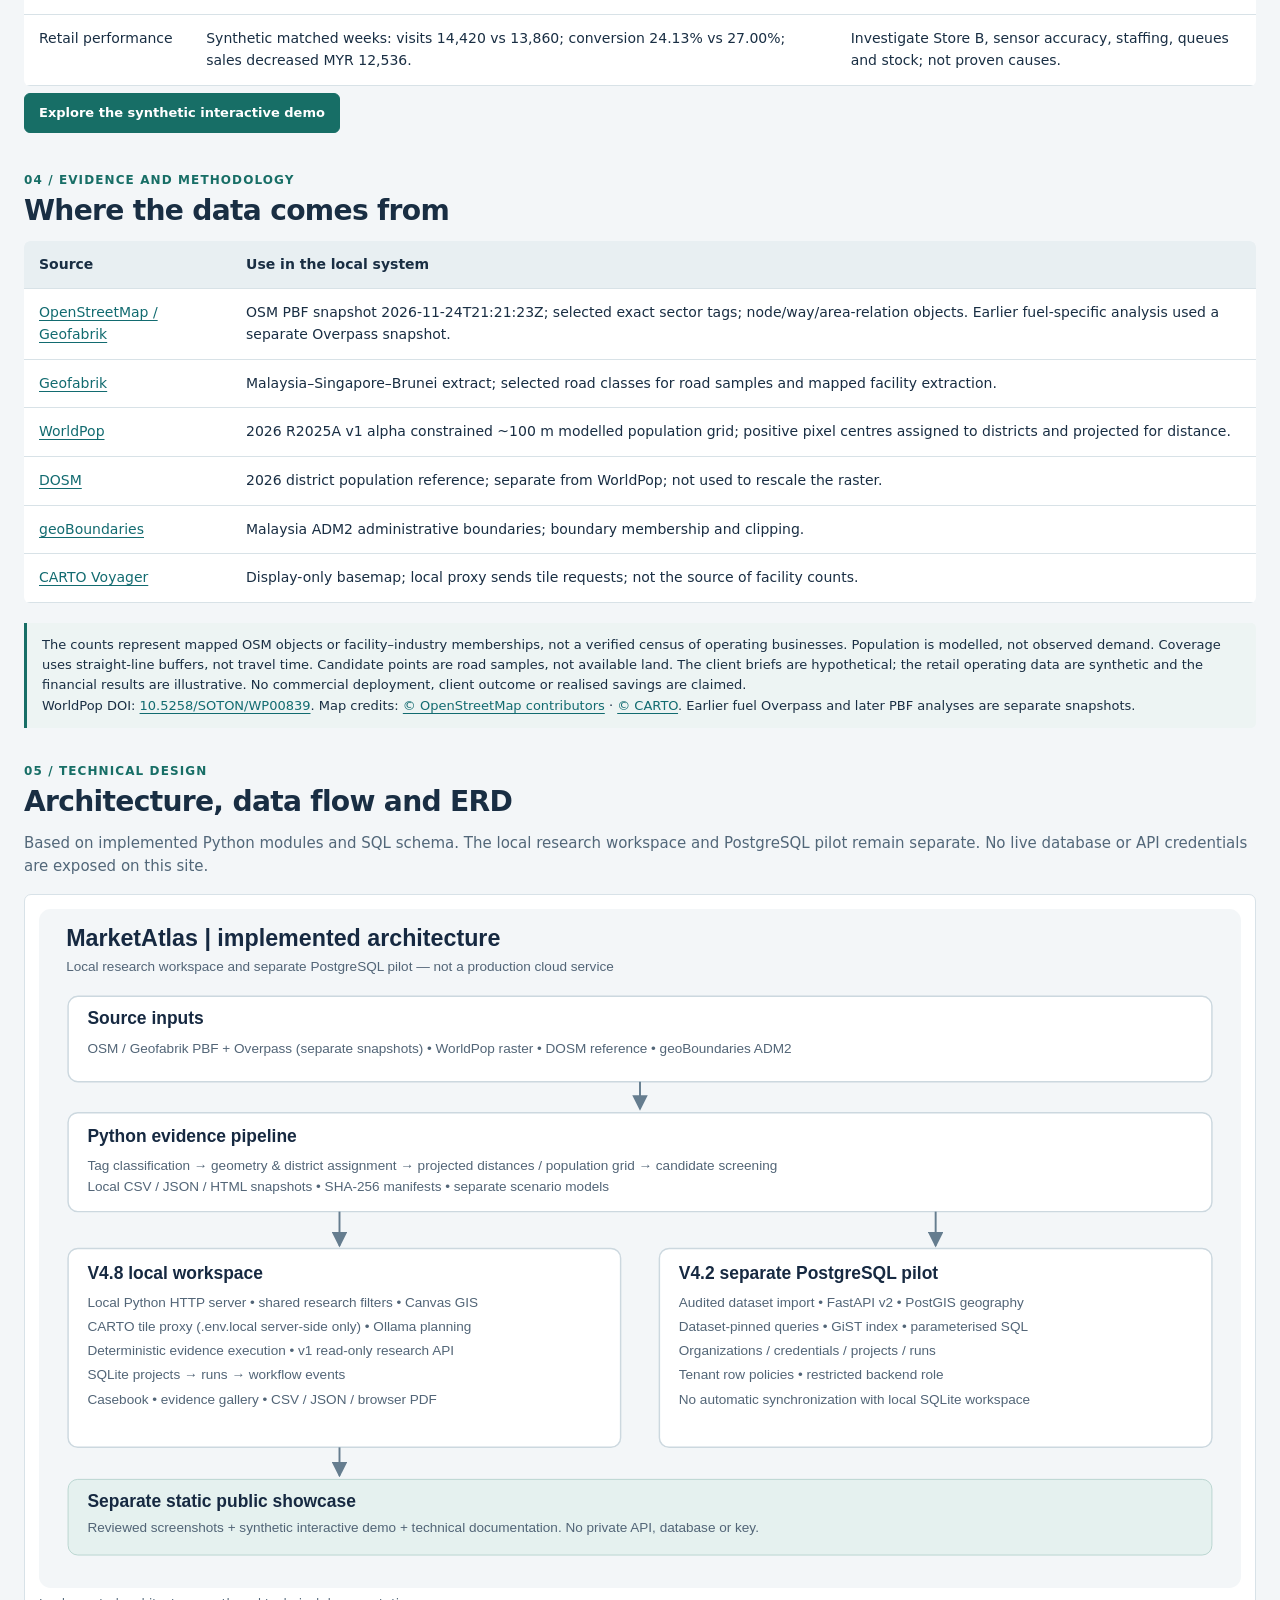
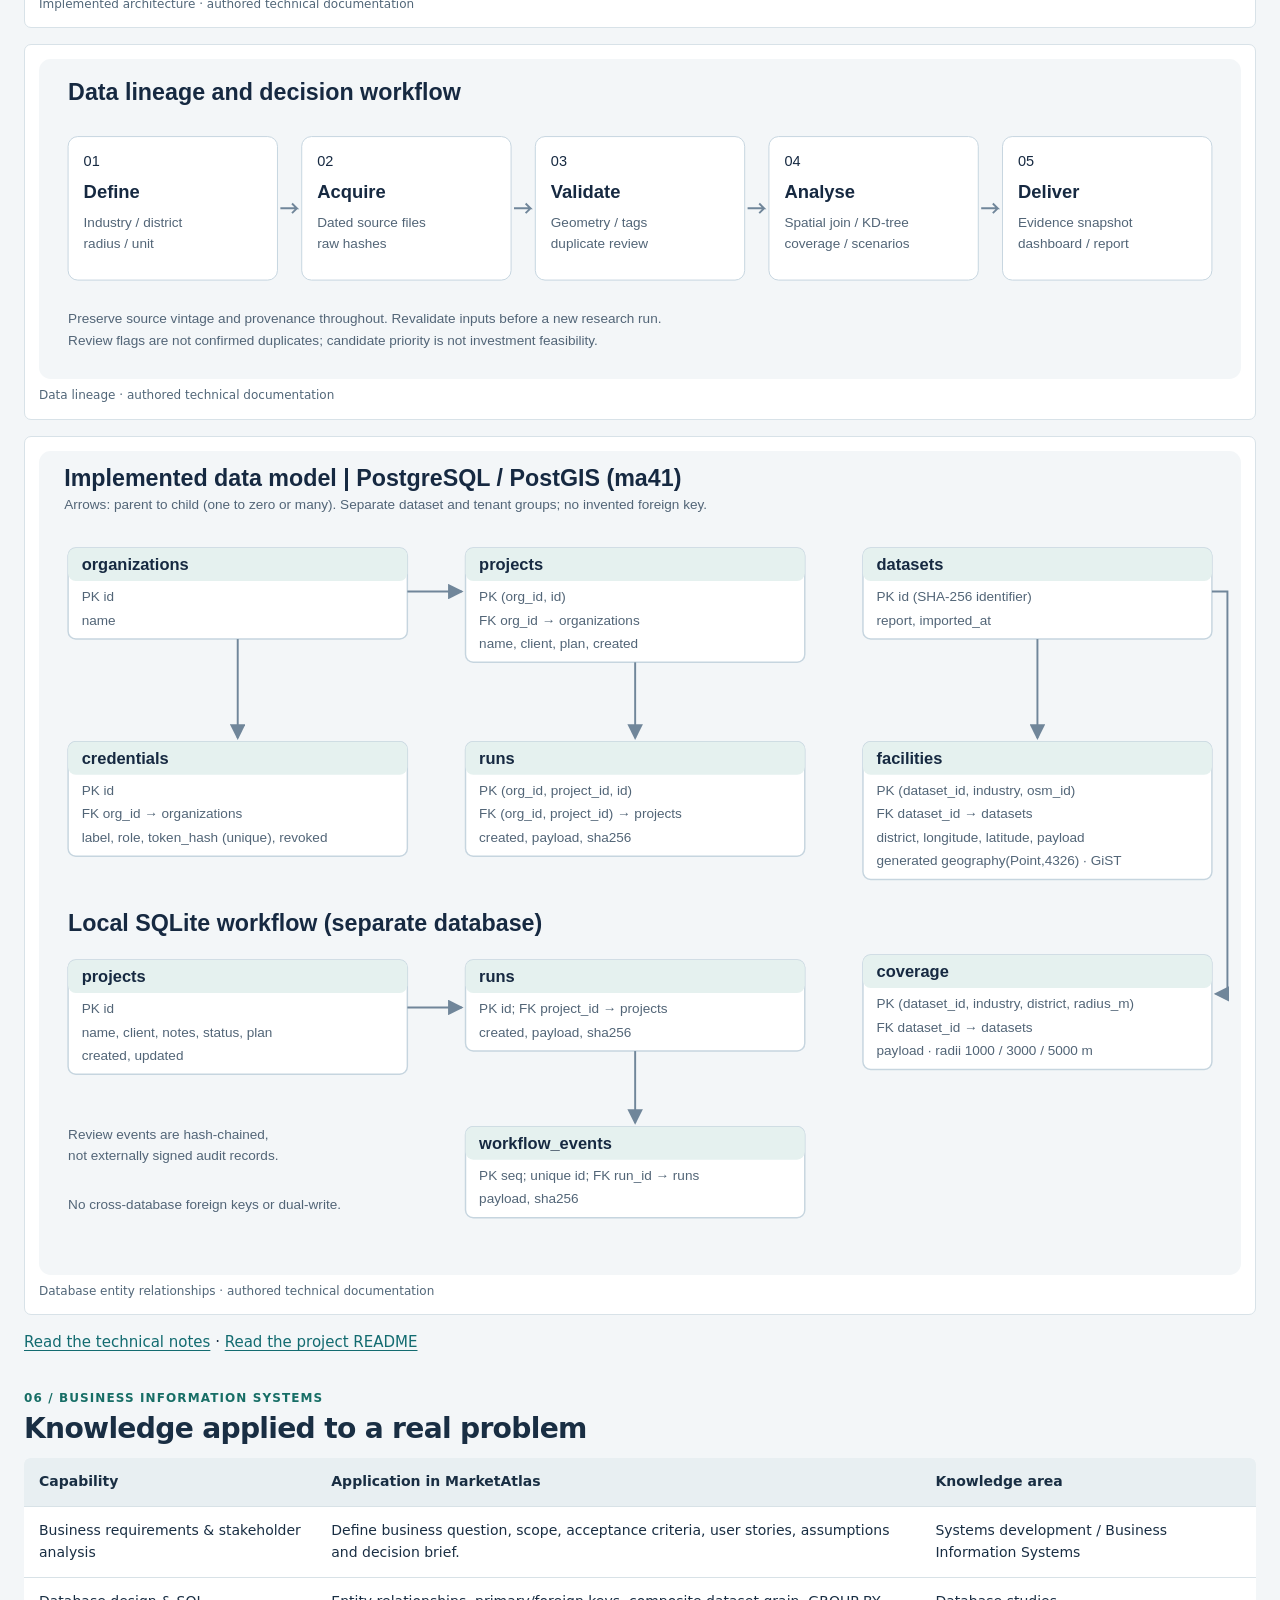
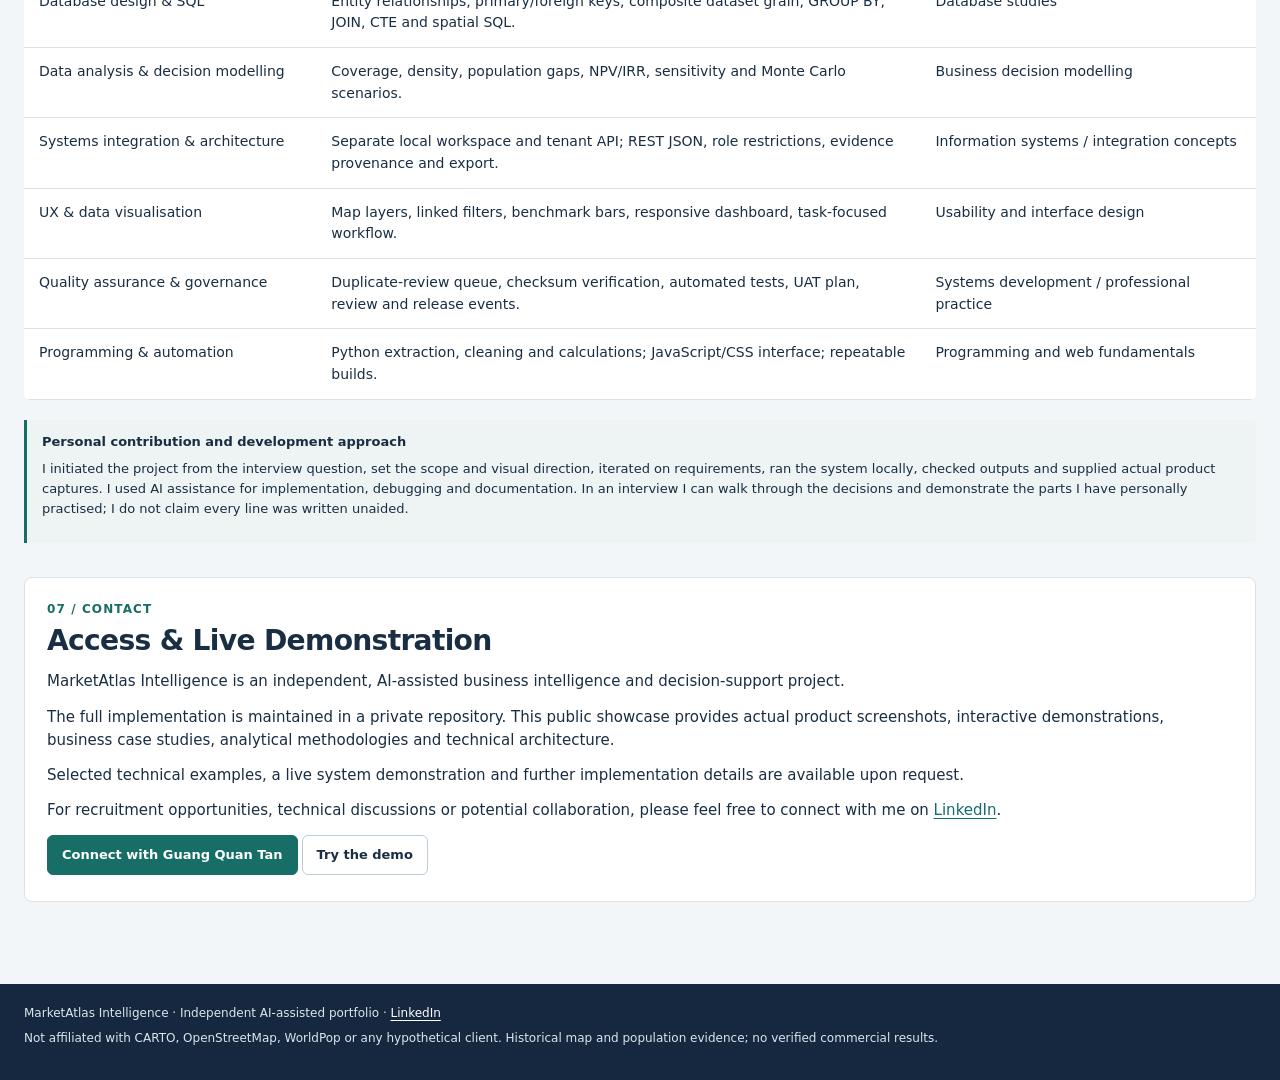
==== commit 62c519ad: "Unify public showcase and interactive analytics into an enterprise workspace" ====
--- a/index.html
+++ b/index.html
@@ -1 +1,6 @@
-<!doctype html><html lang="en"><head><meta charset="utf-8"><meta name="viewport" content="width=device-width,initial-scale=1"><meta name="referrer" content="no-referrer"><meta http-equiv="Content-Security-Policy" content="default-src 'none'; img-src 'self' file:; style-src 'unsafe-inline'; script-src 'unsafe-inline'; base-uri 'none'; form-action 'none'; connect-src 'none'"><title>MarketAtlas Intelligence | Guang Quan Tan</title><style>*{box-sizing:border-box}html{scroll-behavior:smooth}body{margin:0;background:#f5f7f8;color:#162941;font:16px/1.62 system-ui,-apple-system,BlinkMacSystemFont,"Segoe UI",sans-serif}a{color:#126b70;text-underline-offset:3px}header{background:#162941;color:white}header .wrap{display:flex;align-items:center;justify-content:space-between;gap:22px;padding:15px 0;flex-wrap:wrap}.brand{display:flex;align-items:center;gap:12px;font-weight:750;color:white;text-decoration:none}.mark{background:#edf2f6;color:#162941;border-radius:7px;width:38px;height:38px;display:grid;place-items:center;font-size:23px}.brand small{display:block;color:#c5d3df;font-weight:500;letter-spacing:2px;font-size:9px}nav{display:flex;gap:18px;flex-wrap:wrap}nav a{color:#dce5ec;text-decoration:none;font-size:14px}.wrap{width:min(1300px,calc(100% - 48px));margin:auto}main{padding:42px 0 60px}.hero{display:grid;grid-template-columns:1.08fr 1fr;gap:30px;align-items:center;margin-bottom:48px}.eyebrow{font-size:12px;font-weight:750;color:#176e66;letter-spacing:1.5px;text-transform:uppercase}h1{font-size:clamp(36px,4.4vw,62px);line-height:1.07;letter-spacing:-.045em;margin:12px 0 20px}h2{font-size:clamp(24px,2.6vw,34px);letter-spacing:-.025em;line-height:1.2;margin:8px 0 14px}h3{font-size:19px;line-height:1.3;margin:7px 0}p{margin:8px 0 16px}.muted{color:#526577}.hero p{font-size:17px}blockquote{margin:18px 0;border-left:3px solid #176e66;padding:8px 16px;background:#edf3f2;font-size:17px}.cta{display:inline-block;background:#162941;color:#fff;text-decoration:none;padding:11px 17px;border-radius:6px;font-weight:650;margin:4px 8px 4px 0}.cta.secondary{background:#fff;color:#162941;border:1px solid #cbd7df}.hero-image,.card{background:#fff;border:1px solid #d5dfe5;border-radius:12px;overflow:hidden}.hero-image img{width:100%;height:auto;display:block}.hero-image figcaption{padding:14px 18px;font-size:13px;color:#526577}figure{margin:0}.metrics{display:grid;grid-template-columns:repeat(4,1fr);gap:12px;margin:0 0 45px}.metric{background:white;padding:20px;border:1px solid #d5dfe5;border-radius:9px}.metric strong{display:block;font-size:31px;line-height:1.2;font-variant-numeric:tabular-nums}.metric span{font-size:13px;color:#526577}.section{margin:48px 0;scroll-margin-top:18px}.flow{display:grid;grid-template-columns:repeat(5,1fr);gap:12px}.flow article{background:#fff;border:1px solid #d5dfe5;border-radius:9px;padding:16px}.flow b{color:#176e66;font-size:13px}.flow p{font-size:14px;margin:5px 0}.gallery{display:grid;grid-template-columns:repeat(3,minmax(0,1fr));gap:16px}.card{display:flex;flex-direction:column}.card .shot{display:grid;place-items:center;min-height:190px;height:220px;background:#eaf0f2;border-bottom:1px solid #d5dfe5;padding:9px}.shot img{max-width:100%;max-height:100%;object-fit:contain;display:block}.card .body{padding:16px;flex:1}.kind{font-size:11px;letter-spacing:.4px;text-transform:uppercase;color:#176e66;font-weight:750}.card p{font-size:14px;color:#526577}.card .foot{padding:0 16px 15px;font-size:13px;font-weight:650}.tools{display:flex;gap:12px;flex-wrap:wrap;margin:18px 0}input,select{padding:10px 12px;border-radius:6px;border:1px solid #bdccd6;background:white;color:#162941;font:inherit}input{flex:1;min-width:190px}button{font:inherit}.diagram{background:#fff;border:1px solid #d5dfe5;padding:12px;border-radius:10px;margin:16px 0}.diagram img{width:100%;display:block}.tablewrap{overflow-x:auto}table{width:100%;border-collapse:collapse;background:white;font-size:14px}th,td{padding:13px 15px;text-align:left;border-bottom:1px solid #d8e2e7;vertical-align:top}th{background:#e8eff2}.callout{border-left:3px solid #176e66;background:#edf3f2;padding:16px 20px;margin:20px 0}.warn{border-left-color:#b5843b;background:#f7f0e3}.two{display:grid;grid-template-columns:1fr 1fr;gap:20px}.two article{padding:22px;background:white;border:1px solid #d5dfe5;border-radius:10px}footer{background:#162941;color:#dce5ec;padding:28px 0}footer a{color:white}small{font-size:12px}a:focus-visible,input:focus-visible,select:focus-visible{outline:3px solid #0878ba;outline-offset:3px}[hidden]{display:none!important}@media(max-width:850px){.hero,.two{grid-template-columns:1fr}.gallery{grid-template-columns:repeat(2,minmax(0,1fr))}.metrics{grid-template-columns:repeat(2,1fr)}.flow{grid-template-columns:repeat(2,1fr)}}@media(max-width:540px){.wrap{width:calc(100% - 28px)}main{padding-top:25px}.gallery,.flow{grid-template-columns:1fr}.metric{padding:13px}.metric strong{font-size:25px}.hero{gap:18px}.card .shot{height:210px}nav{gap:12px}}</style></head><body><header><div class="wrap"><a class="brand" href="index.html"><span class="mark">M</span><span>MarketAtlas<small>INTELLIGENCE</small></span></a><nav><a href="#evidence">Product evidence</a><a href="demo.html">Interactive demo</a><a href="#method">Methodology</a><a href="#architecture">Architecture</a><a href="#contact">Contact</a></nav></div></header><main class="wrap"><section class="hero"><div><div class="eyebrow">Guang Quan Tan · Independent BIS portfolio</div><h1>From a business question to evidence-led decisions.</h1><p>During a conversation with a senior HR professional, I was asked a practical question: if a company wanted to know how many petrol stations were in a specific area, how would I find out? I turned that question into an independent, AI-assisted Business Information Systems portfolio project: define the geography, obtain evidence, validate it, analyse it and communicate the result.</p><blockquote>How would you find out how many petrol stations are in a specific area?</blockquote><a class="cta" href="demo.html">Try interactive analytics</a><a class="cta secondary" href="https://www.linkedin.com/in/williamtangq/">Contact on LinkedIn</a><p class="muted"><small>Full implementation remains private. A walkthrough and source-code discussion are available by arrangement.</small></p></div><figure class="hero-image"><a href="assets/command-center.png" target="_blank" rel="noopener"><img src="assets/command-center.png" alt="Integrated decision workspace — original system screenshot"></a><figcaption>Actual local V4.7 capture: 400 mapped supermarket objects; 76.78% modelled residential coverage within 3 km across Johor. Historical data, not verified stores. Map: © OpenStreetMap contributors · © CARTO.</figcaption></figure></section><div class="callout warn"><b>Historical screenshot publication-review draft</b><br>This candidate contains selected historical map and analysis screenshots. Publish only after confirming applicable map/data rights and attribution, and reviewing each image. Nine local-only images are excluded.</div><div class="metrics"><div class="metric"><strong>4,648</strong><span>Mapped facility–industry memberships</span></div><div class="metric"><strong>10 × 10</strong><span>Industries × Johor districts</span></div><div class="metric"><strong>127,710</strong><span>Road-point / industry / radius combinations</span></div><div class="metric"><strong>3</strong><span>Hypothetical business case studies</span></div></div><p class="muted"><small>Historical implementation scale from the audited local snapshot; not a count of distinct operating businesses or commercial outcomes.</small></p><section class="section" id="story"><div class="eyebrow">01 / Business question</div><h2>How I approached the problem</h2><div class="flow"><article><b>01</b><h3>Define</h3><p>Clarify industry, region, radius and what “station” means.</p></article><article><b>02</b><h3>Acquire</h3><p>Download dated OSM, boundary, road and population inputs.</p></article><article><b>03</b><h3>Validate</h3><p>Check geometry, tags, source hashes and potential duplicates.</p></article><article><b>04</b><h3>Analyse</h3><p>Spatial joins, distance buffers, coverage, density, ranks and finance.</p></article><article><b>05</b><h3>Communicate</h3><p>Dashboard, casebook, reviewed snapshot and decision brief.</p></article></div><div class="two" style="margin-top:20px"><article><h3>From a count to a decision</h3><p>The Johor research scope grew into ten industries, three distance scenarios and a road-based screening workflow. It separates market coverage from actual demand and supports further investigation rather than automatic investment recommendations.</p></article><article><h3>What I wanted to demonstrate</h3><p>Requirements, data acquisition and quality, SQL and data modelling, analysis, interface design, research governance, API integration and stakeholder communication, with AI-assisted implementation and iterative testing.</p></article></div></section><section class="section" id="evidence"><div class="eyebrow">02 / Actual product evidence</div><h2>Inside the working system</h2><p class="muted">15 original captures from running pages. Click to inspect at full resolution. Synthetic data and illustrative scenarios are labelled; diagrams below are not screenshots.</p><div class="tools"><input id="q" type="search" aria-label="Search product evidence" placeholder="Search capabilities, e.g. conversion or NPV"><select id="group" aria-label="Filter category"><option value="">All categories</option><option>Business case studies</option><option>Financial intelligence</option><option>Interactive analytics</option><option>Location intelligence</option><option>Market intelligence</option><option>Report and delivery</option><option>Site selection</option></select></div><p id="count" aria-live="polite" class="muted"></p><div class="gallery"><article class="card" data-group="Location intelligence" data-search="integrated decision workspace actual local v4.7 capture: 400 mapped supermarket objects; 76.78% modelled residential coverage within 3 km across johor. historical data, not verified stores. map: © openstreetmap contributors · © carto. historical mapped/modelled evidence"><a class="shot" href="assets/command-center.png" target="_blank" rel="noopener"><img loading="lazy" src="assets/command-center.png" alt="Integrated decision workspace original capture"></a><div class="body"><div class="kind">Historical mapped/modelled evidence</div><h3>Integrated decision workspace</h3><p>Actual local V4.7 capture: 400 mapped supermarket objects; 76.78% modelled residential coverage within 3 km across Johor. Historical data, not verified stores. Map: © OpenStreetMap contributors · © CARTO.</p></div><div class="foot"><a href="assets/command-center.png" target="_blank" rel="noopener">View original screenshot</a></div></article><article class="card" data-group="Market intelligence" data-search="regional comparison actual matched-scale comparison: kulai 82.31%, kluang 68.02%, johor bahru 93.28% modelled supermarket coverage at 3 km. data: © openstreetmap contributors · worldpop · geoboundaries. historical mapped/modelled evidence"><a class="shot" href="assets/regional-comparison.png" target="_blank" rel="noopener"><img loading="lazy" src="assets/regional-comparison.png" alt="Regional comparison original capture"></a><div class="body"><div class="kind">Historical mapped/modelled evidence</div><h3>Regional comparison</h3><p>Actual matched-scale comparison: Kulai 82.31%, Kluang 68.02%, Johor Bahru 93.28% modelled supermarket coverage at 3 km. Data: © OpenStreetMap contributors · WorldPop · geoBoundaries.</p></div><div class="foot"><a href="assets/regional-comparison.png" target="_blank" rel="noopener">View original screenshot</a></div></article><article class="card" data-group="Location intelligence" data-search="population intelligence worldpop population hexagons over johor bahru; orange markers are mapped supermarkets. the kpi panel is statewide, not the map viewport. map: © openstreetmap contributors · © carto. historical mapped/modelled evidence"><a class="shot" href="assets/population-hexagons.png" target="_blank" rel="noopener"><img loading="lazy" src="assets/population-hexagons.png" alt="Population intelligence original capture"></a><div class="body"><div class="kind">Historical mapped/modelled evidence</div><h3>Population intelligence</h3><p>WorldPop population hexagons over Johor Bahru; orange markers are mapped supermarkets. The KPI panel is statewide, not the map viewport. Map: © OpenStreetMap contributors · © CARTO.</p></div><div class="foot"><a href="assets/population-hexagons.png" target="_blank" rel="noopener">View original screenshot</a></div></article><article class="card" data-group="Market intelligence" data-search="fuel market intelligence historical multi-industry snapshot: 596 mapped fuel objects, 80.9% modelled population coverage and 846,368 estimated residents outside 3 km buffers. operating status not verified. data: © openstreetmap contributors · worldpop. historical mapped/modelled evidence"><a class="shot" href="assets/fuel-dashboard.png" target="_blank" rel="noopener"><img loading="lazy" src="assets/fuel-dashboard.png" alt="Fuel market intelligence original capture"></a><div class="body"><div class="kind">Historical mapped/modelled evidence</div><h3>Fuel market intelligence</h3><p>Historical multi-industry snapshot: 596 mapped fuel objects, 80.9% modelled population coverage and 846,368 estimated residents outside 3 km buffers. Operating status not verified. Data: © OpenStreetMap contributors · WorldPop.</p></div><div class="foot"><a href="assets/fuel-dashboard.png" target="_blank" rel="noopener">View original screenshot</a></div></article><article class="card" data-group="Site selection" data-search="multi-industry site screening 4,257 road representative points; 2,190 ranked and 20 shortlisted for the 3 km supermarket scenario. research priorities, not verified land parcels or investment recommendations. data: © openstreetmap contributors · worldpop. historical mapped/modelled evidence"><a class="shot" href="assets/site-screening.png" target="_blank" rel="noopener"><img loading="lazy" src="assets/site-screening.png" alt="Multi-industry site screening original capture"></a><div class="body"><div class="kind">Historical mapped/modelled evidence</div><h3>Multi-industry site screening</h3><p>4,257 road representative points; 2,190 ranked and 20 shortlisted for the 3 km supermarket scenario. Research priorities, not verified land parcels or investment recommendations. Data: © OpenStreetMap contributors · WorldPop.</p></div><div class="foot"><a href="assets/site-screening.png" target="_blank" rel="noopener">View original screenshot</a></div></article><article class="card" data-group="Site selection" data-search="candidate register actual statewide candidate ranking by modelled uncovered residents; overlapping research circles cannot be added. data: © openstreetmap contributors · worldpop. historical mapped/modelled evidence"><a class="shot" href="assets/candidate-register.png" target="_blank" rel="noopener"><img loading="lazy" src="assets/candidate-register.png" alt="Candidate register original capture"></a><div class="body"><div class="kind">Historical mapped/modelled evidence</div><h3>Candidate register</h3><p>Actual statewide candidate ranking by modelled uncovered residents; overlapping research circles cannot be added. Data: © OpenStreetMap contributors · WorldPop.</p></div><div class="foot"><a href="assets/candidate-register.png" target="_blank" rel="noopener">View original screenshot</a></div></article><article class="card" data-group="Financial intelligence" data-search="monte carlo conditional risk actual model output using illustrative input distributions: median npv myr −1,663,242; positive npv trials 1.00%. not a measured probability of commercial success. illustrative financial assumptions"><a class="shot" href="assets/finance-risk.png" target="_blank" rel="noopener"><img loading="lazy" src="assets/finance-risk.png" alt="Monte Carlo conditional risk original capture"></a><div class="body"><div class="kind">Illustrative financial assumptions</div><h3>Monte Carlo conditional risk</h3><p>Actual model output using illustrative input distributions: median NPV MYR −1,663,242; positive NPV trials 1.00%. Not a measured probability of commercial success.</p></div><div class="foot"><a href="assets/finance-risk.png" target="_blank" rel="noopener">View original screenshot</a></div></article><article class="card" data-group="Financial intelligence" data-search="investment feasibility and cash flow actual model output under illustrative assumptions: npv myr −1,448,084, irr −0.69%, npv break-even 621.09 transactions/day. not a real investment forecast. illustrative financial assumptions"><a class="shot" href="assets/finance-base.png" target="_blank" rel="noopener"><img loading="lazy" src="assets/finance-base.png" alt="Investment feasibility and cash flow original capture"></a><div class="body"><div class="kind">Illustrative financial assumptions</div><h3>Investment feasibility and cash flow</h3><p>Actual model output under illustrative assumptions: NPV MYR −1,448,084, IRR −0.69%, NPV break-even 621.09 transactions/day. Not a real investment forecast.</p></div><div class="foot"><a href="assets/finance-base.png" target="_blank" rel="noopener">View original screenshot</a></div></article><article class="card" data-group="Report and delivery" data-search="executive business research report actual fuel research executive summary: 596 mapped records, 19.15% modelled area coverage, 80.94% modelled residential coverage in the 3 km scenario. earlier fuel-specific snapshot; not the multi-industry pbf calculation. financial scenario is illustrative. historical evidence + illustrative finance"><a class="shot" href="assets/executive-report.png" target="_blank" rel="noopener"><img loading="lazy" src="assets/executive-report.png" alt="Executive business research report original capture"></a><div class="body"><div class="kind">Historical evidence + illustrative finance</div><h3>Executive business research report</h3><p>Actual fuel research executive summary: 596 mapped records, 19.15% modelled area coverage, 80.94% modelled residential coverage in the 3 km scenario. Earlier fuel-specific snapshot; not the multi-industry PBF calculation. Financial scenario is illustrative.</p></div><div class="foot"><a href="assets/executive-report.png" target="_blank" rel="noopener">View original screenshot</a></div></article><article class="card" data-group="Business case studies" data-search="petrol station expansion actual casebook capture using historical mapped data and a hypothetical client brief. 596 mapped fuel objects; 80.93% modelled coverage within 3 km. batu pahat is a district-level research signal, not a site recommendation. data: © openstreetmap contributors · worldpop. historical mapped/modelled evidence"><a class="shot" href="assets/case-fuel.png" target="_blank" rel="noopener"><img loading="lazy" src="assets/case-fuel.png" alt="Petrol station expansion original capture"></a><div class="body"><div class="kind">Historical mapped/modelled evidence</div><h3>Petrol station expansion</h3><p>Actual casebook capture using historical mapped data and a hypothetical client brief. 596 mapped fuel objects; 80.93% modelled coverage within 3 km. Batu Pahat is a district-level research signal, not a site recommendation. Data: © OpenStreetMap contributors · WorldPop.</p></div><div class="foot"><a href="assets/case-fuel.png" target="_blank" rel="noopener">View original screenshot</a></div></article><article class="card" data-group="Business case studies" data-search="retail market expansion actual casebook capture using historical mapped data and a hypothetical client brief. 400 mapped supermarket objects; 76.78% modelled coverage within 3 km. kota tinggi has the largest estimated population outside buffers in this snapshot. data: © openstreetmap contributors · worldpop. historical mapped/modelled evidence"><a class="shot" href="assets/case-retail.png" target="_blank" rel="noopener"><img loading="lazy" src="assets/case-retail.png" alt="Retail market expansion original capture"></a><div class="body"><div class="kind">Historical mapped/modelled evidence</div><h3>Retail market expansion</h3><p>Actual casebook capture using historical mapped data and a hypothetical client brief. 400 mapped supermarket objects; 76.78% modelled coverage within 3 km. Kota Tinggi has the largest estimated population outside buffers in this snapshot. Data: © OpenStreetMap contributors · WorldPop.</p></div><div class="foot"><a href="assets/case-retail.png" target="_blank" rel="noopener">View original screenshot</a></div></article><article class="card" data-group="Business case studies" data-search="retail footfall and performance actual casebook output from entirely synthetic training data: three fictional stores, two matched weeks, 14,420 visits, 24.13% conversion and myr −12,536 sales change. no real sensor, employer or sales data. synthetic training data"><a class="shot" href="assets/case-footfall.png" target="_blank" rel="noopener"><img loading="lazy" src="assets/case-footfall.png" alt="Retail footfall and performance original capture"></a><div class="body"><div class="kind">Synthetic training data</div><h3>Retail footfall and performance</h3><p>Actual casebook output from entirely synthetic training data: three fictional stores, two matched weeks, 14,420 visits, 24.13% conversion and MYR −12,536 sales change. No real sensor, employer or sales data.</p></div><div class="foot"><a href="assets/case-footfall.png" target="_blank" rel="noopener">View original screenshot</a></div></article><article class="card" data-group="Interactive analytics" data-search="interactive market expansion actual interactive demo capture: 82 mapped-record equivalents and 54.02% modelled coverage in fictional demo central, demo south and demo north. all market inputs are synthetic; these are not johor observations or evidence of demand. synthetic market demo"><a class="shot" href="assets/demo-market.png" target="_blank" rel="noopener"><img loading="lazy" src="assets/demo-market.png" alt="Interactive market expansion original capture"></a><div class="body"><div class="kind">Synthetic market demo</div><h3>Interactive market expansion</h3><p>Actual interactive demo capture: 82 mapped-record equivalents and 54.02% modelled coverage in fictional Demo Central, Demo South and Demo North. All market inputs are synthetic; these are not Johor observations or evidence of demand.</p></div><div class="foot"><a href="assets/demo-market.png" target="_blank" rel="noopener">View original screenshot</a> · <a href="demo.html#market">Try interactive demo</a></div></article><article class="card" data-group="Interactive analytics" data-search="interactive retail performance actual interactive demo capture with synthetic store data: visits, conversion, average basket, and the ordered arithmetic sales change bridge. the bridge is not proof of causality. synthetic training data"><a class="shot" href="assets/demo-retail.png" target="_blank" rel="noopener"><img loading="lazy" src="assets/demo-retail.png" alt="Interactive retail performance original capture"></a><div class="body"><div class="kind">Synthetic training data</div><h3>Interactive retail performance</h3><p>Actual interactive demo capture with synthetic store data: visits, conversion, average basket, and the ordered arithmetic sales change bridge. The bridge is not proof of causality.</p></div><div class="foot"><a href="assets/demo-retail.png" target="_blank" rel="noopener">View original screenshot</a> · <a href="demo.html#retail">Try interactive demo</a></div></article><article class="card" data-group="Interactive analytics" data-search="interactive financial scenario actual interactive scenario output: 450 transactions/day, npv myr −1,448,084 and npv break-even 621.1 transactions/day. illustrative 10-year unlevered pre-tax assumptions, not a forecast or recommendation. illustrative financial assumptions"><a class="shot" href="assets/demo-finance.png" target="_blank" rel="noopener"><img loading="lazy" src="assets/demo-finance.png" alt="Interactive financial scenario original capture"></a><div class="body"><div class="kind">Illustrative financial assumptions</div><h3>Interactive financial scenario</h3><p>Actual interactive scenario output: 450 transactions/day, NPV MYR −1,448,084 and NPV break-even 621.1 transactions/day. Illustrative 10-year unlevered pre-tax assumptions, not a forecast or recommendation.</p></div><div class="foot"><a href="assets/demo-finance.png" target="_blank" rel="noopener">View original screenshot</a> · <a href="demo.html#finance">Try interactive demo</a></div></article></div></section><section class="section" id="cases"><div class="eyebrow">03 / Case studies</div><h2>Three business questions</h2><div class="tablewrap"><table><thead><tr><th>Case</th><th>Evidence / finding</th><th>Next step</th></tr></thead><tbody><tr><td>Petrol station expansion</td><td>596 historical mapped fuel objects in the PBF snapshot; Batu Pahat has the largest estimated population outside 3 km buffers (178,085).</td><td>Verify operating sites, access, traffic and costs before field research.</td></tr><tr><td>Retail expansion</td><td>400 historical mapped supermarket objects; 76.78% modelled population coverage. Kota Tinggi has the largest absolute gap (173,541).</td><td>Validate actual demand, competition and operating status.</td></tr><tr><td>Retail performance</td><td>Synthetic matched weeks: visits 14,420 vs 13,860; conversion 24.13% vs 27.00%; sales decreased MYR 12,536.</td><td>Investigate Store B, sensor accuracy, staffing, queues and stock; not proven causes.</td></tr></tbody></table></div><p><a class="cta" href="demo.html">Explore the synthetic interactive demo</a></p></section><section class="section" id="method"><div class="eyebrow">04 / Evidence and methodology</div><h2>Where the data comes from</h2><div class="tablewrap"><table><thead><tr><th>Source</th><th>Use in the local system</th></tr></thead><tbody><tr><td><a href="https://www.openstreetmap.org/copyright">OpenStreetMap / Geofabrik</a></td><td>OSM PBF snapshot 2026-11-24T21:21:23Z; selected exact sector tags; node/way/area-relation objects. Earlier fuel-specific analysis used a separate Overpass snapshot.</td></tr><tr><td><a href="https://download.geofabrik.de/asia/malaysia-singapore-brunei.html">Geofabrik</a></td><td>Malaysia–Singapore–Brunei extract; selected road classes for road samples and mapped facility extraction.</td></tr><tr><td><a href="https://hub.worldpop.org/geodata/summary?id=74272">WorldPop</a></td><td>2026 R2025A v1 alpha constrained ~100 m modelled population grid; positive pixel centres assigned to districts and projected for distance.</td></tr><tr><td><a href="https://open.dosm.gov.my/">DOSM</a></td><td>2026 district population reference; separate from WorldPop; not used to rescale the raster.</td></tr><tr><td><a href="https://www.geoboundaries.org/">geoBoundaries</a></td><td>Malaysia ADM2 administrative boundaries; boundary membership and clipping.</td></tr><tr><td><a href="https://carto.com/attribution/">CARTO Voyager</a></td><td>Display-only basemap; local proxy sends tile requests; not the source of facility counts.</td></tr></tbody></table></div><div class="callout">The counts represent mapped OSM objects or facility–industry memberships, not a verified census of operating businesses. Population is modelled, not observed demand. Coverage uses straight-line buffers, not travel time. Candidate points are road samples, not available land. The client briefs are hypothetical; the retail operating data are synthetic and the financial results are illustrative. No commercial deployment, client outcome or realised savings are claimed.<br>WorldPop DOI: <a href="https://doi.org/10.5258/SOTON/WP00839">10.5258/SOTON/WP00839</a>. Map credits: <a href="https://www.openstreetmap.org/copyright">© OpenStreetMap contributors</a> · <a href="https://carto.com/attribution/">© CARTO</a>. Earlier fuel Overpass and later PBF analyses are separate snapshots.</div></section><section class="section" id="architecture"><div class="eyebrow">05 / Technical design</div><h2>Architecture, data flow and ERD</h2><p class="muted">Based on implemented Python modules and SQL schema. The local research workspace and PostgreSQL pilot remain separate. No live database or API credentials are exposed on this site.</p><figure class="diagram"><a href="assets/architecture.svg" target="_blank" rel="noopener"><img src="assets/architecture.svg" alt="Implemented architecture"></a><figcaption class="muted">Implemented architecture · authored technical documentation</figcaption></figure><figure class="diagram"><a href="assets/data-flow.svg" target="_blank" rel="noopener"><img src="assets/data-flow.svg" alt="Data lineage"></a><figcaption class="muted">Data lineage · authored technical documentation</figcaption></figure><figure class="diagram"><a href="assets/erd.svg" target="_blank" rel="noopener"><img src="assets/erd.svg" alt="Database entity relationships"></a><figcaption class="muted">Database entity relationships · authored technical documentation</figcaption></figure><p><a href="TECHNICAL.md">Read the technical notes</a> · <a href="README.md">Read the project README</a></p></section><section class="section" id="skills"><div class="eyebrow">06 / Business Information Systems</div><h2>Knowledge applied to a real problem</h2><div class="tablewrap"><table><thead><tr><th>Capability</th><th>Application in MarketAtlas</th><th>Knowledge area</th></tr></thead><tbody><tr><td>Business requirements &amp; stakeholder analysis</td><td>Define business question, scope, acceptance criteria, user stories, assumptions and decision brief.</td><td>Systems development / Business Information Systems</td></tr><tr><td>Database design &amp; SQL</td><td>Entity relationships, primary/foreign keys, composite dataset grain, GROUP BY, JOIN, CTE and spatial SQL.</td><td>Database studies</td></tr><tr><td>Data analysis &amp; decision modelling</td><td>Coverage, density, population gaps, NPV/IRR, sensitivity and Monte Carlo scenarios.</td><td>Business decision modelling</td></tr><tr><td>Systems integration &amp; architecture</td><td>Separate local workspace and tenant API; REST JSON, role restrictions, evidence provenance and export.</td><td>Information systems / integration concepts</td></tr><tr><td>UX &amp; data visualisation</td><td>Map layers, linked filters, benchmark bars, responsive dashboard, task-focused workflow.</td><td>Usability and interface design</td></tr><tr><td>Quality assurance &amp; governance</td><td>Duplicate-review queue, checksum verification, automated tests, UAT plan, review and release events.</td><td>Systems development / professional practice</td></tr><tr><td>Programming &amp; automation</td><td>Python extraction, cleaning and calculations; JavaScript/CSS interface; repeatable builds.</td><td>Programming and web fundamentals</td></tr></tbody></table></div><div class="callout"><b>Personal contribution and development approach</b><p>I initiated the project from the interview question, set the scope and visual direction, iterated on requirements, ran the system locally, checked outputs and supplied actual product captures. I used AI assistance for implementation, debugging and documentation. In an interview I can walk through the decisions and demonstrate the parts I have personally practised; I do not claim every line was written unaided.</p></div></section><section id="contact" class="section"><div class="eyebrow">07 / Contact</div><h2>Access &amp; Live Demonstration</h2><p>MarketAtlas Intelligence is an independent, AI-assisted business intelligence and decision-support project.</p><p>The full implementation is maintained in a private repository. This public showcase provides actual product screenshots, interactive demonstrations, business case studies, analytical methodologies and technical architecture.</p><p>Selected technical examples, a live system demonstration and further implementation details are available upon request.</p><p>For recruitment opportunities, technical discussions or potential collaboration, please feel free to connect with me on <a href="https://www.linkedin.com/in/williamtangq/">LinkedIn</a>.</p><a class="cta" href="https://www.linkedin.com/in/williamtangq/">Connect with Guang Quan Tan</a><a class="cta secondary" href="demo.html">Try the demo</a></section></main><footer><div class="wrap">MarketAtlas Intelligence · Independent AI-assisted portfolio · <a href="https://www.linkedin.com/in/williamtangq/">LinkedIn</a><p><small>Not affiliated with CARTO, OpenStreetMap, WorldPop or any hypothetical client. Historical map and population evidence; no verified commercial results.</small></p></div></footer><script>const q=document.getElementById('q'),g=document.getElementById('group'),cards=[...document.querySelectorAll('.card[data-group]')];function filter(){let n=0;for(const c of cards){c.hidden=!!((g.value&&g.value!==c.dataset.group)||!c.dataset.search.includes(q.value.trim().toLowerCase()));if(!c.hidden)n++}document.getElementById('count').textContent=n+' of '+cards.length+' original captures'+(n===0?' · Try a different search.':'')}q.addEventListener('input',filter);g.addEventListener('change',filter);filter();</script></body></html>+<!doctype html><html lang="en"><head><meta charset="utf-8"><meta name="viewport" content="width=device-width,initial-scale=1"><meta name="referrer" content="no-referrer"><meta http-equiv="Content-Security-Policy" content="default-src 'none'; img-src 'self' file:; style-src 'self' 'unsafe-inline'; script-src 'unsafe-inline'; base-uri 'none'; form-action 'none'; connect-src 'none'"><title>MarketAtlas Intelligence | Guang Quan Tan</title><style>*{box-sizing:border-box}html{scroll-behavior:smooth}body{margin:0;background:#f5f7f8;color:#162941;font:16px/1.62 system-ui,-apple-system,BlinkMacSystemFont,"Segoe UI",sans-serif}a{color:#126b70;text-underline-offset:3px}header{background:#162941;color:white}header .wrap{display:flex;align-items:center;justify-content:space-between;gap:22px;padding:15px 0;flex-wrap:wrap}.brand{display:flex;align-items:center;gap:12px;font-weight:750;color:white;text-decoration:none}.mark{background:#edf2f6;color:#162941;border-radius:7px;width:38px;height:38px;display:grid;place-items:center;font-size:23px}.brand small{display:block;color:#c5d3df;font-weight:500;letter-spacing:2px;font-size:9px}nav{display:flex;gap:18px;flex-wrap:wrap}nav a{color:#dce5ec;text-decoration:none;font-size:14px}.wrap{width:min(1300px,calc(100% - 48px));margin:auto}main{padding:42px 0 60px}.hero{display:grid;grid-template-columns:1.08fr 1fr;gap:30px;align-items:center;margin-bottom:48px}.eyebrow{font-size:12px;font-weight:750;color:#176e66;letter-spacing:1.5px;text-transform:uppercase}h1{font-size:clamp(36px,4.4vw,62px);line-height:1.07;letter-spacing:-.045em;margin:12px 0 20px}h2{font-size:clamp(24px,2.6vw,34px);letter-spacing:-.025em;line-height:1.2;margin:8px 0 14px}h3{font-size:19px;line-height:1.3;margin:7px 0}p{margin:8px 0 16px}.muted{color:#526577}.hero p{font-size:17px}blockquote{margin:18px 0;border-left:3px solid #176e66;padding:8px 16px;background:#edf3f2;font-size:17px}.cta{display:inline-block;background:#162941;color:#fff;text-decoration:none;padding:11px 17px;border-radius:6px;font-weight:650;margin:4px 8px 4px 0}.cta.secondary{background:#fff;color:#162941;border:1px solid #cbd7df}.hero-image,.card{background:#fff;border:1px solid #d5dfe5;border-radius:12px;overflow:hidden}.hero-image img{width:100%;height:auto;display:block}.hero-image figcaption{padding:14px 18px;font-size:13px;color:#526577}figure{margin:0}.metrics{display:grid;grid-template-columns:repeat(4,1fr);gap:12px;margin:0 0 45px}.metric{background:white;padding:20px;border:1px solid #d5dfe5;border-radius:9px}.metric strong{display:block;font-size:31px;line-height:1.2;font-variant-numeric:tabular-nums}.metric span{font-size:13px;color:#526577}.section{margin:48px 0;scroll-margin-top:18px}.flow{display:grid;grid-template-columns:repeat(5,1fr);gap:12px}.flow article{background:#fff;border:1px solid #d5dfe5;border-radius:9px;padding:16px}.flow b{color:#176e66;font-size:13px}.flow p{font-size:14px;margin:5px 0}.gallery{display:grid;grid-template-columns:repeat(3,minmax(0,1fr));gap:16px}.card{display:flex;flex-direction:column}.card .shot{display:grid;place-items:center;min-height:190px;height:220px;background:#eaf0f2;border-bottom:1px solid #d5dfe5;padding:9px}.shot img{max-width:100%;max-height:100%;object-fit:contain;display:block}.card .body{padding:16px;flex:1}.kind{font-size:11px;letter-spacing:.4px;text-transform:uppercase;color:#176e66;font-weight:750}.card p{font-size:14px;color:#526577}.card .foot{padding:0 16px 15px;font-size:13px;font-weight:650}.tools{display:flex;gap:12px;flex-wrap:wrap;margin:18px 0}input,select{padding:10px 12px;border-radius:6px;border:1px solid #bdccd6;background:white;color:#162941;font:inherit}input{flex:1;min-width:190px}button{font:inherit}.diagram{background:#fff;border:1px solid #d5dfe5;padding:12px;border-radius:10px;margin:16px 0}.diagram img{width:100%;display:block}.tablewrap{overflow-x:auto}table{width:100%;border-collapse:collapse;background:white;font-size:14px}th,td{padding:13px 15px;text-align:left;border-bottom:1px solid #d8e2e7;vertical-align:top}th{background:#e8eff2}.callout{border-left:3px solid #176e66;background:#edf3f2;padding:16px 20px;margin:20px 0}.warn{border-left-color:#b5843b;background:#f7f0e3}.two{display:grid;grid-template-columns:1fr 1fr;gap:20px}.two article{padding:22px;background:white;border:1px solid #d5dfe5;border-radius:10px}footer{background:#162941;color:#dce5ec;padding:28px 0}footer a{color:white}small{font-size:12px}a:focus-visible,input:focus-visible,select:focus-visible{outline:3px solid #0878ba;outline-offset:3px}[hidden]{display:none!important}@media(max-width:850px){.hero,.two{grid-template-columns:1fr}.gallery{grid-template-columns:repeat(2,minmax(0,1fr))}.metrics{grid-template-columns:repeat(2,1fr)}.flow{grid-template-columns:repeat(2,1fr)}}@media(max-width:540px){.wrap{width:calc(100% - 28px)}main{padding-top:25px}.gallery,.flow{grid-template-columns:1fr}.metric{padding:13px}.metric strong{font-size:25px}.hero{gap:18px}.card .shot{height:210px}nav{gap:12px}}</style><link rel="stylesheet" href="assets/workspace.css"></head><body><header class="ma-header"><div class="wrap"><a class="ma-brand" href="index.html"><span class="mark">M</span><span>MarketAtlas<small>INTELLIGENCE</small></span></a><nav aria-label="Main navigation"><a href="index.html" aria-current="page">Explore</a><a href="demo.html#market">Compare</a><a href="index.html#cases">Case studies</a><a href="index.html#evidence">Product Evidence</a><a href="index.html#architecture">Technical</a><a href="demo.html">Interactive demo</a><a href="index.html#contact">Contact</a></nav><span class="ma-mode">Public showcase</span></div></header><main class="wrap"><section id="overview" aria-labelledby="workspace-title"><div class="ma-intro"><div><div class="eyebrow">Location intelligence / Decision workspace</div><h1 id="workspace-title">MarketAtlas Intelligence</h1><p>Business research and geospatial decision support · Johor, Malaysia</p></div><div class="ma-actions"><a class="cta secondary" href="#evidence">Product Evidence</a><a class="cta" href="demo.html#market">Open interactive demo</a></div></div><div class="ma-workspace"><div class="ma-toolbar" aria-label="Original workspace views"><button type="button" data-capture="command-center" aria-pressed="true">Market overview</button><button type="button" data-capture="population-hexagons" aria-pressed="false">Population</button><button type="button" data-capture="regional-comparison" aria-pressed="false">Compare regions</button><button type="button" data-capture="site-screening" aria-pressed="false">Site research</button><span class="ma-static">Original screenshots · not a live map</span></div><div class="ma-stage"><figure class="ma-canvas"><a id="capture-link" href="assets/command-center.png" target="_blank" rel="noopener"><img id="capture-image" src="assets/command-center.png" alt="Actual integrated decision workspace"></a><figcaption id="capture-caption">Actual local V4.7 capture. Map: © OpenStreetMap contributors · © CARTO. Click the original image to enlarge.</figcaption></figure><aside class="ma-rail" aria-label="Research snapshot"><div class="eyebrow">Historical research snapshot</div><h2 id="capture-title">Supermarkets / Johor</h2><p id="capture-scope">Statewide · 3 km straight-line scenario</p><div class="ma-kpis" id="capture-kpis"><div><span>Mapped objects</span><b>400</b></div><div><span>Coverage</span><b>76.78%</b></div><div><span>Modelled residents</span><b>4,439,199</b></div><div><span>Outside buffers</span><b>1,030,593</b></div></div><p id="capture-summary">Modelled residential coverage, not actual demand or verified operating businesses.</p><a id="capture-original" class="cta secondary" href="assets/command-center.png" target="_blank" rel="noopener">Inspect original screenshot</a><a class="cta" href="demo.html#market">Try synthetic analytics</a><p class="ma-note">Read-only public preview of the private application. All live research, data files, credentials and project databases remain private.</p></aside></div></div><div class="ma-links"><a href="#story"><strong>Project origin</strong><span>Business question and approach</span></a><a href="#cases"><strong>Business cases</strong><span>Expansion, performance and finance</span></a><a href="#architecture"><strong>System design</strong><span>Architecture, ERD and lineage</span></a><a href="#contact"><strong>Live demonstration</strong><span>Request a private walkthrough</span></a></div></section><div class="callout warn"><b>Historical screenshot publication-review draft</b><br>This candidate contains selected historical map and analysis screenshots. Publish only after confirming applicable map/data rights and attribution, and reviewing each image. Nine local-only images are excluded.</div><div class="metrics"><div class="metric"><strong>4,648</strong><span>Mapped facility–industry memberships</span></div><div class="metric"><strong>10 × 10</strong><span>Industries × Johor districts</span></div><div class="metric"><strong>127,710</strong><span>Road-point / industry / radius combinations</span></div><div class="metric"><strong>3</strong><span>Hypothetical business case studies</span></div></div><p class="muted"><small>Historical implementation scale from the audited local snapshot; not a count of distinct operating businesses or commercial outcomes.</small></p><section class="section" id="story"><div class="eyebrow">01 / Business question</div><h2>How I approached the problem</h2><div class="two" style="margin:12px 0"><article><h3>Why I built MarketAtlas</h3><blockquote>How would you find out how many petrol stations are in a specific area?</blockquote><p>A senior HR professional asked me this practical question. I turned it into an independent, AI-assisted Business Information Systems project: define geography, obtain evidence, validate it, analyse it and communicate the result.</p></article><article><h3>From question to implementation</h3><p>Guang Quan Tan · Independent BIS portfolio. The full implementation remains private. The public showcase contains original system captures, a synthetic interactive demo and technical documentation.</p><a class="cta secondary" href="#contact">Request a walkthrough</a></article></div><div class="flow"><article><b>01</b><h3>Define</h3><p>Clarify industry, region, radius and what “station” means.</p></article><article><b>02</b><h3>Acquire</h3><p>Download dated OSM, boundary, road and population inputs.</p></article><article><b>03</b><h3>Validate</h3><p>Check geometry, tags, source hashes and potential duplicates.</p></article><article><b>04</b><h3>Analyse</h3><p>Spatial joins, distance buffers, coverage, density, ranks and finance.</p></article><article><b>05</b><h3>Communicate</h3><p>Dashboard, casebook, reviewed snapshot and decision brief.</p></article></div><div class="two" style="margin-top:20px"><article><h3>From a count to a decision</h3><p>The Johor research scope grew into ten industries, three distance scenarios and a road-based screening workflow. It separates market coverage from actual demand and supports further investigation rather than automatic investment recommendations.</p></article><article><h3>What I wanted to demonstrate</h3><p>Requirements, data acquisition and quality, SQL and data modelling, analysis, interface design, research governance, API integration and stakeholder communication, with AI-assisted implementation and iterative testing.</p></article></div></section><section class="section" id="evidence"><div class="eyebrow">02 / Actual product evidence</div><h2>Inside the working system</h2><p class="muted">15 original captures from running pages. Click to inspect at full resolution. Synthetic data and illustrative scenarios are labelled; diagrams below are not screenshots.</p><div class="tools"><input id="q" type="search" aria-label="Search product evidence" placeholder="Search capabilities, e.g. conversion or NPV"><select id="group" aria-label="Filter category"><option value="">All categories</option><option>Business case studies</option><option>Financial intelligence</option><option>Interactive analytics</option><option>Location intelligence</option><option>Market intelligence</option><option>Report and delivery</option><option>Site selection</option></select><button class="ma-reset" type="button" id="reset-evidence">Reset</button></div><p id="count" aria-live="polite" class="muted"></p><div class="gallery"><article class="card" data-group="Location intelligence" data-search="integrated decision workspace actual local v4.7 capture: 400 mapped supermarket objects; 76.78% modelled residential coverage within 3 km across johor. historical data, not verified stores. map: © openstreetmap contributors · © carto. historical mapped/modelled evidence"><a class="shot" href="assets/command-center.png" target="_blank" rel="noopener"><img loading="lazy" src="assets/command-center.png" alt="Integrated decision workspace original capture"></a><div class="body"><div class="kind">Historical mapped/modelled evidence</div><h3>Integrated decision workspace</h3><p>Actual local V4.7 capture: 400 mapped supermarket objects; 76.78% modelled residential coverage within 3 km across Johor. Historical data, not verified stores. Map: © OpenStreetMap contributors · © CARTO.</p></div><div class="foot"><a href="assets/command-center.png" target="_blank" rel="noopener">View original screenshot</a></div></article><article class="card" data-group="Market intelligence" data-search="regional comparison actual matched-scale comparison: kulai 82.31%, kluang 68.02%, johor bahru 93.28% modelled supermarket coverage at 3 km. data: © openstreetmap contributors · worldpop · geoboundaries. historical mapped/modelled evidence"><a class="shot" href="assets/regional-comparison.png" target="_blank" rel="noopener"><img loading="lazy" src="assets/regional-comparison.png" alt="Regional comparison original capture"></a><div class="body"><div class="kind">Historical mapped/modelled evidence</div><h3>Regional comparison</h3><p>Actual matched-scale comparison: Kulai 82.31%, Kluang 68.02%, Johor Bahru 93.28% modelled supermarket coverage at 3 km. Data: © OpenStreetMap contributors · WorldPop · geoBoundaries.</p></div><div class="foot"><a href="assets/regional-comparison.png" target="_blank" rel="noopener">View original screenshot</a></div></article><article class="card" data-group="Location intelligence" data-search="population intelligence worldpop population hexagons over johor bahru; orange markers are mapped supermarkets. the kpi panel is statewide, not the map viewport. map: © openstreetmap contributors · © carto. historical mapped/modelled evidence"><a class="shot" href="assets/population-hexagons.png" target="_blank" rel="noopener"><img loading="lazy" src="assets/population-hexagons.png" alt="Population intelligence original capture"></a><div class="body"><div class="kind">Historical mapped/modelled evidence</div><h3>Population intelligence</h3><p>WorldPop population hexagons over Johor Bahru; orange markers are mapped supermarkets. The KPI panel is statewide, not the map viewport. Map: © OpenStreetMap contributors · © CARTO.</p></div><div class="foot"><a href="assets/population-hexagons.png" target="_blank" rel="noopener">View original screenshot</a></div></article><article class="card" data-group="Market intelligence" data-search="fuel market intelligence historical multi-industry snapshot: 596 mapped fuel objects, 80.9% modelled population coverage and 846,368 estimated residents outside 3 km buffers. operating status not verified. data: © openstreetmap contributors · worldpop. historical mapped/modelled evidence"><a class="shot" href="assets/fuel-dashboard.png" target="_blank" rel="noopener"><img loading="lazy" src="assets/fuel-dashboard.png" alt="Fuel market intelligence original capture"></a><div class="body"><div class="kind">Historical mapped/modelled evidence</div><h3>Fuel market intelligence</h3><p>Historical multi-industry snapshot: 596 mapped fuel objects, 80.9% modelled population coverage and 846,368 estimated residents outside 3 km buffers. Operating status not verified. Data: © OpenStreetMap contributors · WorldPop.</p></div><div class="foot"><a href="assets/fuel-dashboard.png" target="_blank" rel="noopener">View original screenshot</a></div></article><article class="card" data-group="Site selection" data-search="multi-industry site screening 4,257 road representative points; 2,190 ranked and 20 shortlisted for the 3 km supermarket scenario. research priorities, not verified land parcels or investment recommendations. data: © openstreetmap contributors · worldpop. historical mapped/modelled evidence"><a class="shot" href="assets/site-screening.png" target="_blank" rel="noopener"><img loading="lazy" src="assets/site-screening.png" alt="Multi-industry site screening original capture"></a><div class="body"><div class="kind">Historical mapped/modelled evidence</div><h3>Multi-industry site screening</h3><p>4,257 road representative points; 2,190 ranked and 20 shortlisted for the 3 km supermarket scenario. Research priorities, not verified land parcels or investment recommendations. Data: © OpenStreetMap contributors · WorldPop.</p></div><div class="foot"><a href="assets/site-screening.png" target="_blank" rel="noopener">View original screenshot</a></div></article><article class="card" data-group="Site selection" data-search="candidate register actual statewide candidate ranking by modelled uncovered residents; overlapping research circles cannot be added. data: © openstreetmap contributors · worldpop. historical mapped/modelled evidence"><a class="shot" href="assets/candidate-register.png" target="_blank" rel="noopener"><img loading="lazy" src="assets/candidate-register.png" alt="Candidate register original capture"></a><div class="body"><div class="kind">Historical mapped/modelled evidence</div><h3>Candidate register</h3><p>Actual statewide candidate ranking by modelled uncovered residents; overlapping research circles cannot be added. Data: © OpenStreetMap contributors · WorldPop.</p></div><div class="foot"><a href="assets/candidate-register.png" target="_blank" rel="noopener">View original screenshot</a></div></article><article class="card" data-group="Financial intelligence" data-search="monte carlo conditional risk actual model output using illustrative input distributions: median npv myr −1,663,242; positive npv trials 1.00%. not a measured probability of commercial success. illustrative financial assumptions"><a class="shot" href="assets/finance-risk.png" target="_blank" rel="noopener"><img loading="lazy" src="assets/finance-risk.png" alt="Monte Carlo conditional risk original capture"></a><div class="body"><div class="kind">Illustrative financial assumptions</div><h3>Monte Carlo conditional risk</h3><p>Actual model output using illustrative input distributions: median NPV MYR −1,663,242; positive NPV trials 1.00%. Not a measured probability of commercial success.</p></div><div class="foot"><a href="assets/finance-risk.png" target="_blank" rel="noopener">View original screenshot</a></div></article><article class="card" data-group="Financial intelligence" data-search="investment feasibility and cash flow actual model output under illustrative assumptions: npv myr −1,448,084, irr −0.69%, npv break-even 621.09 transactions/day. not a real investment forecast. illustrative financial assumptions"><a class="shot" href="assets/finance-base.png" target="_blank" rel="noopener"><img loading="lazy" src="assets/finance-base.png" alt="Investment feasibility and cash flow original capture"></a><div class="body"><div class="kind">Illustrative financial assumptions</div><h3>Investment feasibility and cash flow</h3><p>Actual model output under illustrative assumptions: NPV MYR −1,448,084, IRR −0.69%, NPV break-even 621.09 transactions/day. Not a real investment forecast.</p></div><div class="foot"><a href="assets/finance-base.png" target="_blank" rel="noopener">View original screenshot</a></div></article><article class="card" data-group="Report and delivery" data-search="executive business research report actual fuel research executive summary: 596 mapped records, 19.15% modelled area coverage, 80.94% modelled residential coverage in the 3 km scenario. earlier fuel-specific snapshot; not the multi-industry pbf calculation. financial scenario is illustrative. historical evidence + illustrative finance"><a class="shot" href="assets/executive-report.png" target="_blank" rel="noopener"><img loading="lazy" src="assets/executive-report.png" alt="Executive business research report original capture"></a><div class="body"><div class="kind">Historical evidence + illustrative finance</div><h3>Executive business research report</h3><p>Actual fuel research executive summary: 596 mapped records, 19.15% modelled area coverage, 80.94% modelled residential coverage in the 3 km scenario. Earlier fuel-specific snapshot; not the multi-industry PBF calculation. Financial scenario is illustrative.</p></div><div class="foot"><a href="assets/executive-report.png" target="_blank" rel="noopener">View original screenshot</a></div></article><article class="card" data-group="Business case studies" data-search="petrol station expansion actual casebook capture using historical mapped data and a hypothetical client brief. 596 mapped fuel objects; 80.93% modelled coverage within 3 km. batu pahat is a district-level research signal, not a site recommendation. data: © openstreetmap contributors · worldpop. historical mapped/modelled evidence"><a class="shot" href="assets/case-fuel.png" target="_blank" rel="noopener"><img loading="lazy" src="assets/case-fuel.png" alt="Petrol station expansion original capture"></a><div class="body"><div class="kind">Historical mapped/modelled evidence</div><h3>Petrol station expansion</h3><p>Actual casebook capture using historical mapped data and a hypothetical client brief. 596 mapped fuel objects; 80.93% modelled coverage within 3 km. Batu Pahat is a district-level research signal, not a site recommendation. Data: © OpenStreetMap contributors · WorldPop.</p></div><div class="foot"><a href="assets/case-fuel.png" target="_blank" rel="noopener">View original screenshot</a></div></article><article class="card" data-group="Business case studies" data-search="retail market expansion actual casebook capture using historical mapped data and a hypothetical client brief. 400 mapped supermarket objects; 76.78% modelled coverage within 3 km. kota tinggi has the largest estimated population outside buffers in this snapshot. data: © openstreetmap contributors · worldpop. historical mapped/modelled evidence"><a class="shot" href="assets/case-retail.png" target="_blank" rel="noopener"><img loading="lazy" src="assets/case-retail.png" alt="Retail market expansion original capture"></a><div class="body"><div class="kind">Historical mapped/modelled evidence</div><h3>Retail market expansion</h3><p>Actual casebook capture using historical mapped data and a hypothetical client brief. 400 mapped supermarket objects; 76.78% modelled coverage within 3 km. Kota Tinggi has the largest estimated population outside buffers in this snapshot. Data: © OpenStreetMap contributors · WorldPop.</p></div><div class="foot"><a href="assets/case-retail.png" target="_blank" rel="noopener">View original screenshot</a></div></article><article class="card" data-group="Business case studies" data-search="retail footfall and performance actual casebook output from entirely synthetic training data: three fictional stores, two matched weeks, 14,420 visits, 24.13% conversion and myr −12,536 sales change. no real sensor, employer or sales data. synthetic training data"><a class="shot" href="assets/case-footfall.png" target="_blank" rel="noopener"><img loading="lazy" src="assets/case-footfall.png" alt="Retail footfall and performance original capture"></a><div class="body"><div class="kind">Synthetic training data</div><h3>Retail footfall and performance</h3><p>Actual casebook output from entirely synthetic training data: three fictional stores, two matched weeks, 14,420 visits, 24.13% conversion and MYR −12,536 sales change. No real sensor, employer or sales data.</p></div><div class="foot"><a href="assets/case-footfall.png" target="_blank" rel="noopener">View original screenshot</a></div></article><article class="card" data-group="Interactive analytics" data-search="interactive market expansion actual interactive demo capture: 82 mapped-record equivalents and 54.02% modelled coverage in fictional demo central, demo south and demo north. all market inputs are synthetic; these are not johor observations or evidence of demand. synthetic market demo"><a class="shot" href="assets/demo-market.png" target="_blank" rel="noopener"><img loading="lazy" src="assets/demo-market.png" alt="Interactive market expansion original capture"></a><div class="body"><div class="kind">Synthetic market demo</div><h3>Interactive market expansion</h3><p>Actual interactive demo capture: 82 mapped-record equivalents and 54.02% modelled coverage in fictional Demo Central, Demo South and Demo North. All market inputs are synthetic; these are not Johor observations or evidence of demand.</p></div><div class="foot"><a href="assets/demo-market.png" target="_blank" rel="noopener">View original screenshot</a> · <a href="demo.html#market">Try interactive demo</a></div></article><article class="card" data-group="Interactive analytics" data-search="interactive retail performance actual interactive demo capture with synthetic store data: visits, conversion, average basket, and the ordered arithmetic sales change bridge. the bridge is not proof of causality. synthetic training data"><a class="shot" href="assets/demo-retail.png" target="_blank" rel="noopener"><img loading="lazy" src="assets/demo-retail.png" alt="Interactive retail performance original capture"></a><div class="body"><div class="kind">Synthetic training data</div><h3>Interactive retail performance</h3><p>Actual interactive demo capture with synthetic store data: visits, conversion, average basket, and the ordered arithmetic sales change bridge. The bridge is not proof of causality.</p></div><div class="foot"><a href="assets/demo-retail.png" target="_blank" rel="noopener">View original screenshot</a> · <a href="demo.html#retail">Try interactive demo</a></div></article><article class="card" data-group="Interactive analytics" data-search="interactive financial scenario actual interactive scenario output: 450 transactions/day, npv myr −1,448,084 and npv break-even 621.1 transactions/day. illustrative 10-year unlevered pre-tax assumptions, not a forecast or recommendation. illustrative financial assumptions"><a class="shot" href="assets/demo-finance.png" target="_blank" rel="noopener"><img loading="lazy" src="assets/demo-finance.png" alt="Interactive financial scenario original capture"></a><div class="body"><div class="kind">Illustrative financial assumptions</div><h3>Interactive financial scenario</h3><p>Actual interactive scenario output: 450 transactions/day, NPV MYR −1,448,084 and NPV break-even 621.1 transactions/day. Illustrative 10-year unlevered pre-tax assumptions, not a forecast or recommendation.</p></div><div class="foot"><a href="assets/demo-finance.png" target="_blank" rel="noopener">View original screenshot</a> · <a href="demo.html#finance">Try interactive demo</a></div></article></div></section><section class="section" id="cases"><div class="eyebrow">03 / Case studies</div><h2>Three business questions</h2><div class="tablewrap"><table><thead><tr><th>Case</th><th>Evidence / finding</th><th>Next step</th></tr></thead><tbody><tr><td>Petrol station expansion</td><td>596 historical mapped fuel objects in the PBF snapshot; Batu Pahat has the largest estimated population outside 3 km buffers (178,085).</td><td>Verify operating sites, access, traffic and costs before field research.</td></tr><tr><td>Retail expansion</td><td>400 historical mapped supermarket objects; 76.78% modelled population coverage. Kota Tinggi has the largest absolute gap (173,541).</td><td>Validate actual demand, competition and operating status.</td></tr><tr><td>Retail performance</td><td>Synthetic matched weeks: visits 14,420 vs 13,860; conversion 24.13% vs 27.00%; sales decreased MYR 12,536.</td><td>Investigate Store B, sensor accuracy, staffing, queues and stock; not proven causes.</td></tr></tbody></table></div><p><a class="cta" href="demo.html">Explore the synthetic interactive demo</a></p></section><section class="section" id="method"><div class="eyebrow">04 / Evidence and methodology</div><h2>Where the data comes from</h2><div class="tablewrap"><table><thead><tr><th>Source</th><th>Use in the local system</th></tr></thead><tbody><tr><td><a href="https://www.openstreetmap.org/copyright">OpenStreetMap / Geofabrik</a></td><td>OSM PBF snapshot 2026-11-24T21:21:23Z; selected exact sector tags; node/way/area-relation objects. Earlier fuel-specific analysis used a separate Overpass snapshot.</td></tr><tr><td><a href="https://download.geofabrik.de/asia/malaysia-singapore-brunei.html">Geofabrik</a></td><td>Malaysia–Singapore–Brunei extract; selected road classes for road samples and mapped facility extraction.</td></tr><tr><td><a href="https://hub.worldpop.org/geodata/summary?id=74272">WorldPop</a></td><td>2026 R2025A v1 alpha constrained ~100 m modelled population grid; positive pixel centres assigned to districts and projected for distance.</td></tr><tr><td><a href="https://open.dosm.gov.my/">DOSM</a></td><td>2026 district population reference; separate from WorldPop; not used to rescale the raster.</td></tr><tr><td><a href="https://www.geoboundaries.org/">geoBoundaries</a></td><td>Malaysia ADM2 administrative boundaries; boundary membership and clipping.</td></tr><tr><td><a href="https://carto.com/attribution/">CARTO Voyager</a></td><td>Display-only basemap; local proxy sends tile requests; not the source of facility counts.</td></tr></tbody></table></div><div class="callout">The counts represent mapped OSM objects or facility–industry memberships, not a verified census of operating businesses. Population is modelled, not observed demand. Coverage uses straight-line buffers, not travel time. Candidate points are road samples, not available land. The client briefs are hypothetical; the retail operating data are synthetic and the financial results are illustrative. No commercial deployment, client outcome or realised savings are claimed.<br>WorldPop DOI: <a href="https://doi.org/10.5258/SOTON/WP00839">10.5258/SOTON/WP00839</a>. Map credits: <a href="https://www.openstreetmap.org/copyright">© OpenStreetMap contributors</a> · <a href="https://carto.com/attribution/">© CARTO</a>. Earlier fuel Overpass and later PBF analyses are separate snapshots.</div></section><section class="section" id="architecture"><div class="eyebrow">05 / Technical design</div><h2>Architecture, data flow and ERD</h2><p class="muted">Based on implemented Python modules and SQL schema. The local research workspace and PostgreSQL pilot remain separate. No live database or API credentials are exposed on this site.</p><figure class="diagram"><a href="assets/architecture.svg" target="_blank" rel="noopener"><img src="assets/architecture.svg" alt="Implemented architecture"></a><figcaption class="muted">Implemented architecture · authored technical documentation</figcaption></figure><figure class="diagram"><a href="assets/data-flow.svg" target="_blank" rel="noopener"><img src="assets/data-flow.svg" alt="Data lineage"></a><figcaption class="muted">Data lineage · authored technical documentation</figcaption></figure><figure class="diagram"><a href="assets/erd.svg" target="_blank" rel="noopener"><img src="assets/erd.svg" alt="Database entity relationships"></a><figcaption class="muted">Database entity relationships · authored technical documentation</figcaption></figure><p><a href="https://github.com/WilliamTangq/MarketAtlas-Showcase/blob/main/TECHNICAL.md">Read the technical notes</a> · <a href="https://github.com/WilliamTangq/MarketAtlas-Showcase#readme">Read the project README</a></p></section><section class="section" id="skills"><div class="eyebrow">06 / Business Information Systems</div><h2>Knowledge applied to a real problem</h2><div class="tablewrap"><table><thead><tr><th>Capability</th><th>Application in MarketAtlas</th><th>Knowledge area</th></tr></thead><tbody><tr><td>Business requirements &amp; stakeholder analysis</td><td>Define business question, scope, acceptance criteria, user stories, assumptions and decision brief.</td><td>Systems development / Business Information Systems</td></tr><tr><td>Database design &amp; SQL</td><td>Entity relationships, primary/foreign keys, composite dataset grain, GROUP BY, JOIN, CTE and spatial SQL.</td><td>Database studies</td></tr><tr><td>Data analysis &amp; decision modelling</td><td>Coverage, density, population gaps, NPV/IRR, sensitivity and Monte Carlo scenarios.</td><td>Business decision modelling</td></tr><tr><td>Systems integration &amp; architecture</td><td>Separate local workspace and tenant API; REST JSON, role restrictions, evidence provenance and export.</td><td>Information systems / integration concepts</td></tr><tr><td>UX &amp; data visualisation</td><td>Map layers, linked filters, benchmark bars, responsive dashboard, task-focused workflow.</td><td>Usability and interface design</td></tr><tr><td>Quality assurance &amp; governance</td><td>Duplicate-review queue, checksum verification, automated tests, UAT plan, review and release events.</td><td>Systems development / professional practice</td></tr><tr><td>Programming &amp; automation</td><td>Python extraction, cleaning and calculations; JavaScript/CSS interface; repeatable builds.</td><td>Programming and web fundamentals</td></tr></tbody></table></div><div class="callout"><b>Personal contribution and development approach</b><p>I initiated the project from the interview question, set the scope and visual direction, iterated on requirements, ran the system locally, checked outputs and supplied actual product captures. I used AI assistance for implementation, debugging and documentation. In an interview I can walk through the decisions and demonstrate the parts I have personally practised; I do not claim every line was written unaided.</p></div></section><section id="contact" class="section"><div class="eyebrow">07 / Contact</div><h2>Access &amp; Live Demonstration</h2><p>MarketAtlas Intelligence is an independent, AI-assisted business intelligence and decision-support project.</p><p>The full implementation is maintained in a private repository. This public showcase provides actual product screenshots, interactive demonstrations, business case studies, analytical methodologies and technical architecture.</p><p>Selected technical examples, a live system demonstration and further implementation details are available upon request.</p><p>For recruitment opportunities, technical discussions or potential collaboration, please feel free to connect with me on <a href="https://www.linkedin.com/in/williamtangq/">LinkedIn</a>.</p><a class="cta" href="https://www.linkedin.com/in/williamtangq/">Connect with Guang Quan Tan</a><a class="cta secondary" href="demo.html">Try the demo</a></section></main><footer><div class="wrap">MarketAtlas Intelligence · Independent AI-assisted portfolio · <a href="https://www.linkedin.com/in/williamtangq/">LinkedIn</a><p><small>Not affiliated with CARTO, OpenStreetMap, WorldPop or any hypothetical client. Historical map and population evidence; no verified commercial results.</small></p></div></footer><script>const q=document.getElementById('q'),g=document.getElementById('group'),cards=[...document.querySelectorAll('.card[data-group]')];function filter(){let n=0;for(const c of cards){c.hidden=!!((g.value&&g.value!==c.dataset.group)||!c.dataset.search.includes(q.value.trim().toLowerCase()));if(!c.hidden)n++}document.getElementById('count').textContent=n+' of '+cards.length+' original captures'+(n===0?' · Try a different search.':'')}q.addEventListener('input',filter);g.addEventListener('change',filter);filter();</script><script>(()=>{const views={
+"command-center":{title:"Supermarkets / Johor",scope:"Statewide · 3 km straight-line scenario",stats:[["Mapped objects","400"],["Coverage","76.78%"],["Modelled residents","4,439,199"],["Outside buffers","1,030,593"]],summary:"Modelled residential coverage, not actual demand or verified operating businesses."},
+"population-hexagons":{title:"Population intelligence",scope:"Johor Bahru map view · statewide KPI scope",stats:[["Mapped objects","400"],["Statewide coverage","76.78%"],["Modelled residents","4,439,199"],["Nominal hex area","1 km²"]],summary:"WorldPop modelled residents by hexagon. The visible map extent is not the KPI denominator."},
+"regional-comparison":{title:"Regional comparison",scope:"Supermarkets · matched 3 km scenario",stats:[["Kulai coverage","82.31%"],["Kluang coverage","68.02%"],["Johor Bahru coverage","93.28%"],["Compared districts","3"]],summary:"Compare percentages with absolute uncovered population. These are historical modelled indicators."},
+"site-screening":{title:"Site research",scope:"Supermarkets · statewide 3 km scenario",stats:[["Mapped objects","400"],["Road representatives","4,257"],["Ranked points","2,190"],["Shortlist","20"]],summary:"Road-grid research points are not available land parcels or investment recommendations."}};
+const el=id=>document.getElementById(id);const buttons=[...document.querySelectorAll("[data-capture]")];for(const button of buttons)button.addEventListener("click",()=>{const k=button.dataset.capture,v=views[k],path="assets/"+k+".png",card=[...document.querySelectorAll(".card[data-group]")].find(c=>c.querySelector("img").getAttribute("src")===path);if(!v||!card)return;for(const b of buttons)b.setAttribute("aria-pressed",String(b===button));el("capture-image").src=path;el("capture-image").alt=card.querySelector("img").alt;el("capture-link").href=path;el("capture-original").href=path;el("capture-title").textContent=v.title;el("capture-scope").textContent=v.scope;el("capture-summary").textContent=v.summary;el("capture-caption").textContent=card.querySelector(".body p").textContent+" Click the original image to enlarge.";el("capture-kpis").replaceChildren(...v.stats.map(([label,value])=>{const div=document.createElement("div"),s=document.createElement("span"),b=document.createElement("b");s.textContent=label;b.textContent=value;div.append(s,b);return div}));});el("reset-evidence").addEventListener("click",()=>{el("q").value="";el("group").value="";el("q").dispatchEvent(new Event("input"));});})();</script></body></html>
--- a/assets/workspace.css
+++ b/assets/workspace.css
@@ -0,0 +1,58 @@
+/* Shared public workspace design. Static showcase; no external dependencies. */
+:root{--nav:#16283f;--ink:#192e43;--muted:#526779;--accent:#176e66;--line:#d8e2e8;--surface:#f3f6f8;--white:#fff}
+html{scroll-behavior:smooth;scroll-padding-top:88px}
+body{background:var(--surface);color:var(--ink);font:15px/1.55 system-ui,-apple-system,BlinkMacSystemFont,"Segoe UI",sans-serif}
+.wrap{width:min(1440px,calc(100% - 48px));margin:auto}
+header.ma-header{background:var(--nav);color:white;position:sticky;top:0;z-index:20;border-bottom:1px solid #31465a}
+.ma-header .wrap{display:flex;align-items:center;justify-content:space-between;gap:20px;flex-wrap:nowrap;padding:11px 0}
+.ma-brand{display:flex;align-items:center;gap:10px;text-decoration:none;color:white;flex:none;font-weight:750;line-height:1.15}
+.ma-brand .mark{width:36px;height:36px;display:grid;place-items:center;background:#edf3f6;color:var(--nav);font-size:22px;border-radius:7px}
+.ma-brand small{display:block;color:#bdccd8;font-size:9px;font-weight:550;letter-spacing:2px;margin-top:4px}
+.ma-header nav{display:flex;align-items:center;gap:3px;flex-wrap:nowrap;min-width:0;overflow-x:auto}
+.ma-header nav a{color:#d6e2ec;font-size:13px;font-weight:600;white-space:nowrap;text-decoration:none;padding:9px 11px;border-radius:5px;flex:none}
+.ma-header nav a:hover,.ma-header nav a[aria-current]{background:#2b4056;color:white}
+.ma-mode{color:#c5d5df;font-size:11px;white-space:nowrap;display:flex;align-items:center;gap:6px;flex:none}
+.ma-mode::before{content:"";width:7px;height:7px;border-radius:50%;background:#35b98d}
+main.wrap{padding:25px 0 48px}h1{font-size:clamp(26px,3vw,39px);line-height:1.14;letter-spacing:-.035em;margin:6px 0 8px}h2{font-size:clamp(23px,2.2vw,29px);line-height:1.22;letter-spacing:-.025em}h3{font-size:17px;line-height:1.35}
+p{margin:7px 0 12px}.muted{color:var(--muted)}.eyebrow,.kind{color:var(--accent);letter-spacing:1.1px}
+.ma-intro{display:flex;justify-content:space-between;align-items:flex-end;gap:16px;margin-bottom:18px}.ma-intro p{margin:0;color:var(--muted)}
+.ma-actions{display:flex;align-items:center;gap:8px;flex-wrap:wrap;flex:none}.cta{background:var(--accent);font-size:13px;padding:9px 14px;border:1px solid var(--accent);border-radius:6px;font-weight:650;margin:0 4px 4px 0}.cta.secondary{background:white;border-color:#bdcdd7;color:var(--ink)}
+.ma-workspace{border:1px solid var(--line);border-radius:9px;overflow:hidden;background:white;margin-bottom:15px}
+.ma-toolbar{display:flex;align-items:center;gap:5px;flex-wrap:wrap;padding:10px 13px;background:#fff;border-bottom:1px solid var(--line)}
+.ma-toolbar button,.ma-reset{border:1px solid var(--line);background:white;color:var(--ink);border-radius:5px;padding:7px 11px;font:inherit;font-size:13px;font-weight:600;cursor:pointer}
+.ma-toolbar button[aria-pressed=true]{background:var(--nav);border-color:var(--nav);color:white}
+.ma-toolbar button:hover:not([aria-pressed=true]),.ma-reset:hover{background:#eaf2f2}
+.ma-toolbar .ma-static{margin-left:auto;color:var(--muted);font-size:11px;white-space:nowrap}
+.ma-stage{display:grid;grid-template-columns:minmax(0,1fr) 300px;align-items:start}
+.ma-canvas{min-width:0;background:#eaf0f2;border-right:1px solid var(--line);padding:12px;display:grid;gap:9px}
+.ma-canvas a{display:block}.ma-canvas img{display:block;width:100%;height:auto;border:1px solid #cfdbe0;border-radius:4px;background:white}
+.ma-canvas figcaption{font-size:12px;color:var(--muted);padding:0 3px;line-height:1.45}
+.ma-rail{padding:17px;min-width:0}.ma-rail h2{font-size:19px;margin:7px 0 10px}.ma-rail p{font-size:13px;color:var(--muted)}
+.ma-kpis{display:grid;grid-template-columns:repeat(2,minmax(0,1fr));gap:8px;margin:12px 0 14px}
+.ma-kpis div{border:1px solid var(--line);border-radius:6px;padding:10px;background:#f7fafb;min-width:0}
+.ma-kpis b{display:block;font-size:23px;font-variant-numeric:tabular-nums;letter-spacing:-.035em;overflow-wrap:anywhere;line-height:1.2}
+.ma-kpis span{display:block;font-size:11px;color:var(--muted);margin-bottom:6px}
+.ma-rail .cta{display:block;text-align:center;margin:7px 0}.ma-rail .ma-note{border-top:1px solid var(--line);padding-top:12px;font-size:12px}
+.ma-links{display:grid;grid-template-columns:repeat(4,minmax(0,1fr));gap:10px;margin:16px 0 24px}
+.ma-links a{display:block;border:1px solid var(--line);background:white;border-radius:7px;text-decoration:none;padding:13px;color:var(--ink)}
+.ma-links a:hover{border-color:var(--accent);background:#f7faf9}.ma-links strong{display:block;font-size:14px}.ma-links span{display:block;color:var(--muted);font-size:12px;margin-top:3px}
+.metrics{gap:10px;margin:12px 0 8px}.metric{border:1px solid var(--line);border-radius:7px;padding:15px}.metric strong{font-size:27px}
+.section{margin:34px 0;scroll-margin-top:85px}.section>h2{margin:5px 0 12px}
+.flow article,.two article,.card,.diagram,.panel,.kpi,.shell,.cards article{border-color:var(--line);border-radius:7px}
+.gallery{gap:12px}.card .shot{height:clamp(160px,15vw,240px);min-height:0;padding:8px;background:#eaf0f2;overflow:hidden}
+.shot img{width:100%;height:100%;object-fit:contain;min-height:0;min-width:0}.card .body{padding:14px}.card .foot{border-top:1px solid var(--line);padding:10px 14px;display:flex;flex-wrap:wrap;gap:8px}
+.tools{align-items:center;gap:8px}.tools input,.tools select{min-width:0;max-width:100%}.tools input{flex:1 1 220px}.tools select{flex:0 1 220px}
+#count{font-size:12px}.tablewrap,.scroll{border-radius:6px;overflow:auto}.diagram{padding:14px}.diagram figcaption{font-size:12px;padding:7px 0 0}
+.callout,.notice,.insight{background:#edf4f3;border-left:3px solid var(--accent);border-radius:0 5px 5px 0;padding:12px 15px;font-size:13px}.warn{background:#f8f1e5;border-left-color:#b5843b}
+#contact{border:1px solid var(--line);background:white;padding:22px;border-radius:8px}
+footer{background:var(--nav);color:#dce5ec;padding:20px 0;font-size:12px}footer a{color:white}
+.demo-page #demo{margin-top:0}.demo-page .notice{margin:0 0 14px}.demo-page .toolbar{background:white;border-bottom:1px solid var(--line);padding:10px 12px}.demo-page .toolbar button{color:var(--ink);border:1px solid var(--line);padding:8px 12px;font-weight:600;font-size:13px}.demo-page .toolbar button[aria-pressed=true]{background:var(--nav);color:white;border-color:var(--nav)}
+.demo-page .content{background:#f7f9fa;padding:18px}.demo-page .controls{background:white;border:1px solid var(--line);border-radius:7px;padding:12px;margin:12px 0;gap:10px}.demo-page label{min-width:145px;flex:1 1 145px}.demo-page select{font-size:14px;max-width:100%}.demo-page .kpis{gap:10px;margin:12px 0}.demo-page .kpi,.demo-page .panel{background:white}.demo-page .kpi b{font-size:clamp(19px,2.2vw,30px);overflow-wrap:anywhere}.demo-page .split{gap:12px}.demo-page th{background:#edf2f5}.demo-page .track i{background:var(--accent)}.demo-page .insight{margin-top:12px}
+.ma-demo-bottom{display:flex;justify-content:space-between;align-items:center;gap:10px;flex-wrap:wrap;padding:12px 0;font-size:13px}
+.ma-sensitivity{display:grid;gap:8px;margin:14px 0}.ma-sensitivity .row{display:grid;grid-template-columns:68px minmax(0,1fr) 124px;gap:8px;align-items:center;font-size:12px}.ma-sensitivity .scale{height:18px;background:#e9eef0;position:relative;border-radius:3px;overflow:hidden}.ma-sensitivity .scale::before{content:"";position:absolute;left:50%;height:100%;border-left:1px solid #8294a0}.ma-sensitivity .fill{position:absolute;height:100%;top:0;border-radius:2px;background:#23877e}.ma-sensitivity .fill.neg{background:#ad5b46}.ma-sensitivity .row b{text-align:right;white-space:nowrap;font-variant-numeric:tabular-nums}.ma-sensitivity .row.selected{font-weight:750}
+a:focus-visible,button:focus-visible,input:focus-visible,select:focus-visible{outline:3px solid #0878ba;outline-offset:2px}
+@media(max-width:1100px){.ma-mode{display:none}.ma-stage{grid-template-columns:minmax(0,1fr) 265px}.ma-header nav a{padding:8px}}
+@media(max-width:850px){html{scroll-padding-top:115px}.ma-header .wrap{flex-wrap:wrap;gap:7px}.ma-header nav{width:100%;padding-bottom:3px}.ma-stage{grid-template-columns:1fr}.ma-canvas{border-right:0;border-bottom:1px solid var(--line)}.ma-rail{padding:15px}.ma-intro{align-items:flex-start;flex-direction:column}.ma-links{grid-template-columns:repeat(2,minmax(0,1fr))}.section{scroll-margin-top:110px}.demo-page .split{grid-template-columns:1fr}.ma-toolbar .ma-static{margin-left:0}}
+@media(max-width:540px){.wrap{width:calc(100% - 24px)}main.wrap{padding-top:17px}.ma-header .wrap{padding:9px 0}.ma-header nav a{font-size:12px;padding:7px 8px}.ma-canvas{padding:7px}.ma-toolbar{padding:8px}.ma-toolbar button{font-size:12px;padding:6px 8px}.ma-kpis b{font-size:21px}.ma-links{gap:8px}.ma-links a{padding:10px}.demo-page .content{padding:10px}.demo-page .kpis{grid-template-columns:repeat(2,minmax(0,1fr))}.demo-page .controls{padding:9px}.demo-page label{min-width:0;flex-basis:100%}.ma-sensitivity .row{grid-template-columns:44px minmax(0,1fr) 105px}.ma-sensitivity .row b{font-size:11px}.demo-page .barrow{grid-template-columns:84px minmax(0,1fr) 60px}.section{margin:26px 0}}
+@media(prefers-reduced-motion:reduce){html{scroll-behavior:auto}}
+@media print{header.ma-header,.ma-toolbar,.ma-actions,.ma-links,.tools,.ma-demo-bottom{display:none!important}.wrap{width:100%}.ma-stage{display:block}.ma-canvas{border:0}.ma-rail{break-inside:avoid}body{background:white}}
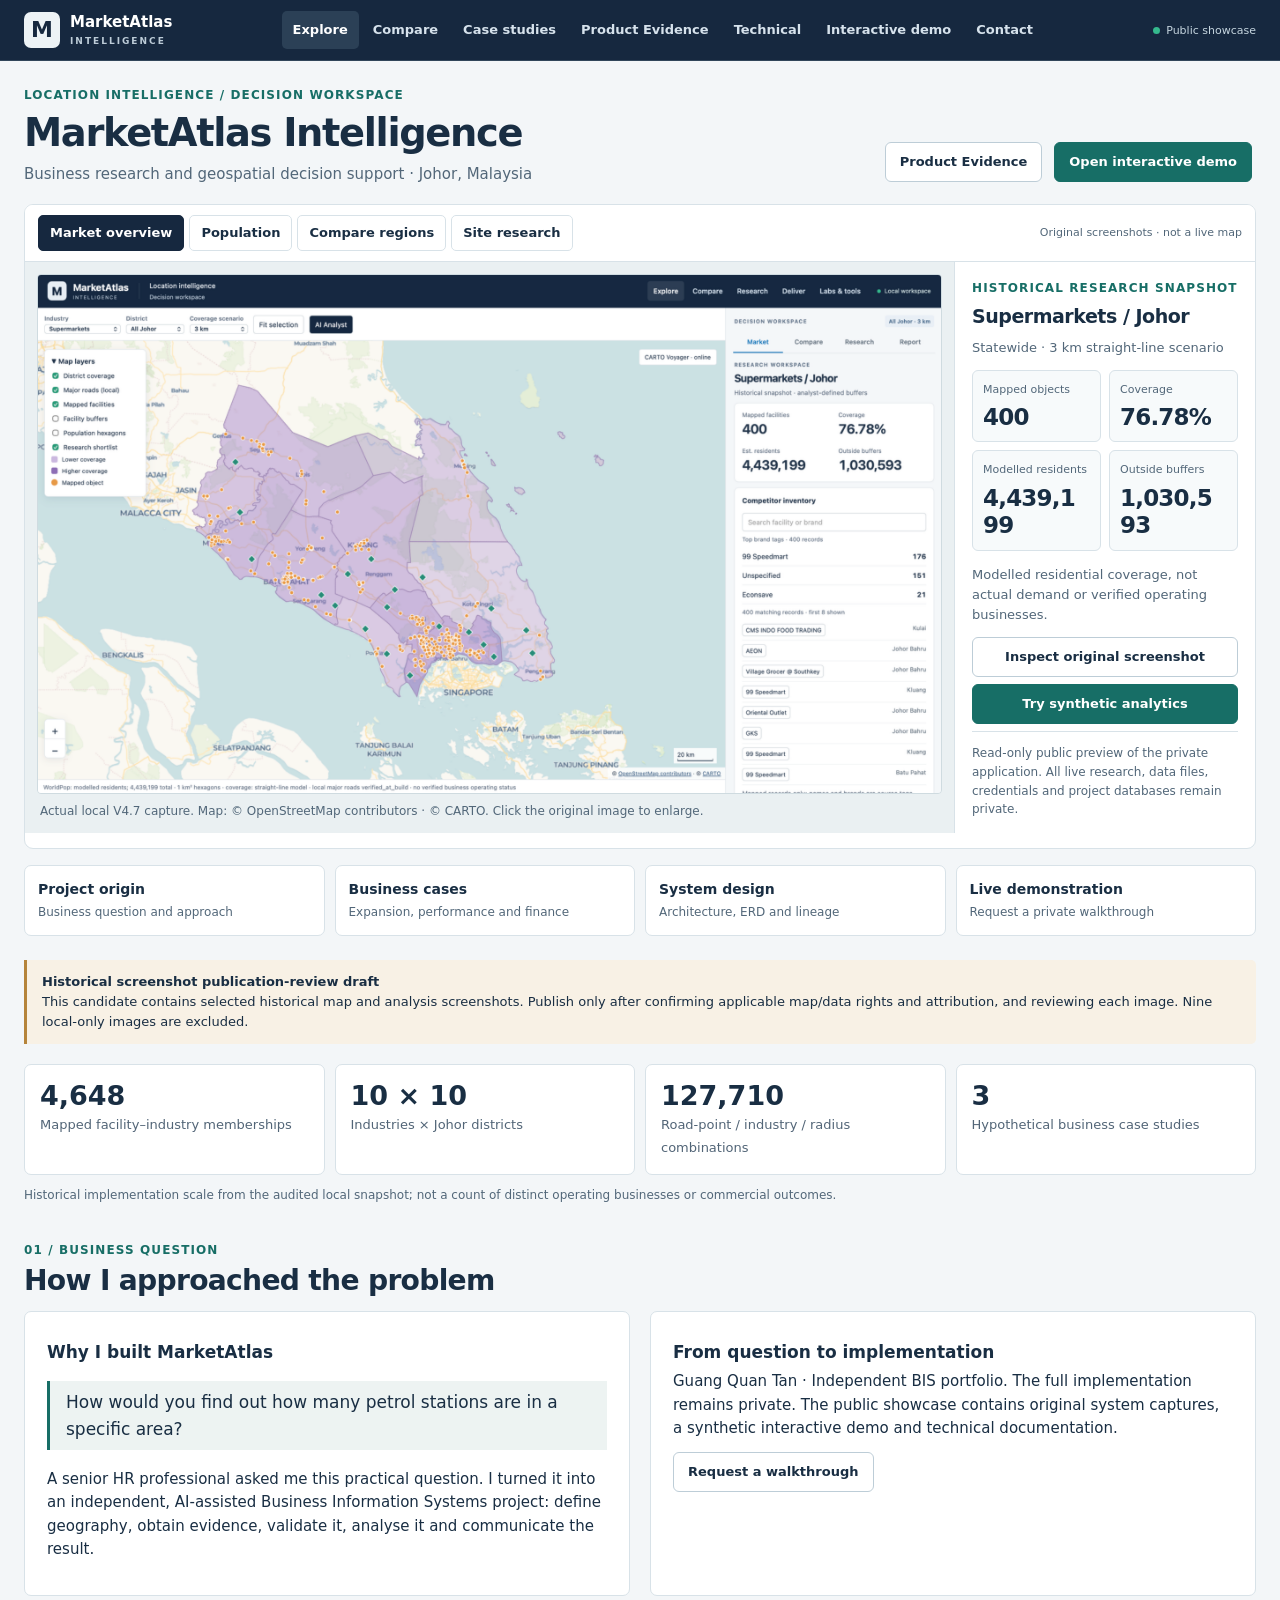
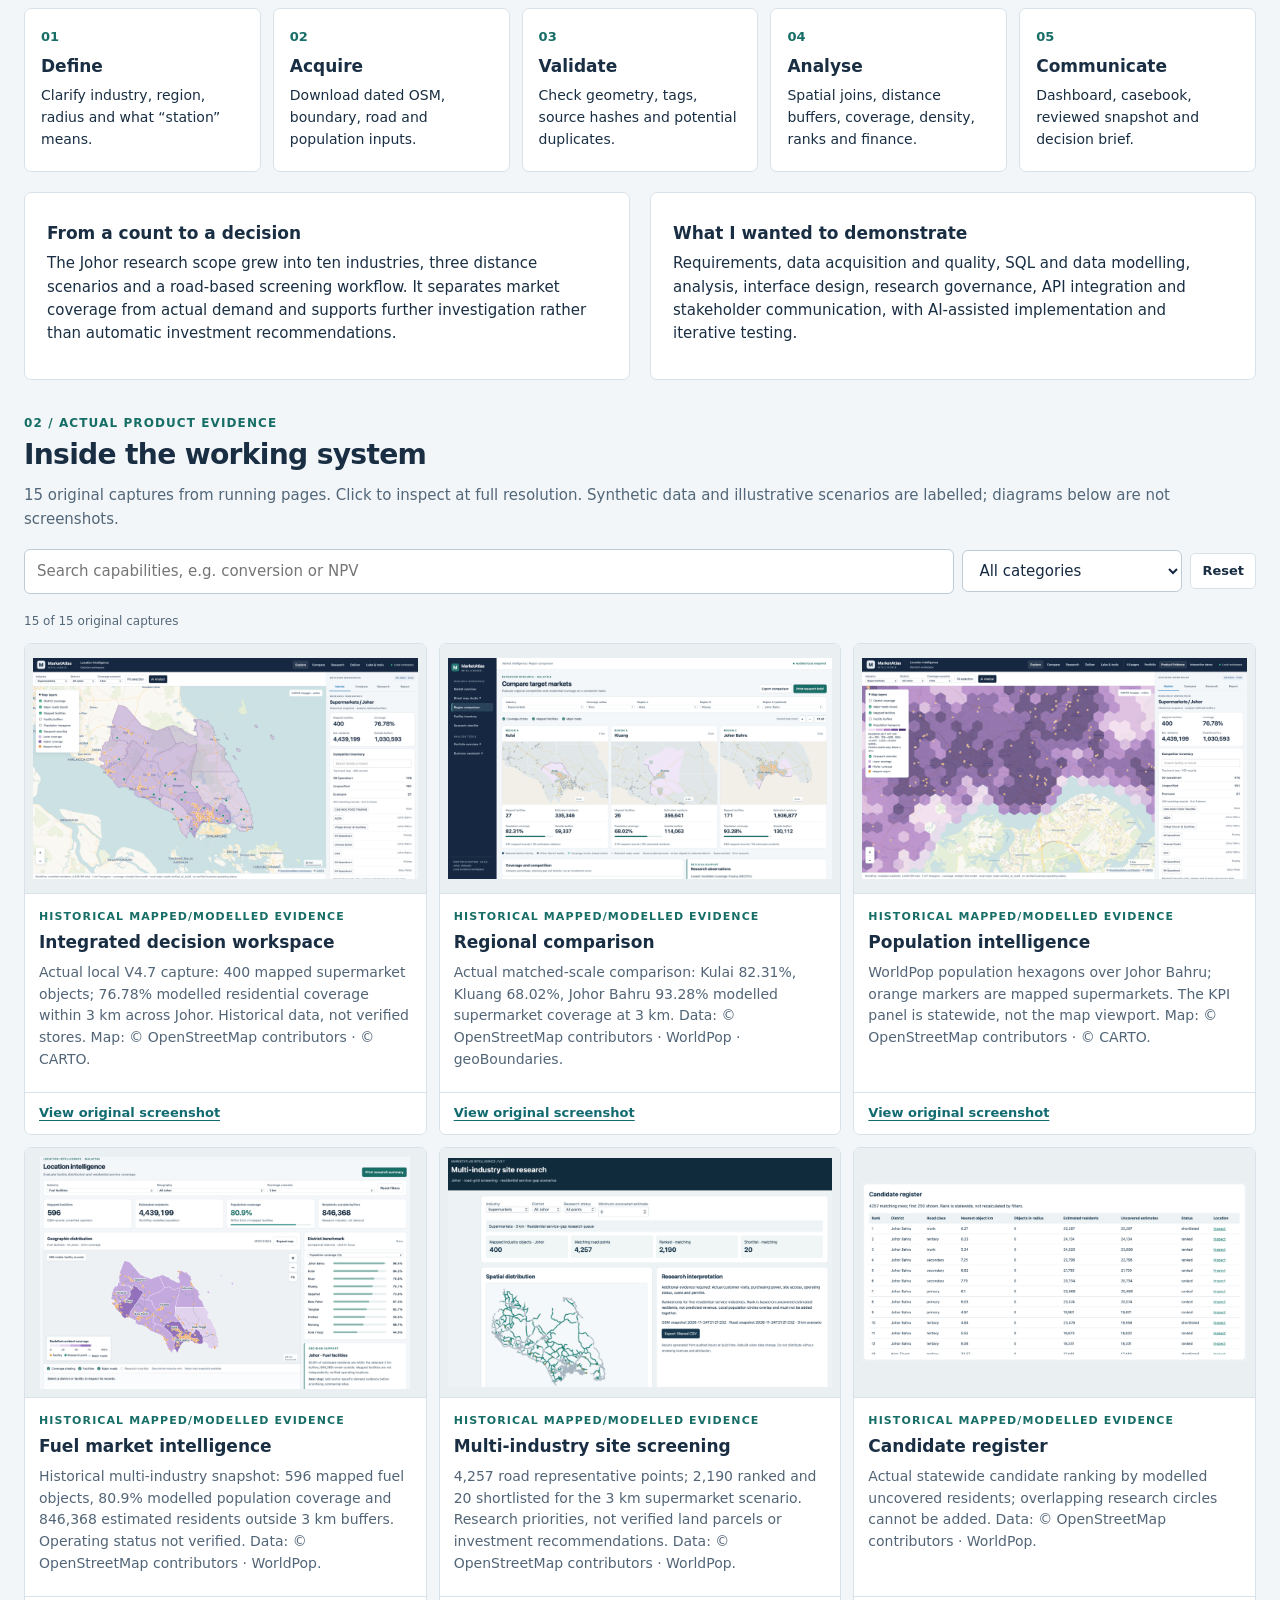
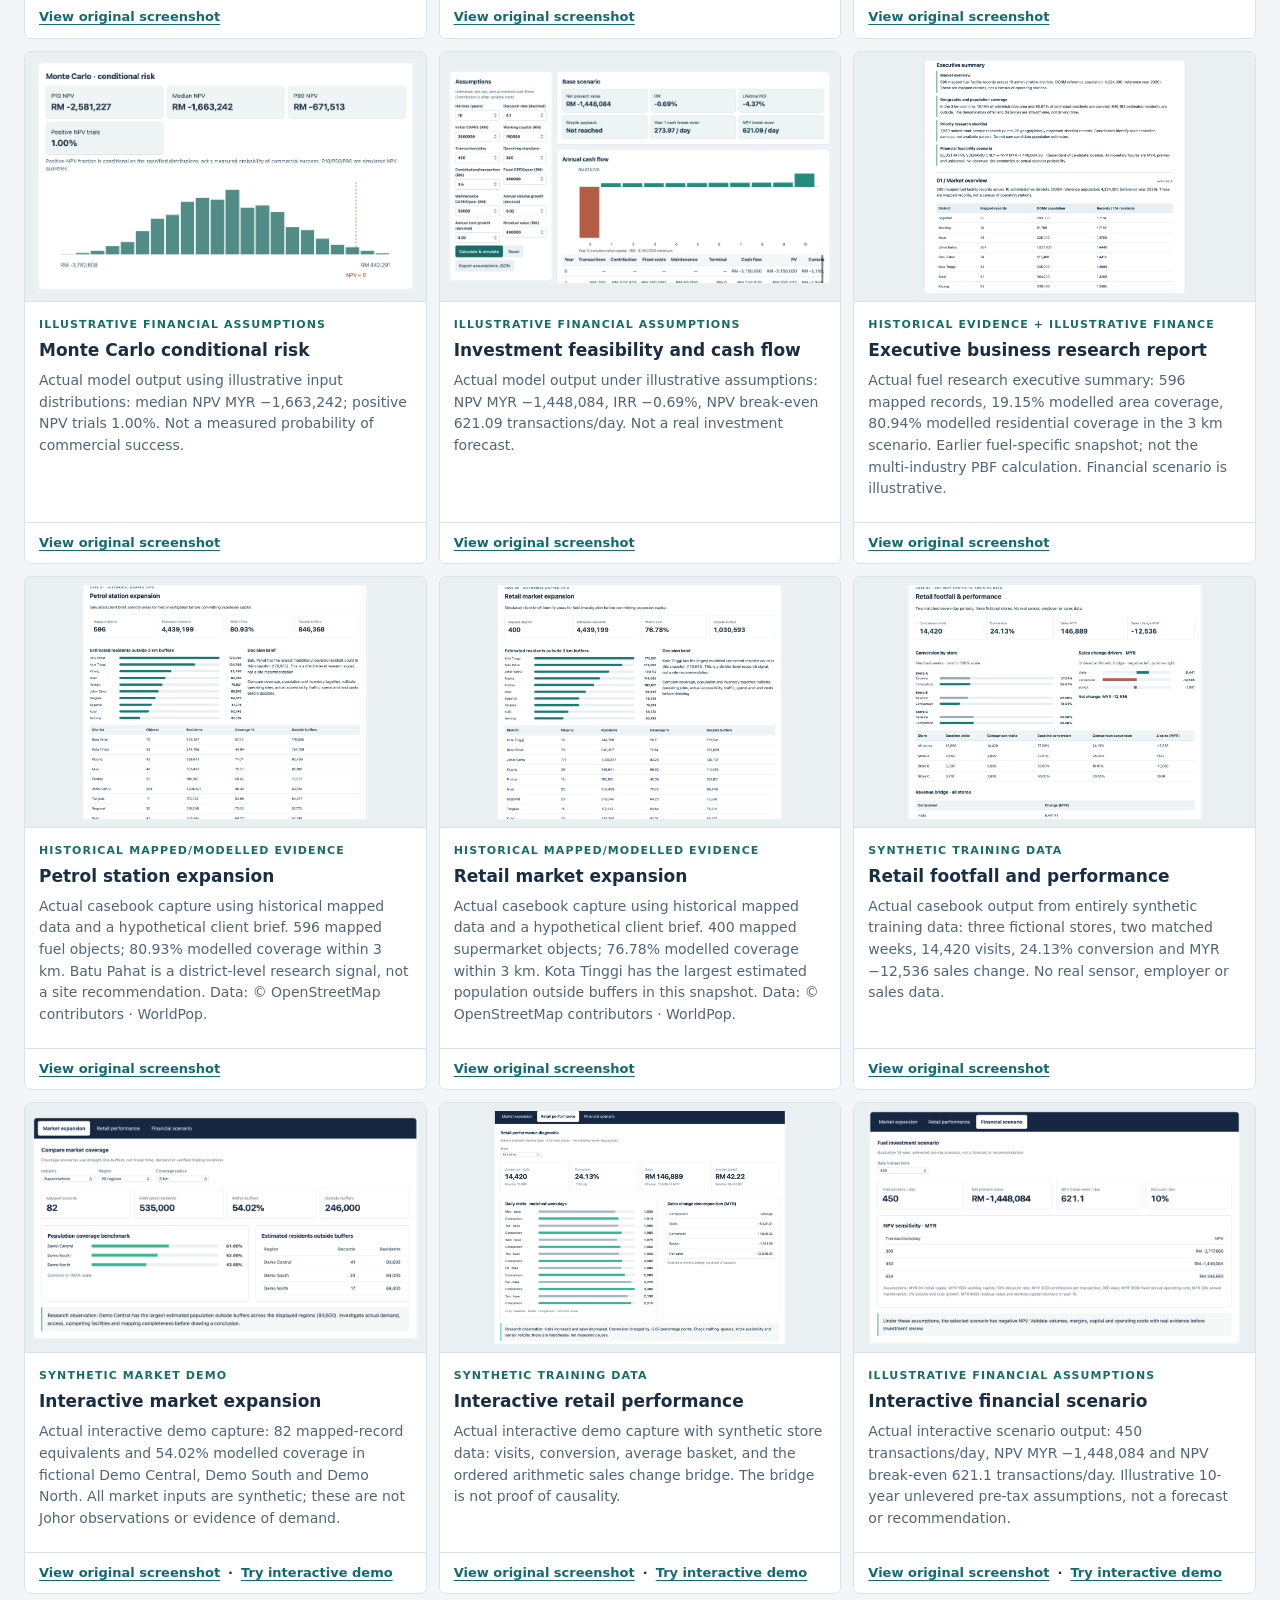
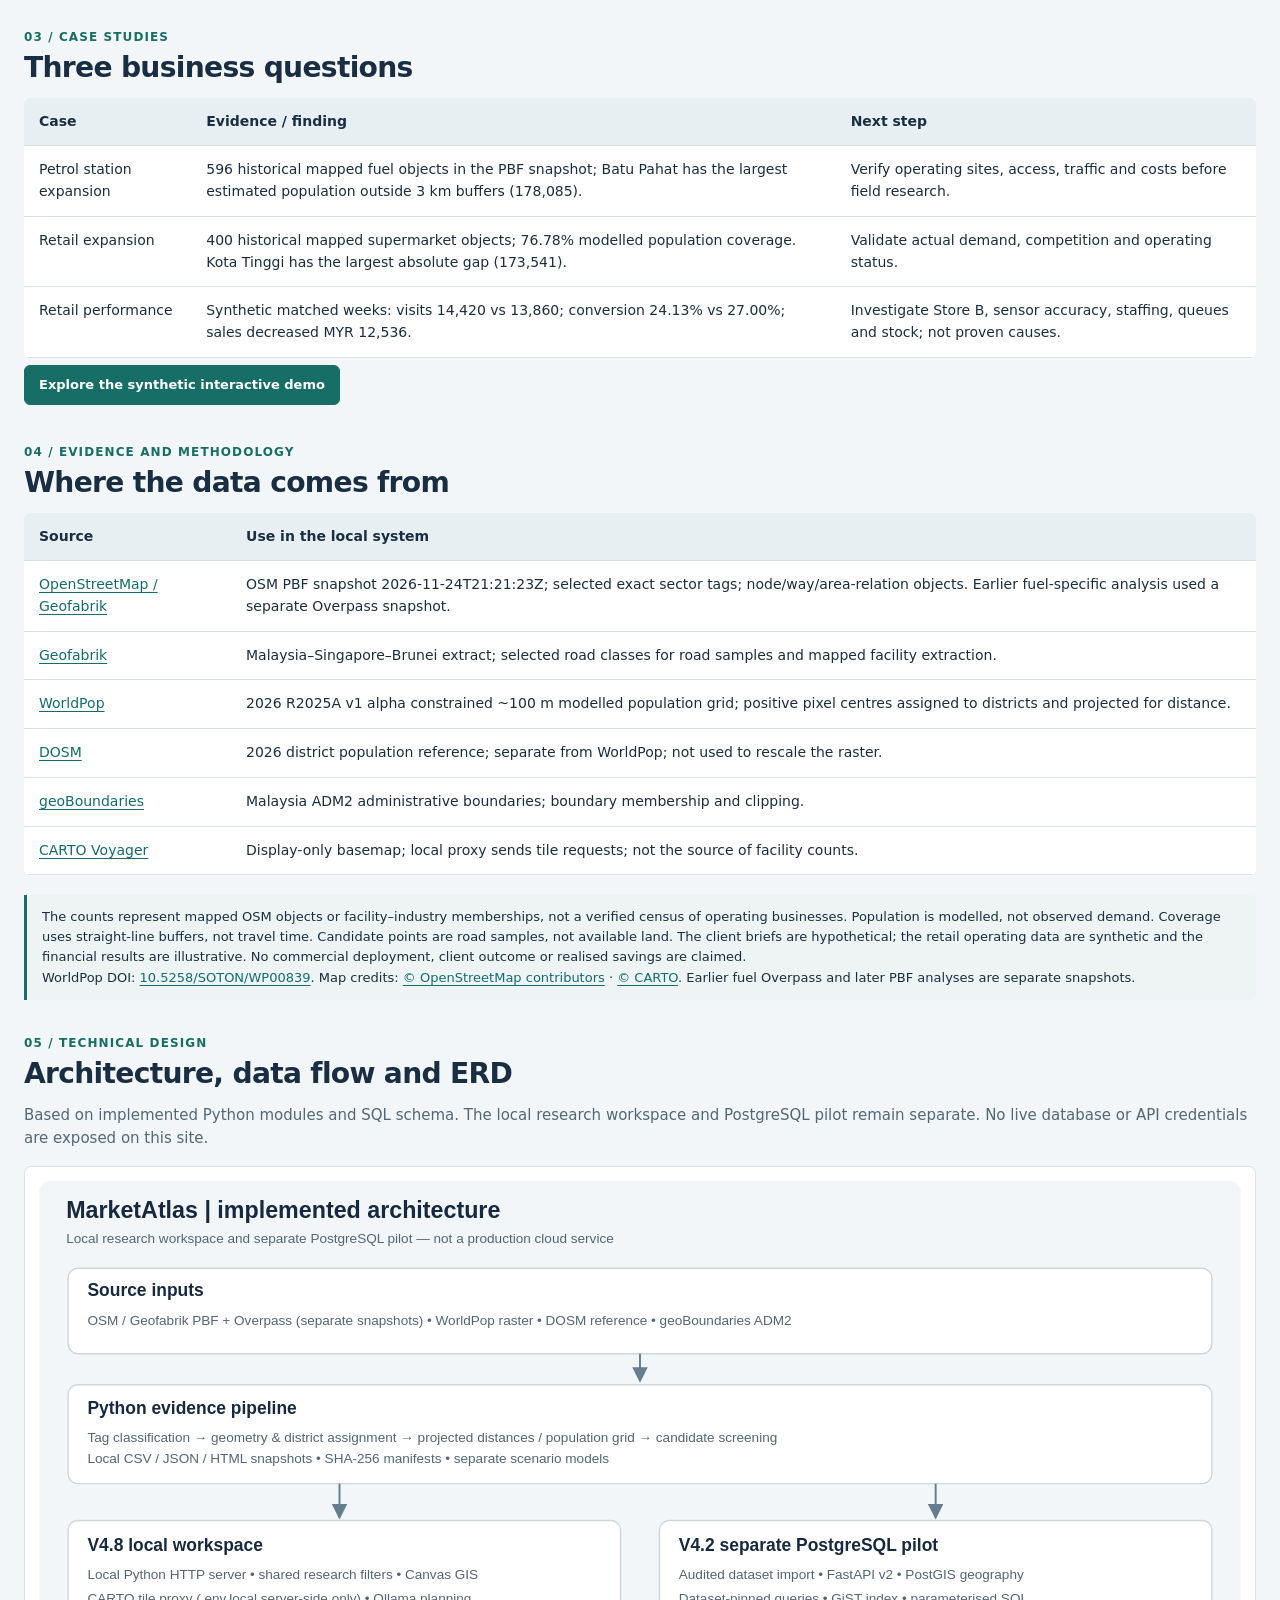
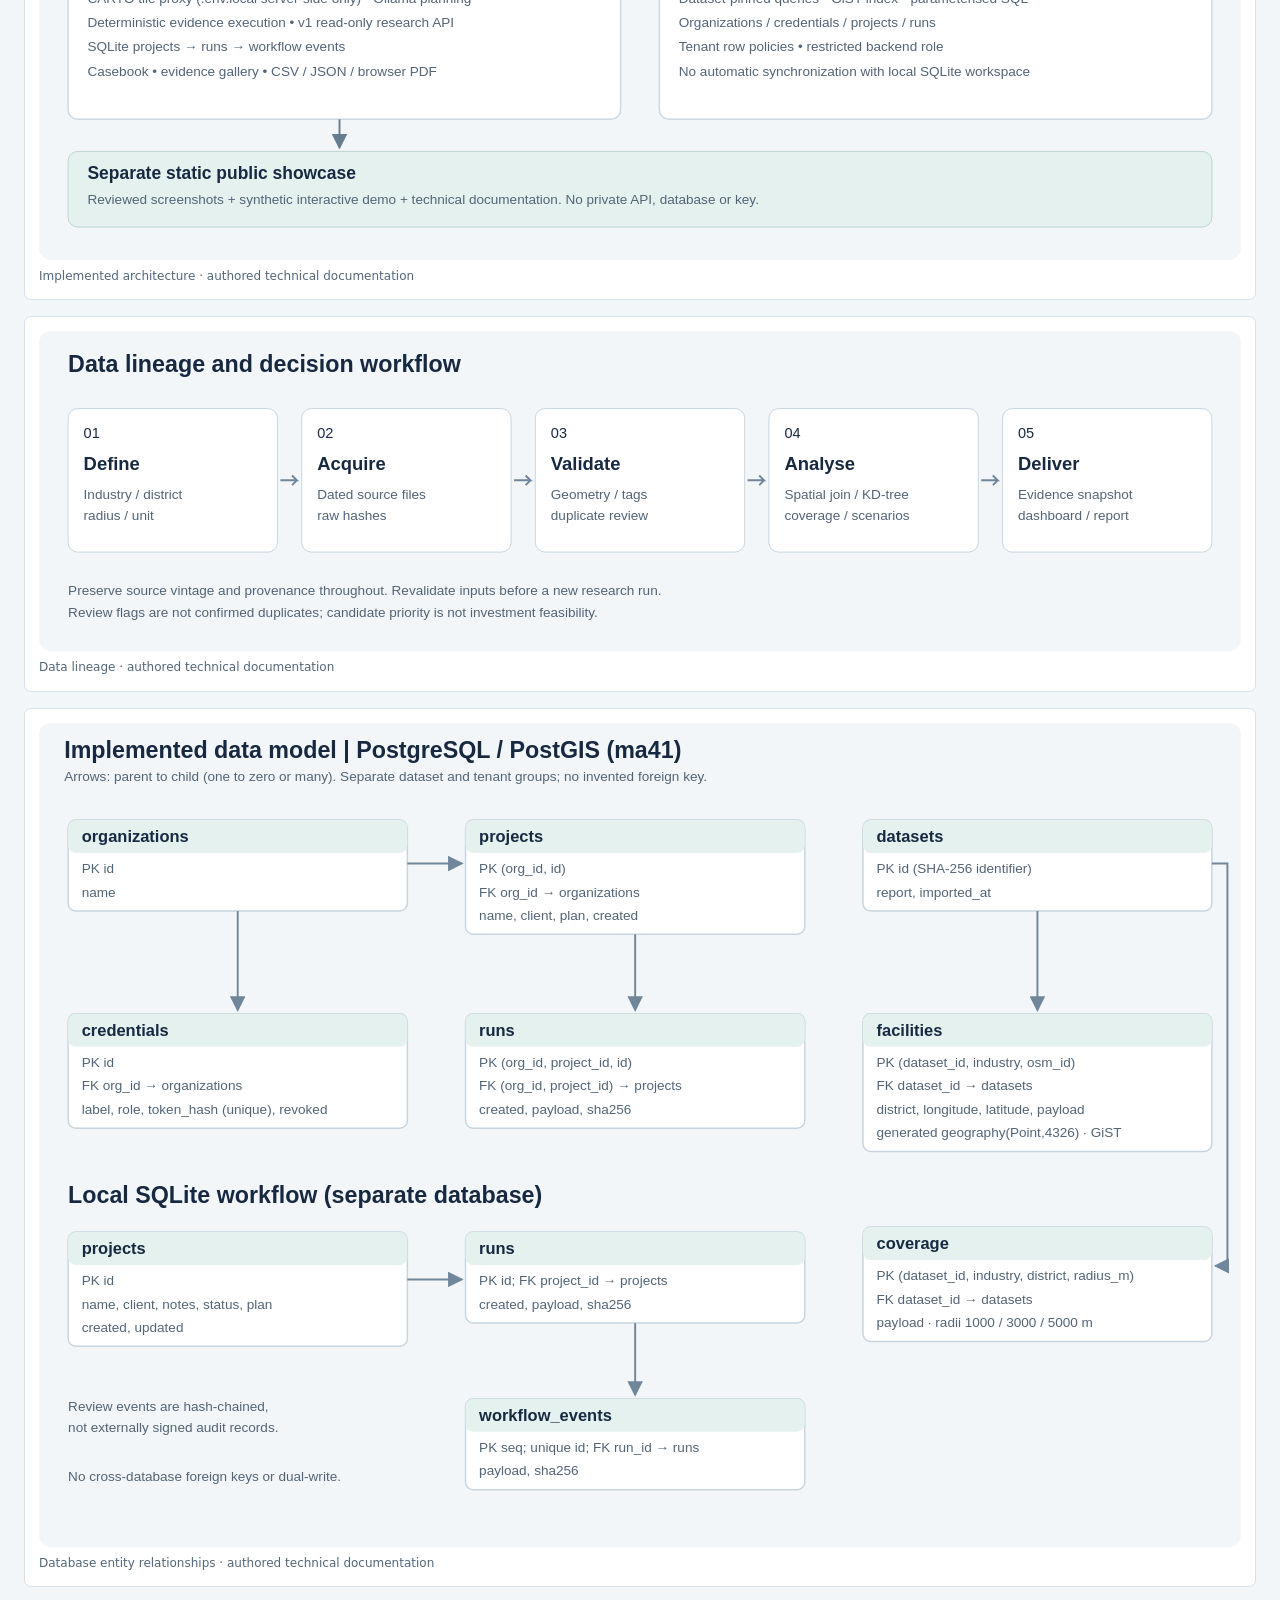
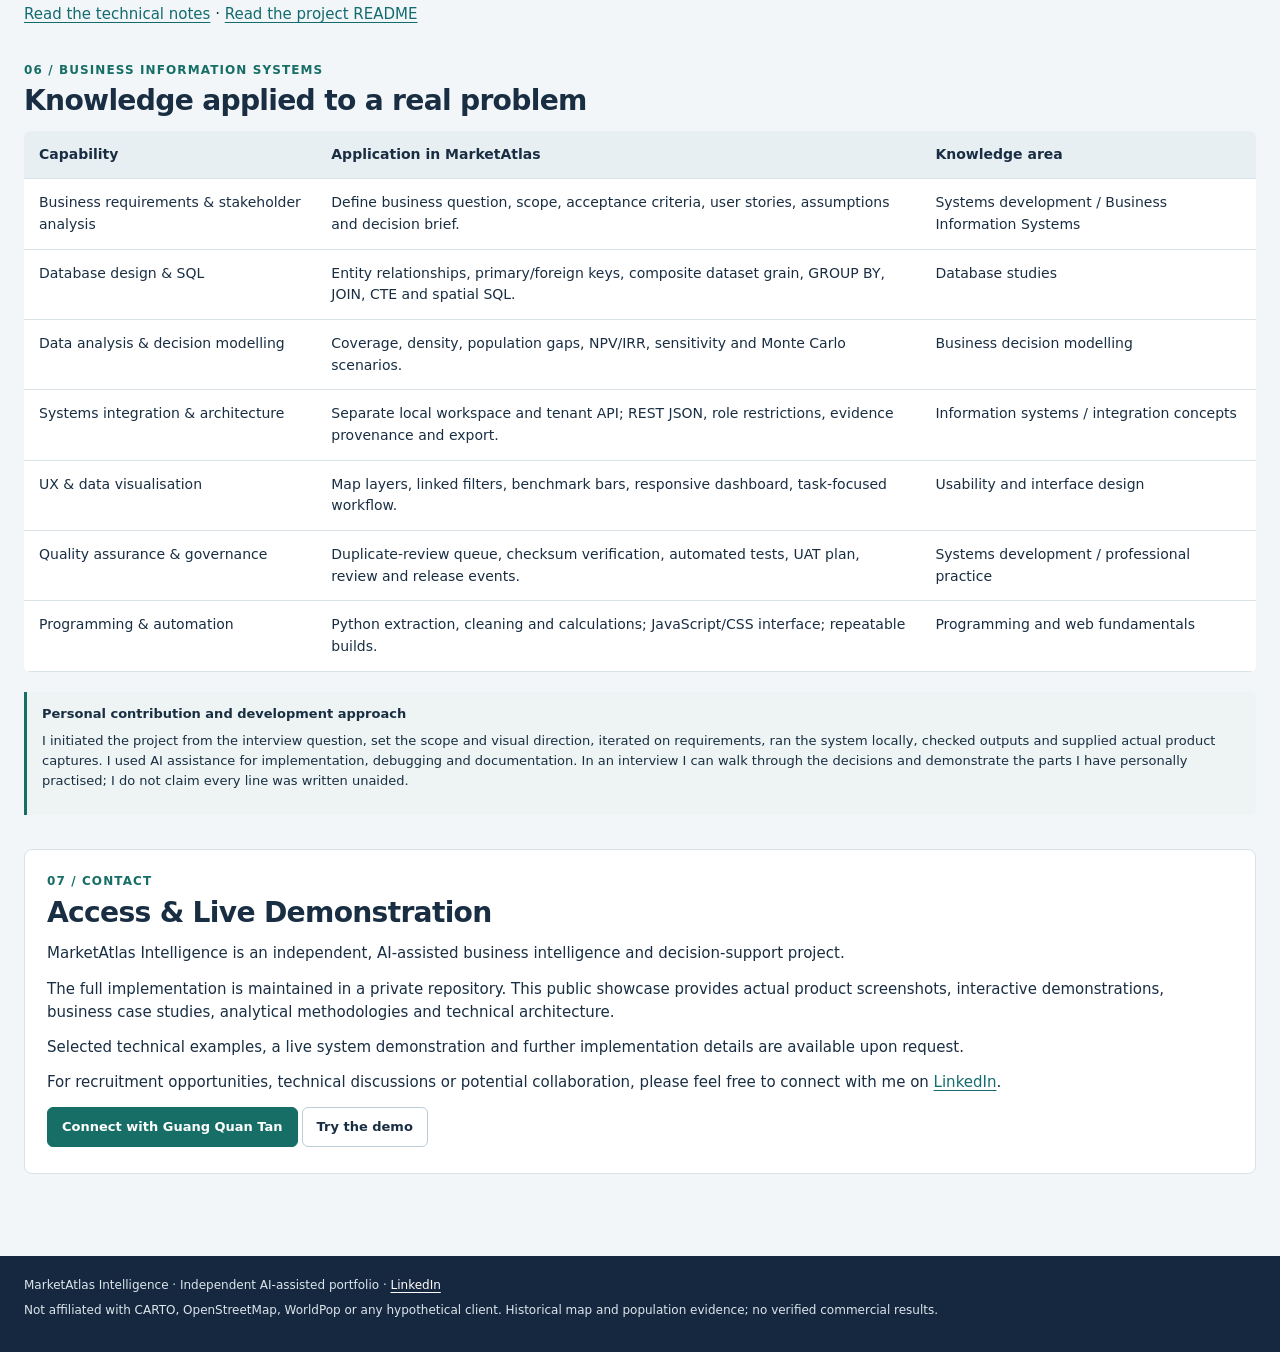
==== commit f28165a6: "Fix evidence thumbnail overlap and cache-bust responsive gallery styles" ====
--- a/index.html
+++ b/index.html
@@ -1,4 +1,4 @@
-<!doctype html><html lang="en"><head><meta charset="utf-8"><meta name="viewport" content="width=device-width,initial-scale=1"><meta name="referrer" content="no-referrer"><meta http-equiv="Content-Security-Policy" content="default-src 'none'; img-src 'self' file:; style-src 'self' 'unsafe-inline'; script-src 'unsafe-inline'; base-uri 'none'; form-action 'none'; connect-src 'none'"><title>MarketAtlas Intelligence | Guang Quan Tan</title><style>*{box-sizing:border-box}html{scroll-behavior:smooth}body{margin:0;background:#f5f7f8;color:#162941;font:16px/1.62 system-ui,-apple-system,BlinkMacSystemFont,"Segoe UI",sans-serif}a{color:#126b70;text-underline-offset:3px}header{background:#162941;color:white}header .wrap{display:flex;align-items:center;justify-content:space-between;gap:22px;padding:15px 0;flex-wrap:wrap}.brand{display:flex;align-items:center;gap:12px;font-weight:750;color:white;text-decoration:none}.mark{background:#edf2f6;color:#162941;border-radius:7px;width:38px;height:38px;display:grid;place-items:center;font-size:23px}.brand small{display:block;color:#c5d3df;font-weight:500;letter-spacing:2px;font-size:9px}nav{display:flex;gap:18px;flex-wrap:wrap}nav a{color:#dce5ec;text-decoration:none;font-size:14px}.wrap{width:min(1300px,calc(100% - 48px));margin:auto}main{padding:42px 0 60px}.hero{display:grid;grid-template-columns:1.08fr 1fr;gap:30px;align-items:center;margin-bottom:48px}.eyebrow{font-size:12px;font-weight:750;color:#176e66;letter-spacing:1.5px;text-transform:uppercase}h1{font-size:clamp(36px,4.4vw,62px);line-height:1.07;letter-spacing:-.045em;margin:12px 0 20px}h2{font-size:clamp(24px,2.6vw,34px);letter-spacing:-.025em;line-height:1.2;margin:8px 0 14px}h3{font-size:19px;line-height:1.3;margin:7px 0}p{margin:8px 0 16px}.muted{color:#526577}.hero p{font-size:17px}blockquote{margin:18px 0;border-left:3px solid #176e66;padding:8px 16px;background:#edf3f2;font-size:17px}.cta{display:inline-block;background:#162941;color:#fff;text-decoration:none;padding:11px 17px;border-radius:6px;font-weight:650;margin:4px 8px 4px 0}.cta.secondary{background:#fff;color:#162941;border:1px solid #cbd7df}.hero-image,.card{background:#fff;border:1px solid #d5dfe5;border-radius:12px;overflow:hidden}.hero-image img{width:100%;height:auto;display:block}.hero-image figcaption{padding:14px 18px;font-size:13px;color:#526577}figure{margin:0}.metrics{display:grid;grid-template-columns:repeat(4,1fr);gap:12px;margin:0 0 45px}.metric{background:white;padding:20px;border:1px solid #d5dfe5;border-radius:9px}.metric strong{display:block;font-size:31px;line-height:1.2;font-variant-numeric:tabular-nums}.metric span{font-size:13px;color:#526577}.section{margin:48px 0;scroll-margin-top:18px}.flow{display:grid;grid-template-columns:repeat(5,1fr);gap:12px}.flow article{background:#fff;border:1px solid #d5dfe5;border-radius:9px;padding:16px}.flow b{color:#176e66;font-size:13px}.flow p{font-size:14px;margin:5px 0}.gallery{display:grid;grid-template-columns:repeat(3,minmax(0,1fr));gap:16px}.card{display:flex;flex-direction:column}.card .shot{display:grid;place-items:center;min-height:190px;height:220px;background:#eaf0f2;border-bottom:1px solid #d5dfe5;padding:9px}.shot img{max-width:100%;max-height:100%;object-fit:contain;display:block}.card .body{padding:16px;flex:1}.kind{font-size:11px;letter-spacing:.4px;text-transform:uppercase;color:#176e66;font-weight:750}.card p{font-size:14px;color:#526577}.card .foot{padding:0 16px 15px;font-size:13px;font-weight:650}.tools{display:flex;gap:12px;flex-wrap:wrap;margin:18px 0}input,select{padding:10px 12px;border-radius:6px;border:1px solid #bdccd6;background:white;color:#162941;font:inherit}input{flex:1;min-width:190px}button{font:inherit}.diagram{background:#fff;border:1px solid #d5dfe5;padding:12px;border-radius:10px;margin:16px 0}.diagram img{width:100%;display:block}.tablewrap{overflow-x:auto}table{width:100%;border-collapse:collapse;background:white;font-size:14px}th,td{padding:13px 15px;text-align:left;border-bottom:1px solid #d8e2e7;vertical-align:top}th{background:#e8eff2}.callout{border-left:3px solid #176e66;background:#edf3f2;padding:16px 20px;margin:20px 0}.warn{border-left-color:#b5843b;background:#f7f0e3}.two{display:grid;grid-template-columns:1fr 1fr;gap:20px}.two article{padding:22px;background:white;border:1px solid #d5dfe5;border-radius:10px}footer{background:#162941;color:#dce5ec;padding:28px 0}footer a{color:white}small{font-size:12px}a:focus-visible,input:focus-visible,select:focus-visible{outline:3px solid #0878ba;outline-offset:3px}[hidden]{display:none!important}@media(max-width:850px){.hero,.two{grid-template-columns:1fr}.gallery{grid-template-columns:repeat(2,minmax(0,1fr))}.metrics{grid-template-columns:repeat(2,1fr)}.flow{grid-template-columns:repeat(2,1fr)}}@media(max-width:540px){.wrap{width:calc(100% - 28px)}main{padding-top:25px}.gallery,.flow{grid-template-columns:1fr}.metric{padding:13px}.metric strong{font-size:25px}.hero{gap:18px}.card .shot{height:210px}nav{gap:12px}}</style><link rel="stylesheet" href="assets/workspace.css"></head><body><header class="ma-header"><div class="wrap"><a class="ma-brand" href="index.html"><span class="mark">M</span><span>MarketAtlas<small>INTELLIGENCE</small></span></a><nav aria-label="Main navigation"><a href="index.html" aria-current="page">Explore</a><a href="demo.html#market">Compare</a><a href="index.html#cases">Case studies</a><a href="index.html#evidence">Product Evidence</a><a href="index.html#architecture">Technical</a><a href="demo.html">Interactive demo</a><a href="index.html#contact">Contact</a></nav><span class="ma-mode">Public showcase</span></div></header><main class="wrap"><section id="overview" aria-labelledby="workspace-title"><div class="ma-intro"><div><div class="eyebrow">Location intelligence / Decision workspace</div><h1 id="workspace-title">MarketAtlas Intelligence</h1><p>Business research and geospatial decision support · Johor, Malaysia</p></div><div class="ma-actions"><a class="cta secondary" href="#evidence">Product Evidence</a><a class="cta" href="demo.html#market">Open interactive demo</a></div></div><div class="ma-workspace"><div class="ma-toolbar" aria-label="Original workspace views"><button type="button" data-capture="command-center" aria-pressed="true">Market overview</button><button type="button" data-capture="population-hexagons" aria-pressed="false">Population</button><button type="button" data-capture="regional-comparison" aria-pressed="false">Compare regions</button><button type="button" data-capture="site-screening" aria-pressed="false">Site research</button><span class="ma-static">Original screenshots · not a live map</span></div><div class="ma-stage"><figure class="ma-canvas"><a id="capture-link" href="assets/command-center.png" target="_blank" rel="noopener"><img id="capture-image" src="assets/command-center.png" alt="Actual integrated decision workspace"></a><figcaption id="capture-caption">Actual local V4.7 capture. Map: © OpenStreetMap contributors · © CARTO. Click the original image to enlarge.</figcaption></figure><aside class="ma-rail" aria-label="Research snapshot"><div class="eyebrow">Historical research snapshot</div><h2 id="capture-title">Supermarkets / Johor</h2><p id="capture-scope">Statewide · 3 km straight-line scenario</p><div class="ma-kpis" id="capture-kpis"><div><span>Mapped objects</span><b>400</b></div><div><span>Coverage</span><b>76.78%</b></div><div><span>Modelled residents</span><b>4,439,199</b></div><div><span>Outside buffers</span><b>1,030,593</b></div></div><p id="capture-summary">Modelled residential coverage, not actual demand or verified operating businesses.</p><a id="capture-original" class="cta secondary" href="assets/command-center.png" target="_blank" rel="noopener">Inspect original screenshot</a><a class="cta" href="demo.html#market">Try synthetic analytics</a><p class="ma-note">Read-only public preview of the private application. All live research, data files, credentials and project databases remain private.</p></aside></div></div><div class="ma-links"><a href="#story"><strong>Project origin</strong><span>Business question and approach</span></a><a href="#cases"><strong>Business cases</strong><span>Expansion, performance and finance</span></a><a href="#architecture"><strong>System design</strong><span>Architecture, ERD and lineage</span></a><a href="#contact"><strong>Live demonstration</strong><span>Request a private walkthrough</span></a></div></section><div class="callout warn"><b>Historical screenshot publication-review draft</b><br>This candidate contains selected historical map and analysis screenshots. Publish only after confirming applicable map/data rights and attribution, and reviewing each image. Nine local-only images are excluded.</div><div class="metrics"><div class="metric"><strong>4,648</strong><span>Mapped facility–industry memberships</span></div><div class="metric"><strong>10 × 10</strong><span>Industries × Johor districts</span></div><div class="metric"><strong>127,710</strong><span>Road-point / industry / radius combinations</span></div><div class="metric"><strong>3</strong><span>Hypothetical business case studies</span></div></div><p class="muted"><small>Historical implementation scale from the audited local snapshot; not a count of distinct operating businesses or commercial outcomes.</small></p><section class="section" id="story"><div class="eyebrow">01 / Business question</div><h2>How I approached the problem</h2><div class="two" style="margin:12px 0"><article><h3>Why I built MarketAtlas</h3><blockquote>How would you find out how many petrol stations are in a specific area?</blockquote><p>A senior HR professional asked me this practical question. I turned it into an independent, AI-assisted Business Information Systems project: define geography, obtain evidence, validate it, analyse it and communicate the result.</p></article><article><h3>From question to implementation</h3><p>Guang Quan Tan · Independent BIS portfolio. The full implementation remains private. The public showcase contains original system captures, a synthetic interactive demo and technical documentation.</p><a class="cta secondary" href="#contact">Request a walkthrough</a></article></div><div class="flow"><article><b>01</b><h3>Define</h3><p>Clarify industry, region, radius and what “station” means.</p></article><article><b>02</b><h3>Acquire</h3><p>Download dated OSM, boundary, road and population inputs.</p></article><article><b>03</b><h3>Validate</h3><p>Check geometry, tags, source hashes and potential duplicates.</p></article><article><b>04</b><h3>Analyse</h3><p>Spatial joins, distance buffers, coverage, density, ranks and finance.</p></article><article><b>05</b><h3>Communicate</h3><p>Dashboard, casebook, reviewed snapshot and decision brief.</p></article></div><div class="two" style="margin-top:20px"><article><h3>From a count to a decision</h3><p>The Johor research scope grew into ten industries, three distance scenarios and a road-based screening workflow. It separates market coverage from actual demand and supports further investigation rather than automatic investment recommendations.</p></article><article><h3>What I wanted to demonstrate</h3><p>Requirements, data acquisition and quality, SQL and data modelling, analysis, interface design, research governance, API integration and stakeholder communication, with AI-assisted implementation and iterative testing.</p></article></div></section><section class="section" id="evidence"><div class="eyebrow">02 / Actual product evidence</div><h2>Inside the working system</h2><p class="muted">15 original captures from running pages. Click to inspect at full resolution. Synthetic data and illustrative scenarios are labelled; diagrams below are not screenshots.</p><div class="tools"><input id="q" type="search" aria-label="Search product evidence" placeholder="Search capabilities, e.g. conversion or NPV"><select id="group" aria-label="Filter category"><option value="">All categories</option><option>Business case studies</option><option>Financial intelligence</option><option>Interactive analytics</option><option>Location intelligence</option><option>Market intelligence</option><option>Report and delivery</option><option>Site selection</option></select><button class="ma-reset" type="button" id="reset-evidence">Reset</button></div><p id="count" aria-live="polite" class="muted"></p><div class="gallery"><article class="card" data-group="Location intelligence" data-search="integrated decision workspace actual local v4.7 capture: 400 mapped supermarket objects; 76.78% modelled residential coverage within 3 km across johor. historical data, not verified stores. map: © openstreetmap contributors · © carto. historical mapped/modelled evidence"><a class="shot" href="assets/command-center.png" target="_blank" rel="noopener"><img loading="lazy" src="assets/command-center.png" alt="Integrated decision workspace original capture"></a><div class="body"><div class="kind">Historical mapped/modelled evidence</div><h3>Integrated decision workspace</h3><p>Actual local V4.7 capture: 400 mapped supermarket objects; 76.78% modelled residential coverage within 3 km across Johor. Historical data, not verified stores. Map: © OpenStreetMap contributors · © CARTO.</p></div><div class="foot"><a href="assets/command-center.png" target="_blank" rel="noopener">View original screenshot</a></div></article><article class="card" data-group="Market intelligence" data-search="regional comparison actual matched-scale comparison: kulai 82.31%, kluang 68.02%, johor bahru 93.28% modelled supermarket coverage at 3 km. data: © openstreetmap contributors · worldpop · geoboundaries. historical mapped/modelled evidence"><a class="shot" href="assets/regional-comparison.png" target="_blank" rel="noopener"><img loading="lazy" src="assets/regional-comparison.png" alt="Regional comparison original capture"></a><div class="body"><div class="kind">Historical mapped/modelled evidence</div><h3>Regional comparison</h3><p>Actual matched-scale comparison: Kulai 82.31%, Kluang 68.02%, Johor Bahru 93.28% modelled supermarket coverage at 3 km. Data: © OpenStreetMap contributors · WorldPop · geoBoundaries.</p></div><div class="foot"><a href="assets/regional-comparison.png" target="_blank" rel="noopener">View original screenshot</a></div></article><article class="card" data-group="Location intelligence" data-search="population intelligence worldpop population hexagons over johor bahru; orange markers are mapped supermarkets. the kpi panel is statewide, not the map viewport. map: © openstreetmap contributors · © carto. historical mapped/modelled evidence"><a class="shot" href="assets/population-hexagons.png" target="_blank" rel="noopener"><img loading="lazy" src="assets/population-hexagons.png" alt="Population intelligence original capture"></a><div class="body"><div class="kind">Historical mapped/modelled evidence</div><h3>Population intelligence</h3><p>WorldPop population hexagons over Johor Bahru; orange markers are mapped supermarkets. The KPI panel is statewide, not the map viewport. Map: © OpenStreetMap contributors · © CARTO.</p></div><div class="foot"><a href="assets/population-hexagons.png" target="_blank" rel="noopener">View original screenshot</a></div></article><article class="card" data-group="Market intelligence" data-search="fuel market intelligence historical multi-industry snapshot: 596 mapped fuel objects, 80.9% modelled population coverage and 846,368 estimated residents outside 3 km buffers. operating status not verified. data: © openstreetmap contributors · worldpop. historical mapped/modelled evidence"><a class="shot" href="assets/fuel-dashboard.png" target="_blank" rel="noopener"><img loading="lazy" src="assets/fuel-dashboard.png" alt="Fuel market intelligence original capture"></a><div class="body"><div class="kind">Historical mapped/modelled evidence</div><h3>Fuel market intelligence</h3><p>Historical multi-industry snapshot: 596 mapped fuel objects, 80.9% modelled population coverage and 846,368 estimated residents outside 3 km buffers. Operating status not verified. Data: © OpenStreetMap contributors · WorldPop.</p></div><div class="foot"><a href="assets/fuel-dashboard.png" target="_blank" rel="noopener">View original screenshot</a></div></article><article class="card" data-group="Site selection" data-search="multi-industry site screening 4,257 road representative points; 2,190 ranked and 20 shortlisted for the 3 km supermarket scenario. research priorities, not verified land parcels or investment recommendations. data: © openstreetmap contributors · worldpop. historical mapped/modelled evidence"><a class="shot" href="assets/site-screening.png" target="_blank" rel="noopener"><img loading="lazy" src="assets/site-screening.png" alt="Multi-industry site screening original capture"></a><div class="body"><div class="kind">Historical mapped/modelled evidence</div><h3>Multi-industry site screening</h3><p>4,257 road representative points; 2,190 ranked and 20 shortlisted for the 3 km supermarket scenario. Research priorities, not verified land parcels or investment recommendations. Data: © OpenStreetMap contributors · WorldPop.</p></div><div class="foot"><a href="assets/site-screening.png" target="_blank" rel="noopener">View original screenshot</a></div></article><article class="card" data-group="Site selection" data-search="candidate register actual statewide candidate ranking by modelled uncovered residents; overlapping research circles cannot be added. data: © openstreetmap contributors · worldpop. historical mapped/modelled evidence"><a class="shot" href="assets/candidate-register.png" target="_blank" rel="noopener"><img loading="lazy" src="assets/candidate-register.png" alt="Candidate register original capture"></a><div class="body"><div class="kind">Historical mapped/modelled evidence</div><h3>Candidate register</h3><p>Actual statewide candidate ranking by modelled uncovered residents; overlapping research circles cannot be added. Data: © OpenStreetMap contributors · WorldPop.</p></div><div class="foot"><a href="assets/candidate-register.png" target="_blank" rel="noopener">View original screenshot</a></div></article><article class="card" data-group="Financial intelligence" data-search="monte carlo conditional risk actual model output using illustrative input distributions: median npv myr −1,663,242; positive npv trials 1.00%. not a measured probability of commercial success. illustrative financial assumptions"><a class="shot" href="assets/finance-risk.png" target="_blank" rel="noopener"><img loading="lazy" src="assets/finance-risk.png" alt="Monte Carlo conditional risk original capture"></a><div class="body"><div class="kind">Illustrative financial assumptions</div><h3>Monte Carlo conditional risk</h3><p>Actual model output using illustrative input distributions: median NPV MYR −1,663,242; positive NPV trials 1.00%. Not a measured probability of commercial success.</p></div><div class="foot"><a href="assets/finance-risk.png" target="_blank" rel="noopener">View original screenshot</a></div></article><article class="card" data-group="Financial intelligence" data-search="investment feasibility and cash flow actual model output under illustrative assumptions: npv myr −1,448,084, irr −0.69%, npv break-even 621.09 transactions/day. not a real investment forecast. illustrative financial assumptions"><a class="shot" href="assets/finance-base.png" target="_blank" rel="noopener"><img loading="lazy" src="assets/finance-base.png" alt="Investment feasibility and cash flow original capture"></a><div class="body"><div class="kind">Illustrative financial assumptions</div><h3>Investment feasibility and cash flow</h3><p>Actual model output under illustrative assumptions: NPV MYR −1,448,084, IRR −0.69%, NPV break-even 621.09 transactions/day. Not a real investment forecast.</p></div><div class="foot"><a href="assets/finance-base.png" target="_blank" rel="noopener">View original screenshot</a></div></article><article class="card" data-group="Report and delivery" data-search="executive business research report actual fuel research executive summary: 596 mapped records, 19.15% modelled area coverage, 80.94% modelled residential coverage in the 3 km scenario. earlier fuel-specific snapshot; not the multi-industry pbf calculation. financial scenario is illustrative. historical evidence + illustrative finance"><a class="shot" href="assets/executive-report.png" target="_blank" rel="noopener"><img loading="lazy" src="assets/executive-report.png" alt="Executive business research report original capture"></a><div class="body"><div class="kind">Historical evidence + illustrative finance</div><h3>Executive business research report</h3><p>Actual fuel research executive summary: 596 mapped records, 19.15% modelled area coverage, 80.94% modelled residential coverage in the 3 km scenario. Earlier fuel-specific snapshot; not the multi-industry PBF calculation. Financial scenario is illustrative.</p></div><div class="foot"><a href="assets/executive-report.png" target="_blank" rel="noopener">View original screenshot</a></div></article><article class="card" data-group="Business case studies" data-search="petrol station expansion actual casebook capture using historical mapped data and a hypothetical client brief. 596 mapped fuel objects; 80.93% modelled coverage within 3 km. batu pahat is a district-level research signal, not a site recommendation. data: © openstreetmap contributors · worldpop. historical mapped/modelled evidence"><a class="shot" href="assets/case-fuel.png" target="_blank" rel="noopener"><img loading="lazy" src="assets/case-fuel.png" alt="Petrol station expansion original capture"></a><div class="body"><div class="kind">Historical mapped/modelled evidence</div><h3>Petrol station expansion</h3><p>Actual casebook capture using historical mapped data and a hypothetical client brief. 596 mapped fuel objects; 80.93% modelled coverage within 3 km. Batu Pahat is a district-level research signal, not a site recommendation. Data: © OpenStreetMap contributors · WorldPop.</p></div><div class="foot"><a href="assets/case-fuel.png" target="_blank" rel="noopener">View original screenshot</a></div></article><article class="card" data-group="Business case studies" data-search="retail market expansion actual casebook capture using historical mapped data and a hypothetical client brief. 400 mapped supermarket objects; 76.78% modelled coverage within 3 km. kota tinggi has the largest estimated population outside buffers in this snapshot. data: © openstreetmap contributors · worldpop. historical mapped/modelled evidence"><a class="shot" href="assets/case-retail.png" target="_blank" rel="noopener"><img loading="lazy" src="assets/case-retail.png" alt="Retail market expansion original capture"></a><div class="body"><div class="kind">Historical mapped/modelled evidence</div><h3>Retail market expansion</h3><p>Actual casebook capture using historical mapped data and a hypothetical client brief. 400 mapped supermarket objects; 76.78% modelled coverage within 3 km. Kota Tinggi has the largest estimated population outside buffers in this snapshot. Data: © OpenStreetMap contributors · WorldPop.</p></div><div class="foot"><a href="assets/case-retail.png" target="_blank" rel="noopener">View original screenshot</a></div></article><article class="card" data-group="Business case studies" data-search="retail footfall and performance actual casebook output from entirely synthetic training data: three fictional stores, two matched weeks, 14,420 visits, 24.13% conversion and myr −12,536 sales change. no real sensor, employer or sales data. synthetic training data"><a class="shot" href="assets/case-footfall.png" target="_blank" rel="noopener"><img loading="lazy" src="assets/case-footfall.png" alt="Retail footfall and performance original capture"></a><div class="body"><div class="kind">Synthetic training data</div><h3>Retail footfall and performance</h3><p>Actual casebook output from entirely synthetic training data: three fictional stores, two matched weeks, 14,420 visits, 24.13% conversion and MYR −12,536 sales change. No real sensor, employer or sales data.</p></div><div class="foot"><a href="assets/case-footfall.png" target="_blank" rel="noopener">View original screenshot</a></div></article><article class="card" data-group="Interactive analytics" data-search="interactive market expansion actual interactive demo capture: 82 mapped-record equivalents and 54.02% modelled coverage in fictional demo central, demo south and demo north. all market inputs are synthetic; these are not johor observations or evidence of demand. synthetic market demo"><a class="shot" href="assets/demo-market.png" target="_blank" rel="noopener"><img loading="lazy" src="assets/demo-market.png" alt="Interactive market expansion original capture"></a><div class="body"><div class="kind">Synthetic market demo</div><h3>Interactive market expansion</h3><p>Actual interactive demo capture: 82 mapped-record equivalents and 54.02% modelled coverage in fictional Demo Central, Demo South and Demo North. All market inputs are synthetic; these are not Johor observations or evidence of demand.</p></div><div class="foot"><a href="assets/demo-market.png" target="_blank" rel="noopener">View original screenshot</a> · <a href="demo.html#market">Try interactive demo</a></div></article><article class="card" data-group="Interactive analytics" data-search="interactive retail performance actual interactive demo capture with synthetic store data: visits, conversion, average basket, and the ordered arithmetic sales change bridge. the bridge is not proof of causality. synthetic training data"><a class="shot" href="assets/demo-retail.png" target="_blank" rel="noopener"><img loading="lazy" src="assets/demo-retail.png" alt="Interactive retail performance original capture"></a><div class="body"><div class="kind">Synthetic training data</div><h3>Interactive retail performance</h3><p>Actual interactive demo capture with synthetic store data: visits, conversion, average basket, and the ordered arithmetic sales change bridge. The bridge is not proof of causality.</p></div><div class="foot"><a href="assets/demo-retail.png" target="_blank" rel="noopener">View original screenshot</a> · <a href="demo.html#retail">Try interactive demo</a></div></article><article class="card" data-group="Interactive analytics" data-search="interactive financial scenario actual interactive scenario output: 450 transactions/day, npv myr −1,448,084 and npv break-even 621.1 transactions/day. illustrative 10-year unlevered pre-tax assumptions, not a forecast or recommendation. illustrative financial assumptions"><a class="shot" href="assets/demo-finance.png" target="_blank" rel="noopener"><img loading="lazy" src="assets/demo-finance.png" alt="Interactive financial scenario original capture"></a><div class="body"><div class="kind">Illustrative financial assumptions</div><h3>Interactive financial scenario</h3><p>Actual interactive scenario output: 450 transactions/day, NPV MYR −1,448,084 and NPV break-even 621.1 transactions/day. Illustrative 10-year unlevered pre-tax assumptions, not a forecast or recommendation.</p></div><div class="foot"><a href="assets/demo-finance.png" target="_blank" rel="noopener">View original screenshot</a> · <a href="demo.html#finance">Try interactive demo</a></div></article></div></section><section class="section" id="cases"><div class="eyebrow">03 / Case studies</div><h2>Three business questions</h2><div class="tablewrap"><table><thead><tr><th>Case</th><th>Evidence / finding</th><th>Next step</th></tr></thead><tbody><tr><td>Petrol station expansion</td><td>596 historical mapped fuel objects in the PBF snapshot; Batu Pahat has the largest estimated population outside 3 km buffers (178,085).</td><td>Verify operating sites, access, traffic and costs before field research.</td></tr><tr><td>Retail expansion</td><td>400 historical mapped supermarket objects; 76.78% modelled population coverage. Kota Tinggi has the largest absolute gap (173,541).</td><td>Validate actual demand, competition and operating status.</td></tr><tr><td>Retail performance</td><td>Synthetic matched weeks: visits 14,420 vs 13,860; conversion 24.13% vs 27.00%; sales decreased MYR 12,536.</td><td>Investigate Store B, sensor accuracy, staffing, queues and stock; not proven causes.</td></tr></tbody></table></div><p><a class="cta" href="demo.html">Explore the synthetic interactive demo</a></p></section><section class="section" id="method"><div class="eyebrow">04 / Evidence and methodology</div><h2>Where the data comes from</h2><div class="tablewrap"><table><thead><tr><th>Source</th><th>Use in the local system</th></tr></thead><tbody><tr><td><a href="https://www.openstreetmap.org/copyright">OpenStreetMap / Geofabrik</a></td><td>OSM PBF snapshot 2026-11-24T21:21:23Z; selected exact sector tags; node/way/area-relation objects. Earlier fuel-specific analysis used a separate Overpass snapshot.</td></tr><tr><td><a href="https://download.geofabrik.de/asia/malaysia-singapore-brunei.html">Geofabrik</a></td><td>Malaysia–Singapore–Brunei extract; selected road classes for road samples and mapped facility extraction.</td></tr><tr><td><a href="https://hub.worldpop.org/geodata/summary?id=74272">WorldPop</a></td><td>2026 R2025A v1 alpha constrained ~100 m modelled population grid; positive pixel centres assigned to districts and projected for distance.</td></tr><tr><td><a href="https://open.dosm.gov.my/">DOSM</a></td><td>2026 district population reference; separate from WorldPop; not used to rescale the raster.</td></tr><tr><td><a href="https://www.geoboundaries.org/">geoBoundaries</a></td><td>Malaysia ADM2 administrative boundaries; boundary membership and clipping.</td></tr><tr><td><a href="https://carto.com/attribution/">CARTO Voyager</a></td><td>Display-only basemap; local proxy sends tile requests; not the source of facility counts.</td></tr></tbody></table></div><div class="callout">The counts represent mapped OSM objects or facility–industry memberships, not a verified census of operating businesses. Population is modelled, not observed demand. Coverage uses straight-line buffers, not travel time. Candidate points are road samples, not available land. The client briefs are hypothetical; the retail operating data are synthetic and the financial results are illustrative. No commercial deployment, client outcome or realised savings are claimed.<br>WorldPop DOI: <a href="https://doi.org/10.5258/SOTON/WP00839">10.5258/SOTON/WP00839</a>. Map credits: <a href="https://www.openstreetmap.org/copyright">© OpenStreetMap contributors</a> · <a href="https://carto.com/attribution/">© CARTO</a>. Earlier fuel Overpass and later PBF analyses are separate snapshots.</div></section><section class="section" id="architecture"><div class="eyebrow">05 / Technical design</div><h2>Architecture, data flow and ERD</h2><p class="muted">Based on implemented Python modules and SQL schema. The local research workspace and PostgreSQL pilot remain separate. No live database or API credentials are exposed on this site.</p><figure class="diagram"><a href="assets/architecture.svg" target="_blank" rel="noopener"><img src="assets/architecture.svg" alt="Implemented architecture"></a><figcaption class="muted">Implemented architecture · authored technical documentation</figcaption></figure><figure class="diagram"><a href="assets/data-flow.svg" target="_blank" rel="noopener"><img src="assets/data-flow.svg" alt="Data lineage"></a><figcaption class="muted">Data lineage · authored technical documentation</figcaption></figure><figure class="diagram"><a href="assets/erd.svg" target="_blank" rel="noopener"><img src="assets/erd.svg" alt="Database entity relationships"></a><figcaption class="muted">Database entity relationships · authored technical documentation</figcaption></figure><p><a href="https://github.com/WilliamTangq/MarketAtlas-Showcase/blob/main/TECHNICAL.md">Read the technical notes</a> · <a href="https://github.com/WilliamTangq/MarketAtlas-Showcase#readme">Read the project README</a></p></section><section class="section" id="skills"><div class="eyebrow">06 / Business Information Systems</div><h2>Knowledge applied to a real problem</h2><div class="tablewrap"><table><thead><tr><th>Capability</th><th>Application in MarketAtlas</th><th>Knowledge area</th></tr></thead><tbody><tr><td>Business requirements &amp; stakeholder analysis</td><td>Define business question, scope, acceptance criteria, user stories, assumptions and decision brief.</td><td>Systems development / Business Information Systems</td></tr><tr><td>Database design &amp; SQL</td><td>Entity relationships, primary/foreign keys, composite dataset grain, GROUP BY, JOIN, CTE and spatial SQL.</td><td>Database studies</td></tr><tr><td>Data analysis &amp; decision modelling</td><td>Coverage, density, population gaps, NPV/IRR, sensitivity and Monte Carlo scenarios.</td><td>Business decision modelling</td></tr><tr><td>Systems integration &amp; architecture</td><td>Separate local workspace and tenant API; REST JSON, role restrictions, evidence provenance and export.</td><td>Information systems / integration concepts</td></tr><tr><td>UX &amp; data visualisation</td><td>Map layers, linked filters, benchmark bars, responsive dashboard, task-focused workflow.</td><td>Usability and interface design</td></tr><tr><td>Quality assurance &amp; governance</td><td>Duplicate-review queue, checksum verification, automated tests, UAT plan, review and release events.</td><td>Systems development / professional practice</td></tr><tr><td>Programming &amp; automation</td><td>Python extraction, cleaning and calculations; JavaScript/CSS interface; repeatable builds.</td><td>Programming and web fundamentals</td></tr></tbody></table></div><div class="callout"><b>Personal contribution and development approach</b><p>I initiated the project from the interview question, set the scope and visual direction, iterated on requirements, ran the system locally, checked outputs and supplied actual product captures. I used AI assistance for implementation, debugging and documentation. In an interview I can walk through the decisions and demonstrate the parts I have personally practised; I do not claim every line was written unaided.</p></div></section><section id="contact" class="section"><div class="eyebrow">07 / Contact</div><h2>Access &amp; Live Demonstration</h2><p>MarketAtlas Intelligence is an independent, AI-assisted business intelligence and decision-support project.</p><p>The full implementation is maintained in a private repository. This public showcase provides actual product screenshots, interactive demonstrations, business case studies, analytical methodologies and technical architecture.</p><p>Selected technical examples, a live system demonstration and further implementation details are available upon request.</p><p>For recruitment opportunities, technical discussions or potential collaboration, please feel free to connect with me on <a href="https://www.linkedin.com/in/williamtangq/">LinkedIn</a>.</p><a class="cta" href="https://www.linkedin.com/in/williamtangq/">Connect with Guang Quan Tan</a><a class="cta secondary" href="demo.html">Try the demo</a></section></main><footer><div class="wrap">MarketAtlas Intelligence · Independent AI-assisted portfolio · <a href="https://www.linkedin.com/in/williamtangq/">LinkedIn</a><p><small>Not affiliated with CARTO, OpenStreetMap, WorldPop or any hypothetical client. Historical map and population evidence; no verified commercial results.</small></p></div></footer><script>const q=document.getElementById('q'),g=document.getElementById('group'),cards=[...document.querySelectorAll('.card[data-group]')];function filter(){let n=0;for(const c of cards){c.hidden=!!((g.value&&g.value!==c.dataset.group)||!c.dataset.search.includes(q.value.trim().toLowerCase()));if(!c.hidden)n++}document.getElementById('count').textContent=n+' of '+cards.length+' original captures'+(n===0?' · Try a different search.':'')}q.addEventListener('input',filter);g.addEventListener('change',filter);filter();</script><script>(()=>{const views={
+<!doctype html><html lang="en"><head><meta charset="utf-8"><meta name="viewport" content="width=device-width,initial-scale=1"><meta name="referrer" content="no-referrer"><meta http-equiv="Content-Security-Policy" content="default-src 'none'; img-src 'self' file:; style-src 'self' 'unsafe-inline'; script-src 'unsafe-inline'; base-uri 'none'; form-action 'none'; connect-src 'none'"><title>MarketAtlas Intelligence | Guang Quan Tan</title><style>*{box-sizing:border-box}html{scroll-behavior:smooth}body{margin:0;background:#f5f7f8;color:#162941;font:16px/1.62 system-ui,-apple-system,BlinkMacSystemFont,"Segoe UI",sans-serif}a{color:#126b70;text-underline-offset:3px}header{background:#162941;color:white}header .wrap{display:flex;align-items:center;justify-content:space-between;gap:22px;padding:15px 0;flex-wrap:wrap}.brand{display:flex;align-items:center;gap:12px;font-weight:750;color:white;text-decoration:none}.mark{background:#edf2f6;color:#162941;border-radius:7px;width:38px;height:38px;display:grid;place-items:center;font-size:23px}.brand small{display:block;color:#c5d3df;font-weight:500;letter-spacing:2px;font-size:9px}nav{display:flex;gap:18px;flex-wrap:wrap}nav a{color:#dce5ec;text-decoration:none;font-size:14px}.wrap{width:min(1300px,calc(100% - 48px));margin:auto}main{padding:42px 0 60px}.hero{display:grid;grid-template-columns:1.08fr 1fr;gap:30px;align-items:center;margin-bottom:48px}.eyebrow{font-size:12px;font-weight:750;color:#176e66;letter-spacing:1.5px;text-transform:uppercase}h1{font-size:clamp(36px,4.4vw,62px);line-height:1.07;letter-spacing:-.045em;margin:12px 0 20px}h2{font-size:clamp(24px,2.6vw,34px);letter-spacing:-.025em;line-height:1.2;margin:8px 0 14px}h3{font-size:19px;line-height:1.3;margin:7px 0}p{margin:8px 0 16px}.muted{color:#526577}.hero p{font-size:17px}blockquote{margin:18px 0;border-left:3px solid #176e66;padding:8px 16px;background:#edf3f2;font-size:17px}.cta{display:inline-block;background:#162941;color:#fff;text-decoration:none;padding:11px 17px;border-radius:6px;font-weight:650;margin:4px 8px 4px 0}.cta.secondary{background:#fff;color:#162941;border:1px solid #cbd7df}.hero-image,.card{background:#fff;border:1px solid #d5dfe5;border-radius:12px;overflow:hidden}.hero-image img{width:100%;height:auto;display:block}.hero-image figcaption{padding:14px 18px;font-size:13px;color:#526577}figure{margin:0}.metrics{display:grid;grid-template-columns:repeat(4,1fr);gap:12px;margin:0 0 45px}.metric{background:white;padding:20px;border:1px solid #d5dfe5;border-radius:9px}.metric strong{display:block;font-size:31px;line-height:1.2;font-variant-numeric:tabular-nums}.metric span{font-size:13px;color:#526577}.section{margin:48px 0;scroll-margin-top:18px}.flow{display:grid;grid-template-columns:repeat(5,1fr);gap:12px}.flow article{background:#fff;border:1px solid #d5dfe5;border-radius:9px;padding:16px}.flow b{color:#176e66;font-size:13px}.flow p{font-size:14px;margin:5px 0}.gallery{display:grid;grid-template-columns:repeat(3,minmax(0,1fr));gap:16px}.card{display:flex;flex-direction:column}.card .shot{display:grid;place-items:center;min-height:190px;height:220px;background:#eaf0f2;border-bottom:1px solid #d5dfe5;padding:9px}.shot img{max-width:100%;max-height:100%;object-fit:contain;display:block}.card .body{padding:16px;flex:1}.kind{font-size:11px;letter-spacing:.4px;text-transform:uppercase;color:#176e66;font-weight:750}.card p{font-size:14px;color:#526577}.card .foot{padding:0 16px 15px;font-size:13px;font-weight:650}.tools{display:flex;gap:12px;flex-wrap:wrap;margin:18px 0}input,select{padding:10px 12px;border-radius:6px;border:1px solid #bdccd6;background:white;color:#162941;font:inherit}input{flex:1;min-width:190px}button{font:inherit}.diagram{background:#fff;border:1px solid #d5dfe5;padding:12px;border-radius:10px;margin:16px 0}.diagram img{width:100%;display:block}.tablewrap{overflow-x:auto}table{width:100%;border-collapse:collapse;background:white;font-size:14px}th,td{padding:13px 15px;text-align:left;border-bottom:1px solid #d8e2e7;vertical-align:top}th{background:#e8eff2}.callout{border-left:3px solid #176e66;background:#edf3f2;padding:16px 20px;margin:20px 0}.warn{border-left-color:#b5843b;background:#f7f0e3}.two{display:grid;grid-template-columns:1fr 1fr;gap:20px}.two article{padding:22px;background:white;border:1px solid #d5dfe5;border-radius:10px}footer{background:#162941;color:#dce5ec;padding:28px 0}footer a{color:white}small{font-size:12px}a:focus-visible,input:focus-visible,select:focus-visible{outline:3px solid #0878ba;outline-offset:3px}[hidden]{display:none!important}@media(max-width:850px){.hero,.two{grid-template-columns:1fr}.gallery{grid-template-columns:repeat(2,minmax(0,1fr))}.metrics{grid-template-columns:repeat(2,1fr)}.flow{grid-template-columns:repeat(2,1fr)}}@media(max-width:540px){.wrap{width:calc(100% - 28px)}main{padding-top:25px}.gallery,.flow{grid-template-columns:1fr}.metric{padding:13px}.metric strong{font-size:25px}.hero{gap:18px}.card .shot{height:210px}nav{gap:12px}}</style><link rel="stylesheet" href="assets/workspace.css?v=4.9.2"></head><body><header class="ma-header"><div class="wrap"><a class="ma-brand" href="index.html"><span class="mark">M</span><span>MarketAtlas<small>INTELLIGENCE</small></span></a><nav aria-label="Main navigation"><a href="index.html" aria-current="page">Explore</a><a href="demo.html#market">Compare</a><a href="index.html#cases">Case studies</a><a href="index.html#evidence">Product Evidence</a><a href="index.html#architecture">Technical</a><a href="demo.html">Interactive demo</a><a href="index.html#contact">Contact</a></nav><span class="ma-mode">Public showcase</span></div></header><main class="wrap"><section id="overview" aria-labelledby="workspace-title"><div class="ma-intro"><div><div class="eyebrow">Location intelligence / Decision workspace</div><h1 id="workspace-title">MarketAtlas Intelligence</h1><p>Business research and geospatial decision support · Johor, Malaysia</p></div><div class="ma-actions"><a class="cta secondary" href="#evidence">Product Evidence</a><a class="cta" href="demo.html#market">Open interactive demo</a></div></div><div class="ma-workspace"><div class="ma-toolbar" aria-label="Original workspace views"><button type="button" data-capture="command-center" aria-pressed="true">Market overview</button><button type="button" data-capture="population-hexagons" aria-pressed="false">Population</button><button type="button" data-capture="regional-comparison" aria-pressed="false">Compare regions</button><button type="button" data-capture="site-screening" aria-pressed="false">Site research</button><span class="ma-static">Original screenshots · not a live map</span></div><div class="ma-stage"><figure class="ma-canvas"><a id="capture-link" href="assets/command-center.png" target="_blank" rel="noopener"><img id="capture-image" src="assets/command-center.png" alt="Actual integrated decision workspace"></a><figcaption id="capture-caption">Actual local V4.7 capture. Map: © OpenStreetMap contributors · © CARTO. Click the original image to enlarge.</figcaption></figure><aside class="ma-rail" aria-label="Research snapshot"><div class="eyebrow">Historical research snapshot</div><h2 id="capture-title">Supermarkets / Johor</h2><p id="capture-scope">Statewide · 3 km straight-line scenario</p><div class="ma-kpis" id="capture-kpis"><div><span>Mapped objects</span><b>400</b></div><div><span>Coverage</span><b>76.78%</b></div><div><span>Modelled residents</span><b>4,439,199</b></div><div><span>Outside buffers</span><b>1,030,593</b></div></div><p id="capture-summary">Modelled residential coverage, not actual demand or verified operating businesses.</p><a id="capture-original" class="cta secondary" href="assets/command-center.png" target="_blank" rel="noopener">Inspect original screenshot</a><a class="cta" href="demo.html#market">Try synthetic analytics</a><p class="ma-note">Read-only public preview of the private application. All live research, data files, credentials and project databases remain private.</p></aside></div></div><div class="ma-links"><a href="#story"><strong>Project origin</strong><span>Business question and approach</span></a><a href="#cases"><strong>Business cases</strong><span>Expansion, performance and finance</span></a><a href="#architecture"><strong>System design</strong><span>Architecture, ERD and lineage</span></a><a href="#contact"><strong>Live demonstration</strong><span>Request a private walkthrough</span></a></div></section><div class="callout warn"><b>Historical screenshot publication-review draft</b><br>This candidate contains selected historical map and analysis screenshots. Publish only after confirming applicable map/data rights and attribution, and reviewing each image. Nine local-only images are excluded.</div><div class="metrics"><div class="metric"><strong>4,648</strong><span>Mapped facility–industry memberships</span></div><div class="metric"><strong>10 × 10</strong><span>Industries × Johor districts</span></div><div class="metric"><strong>127,710</strong><span>Road-point / industry / radius combinations</span></div><div class="metric"><strong>3</strong><span>Hypothetical business case studies</span></div></div><p class="muted"><small>Historical implementation scale from the audited local snapshot; not a count of distinct operating businesses or commercial outcomes.</small></p><section class="section" id="story"><div class="eyebrow">01 / Business question</div><h2>How I approached the problem</h2><div class="two" style="margin:12px 0"><article><h3>Why I built MarketAtlas</h3><blockquote>How would you find out how many petrol stations are in a specific area?</blockquote><p>A senior HR professional asked me this practical question. I turned it into an independent, AI-assisted Business Information Systems project: define geography, obtain evidence, validate it, analyse it and communicate the result.</p></article><article><h3>From question to implementation</h3><p>Guang Quan Tan · Independent BIS portfolio. The full implementation remains private. The public showcase contains original system captures, a synthetic interactive demo and technical documentation.</p><a class="cta secondary" href="#contact">Request a walkthrough</a></article></div><div class="flow"><article><b>01</b><h3>Define</h3><p>Clarify industry, region, radius and what “station” means.</p></article><article><b>02</b><h3>Acquire</h3><p>Download dated OSM, boundary, road and population inputs.</p></article><article><b>03</b><h3>Validate</h3><p>Check geometry, tags, source hashes and potential duplicates.</p></article><article><b>04</b><h3>Analyse</h3><p>Spatial joins, distance buffers, coverage, density, ranks and finance.</p></article><article><b>05</b><h3>Communicate</h3><p>Dashboard, casebook, reviewed snapshot and decision brief.</p></article></div><div class="two" style="margin-top:20px"><article><h3>From a count to a decision</h3><p>The Johor research scope grew into ten industries, three distance scenarios and a road-based screening workflow. It separates market coverage from actual demand and supports further investigation rather than automatic investment recommendations.</p></article><article><h3>What I wanted to demonstrate</h3><p>Requirements, data acquisition and quality, SQL and data modelling, analysis, interface design, research governance, API integration and stakeholder communication, with AI-assisted implementation and iterative testing.</p></article></div></section><section class="section" id="evidence"><div class="eyebrow">02 / Actual product evidence</div><h2>Inside the working system</h2><p class="muted">15 original captures from running pages. Click to inspect at full resolution. Synthetic data and illustrative scenarios are labelled; diagrams below are not screenshots.</p><div class="tools"><input id="q" type="search" aria-label="Search product evidence" placeholder="Search capabilities, e.g. conversion or NPV"><select id="group" aria-label="Filter category"><option value="">All categories</option><option>Business case studies</option><option>Financial intelligence</option><option>Interactive analytics</option><option>Location intelligence</option><option>Market intelligence</option><option>Report and delivery</option><option>Site selection</option></select><button class="ma-reset" type="button" id="reset-evidence">Reset</button></div><p id="count" aria-live="polite" class="muted"></p><div class="gallery"><article class="card" data-group="Location intelligence" data-search="integrated decision workspace actual local v4.7 capture: 400 mapped supermarket objects; 76.78% modelled residential coverage within 3 km across johor. historical data, not verified stores. map: © openstreetmap contributors · © carto. historical mapped/modelled evidence"><a class="shot" href="assets/command-center.png" target="_blank" rel="noopener"><img loading="lazy" src="assets/command-center.png" alt="Integrated decision workspace original capture"></a><div class="body"><div class="kind">Historical mapped/modelled evidence</div><h3>Integrated decision workspace</h3><p>Actual local V4.7 capture: 400 mapped supermarket objects; 76.78% modelled residential coverage within 3 km across Johor. Historical data, not verified stores. Map: © OpenStreetMap contributors · © CARTO.</p></div><div class="foot"><a href="assets/command-center.png" target="_blank" rel="noopener">View original screenshot</a></div></article><article class="card" data-group="Market intelligence" data-search="regional comparison actual matched-scale comparison: kulai 82.31%, kluang 68.02%, johor bahru 93.28% modelled supermarket coverage at 3 km. data: © openstreetmap contributors · worldpop · geoboundaries. historical mapped/modelled evidence"><a class="shot" href="assets/regional-comparison.png" target="_blank" rel="noopener"><img loading="lazy" src="assets/regional-comparison.png" alt="Regional comparison original capture"></a><div class="body"><div class="kind">Historical mapped/modelled evidence</div><h3>Regional comparison</h3><p>Actual matched-scale comparison: Kulai 82.31%, Kluang 68.02%, Johor Bahru 93.28% modelled supermarket coverage at 3 km. Data: © OpenStreetMap contributors · WorldPop · geoBoundaries.</p></div><div class="foot"><a href="assets/regional-comparison.png" target="_blank" rel="noopener">View original screenshot</a></div></article><article class="card" data-group="Location intelligence" data-search="population intelligence worldpop population hexagons over johor bahru; orange markers are mapped supermarkets. the kpi panel is statewide, not the map viewport. map: © openstreetmap contributors · © carto. historical mapped/modelled evidence"><a class="shot" href="assets/population-hexagons.png" target="_blank" rel="noopener"><img loading="lazy" src="assets/population-hexagons.png" alt="Population intelligence original capture"></a><div class="body"><div class="kind">Historical mapped/modelled evidence</div><h3>Population intelligence</h3><p>WorldPop population hexagons over Johor Bahru; orange markers are mapped supermarkets. The KPI panel is statewide, not the map viewport. Map: © OpenStreetMap contributors · © CARTO.</p></div><div class="foot"><a href="assets/population-hexagons.png" target="_blank" rel="noopener">View original screenshot</a></div></article><article class="card" data-group="Market intelligence" data-search="fuel market intelligence historical multi-industry snapshot: 596 mapped fuel objects, 80.9% modelled population coverage and 846,368 estimated residents outside 3 km buffers. operating status not verified. data: © openstreetmap contributors · worldpop. historical mapped/modelled evidence"><a class="shot" href="assets/fuel-dashboard.png" target="_blank" rel="noopener"><img loading="lazy" src="assets/fuel-dashboard.png" alt="Fuel market intelligence original capture"></a><div class="body"><div class="kind">Historical mapped/modelled evidence</div><h3>Fuel market intelligence</h3><p>Historical multi-industry snapshot: 596 mapped fuel objects, 80.9% modelled population coverage and 846,368 estimated residents outside 3 km buffers. Operating status not verified. Data: © OpenStreetMap contributors · WorldPop.</p></div><div class="foot"><a href="assets/fuel-dashboard.png" target="_blank" rel="noopener">View original screenshot</a></div></article><article class="card" data-group="Site selection" data-search="multi-industry site screening 4,257 road representative points; 2,190 ranked and 20 shortlisted for the 3 km supermarket scenario. research priorities, not verified land parcels or investment recommendations. data: © openstreetmap contributors · worldpop. historical mapped/modelled evidence"><a class="shot" href="assets/site-screening.png" target="_blank" rel="noopener"><img loading="lazy" src="assets/site-screening.png" alt="Multi-industry site screening original capture"></a><div class="body"><div class="kind">Historical mapped/modelled evidence</div><h3>Multi-industry site screening</h3><p>4,257 road representative points; 2,190 ranked and 20 shortlisted for the 3 km supermarket scenario. Research priorities, not verified land parcels or investment recommendations. Data: © OpenStreetMap contributors · WorldPop.</p></div><div class="foot"><a href="assets/site-screening.png" target="_blank" rel="noopener">View original screenshot</a></div></article><article class="card" data-group="Site selection" data-search="candidate register actual statewide candidate ranking by modelled uncovered residents; overlapping research circles cannot be added. data: © openstreetmap contributors · worldpop. historical mapped/modelled evidence"><a class="shot" href="assets/candidate-register.png" target="_blank" rel="noopener"><img loading="lazy" src="assets/candidate-register.png" alt="Candidate register original capture"></a><div class="body"><div class="kind">Historical mapped/modelled evidence</div><h3>Candidate register</h3><p>Actual statewide candidate ranking by modelled uncovered residents; overlapping research circles cannot be added. Data: © OpenStreetMap contributors · WorldPop.</p></div><div class="foot"><a href="assets/candidate-register.png" target="_blank" rel="noopener">View original screenshot</a></div></article><article class="card" data-group="Financial intelligence" data-search="monte carlo conditional risk actual model output using illustrative input distributions: median npv myr −1,663,242; positive npv trials 1.00%. not a measured probability of commercial success. illustrative financial assumptions"><a class="shot" href="assets/finance-risk.png" target="_blank" rel="noopener"><img loading="lazy" src="assets/finance-risk.png" alt="Monte Carlo conditional risk original capture"></a><div class="body"><div class="kind">Illustrative financial assumptions</div><h3>Monte Carlo conditional risk</h3><p>Actual model output using illustrative input distributions: median NPV MYR −1,663,242; positive NPV trials 1.00%. Not a measured probability of commercial success.</p></div><div class="foot"><a href="assets/finance-risk.png" target="_blank" rel="noopener">View original screenshot</a></div></article><article class="card" data-group="Financial intelligence" data-search="investment feasibility and cash flow actual model output under illustrative assumptions: npv myr −1,448,084, irr −0.69%, npv break-even 621.09 transactions/day. not a real investment forecast. illustrative financial assumptions"><a class="shot" href="assets/finance-base.png" target="_blank" rel="noopener"><img loading="lazy" src="assets/finance-base.png" alt="Investment feasibility and cash flow original capture"></a><div class="body"><div class="kind">Illustrative financial assumptions</div><h3>Investment feasibility and cash flow</h3><p>Actual model output under illustrative assumptions: NPV MYR −1,448,084, IRR −0.69%, NPV break-even 621.09 transactions/day. Not a real investment forecast.</p></div><div class="foot"><a href="assets/finance-base.png" target="_blank" rel="noopener">View original screenshot</a></div></article><article class="card" data-group="Report and delivery" data-search="executive business research report actual fuel research executive summary: 596 mapped records, 19.15% modelled area coverage, 80.94% modelled residential coverage in the 3 km scenario. earlier fuel-specific snapshot; not the multi-industry pbf calculation. financial scenario is illustrative. historical evidence + illustrative finance"><a class="shot" href="assets/executive-report.png" target="_blank" rel="noopener"><img loading="lazy" src="assets/executive-report.png" alt="Executive business research report original capture"></a><div class="body"><div class="kind">Historical evidence + illustrative finance</div><h3>Executive business research report</h3><p>Actual fuel research executive summary: 596 mapped records, 19.15% modelled area coverage, 80.94% modelled residential coverage in the 3 km scenario. Earlier fuel-specific snapshot; not the multi-industry PBF calculation. Financial scenario is illustrative.</p></div><div class="foot"><a href="assets/executive-report.png" target="_blank" rel="noopener">View original screenshot</a></div></article><article class="card" data-group="Business case studies" data-search="petrol station expansion actual casebook capture using historical mapped data and a hypothetical client brief. 596 mapped fuel objects; 80.93% modelled coverage within 3 km. batu pahat is a district-level research signal, not a site recommendation. data: © openstreetmap contributors · worldpop. historical mapped/modelled evidence"><a class="shot" href="assets/case-fuel.png" target="_blank" rel="noopener"><img loading="lazy" src="assets/case-fuel.png" alt="Petrol station expansion original capture"></a><div class="body"><div class="kind">Historical mapped/modelled evidence</div><h3>Petrol station expansion</h3><p>Actual casebook capture using historical mapped data and a hypothetical client brief. 596 mapped fuel objects; 80.93% modelled coverage within 3 km. Batu Pahat is a district-level research signal, not a site recommendation. Data: © OpenStreetMap contributors · WorldPop.</p></div><div class="foot"><a href="assets/case-fuel.png" target="_blank" rel="noopener">View original screenshot</a></div></article><article class="card" data-group="Business case studies" data-search="retail market expansion actual casebook capture using historical mapped data and a hypothetical client brief. 400 mapped supermarket objects; 76.78% modelled coverage within 3 km. kota tinggi has the largest estimated population outside buffers in this snapshot. data: © openstreetmap contributors · worldpop. historical mapped/modelled evidence"><a class="shot" href="assets/case-retail.png" target="_blank" rel="noopener"><img loading="lazy" src="assets/case-retail.png" alt="Retail market expansion original capture"></a><div class="body"><div class="kind">Historical mapped/modelled evidence</div><h3>Retail market expansion</h3><p>Actual casebook capture using historical mapped data and a hypothetical client brief. 400 mapped supermarket objects; 76.78% modelled coverage within 3 km. Kota Tinggi has the largest estimated population outside buffers in this snapshot. Data: © OpenStreetMap contributors · WorldPop.</p></div><div class="foot"><a href="assets/case-retail.png" target="_blank" rel="noopener">View original screenshot</a></div></article><article class="card" data-group="Business case studies" data-search="retail footfall and performance actual casebook output from entirely synthetic training data: three fictional stores, two matched weeks, 14,420 visits, 24.13% conversion and myr −12,536 sales change. no real sensor, employer or sales data. synthetic training data"><a class="shot" href="assets/case-footfall.png" target="_blank" rel="noopener"><img loading="lazy" src="assets/case-footfall.png" alt="Retail footfall and performance original capture"></a><div class="body"><div class="kind">Synthetic training data</div><h3>Retail footfall and performance</h3><p>Actual casebook output from entirely synthetic training data: three fictional stores, two matched weeks, 14,420 visits, 24.13% conversion and MYR −12,536 sales change. No real sensor, employer or sales data.</p></div><div class="foot"><a href="assets/case-footfall.png" target="_blank" rel="noopener">View original screenshot</a></div></article><article class="card" data-group="Interactive analytics" data-search="interactive market expansion actual interactive demo capture: 82 mapped-record equivalents and 54.02% modelled coverage in fictional demo central, demo south and demo north. all market inputs are synthetic; these are not johor observations or evidence of demand. synthetic market demo"><a class="shot" href="assets/demo-market.png" target="_blank" rel="noopener"><img loading="lazy" src="assets/demo-market.png" alt="Interactive market expansion original capture"></a><div class="body"><div class="kind">Synthetic market demo</div><h3>Interactive market expansion</h3><p>Actual interactive demo capture: 82 mapped-record equivalents and 54.02% modelled coverage in fictional Demo Central, Demo South and Demo North. All market inputs are synthetic; these are not Johor observations or evidence of demand.</p></div><div class="foot"><a href="assets/demo-market.png" target="_blank" rel="noopener">View original screenshot</a> · <a href="demo.html#market">Try interactive demo</a></div></article><article class="card" data-group="Interactive analytics" data-search="interactive retail performance actual interactive demo capture with synthetic store data: visits, conversion, average basket, and the ordered arithmetic sales change bridge. the bridge is not proof of causality. synthetic training data"><a class="shot" href="assets/demo-retail.png" target="_blank" rel="noopener"><img loading="lazy" src="assets/demo-retail.png" alt="Interactive retail performance original capture"></a><div class="body"><div class="kind">Synthetic training data</div><h3>Interactive retail performance</h3><p>Actual interactive demo capture with synthetic store data: visits, conversion, average basket, and the ordered arithmetic sales change bridge. The bridge is not proof of causality.</p></div><div class="foot"><a href="assets/demo-retail.png" target="_blank" rel="noopener">View original screenshot</a> · <a href="demo.html#retail">Try interactive demo</a></div></article><article class="card" data-group="Interactive analytics" data-search="interactive financial scenario actual interactive scenario output: 450 transactions/day, npv myr −1,448,084 and npv break-even 621.1 transactions/day. illustrative 10-year unlevered pre-tax assumptions, not a forecast or recommendation. illustrative financial assumptions"><a class="shot" href="assets/demo-finance.png" target="_blank" rel="noopener"><img loading="lazy" src="assets/demo-finance.png" alt="Interactive financial scenario original capture"></a><div class="body"><div class="kind">Illustrative financial assumptions</div><h3>Interactive financial scenario</h3><p>Actual interactive scenario output: 450 transactions/day, NPV MYR −1,448,084 and NPV break-even 621.1 transactions/day. Illustrative 10-year unlevered pre-tax assumptions, not a forecast or recommendation.</p></div><div class="foot"><a href="assets/demo-finance.png" target="_blank" rel="noopener">View original screenshot</a> · <a href="demo.html#finance">Try interactive demo</a></div></article></div></section><section class="section" id="cases"><div class="eyebrow">03 / Case studies</div><h2>Three business questions</h2><div class="tablewrap"><table><thead><tr><th>Case</th><th>Evidence / finding</th><th>Next step</th></tr></thead><tbody><tr><td>Petrol station expansion</td><td>596 historical mapped fuel objects in the PBF snapshot; Batu Pahat has the largest estimated population outside 3 km buffers (178,085).</td><td>Verify operating sites, access, traffic and costs before field research.</td></tr><tr><td>Retail expansion</td><td>400 historical mapped supermarket objects; 76.78% modelled population coverage. Kota Tinggi has the largest absolute gap (173,541).</td><td>Validate actual demand, competition and operating status.</td></tr><tr><td>Retail performance</td><td>Synthetic matched weeks: visits 14,420 vs 13,860; conversion 24.13% vs 27.00%; sales decreased MYR 12,536.</td><td>Investigate Store B, sensor accuracy, staffing, queues and stock; not proven causes.</td></tr></tbody></table></div><p><a class="cta" href="demo.html">Explore the synthetic interactive demo</a></p></section><section class="section" id="method"><div class="eyebrow">04 / Evidence and methodology</div><h2>Where the data comes from</h2><div class="tablewrap"><table><thead><tr><th>Source</th><th>Use in the local system</th></tr></thead><tbody><tr><td><a href="https://www.openstreetmap.org/copyright">OpenStreetMap / Geofabrik</a></td><td>OSM PBF snapshot 2026-11-24T21:21:23Z; selected exact sector tags; node/way/area-relation objects. Earlier fuel-specific analysis used a separate Overpass snapshot.</td></tr><tr><td><a href="https://download.geofabrik.de/asia/malaysia-singapore-brunei.html">Geofabrik</a></td><td>Malaysia–Singapore–Brunei extract; selected road classes for road samples and mapped facility extraction.</td></tr><tr><td><a href="https://hub.worldpop.org/geodata/summary?id=74272">WorldPop</a></td><td>2026 R2025A v1 alpha constrained ~100 m modelled population grid; positive pixel centres assigned to districts and projected for distance.</td></tr><tr><td><a href="https://open.dosm.gov.my/">DOSM</a></td><td>2026 district population reference; separate from WorldPop; not used to rescale the raster.</td></tr><tr><td><a href="https://www.geoboundaries.org/">geoBoundaries</a></td><td>Malaysia ADM2 administrative boundaries; boundary membership and clipping.</td></tr><tr><td><a href="https://carto.com/attribution/">CARTO Voyager</a></td><td>Display-only basemap; local proxy sends tile requests; not the source of facility counts.</td></tr></tbody></table></div><div class="callout">The counts represent mapped OSM objects or facility–industry memberships, not a verified census of operating businesses. Population is modelled, not observed demand. Coverage uses straight-line buffers, not travel time. Candidate points are road samples, not available land. The client briefs are hypothetical; the retail operating data are synthetic and the financial results are illustrative. No commercial deployment, client outcome or realised savings are claimed.<br>WorldPop DOI: <a href="https://doi.org/10.5258/SOTON/WP00839">10.5258/SOTON/WP00839</a>. Map credits: <a href="https://www.openstreetmap.org/copyright">© OpenStreetMap contributors</a> · <a href="https://carto.com/attribution/">© CARTO</a>. Earlier fuel Overpass and later PBF analyses are separate snapshots.</div></section><section class="section" id="architecture"><div class="eyebrow">05 / Technical design</div><h2>Architecture, data flow and ERD</h2><p class="muted">Based on implemented Python modules and SQL schema. The local research workspace and PostgreSQL pilot remain separate. No live database or API credentials are exposed on this site.</p><figure class="diagram"><a href="assets/architecture.svg" target="_blank" rel="noopener"><img src="assets/architecture.svg" alt="Implemented architecture"></a><figcaption class="muted">Implemented architecture · authored technical documentation</figcaption></figure><figure class="diagram"><a href="assets/data-flow.svg" target="_blank" rel="noopener"><img src="assets/data-flow.svg" alt="Data lineage"></a><figcaption class="muted">Data lineage · authored technical documentation</figcaption></figure><figure class="diagram"><a href="assets/erd.svg" target="_blank" rel="noopener"><img src="assets/erd.svg" alt="Database entity relationships"></a><figcaption class="muted">Database entity relationships · authored technical documentation</figcaption></figure><p><a href="https://github.com/WilliamTangq/MarketAtlas-Showcase/blob/main/TECHNICAL.md">Read the technical notes</a> · <a href="https://github.com/WilliamTangq/MarketAtlas-Showcase#readme">Read the project README</a></p></section><section class="section" id="skills"><div class="eyebrow">06 / Business Information Systems</div><h2>Knowledge applied to a real problem</h2><div class="tablewrap"><table><thead><tr><th>Capability</th><th>Application in MarketAtlas</th><th>Knowledge area</th></tr></thead><tbody><tr><td>Business requirements &amp; stakeholder analysis</td><td>Define business question, scope, acceptance criteria, user stories, assumptions and decision brief.</td><td>Systems development / Business Information Systems</td></tr><tr><td>Database design &amp; SQL</td><td>Entity relationships, primary/foreign keys, composite dataset grain, GROUP BY, JOIN, CTE and spatial SQL.</td><td>Database studies</td></tr><tr><td>Data analysis &amp; decision modelling</td><td>Coverage, density, population gaps, NPV/IRR, sensitivity and Monte Carlo scenarios.</td><td>Business decision modelling</td></tr><tr><td>Systems integration &amp; architecture</td><td>Separate local workspace and tenant API; REST JSON, role restrictions, evidence provenance and export.</td><td>Information systems / integration concepts</td></tr><tr><td>UX &amp; data visualisation</td><td>Map layers, linked filters, benchmark bars, responsive dashboard, task-focused workflow.</td><td>Usability and interface design</td></tr><tr><td>Quality assurance &amp; governance</td><td>Duplicate-review queue, checksum verification, automated tests, UAT plan, review and release events.</td><td>Systems development / professional practice</td></tr><tr><td>Programming &amp; automation</td><td>Python extraction, cleaning and calculations; JavaScript/CSS interface; repeatable builds.</td><td>Programming and web fundamentals</td></tr></tbody></table></div><div class="callout"><b>Personal contribution and development approach</b><p>I initiated the project from the interview question, set the scope and visual direction, iterated on requirements, ran the system locally, checked outputs and supplied actual product captures. I used AI assistance for implementation, debugging and documentation. In an interview I can walk through the decisions and demonstrate the parts I have personally practised; I do not claim every line was written unaided.</p></div></section><section id="contact" class="section"><div class="eyebrow">07 / Contact</div><h2>Access &amp; Live Demonstration</h2><p>MarketAtlas Intelligence is an independent, AI-assisted business intelligence and decision-support project.</p><p>The full implementation is maintained in a private repository. This public showcase provides actual product screenshots, interactive demonstrations, business case studies, analytical methodologies and technical architecture.</p><p>Selected technical examples, a live system demonstration and further implementation details are available upon request.</p><p>For recruitment opportunities, technical discussions or potential collaboration, please feel free to connect with me on <a href="https://www.linkedin.com/in/williamtangq/">LinkedIn</a>.</p><a class="cta" href="https://www.linkedin.com/in/williamtangq/">Connect with Guang Quan Tan</a><a class="cta secondary" href="demo.html">Try the demo</a></section></main><footer><div class="wrap">MarketAtlas Intelligence · Independent AI-assisted portfolio · <a href="https://www.linkedin.com/in/williamtangq/">LinkedIn</a><p><small>Not affiliated with CARTO, OpenStreetMap, WorldPop or any hypothetical client. Historical map and population evidence; no verified commercial results.</small></p></div></footer><script>const q=document.getElementById('q'),g=document.getElementById('group'),cards=[...document.querySelectorAll('.card[data-group]')];function filter(){let n=0;for(const c of cards){c.hidden=!!((g.value&&g.value!==c.dataset.group)||!c.dataset.search.includes(q.value.trim().toLowerCase()));if(!c.hidden)n++}document.getElementById('count').textContent=n+' of '+cards.length+' original captures'+(n===0?' · Try a different search.':'')}q.addEventListener('input',filter);g.addEventListener('change',filter);filter();</script><script>(()=>{const views={
 "command-center":{title:"Supermarkets / Johor",scope:"Statewide · 3 km straight-line scenario",stats:[["Mapped objects","400"],["Coverage","76.78%"],["Modelled residents","4,439,199"],["Outside buffers","1,030,593"]],summary:"Modelled residential coverage, not actual demand or verified operating businesses."},
 "population-hexagons":{title:"Population intelligence",scope:"Johor Bahru map view · statewide KPI scope",stats:[["Mapped objects","400"],["Statewide coverage","76.78%"],["Modelled residents","4,439,199"],["Nominal hex area","1 km²"]],summary:"WorldPop modelled residents by hexagon. The visible map extent is not the KPI denominator."},
 "regional-comparison":{title:"Regional comparison",scope:"Supermarkets · matched 3 km scenario",stats:[["Kulai coverage","82.31%"],["Kluang coverage","68.02%"],["Johor Bahru coverage","93.28%"],["Compared districts","3"]],summary:"Compare percentages with absolute uncovered population. These are historical modelled indicators."},
--- a/assets/workspace.css
+++ b/assets/workspace.css
@@ -56,3 +56,16 @@
 @media(max-width:540px){.wrap{width:calc(100% - 24px)}main.wrap{padding-top:17px}.ma-header .wrap{padding:9px 0}.ma-header nav a{font-size:12px;padding:7px 8px}.ma-canvas{padding:7px}.ma-toolbar{padding:8px}.ma-toolbar button{font-size:12px;padding:6px 8px}.ma-kpis b{font-size:21px}.ma-links{gap:8px}.ma-links a{padding:10px}.demo-page .content{padding:10px}.demo-page .kpis{grid-template-columns:repeat(2,minmax(0,1fr))}.demo-page .controls{padding:9px}.demo-page label{min-width:0;flex-basis:100%}.ma-sensitivity .row{grid-template-columns:44px minmax(0,1fr) 105px}.ma-sensitivity .row b{font-size:11px}.demo-page .barrow{grid-template-columns:84px minmax(0,1fr) 60px}.section{margin:26px 0}}
 @media(prefers-reduced-motion:reduce){html{scroll-behavior:auto}}
 @media print{header.ma-header,.ma-toolbar,.ma-actions,.ma-links,.tools,.ma-demo-bottom{display:none!important}.wrap{width:100%}.ma-stage{display:block}.ma-canvas{border:0}.ma-rail{break-inside:avoid}body{background:white}}
+
+/* Gallery layout hotfix: isolate the thumbnail from flexible text content. */
+.gallery{align-items:stretch;grid-template-columns:repeat(3,minmax(0,1fr))}
+.gallery .card{display:flex;flex-direction:column;min-width:0;min-height:0;overflow:hidden;background:#fff}
+.gallery .card .shot{display:block;position:relative;flex:0 0 auto;width:100%;height:auto;aspect-ratio:16/10;min-height:0;max-height:none;padding:0;overflow:hidden;background:#eaf0f2;border-bottom:1px solid var(--line,#d8e2e8)}
+.gallery .shot img{position:absolute;inset:8px;display:block;width:calc(100% - 16px);height:calc(100% - 16px);min-width:0;min-height:0;max-width:none;max-height:none;object-fit:contain;object-position:center;margin:0}
+.gallery .card .body{position:static;flex:1 0 auto;min-width:0;background:#fff;padding:14px;overflow-wrap:anywhere}
+.gallery .card .foot{position:static;flex:0 0 auto;min-width:0;background:#fff;padding:10px 14px;display:flex;flex-wrap:wrap;gap:8px;overflow-wrap:anywhere}
+.gallery .card h3{margin:6px 0 8px;line-height:1.35}
+.gallery .card p{margin:0 0 8px;line-height:1.55}
+@media(max-width:850px){.gallery{grid-template-columns:repeat(2,minmax(0,1fr))}}
+@media(max-width:540px){.gallery{grid-template-columns:minmax(0,1fr)}}
+@media print{.gallery .card{break-inside:avoid}.gallery .card .shot{break-inside:avoid}}
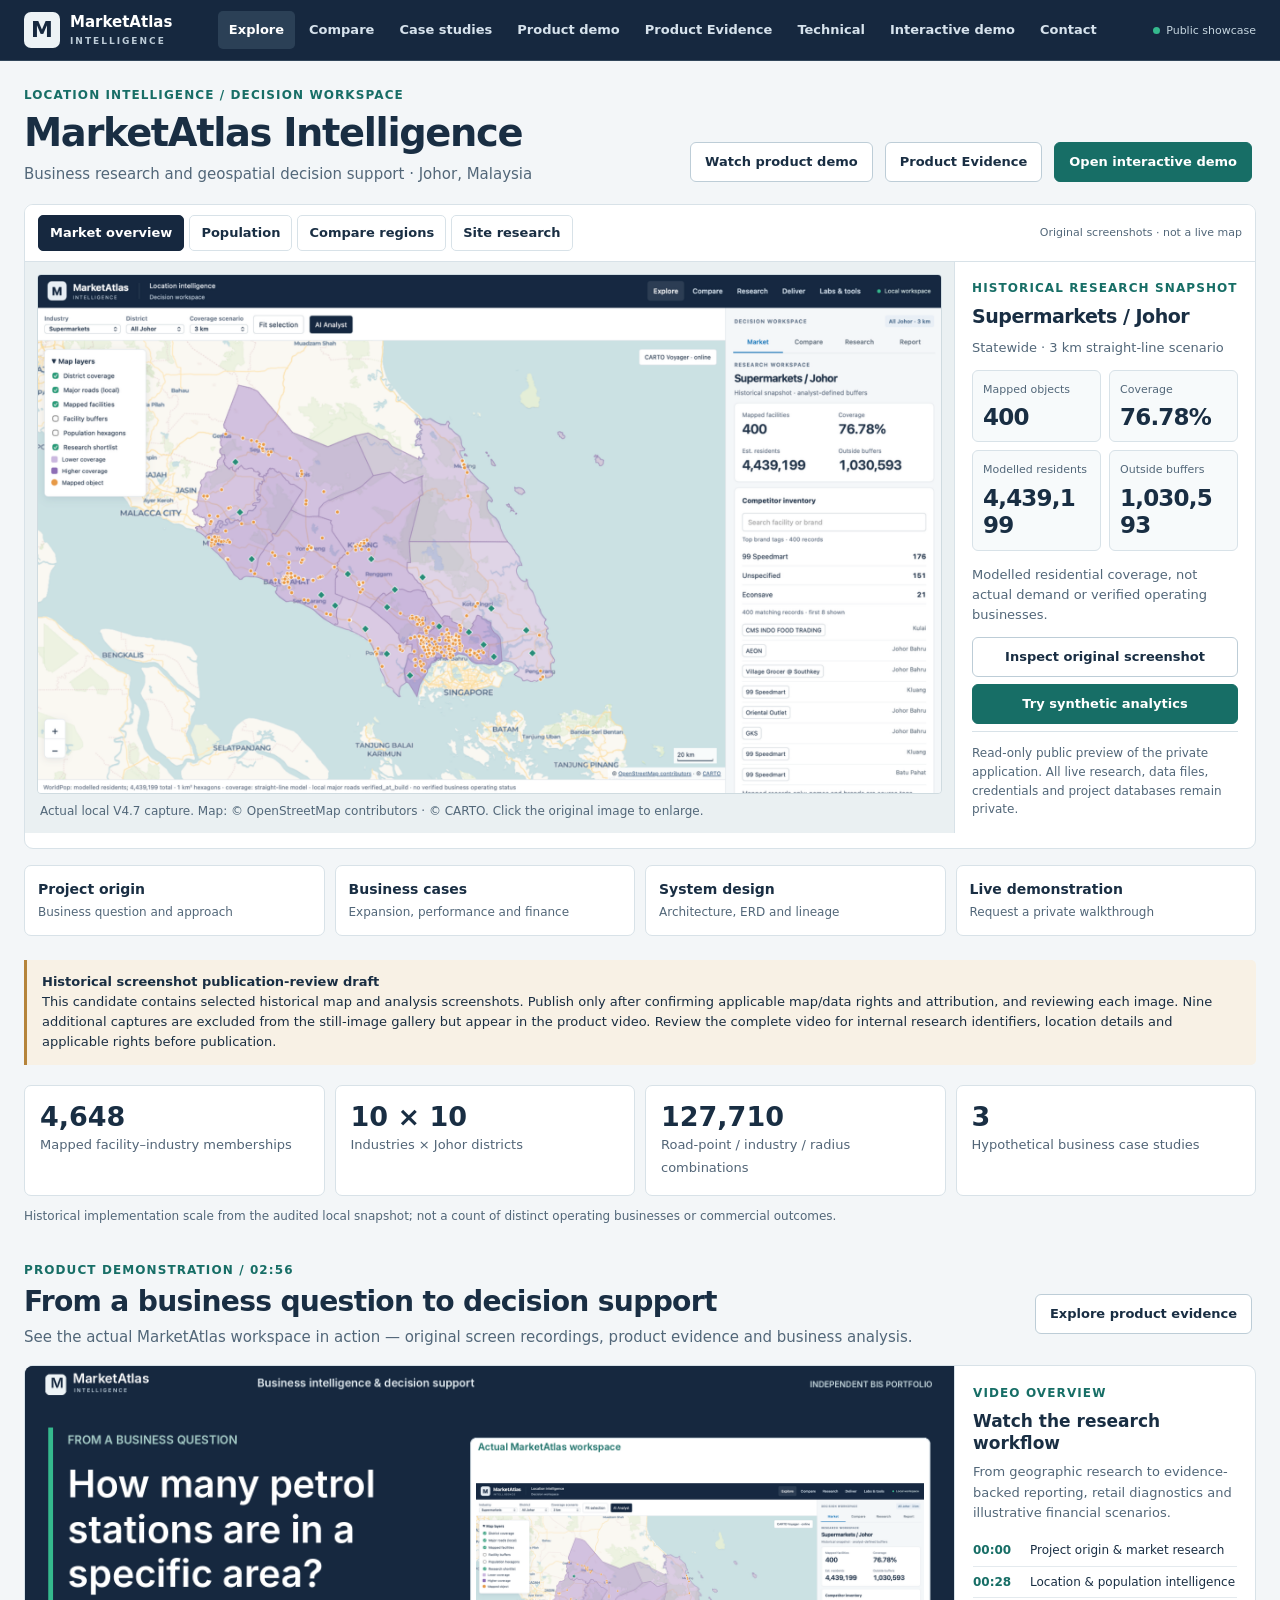
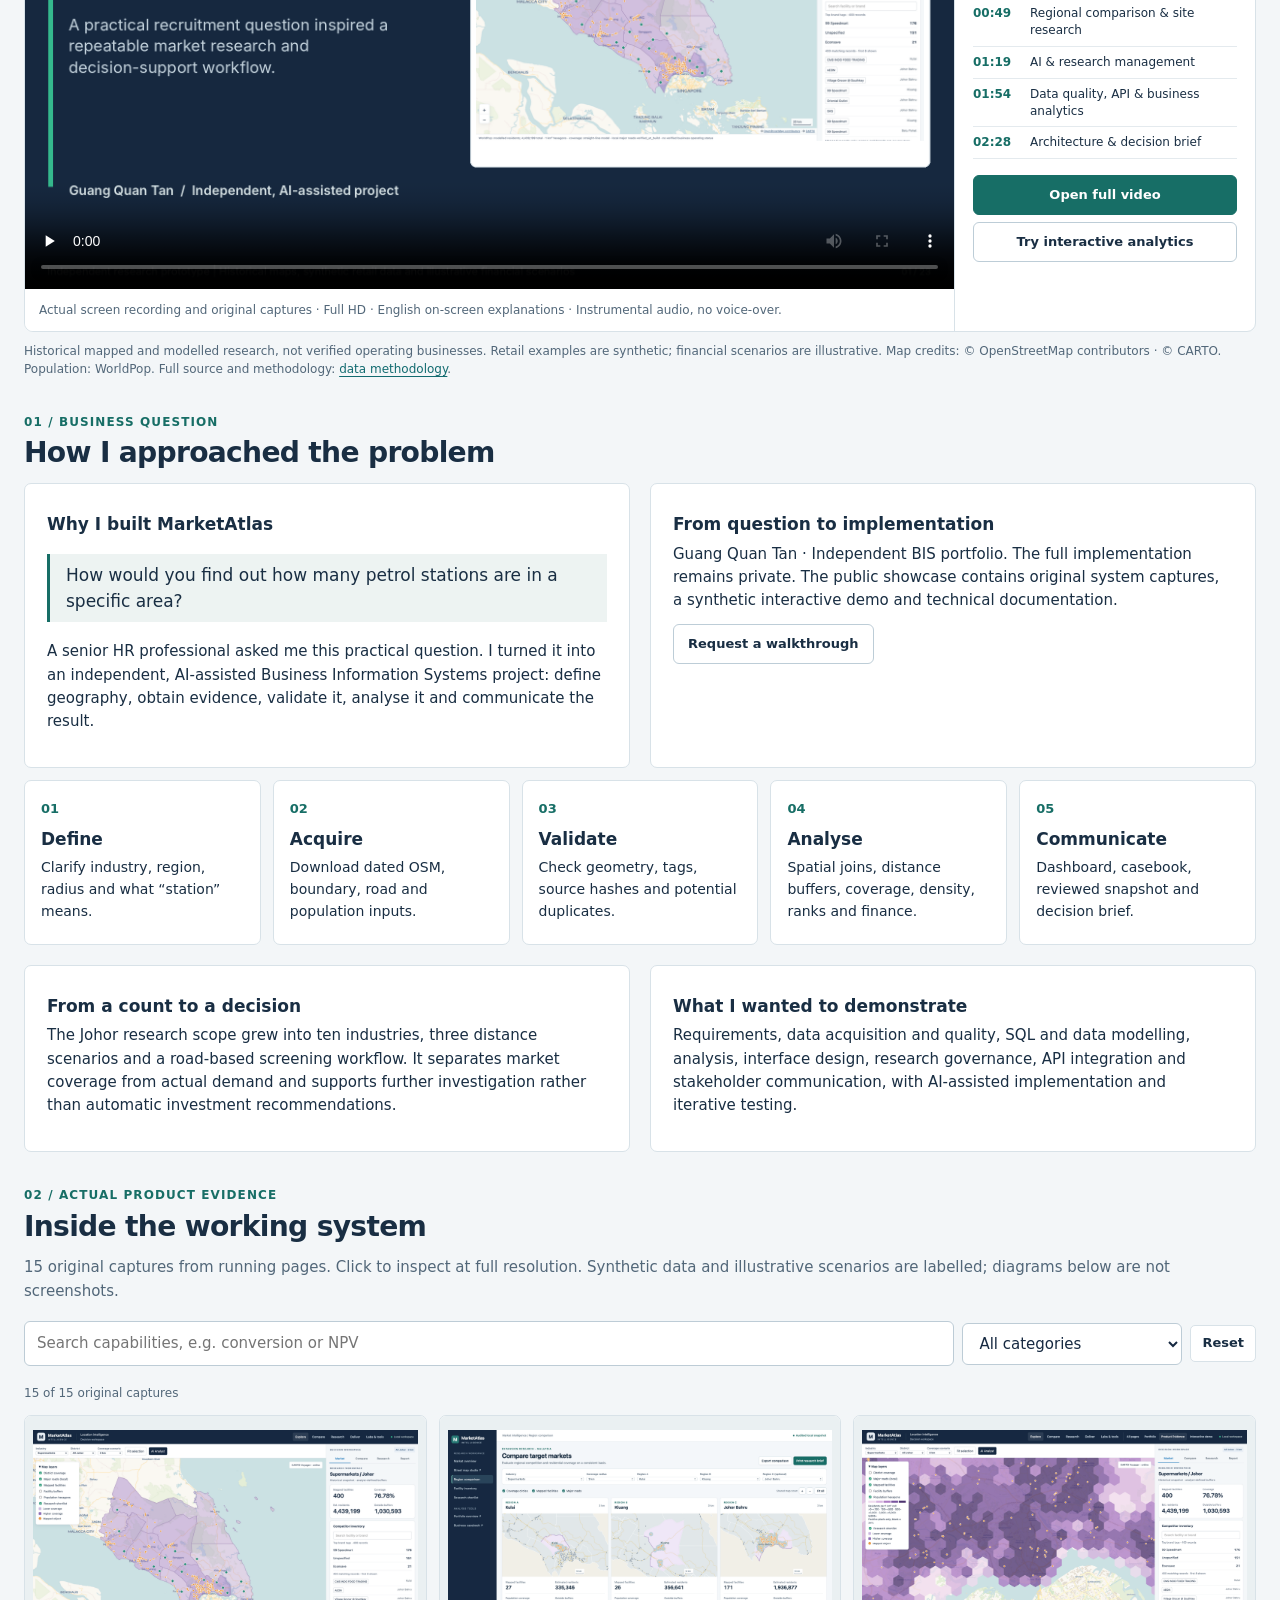
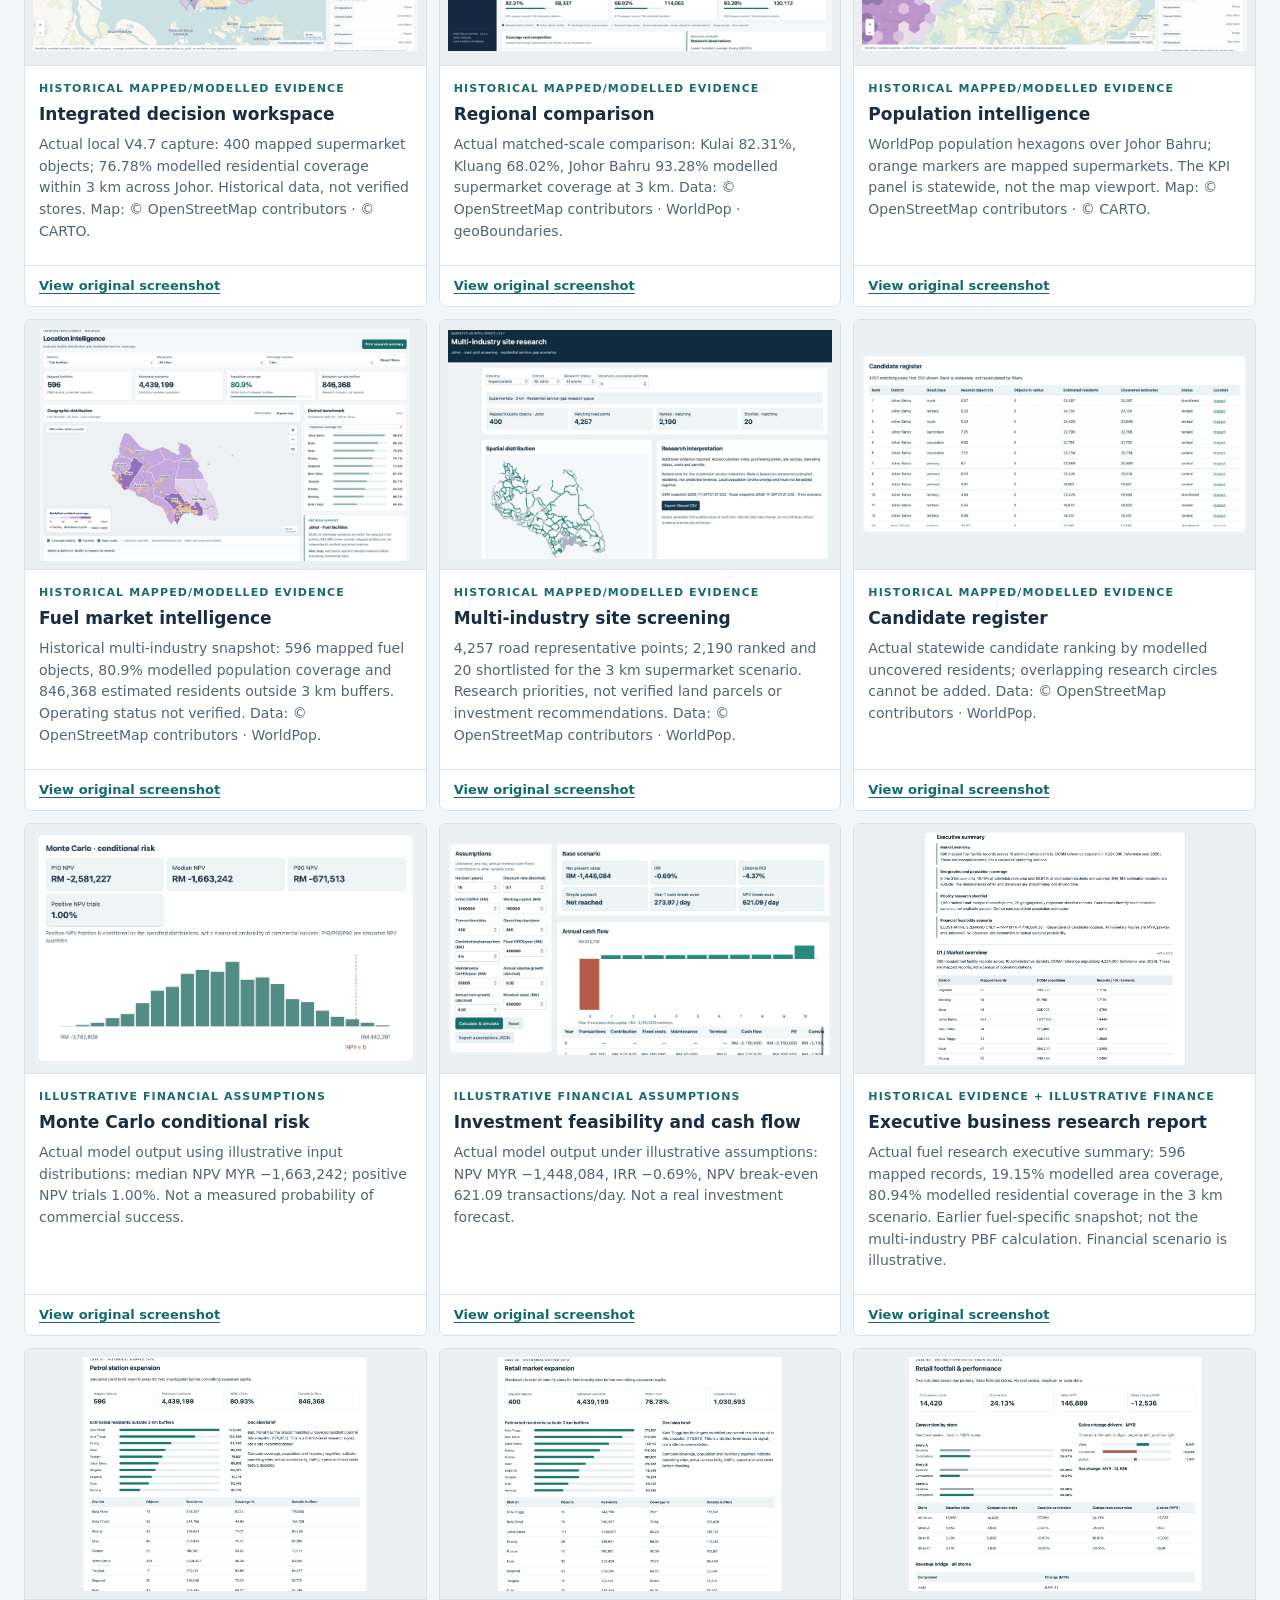
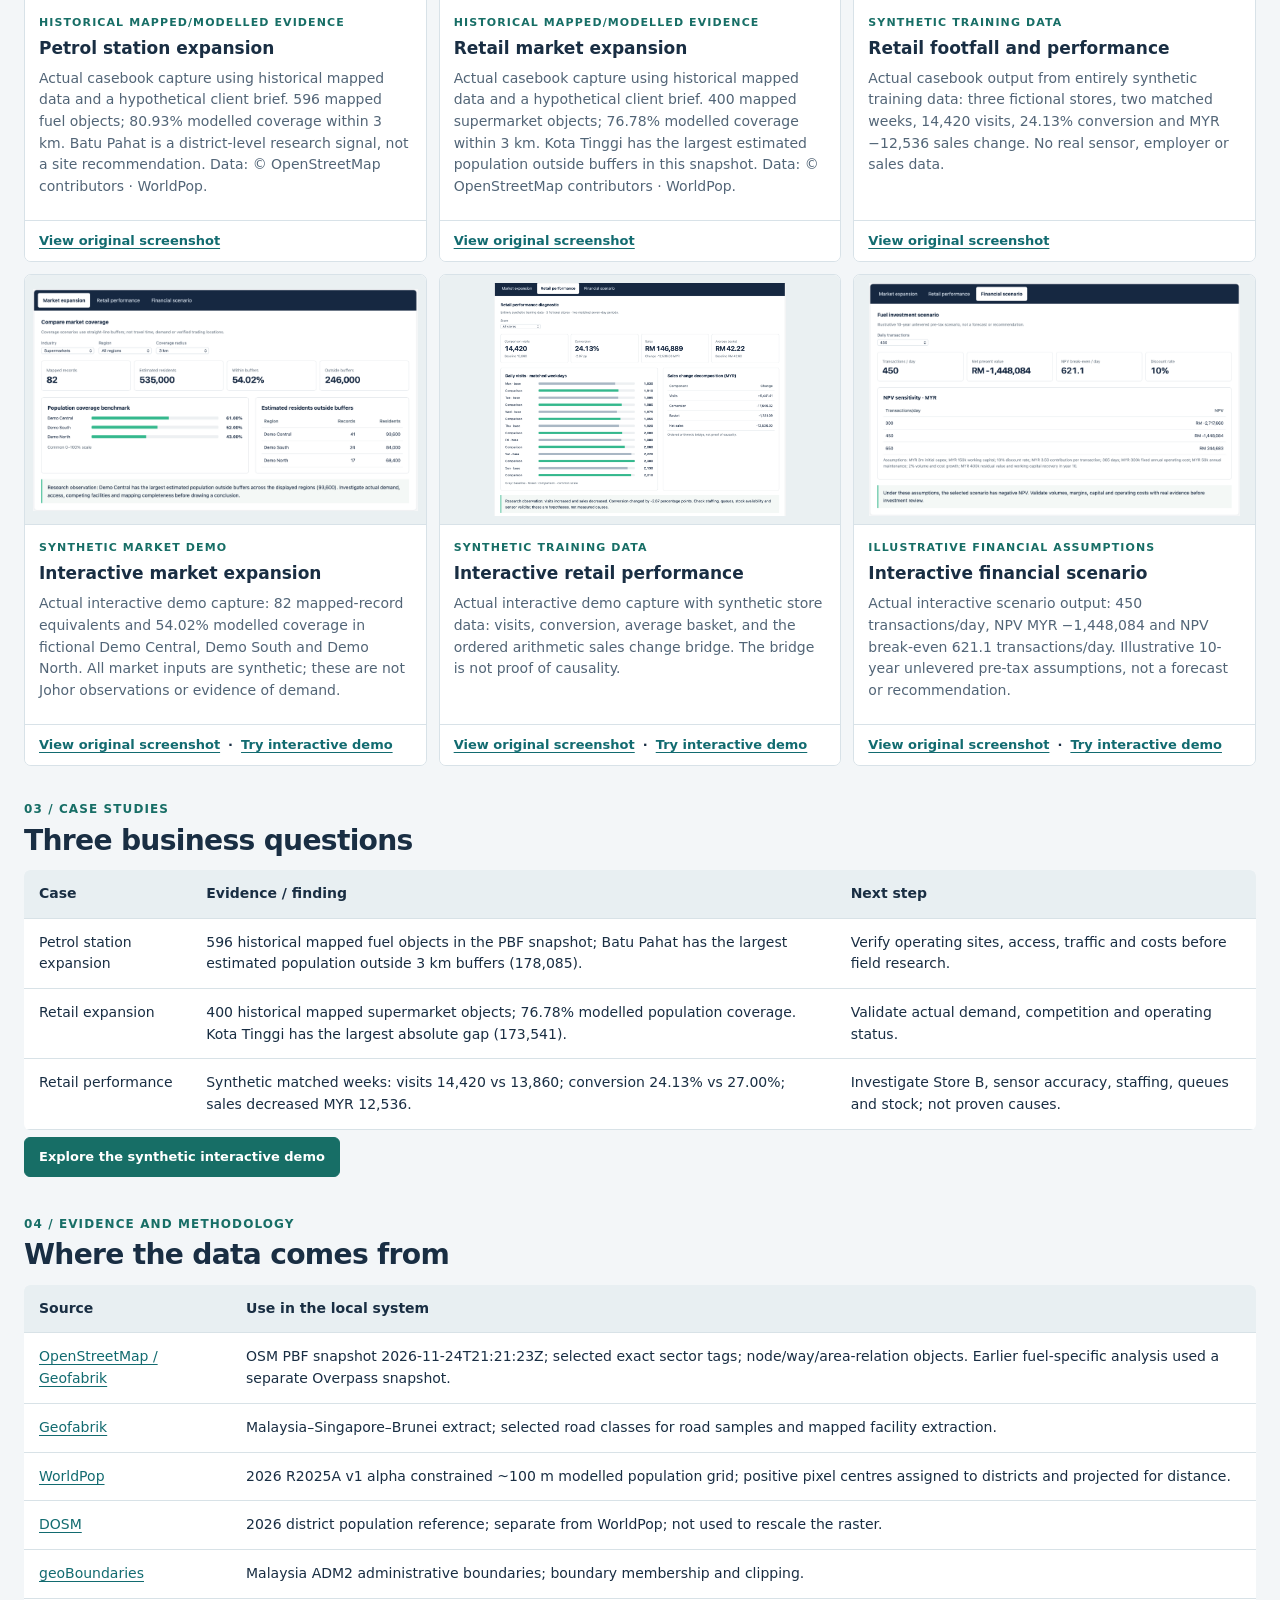
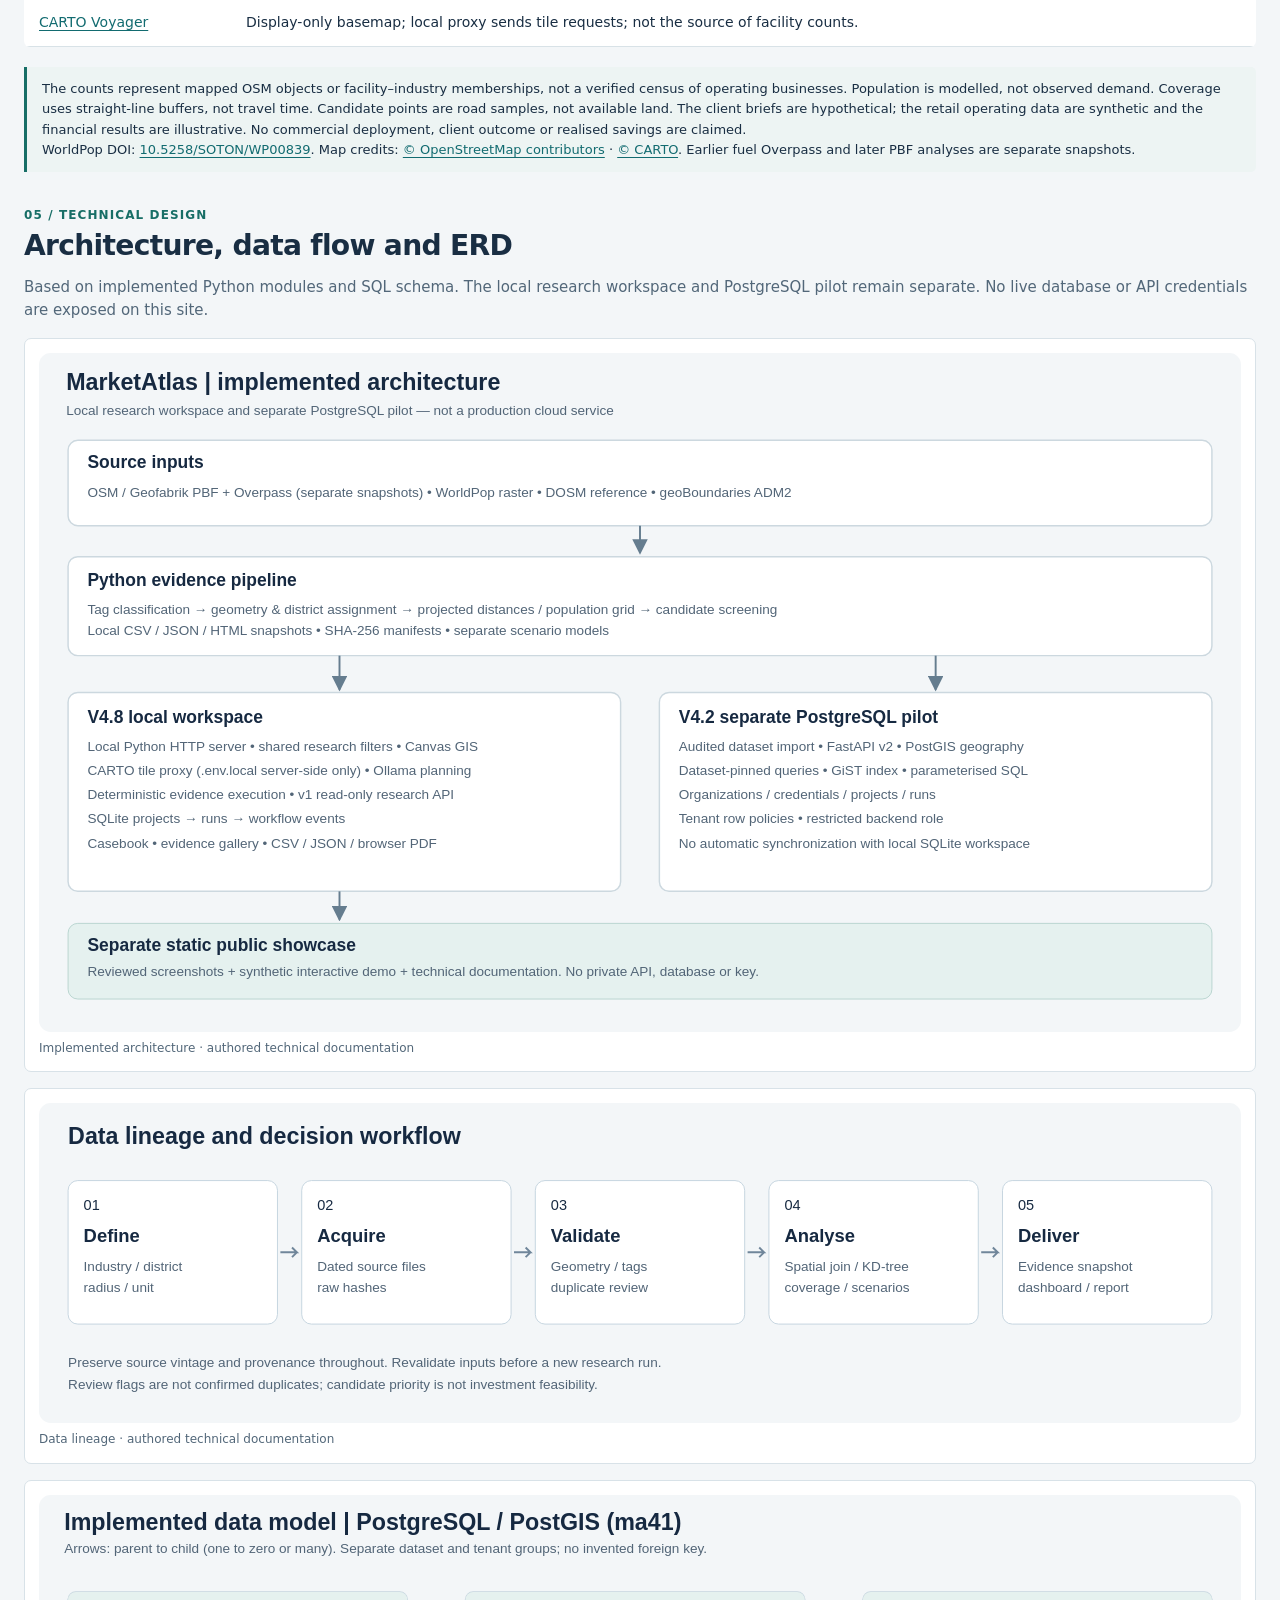
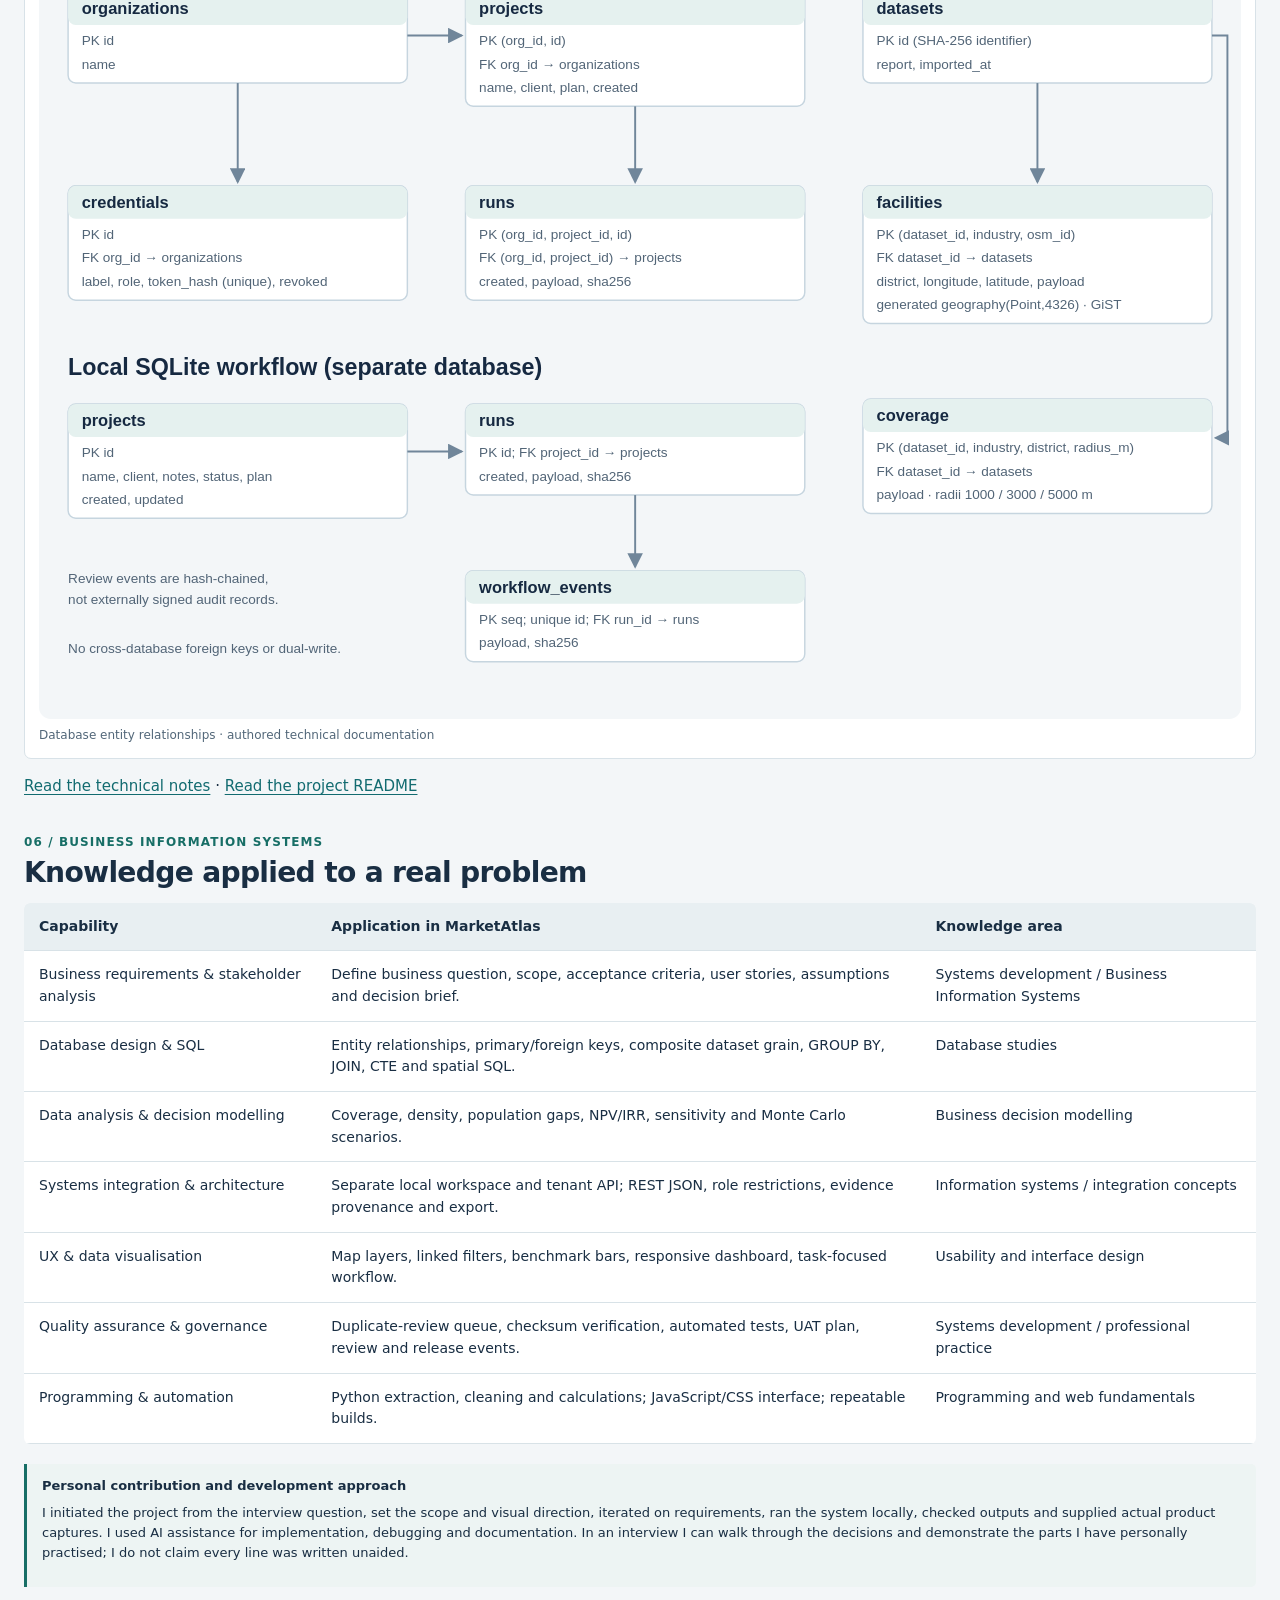
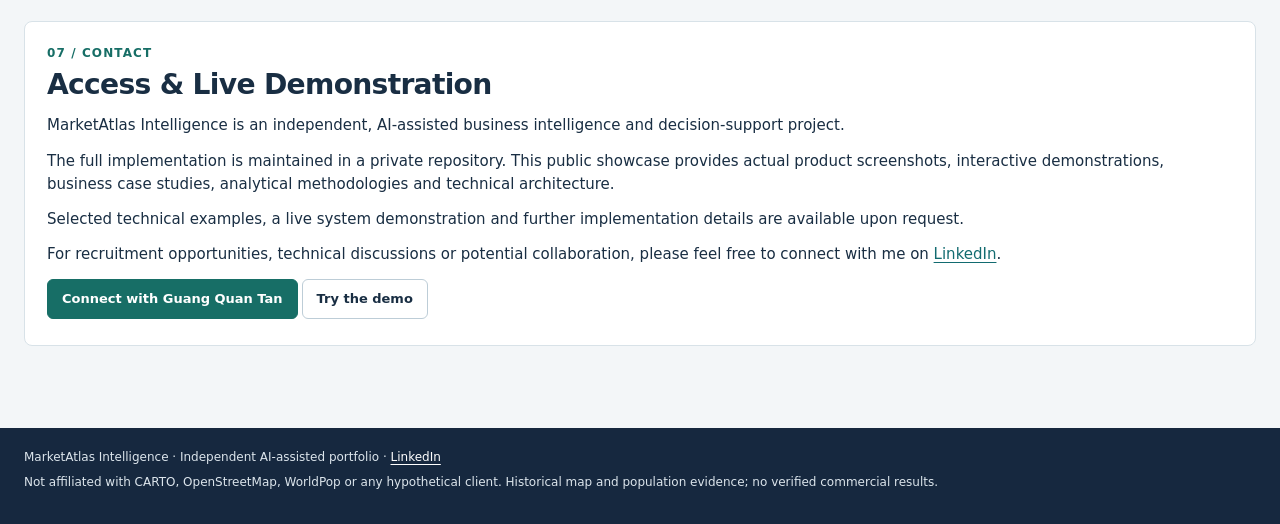
==== commit bea7ebc9: "Integrate professional product showcase video" ====
--- a/index.html
+++ b/index.html
@@ -1,4 +1,10 @@
-<!doctype html><html lang="en"><head><meta charset="utf-8"><meta name="viewport" content="width=device-width,initial-scale=1"><meta name="referrer" content="no-referrer"><meta http-equiv="Content-Security-Policy" content="default-src 'none'; img-src 'self' file:; style-src 'self' 'unsafe-inline'; script-src 'unsafe-inline'; base-uri 'none'; form-action 'none'; connect-src 'none'"><title>MarketAtlas Intelligence | Guang Quan Tan</title><style>*{box-sizing:border-box}html{scroll-behavior:smooth}body{margin:0;background:#f5f7f8;color:#162941;font:16px/1.62 system-ui,-apple-system,BlinkMacSystemFont,"Segoe UI",sans-serif}a{color:#126b70;text-underline-offset:3px}header{background:#162941;color:white}header .wrap{display:flex;align-items:center;justify-content:space-between;gap:22px;padding:15px 0;flex-wrap:wrap}.brand{display:flex;align-items:center;gap:12px;font-weight:750;color:white;text-decoration:none}.mark{background:#edf2f6;color:#162941;border-radius:7px;width:38px;height:38px;display:grid;place-items:center;font-size:23px}.brand small{display:block;color:#c5d3df;font-weight:500;letter-spacing:2px;font-size:9px}nav{display:flex;gap:18px;flex-wrap:wrap}nav a{color:#dce5ec;text-decoration:none;font-size:14px}.wrap{width:min(1300px,calc(100% - 48px));margin:auto}main{padding:42px 0 60px}.hero{display:grid;grid-template-columns:1.08fr 1fr;gap:30px;align-items:center;margin-bottom:48px}.eyebrow{font-size:12px;font-weight:750;color:#176e66;letter-spacing:1.5px;text-transform:uppercase}h1{font-size:clamp(36px,4.4vw,62px);line-height:1.07;letter-spacing:-.045em;margin:12px 0 20px}h2{font-size:clamp(24px,2.6vw,34px);letter-spacing:-.025em;line-height:1.2;margin:8px 0 14px}h3{font-size:19px;line-height:1.3;margin:7px 0}p{margin:8px 0 16px}.muted{color:#526577}.hero p{font-size:17px}blockquote{margin:18px 0;border-left:3px solid #176e66;padding:8px 16px;background:#edf3f2;font-size:17px}.cta{display:inline-block;background:#162941;color:#fff;text-decoration:none;padding:11px 17px;border-radius:6px;font-weight:650;margin:4px 8px 4px 0}.cta.secondary{background:#fff;color:#162941;border:1px solid #cbd7df}.hero-image,.card{background:#fff;border:1px solid #d5dfe5;border-radius:12px;overflow:hidden}.hero-image img{width:100%;height:auto;display:block}.hero-image figcaption{padding:14px 18px;font-size:13px;color:#526577}figure{margin:0}.metrics{display:grid;grid-template-columns:repeat(4,1fr);gap:12px;margin:0 0 45px}.metric{background:white;padding:20px;border:1px solid #d5dfe5;border-radius:9px}.metric strong{display:block;font-size:31px;line-height:1.2;font-variant-numeric:tabular-nums}.metric span{font-size:13px;color:#526577}.section{margin:48px 0;scroll-margin-top:18px}.flow{display:grid;grid-template-columns:repeat(5,1fr);gap:12px}.flow article{background:#fff;border:1px solid #d5dfe5;border-radius:9px;padding:16px}.flow b{color:#176e66;font-size:13px}.flow p{font-size:14px;margin:5px 0}.gallery{display:grid;grid-template-columns:repeat(3,minmax(0,1fr));gap:16px}.card{display:flex;flex-direction:column}.card .shot{display:grid;place-items:center;min-height:190px;height:220px;background:#eaf0f2;border-bottom:1px solid #d5dfe5;padding:9px}.shot img{max-width:100%;max-height:100%;object-fit:contain;display:block}.card .body{padding:16px;flex:1}.kind{font-size:11px;letter-spacing:.4px;text-transform:uppercase;color:#176e66;font-weight:750}.card p{font-size:14px;color:#526577}.card .foot{padding:0 16px 15px;font-size:13px;font-weight:650}.tools{display:flex;gap:12px;flex-wrap:wrap;margin:18px 0}input,select{padding:10px 12px;border-radius:6px;border:1px solid #bdccd6;background:white;color:#162941;font:inherit}input{flex:1;min-width:190px}button{font:inherit}.diagram{background:#fff;border:1px solid #d5dfe5;padding:12px;border-radius:10px;margin:16px 0}.diagram img{width:100%;display:block}.tablewrap{overflow-x:auto}table{width:100%;border-collapse:collapse;background:white;font-size:14px}th,td{padding:13px 15px;text-align:left;border-bottom:1px solid #d8e2e7;vertical-align:top}th{background:#e8eff2}.callout{border-left:3px solid #176e66;background:#edf3f2;padding:16px 20px;margin:20px 0}.warn{border-left-color:#b5843b;background:#f7f0e3}.two{display:grid;grid-template-columns:1fr 1fr;gap:20px}.two article{padding:22px;background:white;border:1px solid #d5dfe5;border-radius:10px}footer{background:#162941;color:#dce5ec;padding:28px 0}footer a{color:white}small{font-size:12px}a:focus-visible,input:focus-visible,select:focus-visible{outline:3px solid #0878ba;outline-offset:3px}[hidden]{display:none!important}@media(max-width:850px){.hero,.two{grid-template-columns:1fr}.gallery{grid-template-columns:repeat(2,minmax(0,1fr))}.metrics{grid-template-columns:repeat(2,1fr)}.flow{grid-template-columns:repeat(2,1fr)}}@media(max-width:540px){.wrap{width:calc(100% - 28px)}main{padding-top:25px}.gallery,.flow{grid-template-columns:1fr}.metric{padding:13px}.metric strong{font-size:25px}.hero{gap:18px}.card .shot{height:210px}nav{gap:12px}}</style><link rel="stylesheet" href="assets/workspace.css?v=4.9.2"></head><body><header class="ma-header"><div class="wrap"><a class="ma-brand" href="index.html"><span class="mark">M</span><span>MarketAtlas<small>INTELLIGENCE</small></span></a><nav aria-label="Main navigation"><a href="index.html" aria-current="page">Explore</a><a href="demo.html#market">Compare</a><a href="index.html#cases">Case studies</a><a href="index.html#evidence">Product Evidence</a><a href="index.html#architecture">Technical</a><a href="demo.html">Interactive demo</a><a href="index.html#contact">Contact</a></nav><span class="ma-mode">Public showcase</span></div></header><main class="wrap"><section id="overview" aria-labelledby="workspace-title"><div class="ma-intro"><div><div class="eyebrow">Location intelligence / Decision workspace</div><h1 id="workspace-title">MarketAtlas Intelligence</h1><p>Business research and geospatial decision support · Johor, Malaysia</p></div><div class="ma-actions"><a class="cta secondary" href="#evidence">Product Evidence</a><a class="cta" href="demo.html#market">Open interactive demo</a></div></div><div class="ma-workspace"><div class="ma-toolbar" aria-label="Original workspace views"><button type="button" data-capture="command-center" aria-pressed="true">Market overview</button><button type="button" data-capture="population-hexagons" aria-pressed="false">Population</button><button type="button" data-capture="regional-comparison" aria-pressed="false">Compare regions</button><button type="button" data-capture="site-screening" aria-pressed="false">Site research</button><span class="ma-static">Original screenshots · not a live map</span></div><div class="ma-stage"><figure class="ma-canvas"><a id="capture-link" href="assets/command-center.png" target="_blank" rel="noopener"><img id="capture-image" src="assets/command-center.png" alt="Actual integrated decision workspace"></a><figcaption id="capture-caption">Actual local V4.7 capture. Map: © OpenStreetMap contributors · © CARTO. Click the original image to enlarge.</figcaption></figure><aside class="ma-rail" aria-label="Research snapshot"><div class="eyebrow">Historical research snapshot</div><h2 id="capture-title">Supermarkets / Johor</h2><p id="capture-scope">Statewide · 3 km straight-line scenario</p><div class="ma-kpis" id="capture-kpis"><div><span>Mapped objects</span><b>400</b></div><div><span>Coverage</span><b>76.78%</b></div><div><span>Modelled residents</span><b>4,439,199</b></div><div><span>Outside buffers</span><b>1,030,593</b></div></div><p id="capture-summary">Modelled residential coverage, not actual demand or verified operating businesses.</p><a id="capture-original" class="cta secondary" href="assets/command-center.png" target="_blank" rel="noopener">Inspect original screenshot</a><a class="cta" href="demo.html#market">Try synthetic analytics</a><p class="ma-note">Read-only public preview of the private application. All live research, data files, credentials and project databases remain private.</p></aside></div></div><div class="ma-links"><a href="#story"><strong>Project origin</strong><span>Business question and approach</span></a><a href="#cases"><strong>Business cases</strong><span>Expansion, performance and finance</span></a><a href="#architecture"><strong>System design</strong><span>Architecture, ERD and lineage</span></a><a href="#contact"><strong>Live demonstration</strong><span>Request a private walkthrough</span></a></div></section><div class="callout warn"><b>Historical screenshot publication-review draft</b><br>This candidate contains selected historical map and analysis screenshots. Publish only after confirming applicable map/data rights and attribution, and reviewing each image. Nine local-only images are excluded.</div><div class="metrics"><div class="metric"><strong>4,648</strong><span>Mapped facility–industry memberships</span></div><div class="metric"><strong>10 × 10</strong><span>Industries × Johor districts</span></div><div class="metric"><strong>127,710</strong><span>Road-point / industry / radius combinations</span></div><div class="metric"><strong>3</strong><span>Hypothetical business case studies</span></div></div><p class="muted"><small>Historical implementation scale from the audited local snapshot; not a count of distinct operating businesses or commercial outcomes.</small></p><section class="section" id="story"><div class="eyebrow">01 / Business question</div><h2>How I approached the problem</h2><div class="two" style="margin:12px 0"><article><h3>Why I built MarketAtlas</h3><blockquote>How would you find out how many petrol stations are in a specific area?</blockquote><p>A senior HR professional asked me this practical question. I turned it into an independent, AI-assisted Business Information Systems project: define geography, obtain evidence, validate it, analyse it and communicate the result.</p></article><article><h3>From question to implementation</h3><p>Guang Quan Tan · Independent BIS portfolio. The full implementation remains private. The public showcase contains original system captures, a synthetic interactive demo and technical documentation.</p><a class="cta secondary" href="#contact">Request a walkthrough</a></article></div><div class="flow"><article><b>01</b><h3>Define</h3><p>Clarify industry, region, radius and what “station” means.</p></article><article><b>02</b><h3>Acquire</h3><p>Download dated OSM, boundary, road and population inputs.</p></article><article><b>03</b><h3>Validate</h3><p>Check geometry, tags, source hashes and potential duplicates.</p></article><article><b>04</b><h3>Analyse</h3><p>Spatial joins, distance buffers, coverage, density, ranks and finance.</p></article><article><b>05</b><h3>Communicate</h3><p>Dashboard, casebook, reviewed snapshot and decision brief.</p></article></div><div class="two" style="margin-top:20px"><article><h3>From a count to a decision</h3><p>The Johor research scope grew into ten industries, three distance scenarios and a road-based screening workflow. It separates market coverage from actual demand and supports further investigation rather than automatic investment recommendations.</p></article><article><h3>What I wanted to demonstrate</h3><p>Requirements, data acquisition and quality, SQL and data modelling, analysis, interface design, research governance, API integration and stakeholder communication, with AI-assisted implementation and iterative testing.</p></article></div></section><section class="section" id="evidence"><div class="eyebrow">02 / Actual product evidence</div><h2>Inside the working system</h2><p class="muted">15 original captures from running pages. Click to inspect at full resolution. Synthetic data and illustrative scenarios are labelled; diagrams below are not screenshots.</p><div class="tools"><input id="q" type="search" aria-label="Search product evidence" placeholder="Search capabilities, e.g. conversion or NPV"><select id="group" aria-label="Filter category"><option value="">All categories</option><option>Business case studies</option><option>Financial intelligence</option><option>Interactive analytics</option><option>Location intelligence</option><option>Market intelligence</option><option>Report and delivery</option><option>Site selection</option></select><button class="ma-reset" type="button" id="reset-evidence">Reset</button></div><p id="count" aria-live="polite" class="muted"></p><div class="gallery"><article class="card" data-group="Location intelligence" data-search="integrated decision workspace actual local v4.7 capture: 400 mapped supermarket objects; 76.78% modelled residential coverage within 3 km across johor. historical data, not verified stores. map: © openstreetmap contributors · © carto. historical mapped/modelled evidence"><a class="shot" href="assets/command-center.png" target="_blank" rel="noopener"><img loading="lazy" src="assets/command-center.png" alt="Integrated decision workspace original capture"></a><div class="body"><div class="kind">Historical mapped/modelled evidence</div><h3>Integrated decision workspace</h3><p>Actual local V4.7 capture: 400 mapped supermarket objects; 76.78% modelled residential coverage within 3 km across Johor. Historical data, not verified stores. Map: © OpenStreetMap contributors · © CARTO.</p></div><div class="foot"><a href="assets/command-center.png" target="_blank" rel="noopener">View original screenshot</a></div></article><article class="card" data-group="Market intelligence" data-search="regional comparison actual matched-scale comparison: kulai 82.31%, kluang 68.02%, johor bahru 93.28% modelled supermarket coverage at 3 km. data: © openstreetmap contributors · worldpop · geoboundaries. historical mapped/modelled evidence"><a class="shot" href="assets/regional-comparison.png" target="_blank" rel="noopener"><img loading="lazy" src="assets/regional-comparison.png" alt="Regional comparison original capture"></a><div class="body"><div class="kind">Historical mapped/modelled evidence</div><h3>Regional comparison</h3><p>Actual matched-scale comparison: Kulai 82.31%, Kluang 68.02%, Johor Bahru 93.28% modelled supermarket coverage at 3 km. Data: © OpenStreetMap contributors · WorldPop · geoBoundaries.</p></div><div class="foot"><a href="assets/regional-comparison.png" target="_blank" rel="noopener">View original screenshot</a></div></article><article class="card" data-group="Location intelligence" data-search="population intelligence worldpop population hexagons over johor bahru; orange markers are mapped supermarkets. the kpi panel is statewide, not the map viewport. map: © openstreetmap contributors · © carto. historical mapped/modelled evidence"><a class="shot" href="assets/population-hexagons.png" target="_blank" rel="noopener"><img loading="lazy" src="assets/population-hexagons.png" alt="Population intelligence original capture"></a><div class="body"><div class="kind">Historical mapped/modelled evidence</div><h3>Population intelligence</h3><p>WorldPop population hexagons over Johor Bahru; orange markers are mapped supermarkets. The KPI panel is statewide, not the map viewport. Map: © OpenStreetMap contributors · © CARTO.</p></div><div class="foot"><a href="assets/population-hexagons.png" target="_blank" rel="noopener">View original screenshot</a></div></article><article class="card" data-group="Market intelligence" data-search="fuel market intelligence historical multi-industry snapshot: 596 mapped fuel objects, 80.9% modelled population coverage and 846,368 estimated residents outside 3 km buffers. operating status not verified. data: © openstreetmap contributors · worldpop. historical mapped/modelled evidence"><a class="shot" href="assets/fuel-dashboard.png" target="_blank" rel="noopener"><img loading="lazy" src="assets/fuel-dashboard.png" alt="Fuel market intelligence original capture"></a><div class="body"><div class="kind">Historical mapped/modelled evidence</div><h3>Fuel market intelligence</h3><p>Historical multi-industry snapshot: 596 mapped fuel objects, 80.9% modelled population coverage and 846,368 estimated residents outside 3 km buffers. Operating status not verified. Data: © OpenStreetMap contributors · WorldPop.</p></div><div class="foot"><a href="assets/fuel-dashboard.png" target="_blank" rel="noopener">View original screenshot</a></div></article><article class="card" data-group="Site selection" data-search="multi-industry site screening 4,257 road representative points; 2,190 ranked and 20 shortlisted for the 3 km supermarket scenario. research priorities, not verified land parcels or investment recommendations. data: © openstreetmap contributors · worldpop. historical mapped/modelled evidence"><a class="shot" href="assets/site-screening.png" target="_blank" rel="noopener"><img loading="lazy" src="assets/site-screening.png" alt="Multi-industry site screening original capture"></a><div class="body"><div class="kind">Historical mapped/modelled evidence</div><h3>Multi-industry site screening</h3><p>4,257 road representative points; 2,190 ranked and 20 shortlisted for the 3 km supermarket scenario. Research priorities, not verified land parcels or investment recommendations. Data: © OpenStreetMap contributors · WorldPop.</p></div><div class="foot"><a href="assets/site-screening.png" target="_blank" rel="noopener">View original screenshot</a></div></article><article class="card" data-group="Site selection" data-search="candidate register actual statewide candidate ranking by modelled uncovered residents; overlapping research circles cannot be added. data: © openstreetmap contributors · worldpop. historical mapped/modelled evidence"><a class="shot" href="assets/candidate-register.png" target="_blank" rel="noopener"><img loading="lazy" src="assets/candidate-register.png" alt="Candidate register original capture"></a><div class="body"><div class="kind">Historical mapped/modelled evidence</div><h3>Candidate register</h3><p>Actual statewide candidate ranking by modelled uncovered residents; overlapping research circles cannot be added. Data: © OpenStreetMap contributors · WorldPop.</p></div><div class="foot"><a href="assets/candidate-register.png" target="_blank" rel="noopener">View original screenshot</a></div></article><article class="card" data-group="Financial intelligence" data-search="monte carlo conditional risk actual model output using illustrative input distributions: median npv myr −1,663,242; positive npv trials 1.00%. not a measured probability of commercial success. illustrative financial assumptions"><a class="shot" href="assets/finance-risk.png" target="_blank" rel="noopener"><img loading="lazy" src="assets/finance-risk.png" alt="Monte Carlo conditional risk original capture"></a><div class="body"><div class="kind">Illustrative financial assumptions</div><h3>Monte Carlo conditional risk</h3><p>Actual model output using illustrative input distributions: median NPV MYR −1,663,242; positive NPV trials 1.00%. Not a measured probability of commercial success.</p></div><div class="foot"><a href="assets/finance-risk.png" target="_blank" rel="noopener">View original screenshot</a></div></article><article class="card" data-group="Financial intelligence" data-search="investment feasibility and cash flow actual model output under illustrative assumptions: npv myr −1,448,084, irr −0.69%, npv break-even 621.09 transactions/day. not a real investment forecast. illustrative financial assumptions"><a class="shot" href="assets/finance-base.png" target="_blank" rel="noopener"><img loading="lazy" src="assets/finance-base.png" alt="Investment feasibility and cash flow original capture"></a><div class="body"><div class="kind">Illustrative financial assumptions</div><h3>Investment feasibility and cash flow</h3><p>Actual model output under illustrative assumptions: NPV MYR −1,448,084, IRR −0.69%, NPV break-even 621.09 transactions/day. Not a real investment forecast.</p></div><div class="foot"><a href="assets/finance-base.png" target="_blank" rel="noopener">View original screenshot</a></div></article><article class="card" data-group="Report and delivery" data-search="executive business research report actual fuel research executive summary: 596 mapped records, 19.15% modelled area coverage, 80.94% modelled residential coverage in the 3 km scenario. earlier fuel-specific snapshot; not the multi-industry pbf calculation. financial scenario is illustrative. historical evidence + illustrative finance"><a class="shot" href="assets/executive-report.png" target="_blank" rel="noopener"><img loading="lazy" src="assets/executive-report.png" alt="Executive business research report original capture"></a><div class="body"><div class="kind">Historical evidence + illustrative finance</div><h3>Executive business research report</h3><p>Actual fuel research executive summary: 596 mapped records, 19.15% modelled area coverage, 80.94% modelled residential coverage in the 3 km scenario. Earlier fuel-specific snapshot; not the multi-industry PBF calculation. Financial scenario is illustrative.</p></div><div class="foot"><a href="assets/executive-report.png" target="_blank" rel="noopener">View original screenshot</a></div></article><article class="card" data-group="Business case studies" data-search="petrol station expansion actual casebook capture using historical mapped data and a hypothetical client brief. 596 mapped fuel objects; 80.93% modelled coverage within 3 km. batu pahat is a district-level research signal, not a site recommendation. data: © openstreetmap contributors · worldpop. historical mapped/modelled evidence"><a class="shot" href="assets/case-fuel.png" target="_blank" rel="noopener"><img loading="lazy" src="assets/case-fuel.png" alt="Petrol station expansion original capture"></a><div class="body"><div class="kind">Historical mapped/modelled evidence</div><h3>Petrol station expansion</h3><p>Actual casebook capture using historical mapped data and a hypothetical client brief. 596 mapped fuel objects; 80.93% modelled coverage within 3 km. Batu Pahat is a district-level research signal, not a site recommendation. Data: © OpenStreetMap contributors · WorldPop.</p></div><div class="foot"><a href="assets/case-fuel.png" target="_blank" rel="noopener">View original screenshot</a></div></article><article class="card" data-group="Business case studies" data-search="retail market expansion actual casebook capture using historical mapped data and a hypothetical client brief. 400 mapped supermarket objects; 76.78% modelled coverage within 3 km. kota tinggi has the largest estimated population outside buffers in this snapshot. data: © openstreetmap contributors · worldpop. historical mapped/modelled evidence"><a class="shot" href="assets/case-retail.png" target="_blank" rel="noopener"><img loading="lazy" src="assets/case-retail.png" alt="Retail market expansion original capture"></a><div class="body"><div class="kind">Historical mapped/modelled evidence</div><h3>Retail market expansion</h3><p>Actual casebook capture using historical mapped data and a hypothetical client brief. 400 mapped supermarket objects; 76.78% modelled coverage within 3 km. Kota Tinggi has the largest estimated population outside buffers in this snapshot. Data: © OpenStreetMap contributors · WorldPop.</p></div><div class="foot"><a href="assets/case-retail.png" target="_blank" rel="noopener">View original screenshot</a></div></article><article class="card" data-group="Business case studies" data-search="retail footfall and performance actual casebook output from entirely synthetic training data: three fictional stores, two matched weeks, 14,420 visits, 24.13% conversion and myr −12,536 sales change. no real sensor, employer or sales data. synthetic training data"><a class="shot" href="assets/case-footfall.png" target="_blank" rel="noopener"><img loading="lazy" src="assets/case-footfall.png" alt="Retail footfall and performance original capture"></a><div class="body"><div class="kind">Synthetic training data</div><h3>Retail footfall and performance</h3><p>Actual casebook output from entirely synthetic training data: three fictional stores, two matched weeks, 14,420 visits, 24.13% conversion and MYR −12,536 sales change. No real sensor, employer or sales data.</p></div><div class="foot"><a href="assets/case-footfall.png" target="_blank" rel="noopener">View original screenshot</a></div></article><article class="card" data-group="Interactive analytics" data-search="interactive market expansion actual interactive demo capture: 82 mapped-record equivalents and 54.02% modelled coverage in fictional demo central, demo south and demo north. all market inputs are synthetic; these are not johor observations or evidence of demand. synthetic market demo"><a class="shot" href="assets/demo-market.png" target="_blank" rel="noopener"><img loading="lazy" src="assets/demo-market.png" alt="Interactive market expansion original capture"></a><div class="body"><div class="kind">Synthetic market demo</div><h3>Interactive market expansion</h3><p>Actual interactive demo capture: 82 mapped-record equivalents and 54.02% modelled coverage in fictional Demo Central, Demo South and Demo North. All market inputs are synthetic; these are not Johor observations or evidence of demand.</p></div><div class="foot"><a href="assets/demo-market.png" target="_blank" rel="noopener">View original screenshot</a> · <a href="demo.html#market">Try interactive demo</a></div></article><article class="card" data-group="Interactive analytics" data-search="interactive retail performance actual interactive demo capture with synthetic store data: visits, conversion, average basket, and the ordered arithmetic sales change bridge. the bridge is not proof of causality. synthetic training data"><a class="shot" href="assets/demo-retail.png" target="_blank" rel="noopener"><img loading="lazy" src="assets/demo-retail.png" alt="Interactive retail performance original capture"></a><div class="body"><div class="kind">Synthetic training data</div><h3>Interactive retail performance</h3><p>Actual interactive demo capture with synthetic store data: visits, conversion, average basket, and the ordered arithmetic sales change bridge. The bridge is not proof of causality.</p></div><div class="foot"><a href="assets/demo-retail.png" target="_blank" rel="noopener">View original screenshot</a> · <a href="demo.html#retail">Try interactive demo</a></div></article><article class="card" data-group="Interactive analytics" data-search="interactive financial scenario actual interactive scenario output: 450 transactions/day, npv myr −1,448,084 and npv break-even 621.1 transactions/day. illustrative 10-year unlevered pre-tax assumptions, not a forecast or recommendation. illustrative financial assumptions"><a class="shot" href="assets/demo-finance.png" target="_blank" rel="noopener"><img loading="lazy" src="assets/demo-finance.png" alt="Interactive financial scenario original capture"></a><div class="body"><div class="kind">Illustrative financial assumptions</div><h3>Interactive financial scenario</h3><p>Actual interactive scenario output: 450 transactions/day, NPV MYR −1,448,084 and NPV break-even 621.1 transactions/day. Illustrative 10-year unlevered pre-tax assumptions, not a forecast or recommendation.</p></div><div class="foot"><a href="assets/demo-finance.png" target="_blank" rel="noopener">View original screenshot</a> · <a href="demo.html#finance">Try interactive demo</a></div></article></div></section><section class="section" id="cases"><div class="eyebrow">03 / Case studies</div><h2>Three business questions</h2><div class="tablewrap"><table><thead><tr><th>Case</th><th>Evidence / finding</th><th>Next step</th></tr></thead><tbody><tr><td>Petrol station expansion</td><td>596 historical mapped fuel objects in the PBF snapshot; Batu Pahat has the largest estimated population outside 3 km buffers (178,085).</td><td>Verify operating sites, access, traffic and costs before field research.</td></tr><tr><td>Retail expansion</td><td>400 historical mapped supermarket objects; 76.78% modelled population coverage. Kota Tinggi has the largest absolute gap (173,541).</td><td>Validate actual demand, competition and operating status.</td></tr><tr><td>Retail performance</td><td>Synthetic matched weeks: visits 14,420 vs 13,860; conversion 24.13% vs 27.00%; sales decreased MYR 12,536.</td><td>Investigate Store B, sensor accuracy, staffing, queues and stock; not proven causes.</td></tr></tbody></table></div><p><a class="cta" href="demo.html">Explore the synthetic interactive demo</a></p></section><section class="section" id="method"><div class="eyebrow">04 / Evidence and methodology</div><h2>Where the data comes from</h2><div class="tablewrap"><table><thead><tr><th>Source</th><th>Use in the local system</th></tr></thead><tbody><tr><td><a href="https://www.openstreetmap.org/copyright">OpenStreetMap / Geofabrik</a></td><td>OSM PBF snapshot 2026-11-24T21:21:23Z; selected exact sector tags; node/way/area-relation objects. Earlier fuel-specific analysis used a separate Overpass snapshot.</td></tr><tr><td><a href="https://download.geofabrik.de/asia/malaysia-singapore-brunei.html">Geofabrik</a></td><td>Malaysia–Singapore–Brunei extract; selected road classes for road samples and mapped facility extraction.</td></tr><tr><td><a href="https://hub.worldpop.org/geodata/summary?id=74272">WorldPop</a></td><td>2026 R2025A v1 alpha constrained ~100 m modelled population grid; positive pixel centres assigned to districts and projected for distance.</td></tr><tr><td><a href="https://open.dosm.gov.my/">DOSM</a></td><td>2026 district population reference; separate from WorldPop; not used to rescale the raster.</td></tr><tr><td><a href="https://www.geoboundaries.org/">geoBoundaries</a></td><td>Malaysia ADM2 administrative boundaries; boundary membership and clipping.</td></tr><tr><td><a href="https://carto.com/attribution/">CARTO Voyager</a></td><td>Display-only basemap; local proxy sends tile requests; not the source of facility counts.</td></tr></tbody></table></div><div class="callout">The counts represent mapped OSM objects or facility–industry memberships, not a verified census of operating businesses. Population is modelled, not observed demand. Coverage uses straight-line buffers, not travel time. Candidate points are road samples, not available land. The client briefs are hypothetical; the retail operating data are synthetic and the financial results are illustrative. No commercial deployment, client outcome or realised savings are claimed.<br>WorldPop DOI: <a href="https://doi.org/10.5258/SOTON/WP00839">10.5258/SOTON/WP00839</a>. Map credits: <a href="https://www.openstreetmap.org/copyright">© OpenStreetMap contributors</a> · <a href="https://carto.com/attribution/">© CARTO</a>. Earlier fuel Overpass and later PBF analyses are separate snapshots.</div></section><section class="section" id="architecture"><div class="eyebrow">05 / Technical design</div><h2>Architecture, data flow and ERD</h2><p class="muted">Based on implemented Python modules and SQL schema. The local research workspace and PostgreSQL pilot remain separate. No live database or API credentials are exposed on this site.</p><figure class="diagram"><a href="assets/architecture.svg" target="_blank" rel="noopener"><img src="assets/architecture.svg" alt="Implemented architecture"></a><figcaption class="muted">Implemented architecture · authored technical documentation</figcaption></figure><figure class="diagram"><a href="assets/data-flow.svg" target="_blank" rel="noopener"><img src="assets/data-flow.svg" alt="Data lineage"></a><figcaption class="muted">Data lineage · authored technical documentation</figcaption></figure><figure class="diagram"><a href="assets/erd.svg" target="_blank" rel="noopener"><img src="assets/erd.svg" alt="Database entity relationships"></a><figcaption class="muted">Database entity relationships · authored technical documentation</figcaption></figure><p><a href="https://github.com/WilliamTangq/MarketAtlas-Showcase/blob/main/TECHNICAL.md">Read the technical notes</a> · <a href="https://github.com/WilliamTangq/MarketAtlas-Showcase#readme">Read the project README</a></p></section><section class="section" id="skills"><div class="eyebrow">06 / Business Information Systems</div><h2>Knowledge applied to a real problem</h2><div class="tablewrap"><table><thead><tr><th>Capability</th><th>Application in MarketAtlas</th><th>Knowledge area</th></tr></thead><tbody><tr><td>Business requirements &amp; stakeholder analysis</td><td>Define business question, scope, acceptance criteria, user stories, assumptions and decision brief.</td><td>Systems development / Business Information Systems</td></tr><tr><td>Database design &amp; SQL</td><td>Entity relationships, primary/foreign keys, composite dataset grain, GROUP BY, JOIN, CTE and spatial SQL.</td><td>Database studies</td></tr><tr><td>Data analysis &amp; decision modelling</td><td>Coverage, density, population gaps, NPV/IRR, sensitivity and Monte Carlo scenarios.</td><td>Business decision modelling</td></tr><tr><td>Systems integration &amp; architecture</td><td>Separate local workspace and tenant API; REST JSON, role restrictions, evidence provenance and export.</td><td>Information systems / integration concepts</td></tr><tr><td>UX &amp; data visualisation</td><td>Map layers, linked filters, benchmark bars, responsive dashboard, task-focused workflow.</td><td>Usability and interface design</td></tr><tr><td>Quality assurance &amp; governance</td><td>Duplicate-review queue, checksum verification, automated tests, UAT plan, review and release events.</td><td>Systems development / professional practice</td></tr><tr><td>Programming &amp; automation</td><td>Python extraction, cleaning and calculations; JavaScript/CSS interface; repeatable builds.</td><td>Programming and web fundamentals</td></tr></tbody></table></div><div class="callout"><b>Personal contribution and development approach</b><p>I initiated the project from the interview question, set the scope and visual direction, iterated on requirements, ran the system locally, checked outputs and supplied actual product captures. I used AI assistance for implementation, debugging and documentation. In an interview I can walk through the decisions and demonstrate the parts I have personally practised; I do not claim every line was written unaided.</p></div></section><section id="contact" class="section"><div class="eyebrow">07 / Contact</div><h2>Access &amp; Live Demonstration</h2><p>MarketAtlas Intelligence is an independent, AI-assisted business intelligence and decision-support project.</p><p>The full implementation is maintained in a private repository. This public showcase provides actual product screenshots, interactive demonstrations, business case studies, analytical methodologies and technical architecture.</p><p>Selected technical examples, a live system demonstration and further implementation details are available upon request.</p><p>For recruitment opportunities, technical discussions or potential collaboration, please feel free to connect with me on <a href="https://www.linkedin.com/in/williamtangq/">LinkedIn</a>.</p><a class="cta" href="https://www.linkedin.com/in/williamtangq/">Connect with Guang Quan Tan</a><a class="cta secondary" href="demo.html">Try the demo</a></section></main><footer><div class="wrap">MarketAtlas Intelligence · Independent AI-assisted portfolio · <a href="https://www.linkedin.com/in/williamtangq/">LinkedIn</a><p><small>Not affiliated with CARTO, OpenStreetMap, WorldPop or any hypothetical client. Historical map and population evidence; no verified commercial results.</small></p></div></footer><script>const q=document.getElementById('q'),g=document.getElementById('group'),cards=[...document.querySelectorAll('.card[data-group]')];function filter(){let n=0;for(const c of cards){c.hidden=!!((g.value&&g.value!==c.dataset.group)||!c.dataset.search.includes(q.value.trim().toLowerCase()));if(!c.hidden)n++}document.getElementById('count').textContent=n+' of '+cards.length+' original captures'+(n===0?' · Try a different search.':'')}q.addEventListener('input',filter);g.addEventListener('change',filter);filter();</script><script>(()=>{const views={
+<!doctype html><html lang="en"><head><meta charset="utf-8"><meta name="viewport" content="width=device-width,initial-scale=1"><meta name="referrer" content="no-referrer"><meta http-equiv="Content-Security-Policy" content="default-src 'none'; img-src 'self' file:; style-src 'self' 'unsafe-inline'; script-src 'unsafe-inline'; base-uri 'none'; form-action 'none'; connect-src 'none'; media-src 'self' file:"><title>MarketAtlas Intelligence | Guang Quan Tan</title><style>*{box-sizing:border-box}html{scroll-behavior:smooth}body{margin:0;background:#f5f7f8;color:#162941;font:16px/1.62 system-ui,-apple-system,BlinkMacSystemFont,"Segoe UI",sans-serif}a{color:#126b70;text-underline-offset:3px}header{background:#162941;color:white}header .wrap{display:flex;align-items:center;justify-content:space-between;gap:22px;padding:15px 0;flex-wrap:wrap}.brand{display:flex;align-items:center;gap:12px;font-weight:750;color:white;text-decoration:none}.mark{background:#edf2f6;color:#162941;border-radius:7px;width:38px;height:38px;display:grid;place-items:center;font-size:23px}.brand small{display:block;color:#c5d3df;font-weight:500;letter-spacing:2px;font-size:9px}nav{display:flex;gap:18px;flex-wrap:wrap}nav a{color:#dce5ec;text-decoration:none;font-size:14px}.wrap{width:min(1300px,calc(100% - 48px));margin:auto}main{padding:42px 0 60px}.hero{display:grid;grid-template-columns:1.08fr 1fr;gap:30px;align-items:center;margin-bottom:48px}.eyebrow{font-size:12px;font-weight:750;color:#176e66;letter-spacing:1.5px;text-transform:uppercase}h1{font-size:clamp(36px,4.4vw,62px);line-height:1.07;letter-spacing:-.045em;margin:12px 0 20px}h2{font-size:clamp(24px,2.6vw,34px);letter-spacing:-.025em;line-height:1.2;margin:8px 0 14px}h3{font-size:19px;line-height:1.3;margin:7px 0}p{margin:8px 0 16px}.muted{color:#526577}.hero p{font-size:17px}blockquote{margin:18px 0;border-left:3px solid #176e66;padding:8px 16px;background:#edf3f2;font-size:17px}.cta{display:inline-block;background:#162941;color:#fff;text-decoration:none;padding:11px 17px;border-radius:6px;font-weight:650;margin:4px 8px 4px 0}.cta.secondary{background:#fff;color:#162941;border:1px solid #cbd7df}.hero-image,.card{background:#fff;border:1px solid #d5dfe5;border-radius:12px;overflow:hidden}.hero-image img{width:100%;height:auto;display:block}.hero-image figcaption{padding:14px 18px;font-size:13px;color:#526577}figure{margin:0}.metrics{display:grid;grid-template-columns:repeat(4,1fr);gap:12px;margin:0 0 45px}.metric{background:white;padding:20px;border:1px solid #d5dfe5;border-radius:9px}.metric strong{display:block;font-size:31px;line-height:1.2;font-variant-numeric:tabular-nums}.metric span{font-size:13px;color:#526577}.section{margin:48px 0;scroll-margin-top:18px}.flow{display:grid;grid-template-columns:repeat(5,1fr);gap:12px}.flow article{background:#fff;border:1px solid #d5dfe5;border-radius:9px;padding:16px}.flow b{color:#176e66;font-size:13px}.flow p{font-size:14px;margin:5px 0}.gallery{display:grid;grid-template-columns:repeat(3,minmax(0,1fr));gap:16px}.card{display:flex;flex-direction:column}.card .shot{display:grid;place-items:center;min-height:190px;height:220px;background:#eaf0f2;border-bottom:1px solid #d5dfe5;padding:9px}.shot img{max-width:100%;max-height:100%;object-fit:contain;display:block}.card .body{padding:16px;flex:1}.kind{font-size:11px;letter-spacing:.4px;text-transform:uppercase;color:#176e66;font-weight:750}.card p{font-size:14px;color:#526577}.card .foot{padding:0 16px 15px;font-size:13px;font-weight:650}.tools{display:flex;gap:12px;flex-wrap:wrap;margin:18px 0}input,select{padding:10px 12px;border-radius:6px;border:1px solid #bdccd6;background:white;color:#162941;font:inherit}input{flex:1;min-width:190px}button{font:inherit}.diagram{background:#fff;border:1px solid #d5dfe5;padding:12px;border-radius:10px;margin:16px 0}.diagram img{width:100%;display:block}.tablewrap{overflow-x:auto}table{width:100%;border-collapse:collapse;background:white;font-size:14px}th,td{padding:13px 15px;text-align:left;border-bottom:1px solid #d8e2e7;vertical-align:top}th{background:#e8eff2}.callout{border-left:3px solid #176e66;background:#edf3f2;padding:16px 20px;margin:20px 0}.warn{border-left-color:#b5843b;background:#f7f0e3}.two{display:grid;grid-template-columns:1fr 1fr;gap:20px}.two article{padding:22px;background:white;border:1px solid #d5dfe5;border-radius:10px}footer{background:#162941;color:#dce5ec;padding:28px 0}footer a{color:white}small{font-size:12px}a:focus-visible,input:focus-visible,select:focus-visible{outline:3px solid #0878ba;outline-offset:3px}[hidden]{display:none!important}@media(max-width:850px){.hero,.two{grid-template-columns:1fr}.gallery{grid-template-columns:repeat(2,minmax(0,1fr))}.metrics{grid-template-columns:repeat(2,1fr)}.flow{grid-template-columns:repeat(2,1fr)}}@media(max-width:540px){.wrap{width:calc(100% - 28px)}main{padding-top:25px}.gallery,.flow{grid-template-columns:1fr}.metric{padding:13px}.metric strong{font-size:25px}.hero{gap:18px}.card .shot{height:210px}nav{gap:12px}}</style><link rel="stylesheet" href="assets/workspace.css?v=4.9.3"></head><body><header class="ma-header"><div class="wrap"><a class="ma-brand" href="index.html"><span class="mark">M</span><span>MarketAtlas<small>INTELLIGENCE</small></span></a><nav aria-label="Main navigation"><a href="index.html" aria-current="page">Explore</a><a href="demo.html#market">Compare</a><a href="index.html#cases">Case studies</a><a href="index.html#product-demo">Product demo</a><a href="index.html#evidence">Product Evidence</a><a href="index.html#architecture">Technical</a><a href="demo.html">Interactive demo</a><a href="index.html#contact">Contact</a></nav><span class="ma-mode">Public showcase</span></div></header><main class="wrap"><section id="overview" aria-labelledby="workspace-title"><div class="ma-intro"><div><div class="eyebrow">Location intelligence / Decision workspace</div><h1 id="workspace-title">MarketAtlas Intelligence</h1><p>Business research and geospatial decision support · Johor, Malaysia</p></div><div class="ma-actions"><a class="cta secondary" href="#product-demo">Watch product demo</a><a class="cta secondary" href="#evidence">Product Evidence</a><a class="cta" href="demo.html#market">Open interactive demo</a></div></div><div class="ma-workspace"><div class="ma-toolbar" aria-label="Original workspace views"><button type="button" data-capture="command-center" aria-pressed="true">Market overview</button><button type="button" data-capture="population-hexagons" aria-pressed="false">Population</button><button type="button" data-capture="regional-comparison" aria-pressed="false">Compare regions</button><button type="button" data-capture="site-screening" aria-pressed="false">Site research</button><span class="ma-static">Original screenshots · not a live map</span></div><div class="ma-stage"><figure class="ma-canvas"><a id="capture-link" href="assets/command-center.png" target="_blank" rel="noopener"><img id="capture-image" src="assets/command-center.png" alt="Actual integrated decision workspace"></a><figcaption id="capture-caption">Actual local V4.7 capture. Map: © OpenStreetMap contributors · © CARTO. Click the original image to enlarge.</figcaption></figure><aside class="ma-rail" aria-label="Research snapshot"><div class="eyebrow">Historical research snapshot</div><h2 id="capture-title">Supermarkets / Johor</h2><p id="capture-scope">Statewide · 3 km straight-line scenario</p><div class="ma-kpis" id="capture-kpis"><div><span>Mapped objects</span><b>400</b></div><div><span>Coverage</span><b>76.78%</b></div><div><span>Modelled residents</span><b>4,439,199</b></div><div><span>Outside buffers</span><b>1,030,593</b></div></div><p id="capture-summary">Modelled residential coverage, not actual demand or verified operating businesses.</p><a id="capture-original" class="cta secondary" href="assets/command-center.png" target="_blank" rel="noopener">Inspect original screenshot</a><a class="cta" href="demo.html#market">Try synthetic analytics</a><p class="ma-note">Read-only public preview of the private application. All live research, data files, credentials and project databases remain private.</p></aside></div></div><div class="ma-links"><a href="#story"><strong>Project origin</strong><span>Business question and approach</span></a><a href="#cases"><strong>Business cases</strong><span>Expansion, performance and finance</span></a><a href="#architecture"><strong>System design</strong><span>Architecture, ERD and lineage</span></a><a href="#contact"><strong>Live demonstration</strong><span>Request a private walkthrough</span></a></div></section><div class="callout warn"><b>Historical screenshot publication-review draft</b><br>This candidate contains selected historical map and analysis screenshots. Publish only after confirming applicable map/data rights and attribution, and reviewing each image. Nine additional captures are excluded from the still-image gallery but appear in the product video. Review the complete video for internal research identifiers, location details and applicable rights before publication.</div><div class="metrics"><div class="metric"><strong>4,648</strong><span>Mapped facility–industry memberships</span></div><div class="metric"><strong>10 × 10</strong><span>Industries × Johor districts</span></div><div class="metric"><strong>127,710</strong><span>Road-point / industry / radius combinations</span></div><div class="metric"><strong>3</strong><span>Hypothetical business case studies</span></div></div><p class="muted"><small>Historical implementation scale from the audited local snapshot; not a count of distinct operating businesses or commercial outcomes.</small></p><section class="section ma-product-demo" id="product-demo" aria-labelledby="product-demo-title">
+<div class="eyebrow">PRODUCT DEMONSTRATION / 02:56</div>
+<div class="ma-video-heading"><div><h2 id="product-demo-title">From a business question to decision support</h2><p class="muted">See the actual MarketAtlas workspace in action — original screen recordings, product evidence and business analysis.</p></div><a class="cta secondary" href="#evidence">Explore product evidence</a></div>
+<div class="ma-video-layout"><figure class="ma-video-frame"><video id="showcase-video" controls playsinline preload="none" width="1920" height="1080" poster="assets/product-showcase-cover.png" aria-label="MarketAtlas product showcase, two minutes fifty-six seconds"><source src="assets/product-showcase.mp4" type="video/mp4">Your browser does not support embedded MP4 video. <a href="assets/product-showcase.mp4">Open the original video.</a></video><figcaption>Actual screen recording and original captures · Full HD · English on-screen explanations · Instrumental audio, no voice-over.</figcaption></figure>
+<aside class="ma-video-detail"><div class="eyebrow">VIDEO OVERVIEW</div><h3>Watch the research workflow</h3><p>From geographic research to evidence-backed reporting, retail diagnostics and illustrative financial scenarios.</p><dl><div><dt>00:00</dt><dd>Project origin &amp; market research</dd></div><div><dt>00:28</dt><dd>Location &amp; population intelligence</dd></div><div><dt>00:49</dt><dd>Regional comparison &amp; site research</dd></div><div><dt>01:19</dt><dd>AI &amp; research management</dd></div><div><dt>01:54</dt><dd>Data quality, API &amp; business analytics</dd></div><div><dt>02:28</dt><dd>Architecture &amp; decision brief</dd></div></dl><a class="cta" href="assets/product-showcase.mp4" target="_blank" rel="noopener">Open full video</a><a class="cta secondary" href="demo.html#market">Try interactive analytics</a></aside></div>
+<p class="ma-video-note">Historical mapped and modelled research, not verified operating businesses. Retail examples are synthetic; financial scenarios are illustrative. Map credits: © OpenStreetMap contributors · © CARTO. Population: WorldPop. Full source and methodology: <a href="#method">data methodology</a>.</p></section>
+<section class="section" id="story"><div class="eyebrow">01 / Business question</div><h2>How I approached the problem</h2><div class="two" style="margin:12px 0"><article><h3>Why I built MarketAtlas</h3><blockquote>How would you find out how many petrol stations are in a specific area?</blockquote><p>A senior HR professional asked me this practical question. I turned it into an independent, AI-assisted Business Information Systems project: define geography, obtain evidence, validate it, analyse it and communicate the result.</p></article><article><h3>From question to implementation</h3><p>Guang Quan Tan · Independent BIS portfolio. The full implementation remains private. The public showcase contains original system captures, a synthetic interactive demo and technical documentation.</p><a class="cta secondary" href="#contact">Request a walkthrough</a></article></div><div class="flow"><article><b>01</b><h3>Define</h3><p>Clarify industry, region, radius and what “station” means.</p></article><article><b>02</b><h3>Acquire</h3><p>Download dated OSM, boundary, road and population inputs.</p></article><article><b>03</b><h3>Validate</h3><p>Check geometry, tags, source hashes and potential duplicates.</p></article><article><b>04</b><h3>Analyse</h3><p>Spatial joins, distance buffers, coverage, density, ranks and finance.</p></article><article><b>05</b><h3>Communicate</h3><p>Dashboard, casebook, reviewed snapshot and decision brief.</p></article></div><div class="two" style="margin-top:20px"><article><h3>From a count to a decision</h3><p>The Johor research scope grew into ten industries, three distance scenarios and a road-based screening workflow. It separates market coverage from actual demand and supports further investigation rather than automatic investment recommendations.</p></article><article><h3>What I wanted to demonstrate</h3><p>Requirements, data acquisition and quality, SQL and data modelling, analysis, interface design, research governance, API integration and stakeholder communication, with AI-assisted implementation and iterative testing.</p></article></div></section><section class="section" id="evidence"><div class="eyebrow">02 / Actual product evidence</div><h2>Inside the working system</h2><p class="muted">15 original captures from running pages. Click to inspect at full resolution. Synthetic data and illustrative scenarios are labelled; diagrams below are not screenshots.</p><div class="tools"><input id="q" type="search" aria-label="Search product evidence" placeholder="Search capabilities, e.g. conversion or NPV"><select id="group" aria-label="Filter category"><option value="">All categories</option><option>Business case studies</option><option>Financial intelligence</option><option>Interactive analytics</option><option>Location intelligence</option><option>Market intelligence</option><option>Report and delivery</option><option>Site selection</option></select><button class="ma-reset" type="button" id="reset-evidence">Reset</button></div><p id="count" aria-live="polite" class="muted"></p><div class="gallery"><article class="card" data-group="Location intelligence" data-search="integrated decision workspace actual local v4.7 capture: 400 mapped supermarket objects; 76.78% modelled residential coverage within 3 km across johor. historical data, not verified stores. map: © openstreetmap contributors · © carto. historical mapped/modelled evidence"><a class="shot" href="assets/command-center.png" target="_blank" rel="noopener"><img loading="lazy" src="assets/command-center.png" alt="Integrated decision workspace original capture"></a><div class="body"><div class="kind">Historical mapped/modelled evidence</div><h3>Integrated decision workspace</h3><p>Actual local V4.7 capture: 400 mapped supermarket objects; 76.78% modelled residential coverage within 3 km across Johor. Historical data, not verified stores. Map: © OpenStreetMap contributors · © CARTO.</p></div><div class="foot"><a href="assets/command-center.png" target="_blank" rel="noopener">View original screenshot</a></div></article><article class="card" data-group="Market intelligence" data-search="regional comparison actual matched-scale comparison: kulai 82.31%, kluang 68.02%, johor bahru 93.28% modelled supermarket coverage at 3 km. data: © openstreetmap contributors · worldpop · geoboundaries. historical mapped/modelled evidence"><a class="shot" href="assets/regional-comparison.png" target="_blank" rel="noopener"><img loading="lazy" src="assets/regional-comparison.png" alt="Regional comparison original capture"></a><div class="body"><div class="kind">Historical mapped/modelled evidence</div><h3>Regional comparison</h3><p>Actual matched-scale comparison: Kulai 82.31%, Kluang 68.02%, Johor Bahru 93.28% modelled supermarket coverage at 3 km. Data: © OpenStreetMap contributors · WorldPop · geoBoundaries.</p></div><div class="foot"><a href="assets/regional-comparison.png" target="_blank" rel="noopener">View original screenshot</a></div></article><article class="card" data-group="Location intelligence" data-search="population intelligence worldpop population hexagons over johor bahru; orange markers are mapped supermarkets. the kpi panel is statewide, not the map viewport. map: © openstreetmap contributors · © carto. historical mapped/modelled evidence"><a class="shot" href="assets/population-hexagons.png" target="_blank" rel="noopener"><img loading="lazy" src="assets/population-hexagons.png" alt="Population intelligence original capture"></a><div class="body"><div class="kind">Historical mapped/modelled evidence</div><h3>Population intelligence</h3><p>WorldPop population hexagons over Johor Bahru; orange markers are mapped supermarkets. The KPI panel is statewide, not the map viewport. Map: © OpenStreetMap contributors · © CARTO.</p></div><div class="foot"><a href="assets/population-hexagons.png" target="_blank" rel="noopener">View original screenshot</a></div></article><article class="card" data-group="Market intelligence" data-search="fuel market intelligence historical multi-industry snapshot: 596 mapped fuel objects, 80.9% modelled population coverage and 846,368 estimated residents outside 3 km buffers. operating status not verified. data: © openstreetmap contributors · worldpop. historical mapped/modelled evidence"><a class="shot" href="assets/fuel-dashboard.png" target="_blank" rel="noopener"><img loading="lazy" src="assets/fuel-dashboard.png" alt="Fuel market intelligence original capture"></a><div class="body"><div class="kind">Historical mapped/modelled evidence</div><h3>Fuel market intelligence</h3><p>Historical multi-industry snapshot: 596 mapped fuel objects, 80.9% modelled population coverage and 846,368 estimated residents outside 3 km buffers. Operating status not verified. Data: © OpenStreetMap contributors · WorldPop.</p></div><div class="foot"><a href="assets/fuel-dashboard.png" target="_blank" rel="noopener">View original screenshot</a></div></article><article class="card" data-group="Site selection" data-search="multi-industry site screening 4,257 road representative points; 2,190 ranked and 20 shortlisted for the 3 km supermarket scenario. research priorities, not verified land parcels or investment recommendations. data: © openstreetmap contributors · worldpop. historical mapped/modelled evidence"><a class="shot" href="assets/site-screening.png" target="_blank" rel="noopener"><img loading="lazy" src="assets/site-screening.png" alt="Multi-industry site screening original capture"></a><div class="body"><div class="kind">Historical mapped/modelled evidence</div><h3>Multi-industry site screening</h3><p>4,257 road representative points; 2,190 ranked and 20 shortlisted for the 3 km supermarket scenario. Research priorities, not verified land parcels or investment recommendations. Data: © OpenStreetMap contributors · WorldPop.</p></div><div class="foot"><a href="assets/site-screening.png" target="_blank" rel="noopener">View original screenshot</a></div></article><article class="card" data-group="Site selection" data-search="candidate register actual statewide candidate ranking by modelled uncovered residents; overlapping research circles cannot be added. data: © openstreetmap contributors · worldpop. historical mapped/modelled evidence"><a class="shot" href="assets/candidate-register.png" target="_blank" rel="noopener"><img loading="lazy" src="assets/candidate-register.png" alt="Candidate register original capture"></a><div class="body"><div class="kind">Historical mapped/modelled evidence</div><h3>Candidate register</h3><p>Actual statewide candidate ranking by modelled uncovered residents; overlapping research circles cannot be added. Data: © OpenStreetMap contributors · WorldPop.</p></div><div class="foot"><a href="assets/candidate-register.png" target="_blank" rel="noopener">View original screenshot</a></div></article><article class="card" data-group="Financial intelligence" data-search="monte carlo conditional risk actual model output using illustrative input distributions: median npv myr −1,663,242; positive npv trials 1.00%. not a measured probability of commercial success. illustrative financial assumptions"><a class="shot" href="assets/finance-risk.png" target="_blank" rel="noopener"><img loading="lazy" src="assets/finance-risk.png" alt="Monte Carlo conditional risk original capture"></a><div class="body"><div class="kind">Illustrative financial assumptions</div><h3>Monte Carlo conditional risk</h3><p>Actual model output using illustrative input distributions: median NPV MYR −1,663,242; positive NPV trials 1.00%. Not a measured probability of commercial success.</p></div><div class="foot"><a href="assets/finance-risk.png" target="_blank" rel="noopener">View original screenshot</a></div></article><article class="card" data-group="Financial intelligence" data-search="investment feasibility and cash flow actual model output under illustrative assumptions: npv myr −1,448,084, irr −0.69%, npv break-even 621.09 transactions/day. not a real investment forecast. illustrative financial assumptions"><a class="shot" href="assets/finance-base.png" target="_blank" rel="noopener"><img loading="lazy" src="assets/finance-base.png" alt="Investment feasibility and cash flow original capture"></a><div class="body"><div class="kind">Illustrative financial assumptions</div><h3>Investment feasibility and cash flow</h3><p>Actual model output under illustrative assumptions: NPV MYR −1,448,084, IRR −0.69%, NPV break-even 621.09 transactions/day. Not a real investment forecast.</p></div><div class="foot"><a href="assets/finance-base.png" target="_blank" rel="noopener">View original screenshot</a></div></article><article class="card" data-group="Report and delivery" data-search="executive business research report actual fuel research executive summary: 596 mapped records, 19.15% modelled area coverage, 80.94% modelled residential coverage in the 3 km scenario. earlier fuel-specific snapshot; not the multi-industry pbf calculation. financial scenario is illustrative. historical evidence + illustrative finance"><a class="shot" href="assets/executive-report.png" target="_blank" rel="noopener"><img loading="lazy" src="assets/executive-report.png" alt="Executive business research report original capture"></a><div class="body"><div class="kind">Historical evidence + illustrative finance</div><h3>Executive business research report</h3><p>Actual fuel research executive summary: 596 mapped records, 19.15% modelled area coverage, 80.94% modelled residential coverage in the 3 km scenario. Earlier fuel-specific snapshot; not the multi-industry PBF calculation. Financial scenario is illustrative.</p></div><div class="foot"><a href="assets/executive-report.png" target="_blank" rel="noopener">View original screenshot</a></div></article><article class="card" data-group="Business case studies" data-search="petrol station expansion actual casebook capture using historical mapped data and a hypothetical client brief. 596 mapped fuel objects; 80.93% modelled coverage within 3 km. batu pahat is a district-level research signal, not a site recommendation. data: © openstreetmap contributors · worldpop. historical mapped/modelled evidence"><a class="shot" href="assets/case-fuel.png" target="_blank" rel="noopener"><img loading="lazy" src="assets/case-fuel.png" alt="Petrol station expansion original capture"></a><div class="body"><div class="kind">Historical mapped/modelled evidence</div><h3>Petrol station expansion</h3><p>Actual casebook capture using historical mapped data and a hypothetical client brief. 596 mapped fuel objects; 80.93% modelled coverage within 3 km. Batu Pahat is a district-level research signal, not a site recommendation. Data: © OpenStreetMap contributors · WorldPop.</p></div><div class="foot"><a href="assets/case-fuel.png" target="_blank" rel="noopener">View original screenshot</a></div></article><article class="card" data-group="Business case studies" data-search="retail market expansion actual casebook capture using historical mapped data and a hypothetical client brief. 400 mapped supermarket objects; 76.78% modelled coverage within 3 km. kota tinggi has the largest estimated population outside buffers in this snapshot. data: © openstreetmap contributors · worldpop. historical mapped/modelled evidence"><a class="shot" href="assets/case-retail.png" target="_blank" rel="noopener"><img loading="lazy" src="assets/case-retail.png" alt="Retail market expansion original capture"></a><div class="body"><div class="kind">Historical mapped/modelled evidence</div><h3>Retail market expansion</h3><p>Actual casebook capture using historical mapped data and a hypothetical client brief. 400 mapped supermarket objects; 76.78% modelled coverage within 3 km. Kota Tinggi has the largest estimated population outside buffers in this snapshot. Data: © OpenStreetMap contributors · WorldPop.</p></div><div class="foot"><a href="assets/case-retail.png" target="_blank" rel="noopener">View original screenshot</a></div></article><article class="card" data-group="Business case studies" data-search="retail footfall and performance actual casebook output from entirely synthetic training data: three fictional stores, two matched weeks, 14,420 visits, 24.13% conversion and myr −12,536 sales change. no real sensor, employer or sales data. synthetic training data"><a class="shot" href="assets/case-footfall.png" target="_blank" rel="noopener"><img loading="lazy" src="assets/case-footfall.png" alt="Retail footfall and performance original capture"></a><div class="body"><div class="kind">Synthetic training data</div><h3>Retail footfall and performance</h3><p>Actual casebook output from entirely synthetic training data: three fictional stores, two matched weeks, 14,420 visits, 24.13% conversion and MYR −12,536 sales change. No real sensor, employer or sales data.</p></div><div class="foot"><a href="assets/case-footfall.png" target="_blank" rel="noopener">View original screenshot</a></div></article><article class="card" data-group="Interactive analytics" data-search="interactive market expansion actual interactive demo capture: 82 mapped-record equivalents and 54.02% modelled coverage in fictional demo central, demo south and demo north. all market inputs are synthetic; these are not johor observations or evidence of demand. synthetic market demo"><a class="shot" href="assets/demo-market.png" target="_blank" rel="noopener"><img loading="lazy" src="assets/demo-market.png" alt="Interactive market expansion original capture"></a><div class="body"><div class="kind">Synthetic market demo</div><h3>Interactive market expansion</h3><p>Actual interactive demo capture: 82 mapped-record equivalents and 54.02% modelled coverage in fictional Demo Central, Demo South and Demo North. All market inputs are synthetic; these are not Johor observations or evidence of demand.</p></div><div class="foot"><a href="assets/demo-market.png" target="_blank" rel="noopener">View original screenshot</a> · <a href="demo.html#market">Try interactive demo</a></div></article><article class="card" data-group="Interactive analytics" data-search="interactive retail performance actual interactive demo capture with synthetic store data: visits, conversion, average basket, and the ordered arithmetic sales change bridge. the bridge is not proof of causality. synthetic training data"><a class="shot" href="assets/demo-retail.png" target="_blank" rel="noopener"><img loading="lazy" src="assets/demo-retail.png" alt="Interactive retail performance original capture"></a><div class="body"><div class="kind">Synthetic training data</div><h3>Interactive retail performance</h3><p>Actual interactive demo capture with synthetic store data: visits, conversion, average basket, and the ordered arithmetic sales change bridge. The bridge is not proof of causality.</p></div><div class="foot"><a href="assets/demo-retail.png" target="_blank" rel="noopener">View original screenshot</a> · <a href="demo.html#retail">Try interactive demo</a></div></article><article class="card" data-group="Interactive analytics" data-search="interactive financial scenario actual interactive scenario output: 450 transactions/day, npv myr −1,448,084 and npv break-even 621.1 transactions/day. illustrative 10-year unlevered pre-tax assumptions, not a forecast or recommendation. illustrative financial assumptions"><a class="shot" href="assets/demo-finance.png" target="_blank" rel="noopener"><img loading="lazy" src="assets/demo-finance.png" alt="Interactive financial scenario original capture"></a><div class="body"><div class="kind">Illustrative financial assumptions</div><h3>Interactive financial scenario</h3><p>Actual interactive scenario output: 450 transactions/day, NPV MYR −1,448,084 and NPV break-even 621.1 transactions/day. Illustrative 10-year unlevered pre-tax assumptions, not a forecast or recommendation.</p></div><div class="foot"><a href="assets/demo-finance.png" target="_blank" rel="noopener">View original screenshot</a> · <a href="demo.html#finance">Try interactive demo</a></div></article></div></section><section class="section" id="cases"><div class="eyebrow">03 / Case studies</div><h2>Three business questions</h2><div class="tablewrap"><table><thead><tr><th>Case</th><th>Evidence / finding</th><th>Next step</th></tr></thead><tbody><tr><td>Petrol station expansion</td><td>596 historical mapped fuel objects in the PBF snapshot; Batu Pahat has the largest estimated population outside 3 km buffers (178,085).</td><td>Verify operating sites, access, traffic and costs before field research.</td></tr><tr><td>Retail expansion</td><td>400 historical mapped supermarket objects; 76.78% modelled population coverage. Kota Tinggi has the largest absolute gap (173,541).</td><td>Validate actual demand, competition and operating status.</td></tr><tr><td>Retail performance</td><td>Synthetic matched weeks: visits 14,420 vs 13,860; conversion 24.13% vs 27.00%; sales decreased MYR 12,536.</td><td>Investigate Store B, sensor accuracy, staffing, queues and stock; not proven causes.</td></tr></tbody></table></div><p><a class="cta" href="demo.html">Explore the synthetic interactive demo</a></p></section><section class="section" id="method"><div class="eyebrow">04 / Evidence and methodology</div><h2>Where the data comes from</h2><div class="tablewrap"><table><thead><tr><th>Source</th><th>Use in the local system</th></tr></thead><tbody><tr><td><a href="https://www.openstreetmap.org/copyright">OpenStreetMap / Geofabrik</a></td><td>OSM PBF snapshot 2026-11-24T21:21:23Z; selected exact sector tags; node/way/area-relation objects. Earlier fuel-specific analysis used a separate Overpass snapshot.</td></tr><tr><td><a href="https://download.geofabrik.de/asia/malaysia-singapore-brunei.html">Geofabrik</a></td><td>Malaysia–Singapore–Brunei extract; selected road classes for road samples and mapped facility extraction.</td></tr><tr><td><a href="https://hub.worldpop.org/geodata/summary?id=74272">WorldPop</a></td><td>2026 R2025A v1 alpha constrained ~100 m modelled population grid; positive pixel centres assigned to districts and projected for distance.</td></tr><tr><td><a href="https://open.dosm.gov.my/">DOSM</a></td><td>2026 district population reference; separate from WorldPop; not used to rescale the raster.</td></tr><tr><td><a href="https://www.geoboundaries.org/">geoBoundaries</a></td><td>Malaysia ADM2 administrative boundaries; boundary membership and clipping.</td></tr><tr><td><a href="https://carto.com/attribution/">CARTO Voyager</a></td><td>Display-only basemap; local proxy sends tile requests; not the source of facility counts.</td></tr></tbody></table></div><div class="callout">The counts represent mapped OSM objects or facility–industry memberships, not a verified census of operating businesses. Population is modelled, not observed demand. Coverage uses straight-line buffers, not travel time. Candidate points are road samples, not available land. The client briefs are hypothetical; the retail operating data are synthetic and the financial results are illustrative. No commercial deployment, client outcome or realised savings are claimed.<br>WorldPop DOI: <a href="https://doi.org/10.5258/SOTON/WP00839">10.5258/SOTON/WP00839</a>. Map credits: <a href="https://www.openstreetmap.org/copyright">© OpenStreetMap contributors</a> · <a href="https://carto.com/attribution/">© CARTO</a>. Earlier fuel Overpass and later PBF analyses are separate snapshots.</div></section><section class="section" id="architecture"><div class="eyebrow">05 / Technical design</div><h2>Architecture, data flow and ERD</h2><p class="muted">Based on implemented Python modules and SQL schema. The local research workspace and PostgreSQL pilot remain separate. No live database or API credentials are exposed on this site.</p><figure class="diagram"><a href="assets/architecture.svg" target="_blank" rel="noopener"><img src="assets/architecture.svg" alt="Implemented architecture"></a><figcaption class="muted">Implemented architecture · authored technical documentation</figcaption></figure><figure class="diagram"><a href="assets/data-flow.svg" target="_blank" rel="noopener"><img src="assets/data-flow.svg" alt="Data lineage"></a><figcaption class="muted">Data lineage · authored technical documentation</figcaption></figure><figure class="diagram"><a href="assets/erd.svg" target="_blank" rel="noopener"><img src="assets/erd.svg" alt="Database entity relationships"></a><figcaption class="muted">Database entity relationships · authored technical documentation</figcaption></figure><p><a href="https://github.com/WilliamTangq/MarketAtlas-Showcase/blob/main/TECHNICAL.md">Read the technical notes</a> · <a href="https://github.com/WilliamTangq/MarketAtlas-Showcase#readme">Read the project README</a></p></section><section class="section" id="skills"><div class="eyebrow">06 / Business Information Systems</div><h2>Knowledge applied to a real problem</h2><div class="tablewrap"><table><thead><tr><th>Capability</th><th>Application in MarketAtlas</th><th>Knowledge area</th></tr></thead><tbody><tr><td>Business requirements &amp; stakeholder analysis</td><td>Define business question, scope, acceptance criteria, user stories, assumptions and decision brief.</td><td>Systems development / Business Information Systems</td></tr><tr><td>Database design &amp; SQL</td><td>Entity relationships, primary/foreign keys, composite dataset grain, GROUP BY, JOIN, CTE and spatial SQL.</td><td>Database studies</td></tr><tr><td>Data analysis &amp; decision modelling</td><td>Coverage, density, population gaps, NPV/IRR, sensitivity and Monte Carlo scenarios.</td><td>Business decision modelling</td></tr><tr><td>Systems integration &amp; architecture</td><td>Separate local workspace and tenant API; REST JSON, role restrictions, evidence provenance and export.</td><td>Information systems / integration concepts</td></tr><tr><td>UX &amp; data visualisation</td><td>Map layers, linked filters, benchmark bars, responsive dashboard, task-focused workflow.</td><td>Usability and interface design</td></tr><tr><td>Quality assurance &amp; governance</td><td>Duplicate-review queue, checksum verification, automated tests, UAT plan, review and release events.</td><td>Systems development / professional practice</td></tr><tr><td>Programming &amp; automation</td><td>Python extraction, cleaning and calculations; JavaScript/CSS interface; repeatable builds.</td><td>Programming and web fundamentals</td></tr></tbody></table></div><div class="callout"><b>Personal contribution and development approach</b><p>I initiated the project from the interview question, set the scope and visual direction, iterated on requirements, ran the system locally, checked outputs and supplied actual product captures. I used AI assistance for implementation, debugging and documentation. In an interview I can walk through the decisions and demonstrate the parts I have personally practised; I do not claim every line was written unaided.</p></div></section><section id="contact" class="section"><div class="eyebrow">07 / Contact</div><h2>Access &amp; Live Demonstration</h2><p>MarketAtlas Intelligence is an independent, AI-assisted business intelligence and decision-support project.</p><p>The full implementation is maintained in a private repository. This public showcase provides actual product screenshots, interactive demonstrations, business case studies, analytical methodologies and technical architecture.</p><p>Selected technical examples, a live system demonstration and further implementation details are available upon request.</p><p>For recruitment opportunities, technical discussions or potential collaboration, please feel free to connect with me on <a href="https://www.linkedin.com/in/williamtangq/">LinkedIn</a>.</p><a class="cta" href="https://www.linkedin.com/in/williamtangq/">Connect with Guang Quan Tan</a><a class="cta secondary" href="demo.html">Try the demo</a></section></main><footer><div class="wrap">MarketAtlas Intelligence · Independent AI-assisted portfolio · <a href="https://www.linkedin.com/in/williamtangq/">LinkedIn</a><p><small>Not affiliated with CARTO, OpenStreetMap, WorldPop or any hypothetical client. Historical map and population evidence; no verified commercial results.</small></p></div></footer><script>const q=document.getElementById('q'),g=document.getElementById('group'),cards=[...document.querySelectorAll('.card[data-group]')];function filter(){let n=0;for(const c of cards){c.hidden=!!((g.value&&g.value!==c.dataset.group)||!c.dataset.search.includes(q.value.trim().toLowerCase()));if(!c.hidden)n++}document.getElementById('count').textContent=n+' of '+cards.length+' original captures'+(n===0?' · Try a different search.':'')}q.addEventListener('input',filter);g.addEventListener('change',filter);filter();</script><script>(()=>{const views={
 "command-center":{title:"Supermarkets / Johor",scope:"Statewide · 3 km straight-line scenario",stats:[["Mapped objects","400"],["Coverage","76.78%"],["Modelled residents","4,439,199"],["Outside buffers","1,030,593"]],summary:"Modelled residential coverage, not actual demand or verified operating businesses."},
 "population-hexagons":{title:"Population intelligence",scope:"Johor Bahru map view · statewide KPI scope",stats:[["Mapped objects","400"],["Statewide coverage","76.78%"],["Modelled residents","4,439,199"],["Nominal hex area","1 km²"]],summary:"WorldPop modelled residents by hexagon. The visible map extent is not the KPI denominator."},
 "regional-comparison":{title:"Regional comparison",scope:"Supermarkets · matched 3 km scenario",stats:[["Kulai coverage","82.31%"],["Kluang coverage","68.02%"],["Johor Bahru coverage","93.28%"],["Compared districts","3"]],summary:"Compare percentages with absolute uncovered population. These are historical modelled indicators."},
--- a/assets/workspace.css
+++ b/assets/workspace.css
@@ -69,3 +69,17 @@
 @media(max-width:850px){.gallery{grid-template-columns:repeat(2,minmax(0,1fr))}}
 @media(max-width:540px){.gallery{grid-template-columns:minmax(0,1fr)}}
 @media print{.gallery .card{break-inside:avoid}.gallery .card .shot{break-inside:avoid}}
+
+/* V4.9.3 product video: fixed media aspect ratio, independent text layout. */
+.ma-intro{flex-wrap:wrap}.ma-actions{max-width:100%}
+.ma-video-heading{display:flex;align-items:center;justify-content:space-between;gap:16px;margin-bottom:12px;flex-wrap:wrap}
+.ma-video-heading h2{margin:6px 0}.ma-video-heading p{margin:4px 0}.ma-video-heading>div{min-width:0;flex:1 1 420px}
+.ma-video-layout{display:grid;grid-template-columns:minmax(0,1fr) minmax(250px,300px);border:1px solid var(--line,#d8e2e8);border-radius:9px;overflow:hidden;background:#fff;align-items:start}
+.ma-video-frame{margin:0;min-width:0;background:#fff;border-right:1px solid var(--line,#d8e2e8)}
+.ma-video-frame video{display:block;width:100%;height:auto;aspect-ratio:16/9;max-width:100%;object-fit:contain;background:#16283f}
+.ma-video-frame figcaption{padding:12px 14px;color:#526779;font-size:12px;line-height:1.5;overflow-wrap:anywhere}
+.ma-video-detail{min-width:0;padding:18px;overflow-wrap:anywhere}.ma-video-detail h3{margin:7px 0}.ma-video-detail p{font-size:13px;color:#526779}
+.ma-video-detail dl{margin:12px 0 16px}.ma-video-detail dl div{display:grid;grid-template-columns:48px minmax(0,1fr);gap:9px;border-bottom:1px solid #e4eaee;padding:7px 0;font-size:12px;line-height:1.4}.ma-video-detail dt{color:#176e66;font-weight:700;font-variant-numeric:tabular-nums}.ma-video-detail dd{margin:0}.ma-video-detail .cta{display:block;text-align:center;margin:7px 0}.ma-video-note{font-size:12px;color:#526779;margin:10px 0}
+@media(max-width:850px){.ma-video-layout{grid-template-columns:minmax(0,1fr)}.ma-video-frame{border-right:0;border-bottom:1px solid var(--line,#d8e2e8)}.ma-video-detail{padding:14px}}
+@media(max-width:540px){.ma-video-heading>div{flex-basis:100%}.ma-video-frame figcaption{padding:9px}.ma-video-detail{padding:12px}}
+@media print{.ma-video-layout{display:block}.ma-video-detail .cta{display:none}.ma-video-frame video{max-height:90mm}.ma-video-frame{border:0}}
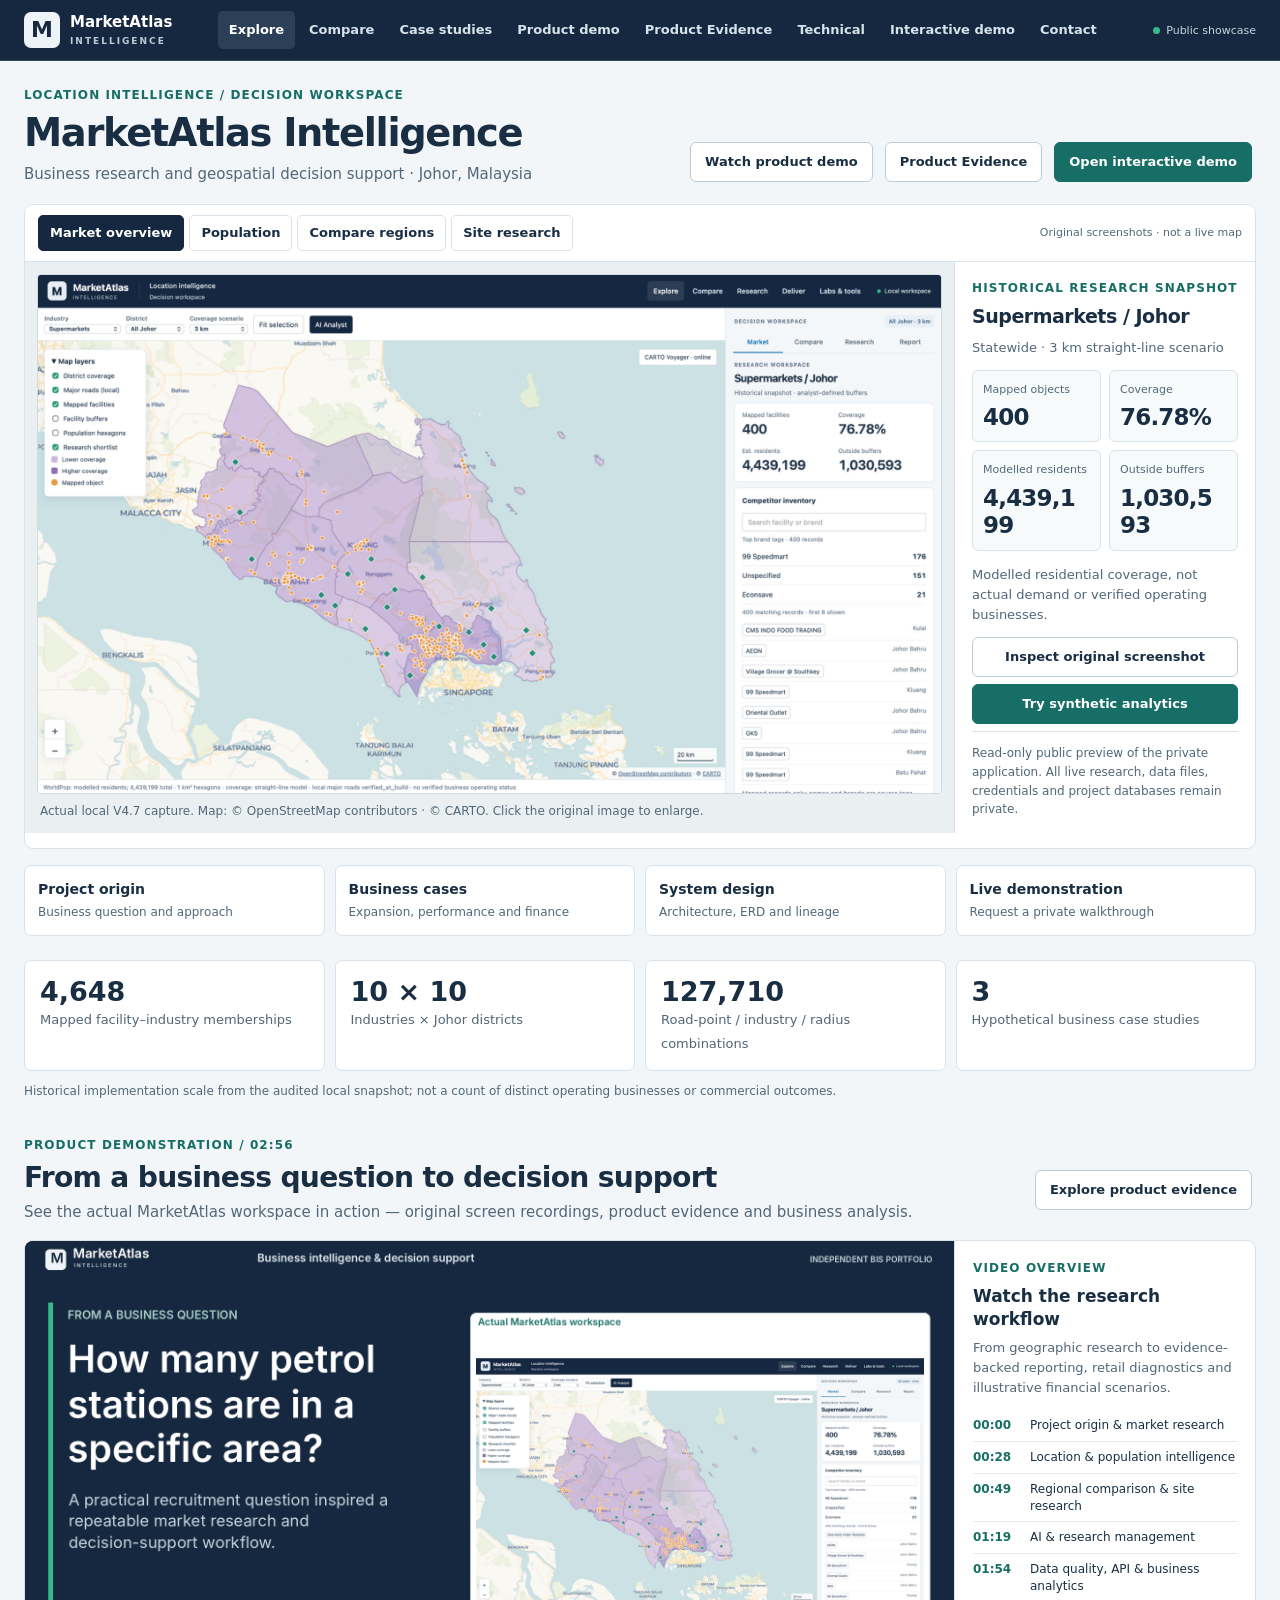
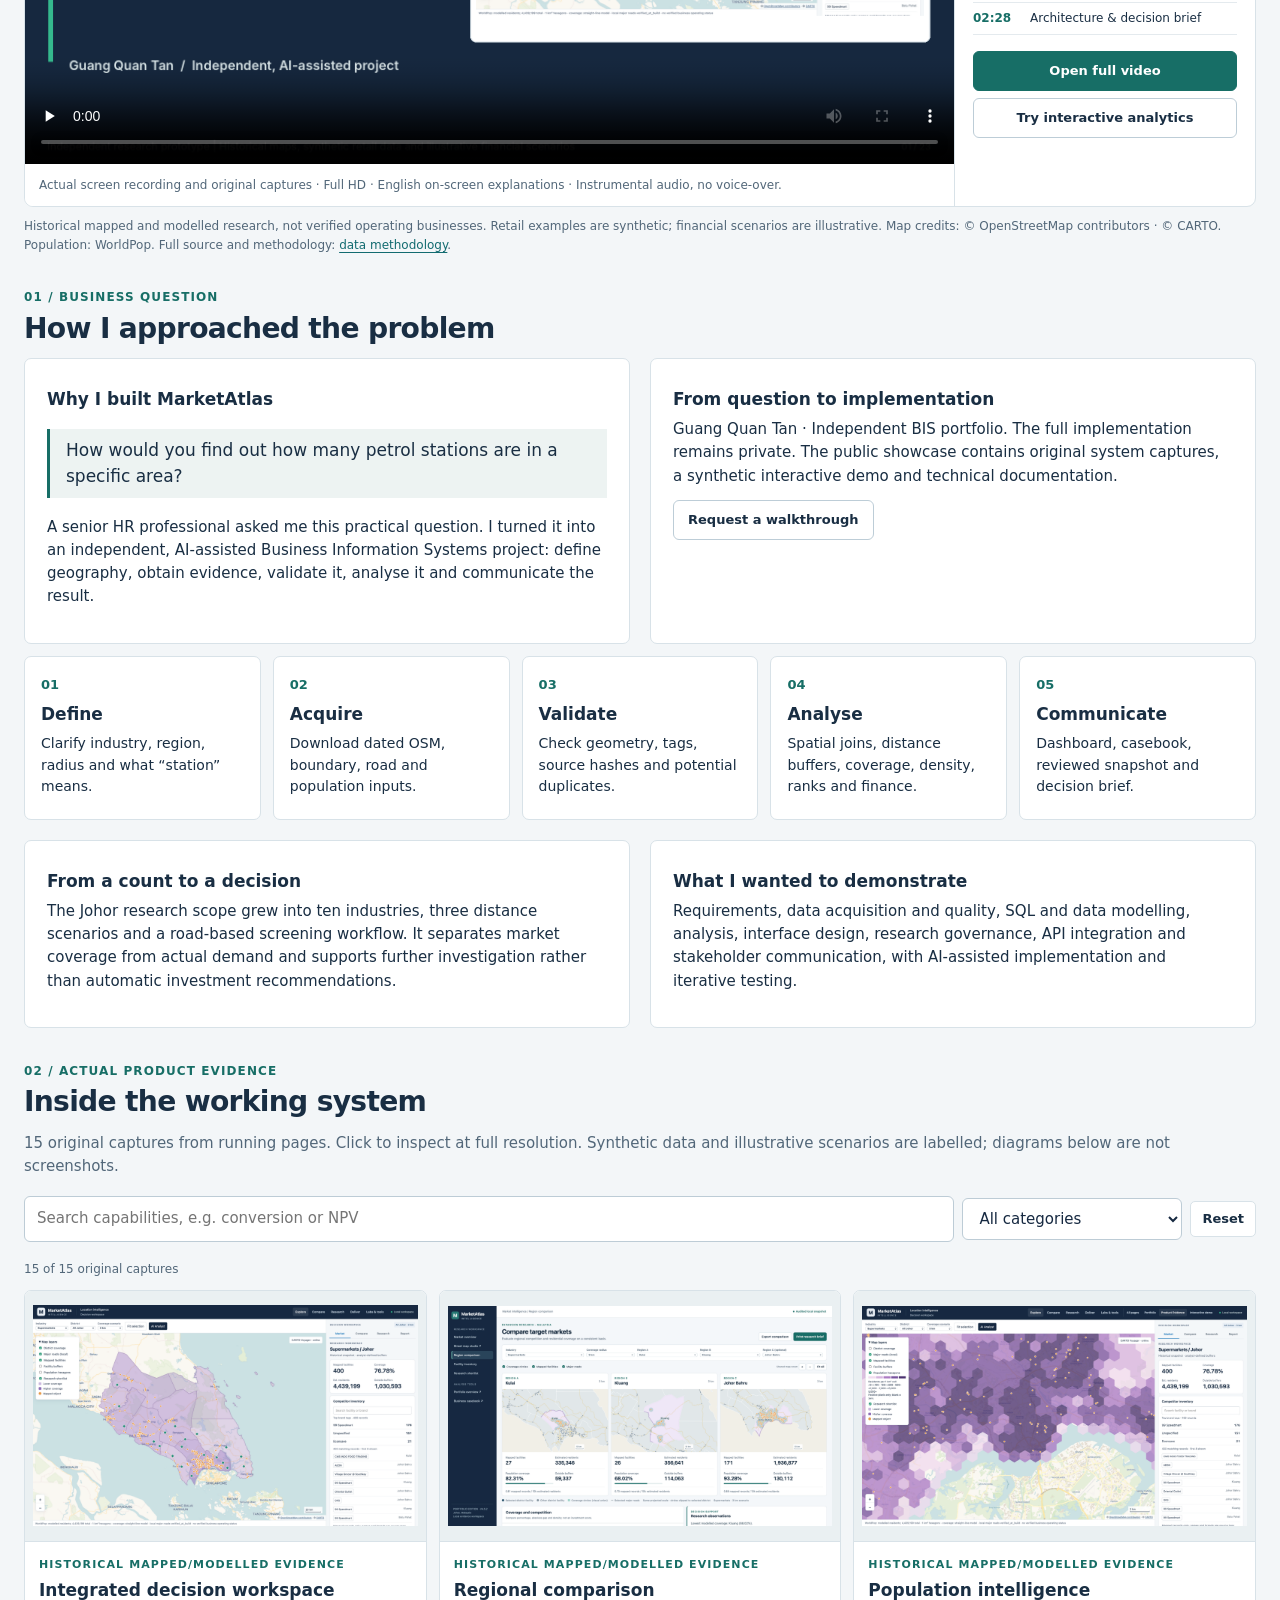
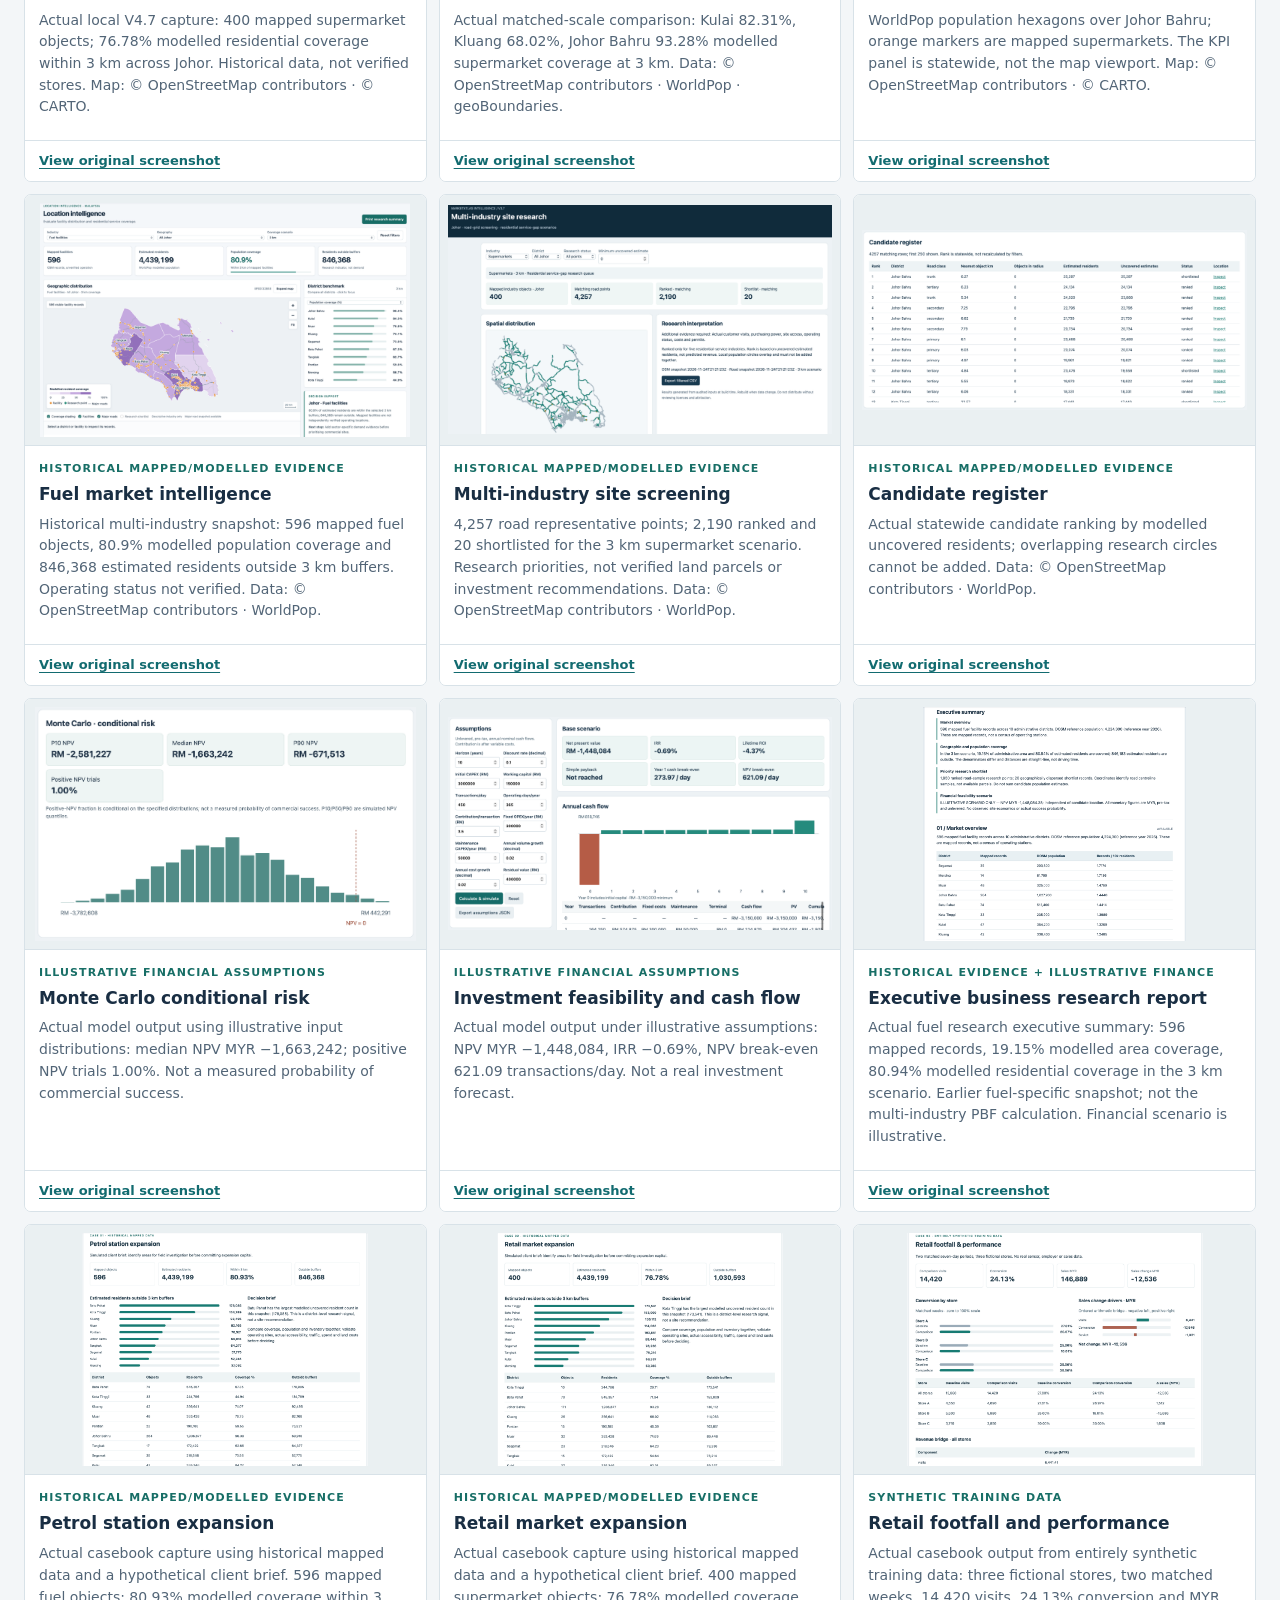
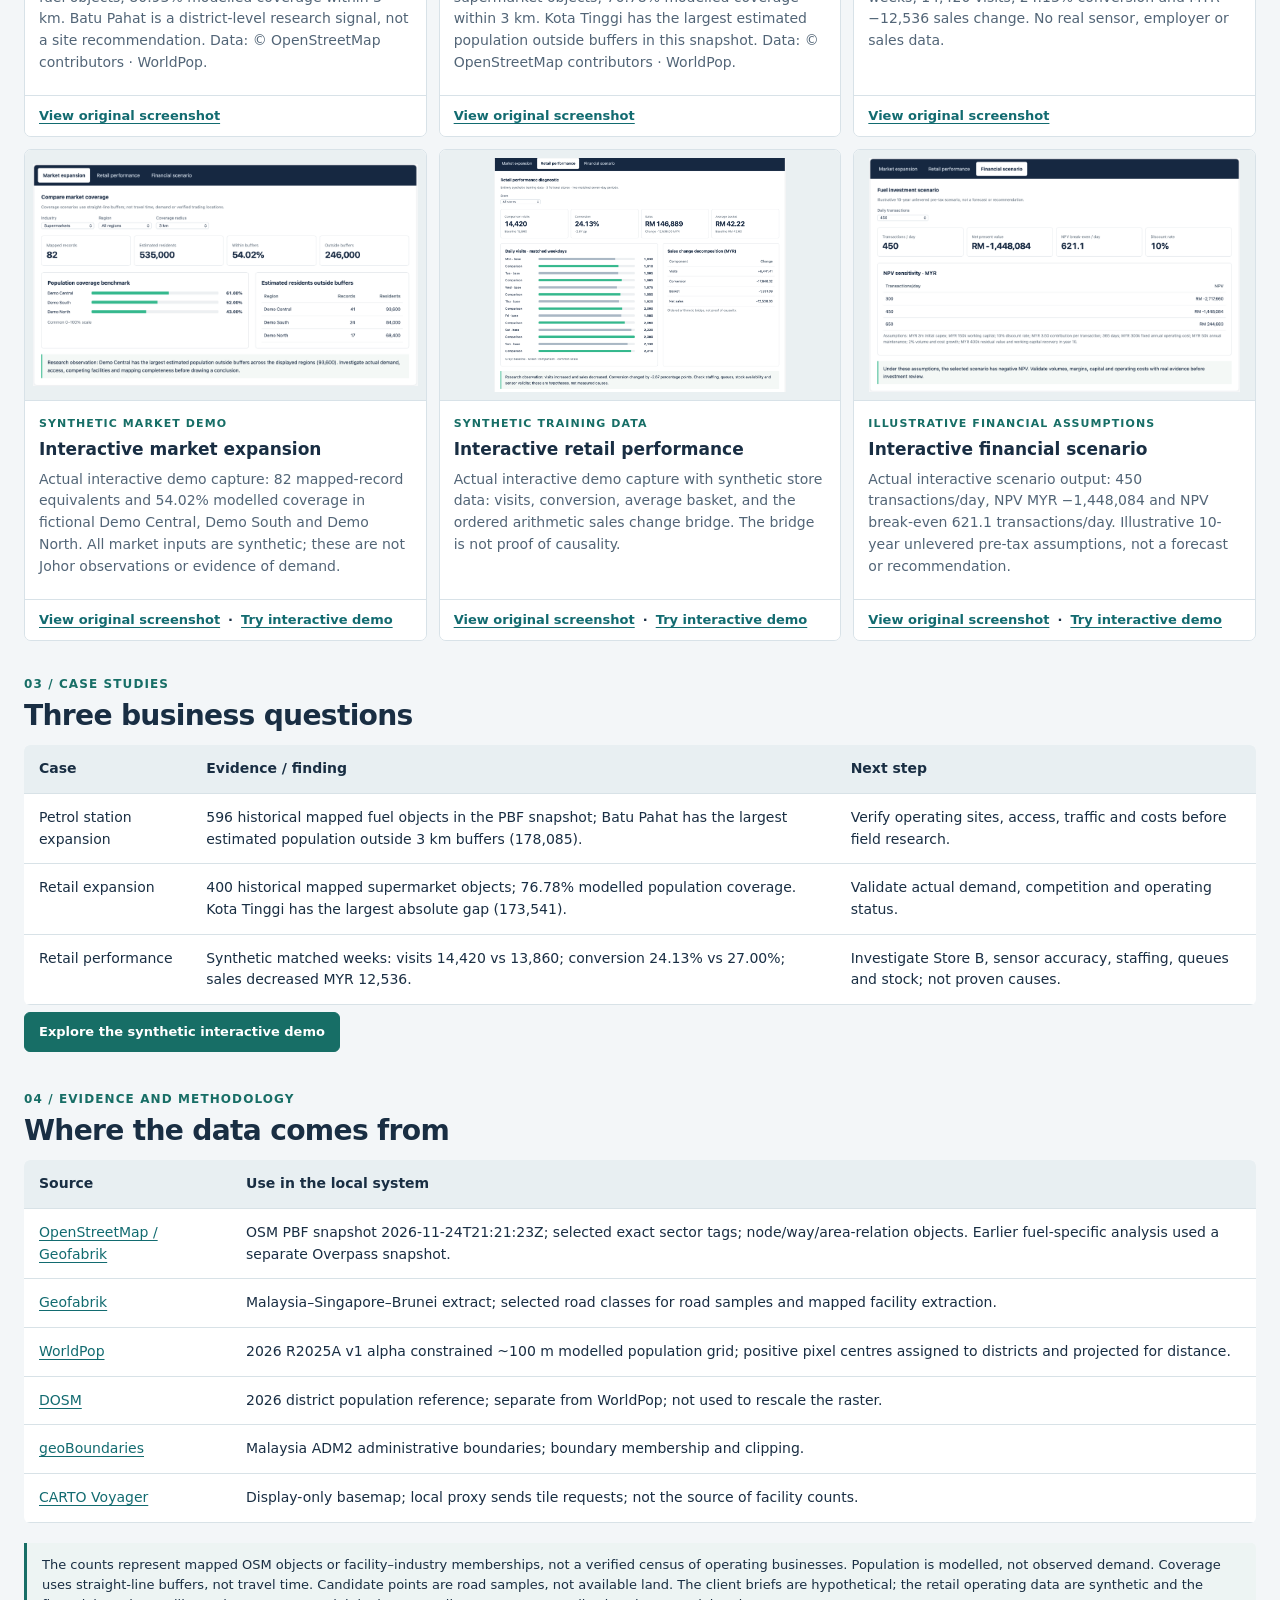
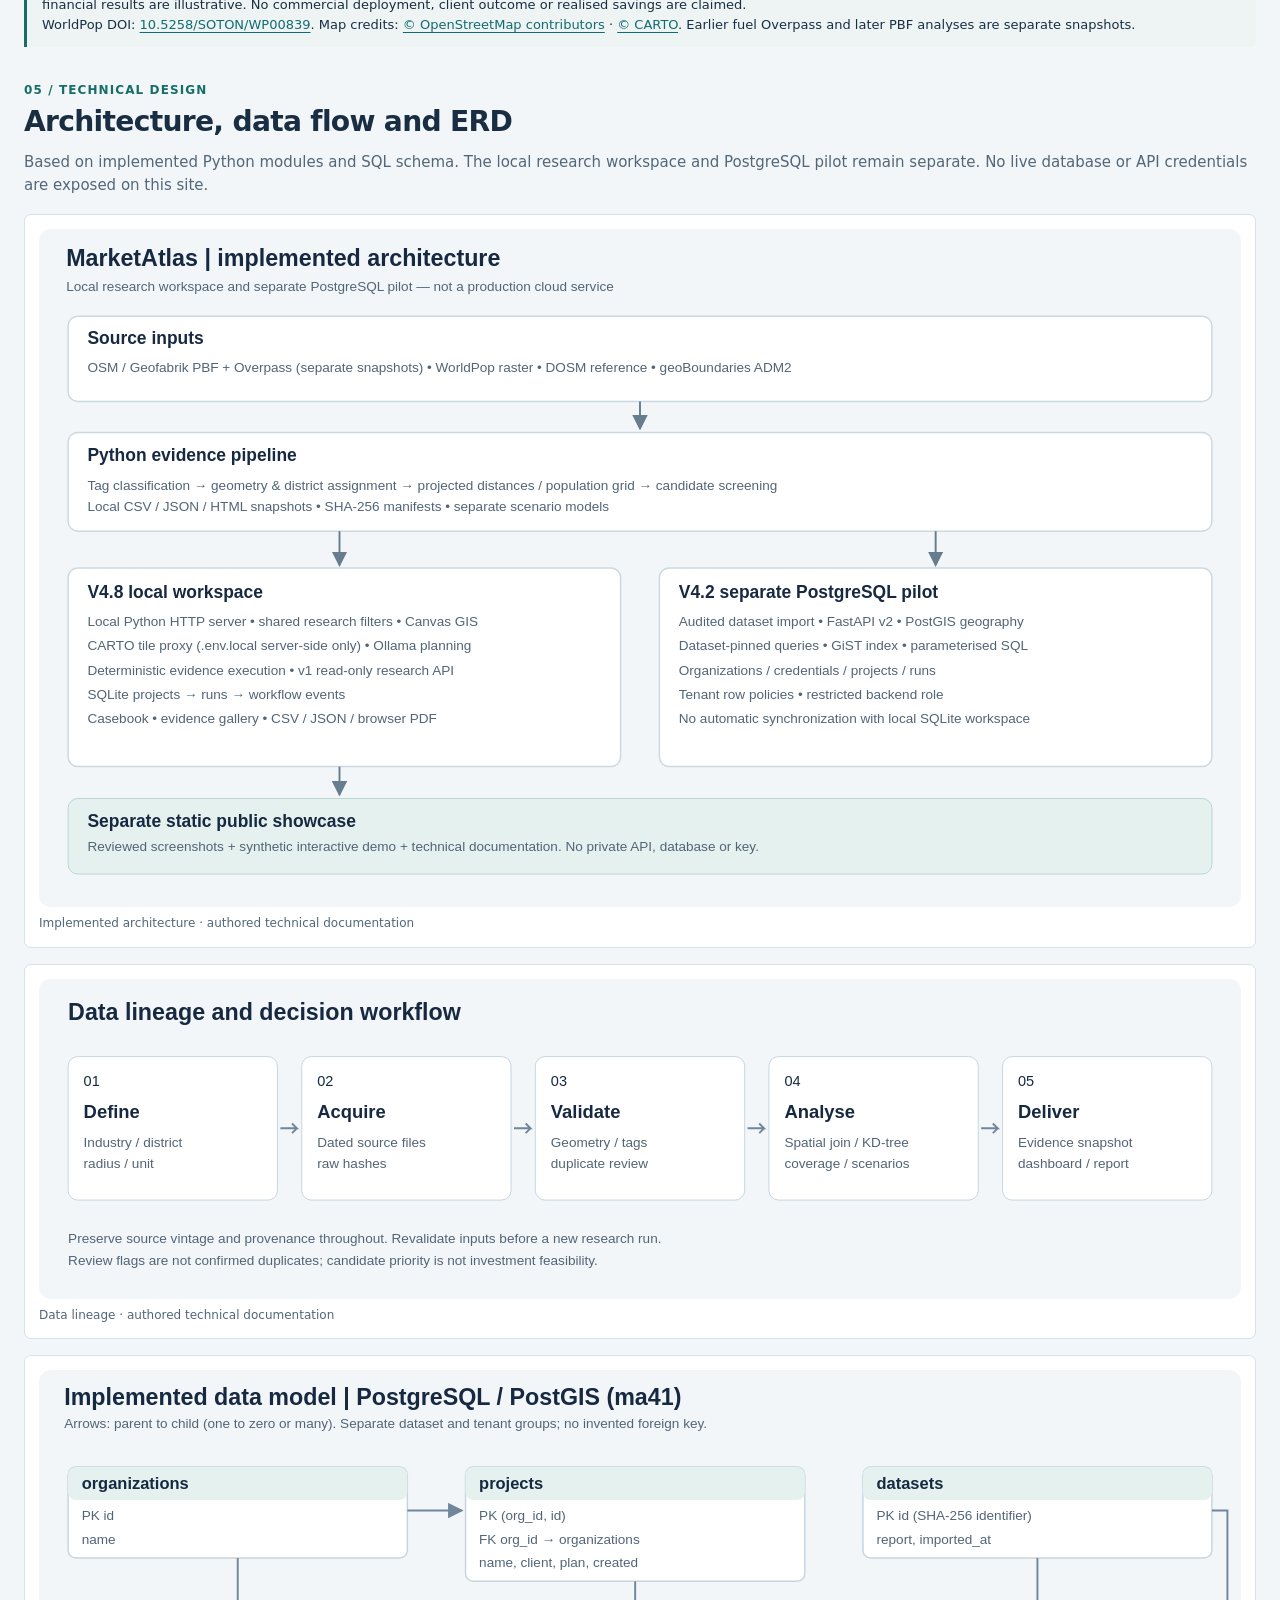
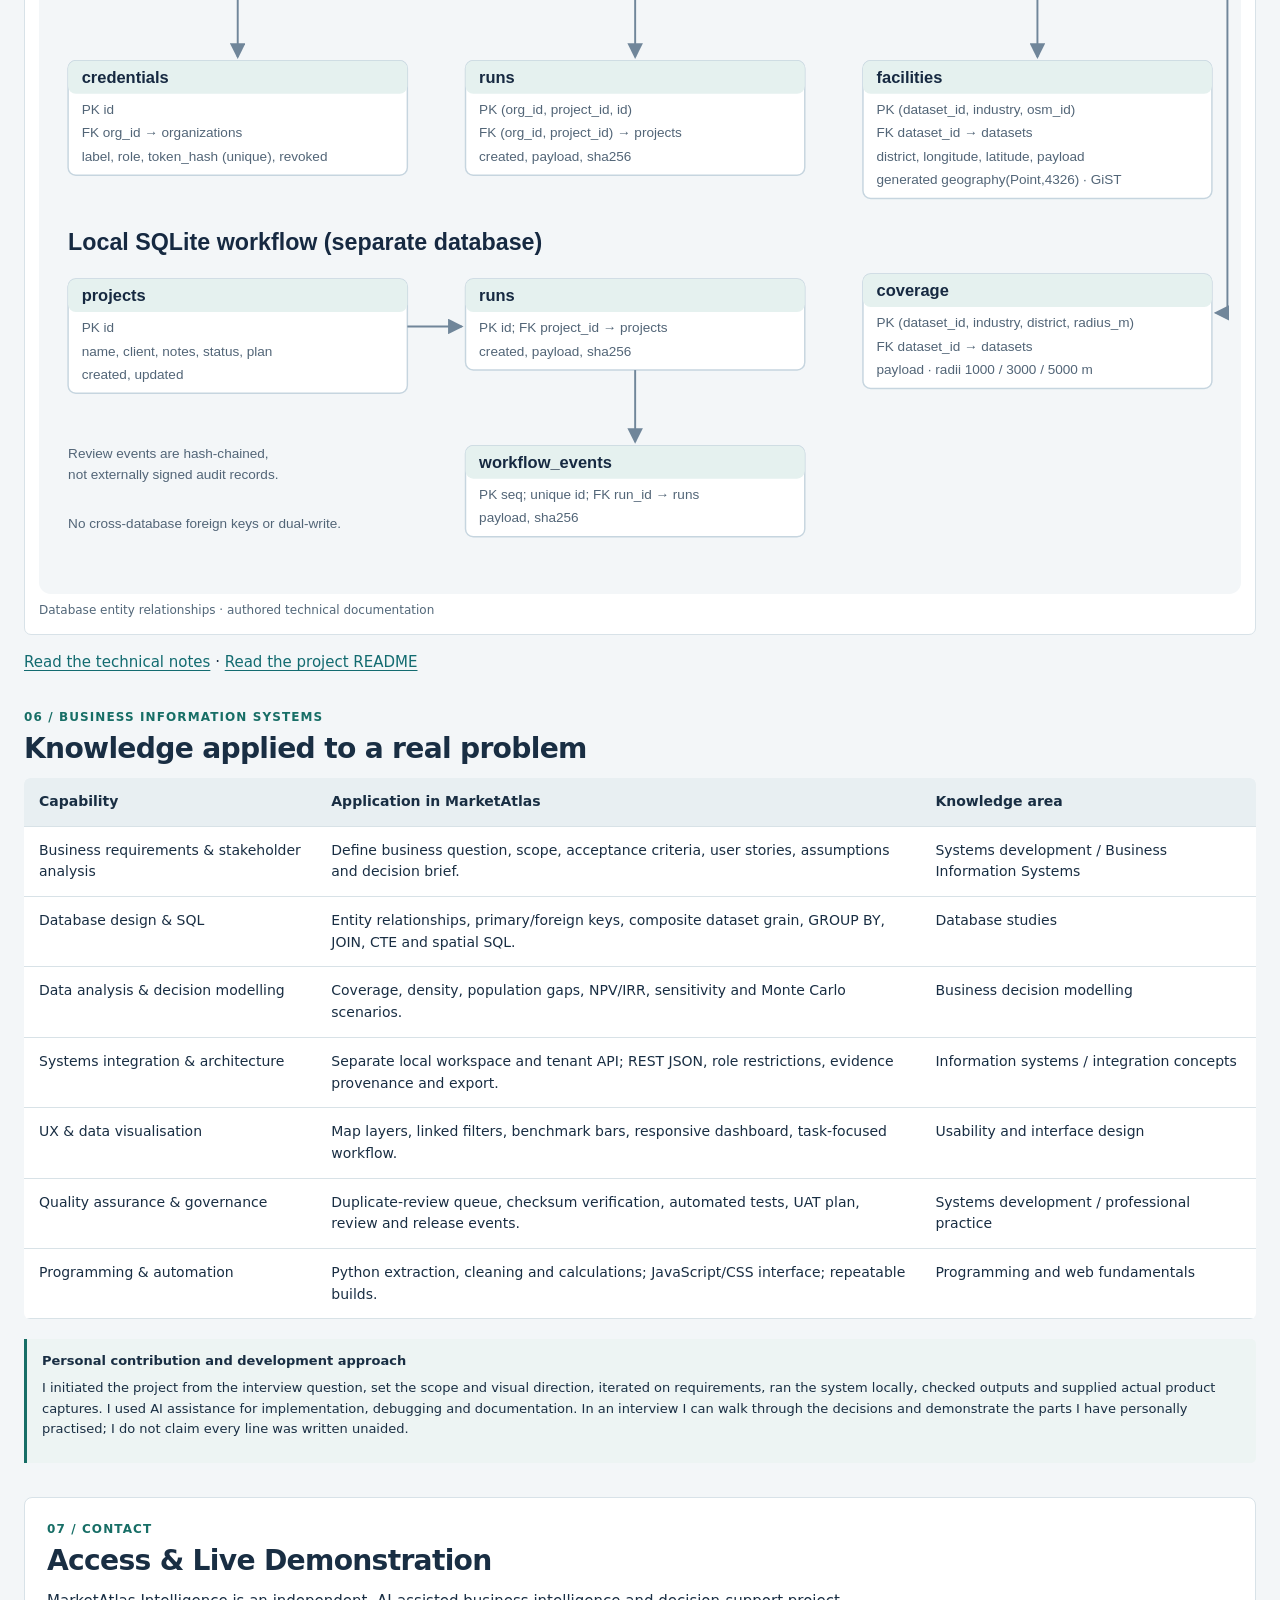
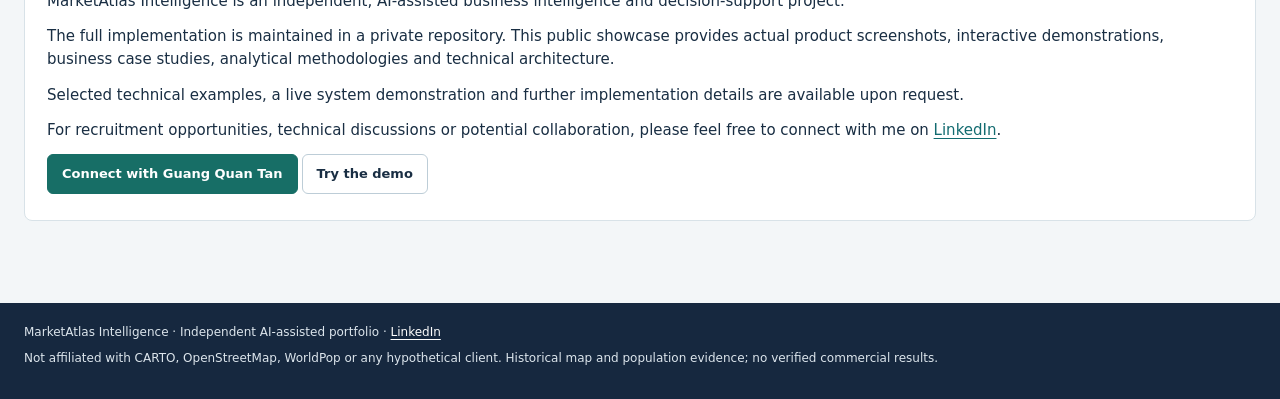
==== commit c68ca3bc: "Remove internal publication review banner from public showcase interface" ====
--- a/index.html
+++ b/index.html
@@ -1,4 +1,4 @@
-<!doctype html><html lang="en"><head><meta charset="utf-8"><meta name="viewport" content="width=device-width,initial-scale=1"><meta name="referrer" content="no-referrer"><meta http-equiv="Content-Security-Policy" content="default-src 'none'; img-src 'self' file:; style-src 'self' 'unsafe-inline'; script-src 'unsafe-inline'; base-uri 'none'; form-action 'none'; connect-src 'none'; media-src 'self' file:"><title>MarketAtlas Intelligence | Guang Quan Tan</title><style>*{box-sizing:border-box}html{scroll-behavior:smooth}body{margin:0;background:#f5f7f8;color:#162941;font:16px/1.62 system-ui,-apple-system,BlinkMacSystemFont,"Segoe UI",sans-serif}a{color:#126b70;text-underline-offset:3px}header{background:#162941;color:white}header .wrap{display:flex;align-items:center;justify-content:space-between;gap:22px;padding:15px 0;flex-wrap:wrap}.brand{display:flex;align-items:center;gap:12px;font-weight:750;color:white;text-decoration:none}.mark{background:#edf2f6;color:#162941;border-radius:7px;width:38px;height:38px;display:grid;place-items:center;font-size:23px}.brand small{display:block;color:#c5d3df;font-weight:500;letter-spacing:2px;font-size:9px}nav{display:flex;gap:18px;flex-wrap:wrap}nav a{color:#dce5ec;text-decoration:none;font-size:14px}.wrap{width:min(1300px,calc(100% - 48px));margin:auto}main{padding:42px 0 60px}.hero{display:grid;grid-template-columns:1.08fr 1fr;gap:30px;align-items:center;margin-bottom:48px}.eyebrow{font-size:12px;font-weight:750;color:#176e66;letter-spacing:1.5px;text-transform:uppercase}h1{font-size:clamp(36px,4.4vw,62px);line-height:1.07;letter-spacing:-.045em;margin:12px 0 20px}h2{font-size:clamp(24px,2.6vw,34px);letter-spacing:-.025em;line-height:1.2;margin:8px 0 14px}h3{font-size:19px;line-height:1.3;margin:7px 0}p{margin:8px 0 16px}.muted{color:#526577}.hero p{font-size:17px}blockquote{margin:18px 0;border-left:3px solid #176e66;padding:8px 16px;background:#edf3f2;font-size:17px}.cta{display:inline-block;background:#162941;color:#fff;text-decoration:none;padding:11px 17px;border-radius:6px;font-weight:650;margin:4px 8px 4px 0}.cta.secondary{background:#fff;color:#162941;border:1px solid #cbd7df}.hero-image,.card{background:#fff;border:1px solid #d5dfe5;border-radius:12px;overflow:hidden}.hero-image img{width:100%;height:auto;display:block}.hero-image figcaption{padding:14px 18px;font-size:13px;color:#526577}figure{margin:0}.metrics{display:grid;grid-template-columns:repeat(4,1fr);gap:12px;margin:0 0 45px}.metric{background:white;padding:20px;border:1px solid #d5dfe5;border-radius:9px}.metric strong{display:block;font-size:31px;line-height:1.2;font-variant-numeric:tabular-nums}.metric span{font-size:13px;color:#526577}.section{margin:48px 0;scroll-margin-top:18px}.flow{display:grid;grid-template-columns:repeat(5,1fr);gap:12px}.flow article{background:#fff;border:1px solid #d5dfe5;border-radius:9px;padding:16px}.flow b{color:#176e66;font-size:13px}.flow p{font-size:14px;margin:5px 0}.gallery{display:grid;grid-template-columns:repeat(3,minmax(0,1fr));gap:16px}.card{display:flex;flex-direction:column}.card .shot{display:grid;place-items:center;min-height:190px;height:220px;background:#eaf0f2;border-bottom:1px solid #d5dfe5;padding:9px}.shot img{max-width:100%;max-height:100%;object-fit:contain;display:block}.card .body{padding:16px;flex:1}.kind{font-size:11px;letter-spacing:.4px;text-transform:uppercase;color:#176e66;font-weight:750}.card p{font-size:14px;color:#526577}.card .foot{padding:0 16px 15px;font-size:13px;font-weight:650}.tools{display:flex;gap:12px;flex-wrap:wrap;margin:18px 0}input,select{padding:10px 12px;border-radius:6px;border:1px solid #bdccd6;background:white;color:#162941;font:inherit}input{flex:1;min-width:190px}button{font:inherit}.diagram{background:#fff;border:1px solid #d5dfe5;padding:12px;border-radius:10px;margin:16px 0}.diagram img{width:100%;display:block}.tablewrap{overflow-x:auto}table{width:100%;border-collapse:collapse;background:white;font-size:14px}th,td{padding:13px 15px;text-align:left;border-bottom:1px solid #d8e2e7;vertical-align:top}th{background:#e8eff2}.callout{border-left:3px solid #176e66;background:#edf3f2;padding:16px 20px;margin:20px 0}.warn{border-left-color:#b5843b;background:#f7f0e3}.two{display:grid;grid-template-columns:1fr 1fr;gap:20px}.two article{padding:22px;background:white;border:1px solid #d5dfe5;border-radius:10px}footer{background:#162941;color:#dce5ec;padding:28px 0}footer a{color:white}small{font-size:12px}a:focus-visible,input:focus-visible,select:focus-visible{outline:3px solid #0878ba;outline-offset:3px}[hidden]{display:none!important}@media(max-width:850px){.hero,.two{grid-template-columns:1fr}.gallery{grid-template-columns:repeat(2,minmax(0,1fr))}.metrics{grid-template-columns:repeat(2,1fr)}.flow{grid-template-columns:repeat(2,1fr)}}@media(max-width:540px){.wrap{width:calc(100% - 28px)}main{padding-top:25px}.gallery,.flow{grid-template-columns:1fr}.metric{padding:13px}.metric strong{font-size:25px}.hero{gap:18px}.card .shot{height:210px}nav{gap:12px}}</style><link rel="stylesheet" href="assets/workspace.css?v=4.9.3"></head><body><header class="ma-header"><div class="wrap"><a class="ma-brand" href="index.html"><span class="mark">M</span><span>MarketAtlas<small>INTELLIGENCE</small></span></a><nav aria-label="Main navigation"><a href="index.html" aria-current="page">Explore</a><a href="demo.html#market">Compare</a><a href="index.html#cases">Case studies</a><a href="index.html#product-demo">Product demo</a><a href="index.html#evidence">Product Evidence</a><a href="index.html#architecture">Technical</a><a href="demo.html">Interactive demo</a><a href="index.html#contact">Contact</a></nav><span class="ma-mode">Public showcase</span></div></header><main class="wrap"><section id="overview" aria-labelledby="workspace-title"><div class="ma-intro"><div><div class="eyebrow">Location intelligence / Decision workspace</div><h1 id="workspace-title">MarketAtlas Intelligence</h1><p>Business research and geospatial decision support · Johor, Malaysia</p></div><div class="ma-actions"><a class="cta secondary" href="#product-demo">Watch product demo</a><a class="cta secondary" href="#evidence">Product Evidence</a><a class="cta" href="demo.html#market">Open interactive demo</a></div></div><div class="ma-workspace"><div class="ma-toolbar" aria-label="Original workspace views"><button type="button" data-capture="command-center" aria-pressed="true">Market overview</button><button type="button" data-capture="population-hexagons" aria-pressed="false">Population</button><button type="button" data-capture="regional-comparison" aria-pressed="false">Compare regions</button><button type="button" data-capture="site-screening" aria-pressed="false">Site research</button><span class="ma-static">Original screenshots · not a live map</span></div><div class="ma-stage"><figure class="ma-canvas"><a id="capture-link" href="assets/command-center.png" target="_blank" rel="noopener"><img id="capture-image" src="assets/command-center.png" alt="Actual integrated decision workspace"></a><figcaption id="capture-caption">Actual local V4.7 capture. Map: © OpenStreetMap contributors · © CARTO. Click the original image to enlarge.</figcaption></figure><aside class="ma-rail" aria-label="Research snapshot"><div class="eyebrow">Historical research snapshot</div><h2 id="capture-title">Supermarkets / Johor</h2><p id="capture-scope">Statewide · 3 km straight-line scenario</p><div class="ma-kpis" id="capture-kpis"><div><span>Mapped objects</span><b>400</b></div><div><span>Coverage</span><b>76.78%</b></div><div><span>Modelled residents</span><b>4,439,199</b></div><div><span>Outside buffers</span><b>1,030,593</b></div></div><p id="capture-summary">Modelled residential coverage, not actual demand or verified operating businesses.</p><a id="capture-original" class="cta secondary" href="assets/command-center.png" target="_blank" rel="noopener">Inspect original screenshot</a><a class="cta" href="demo.html#market">Try synthetic analytics</a><p class="ma-note">Read-only public preview of the private application. All live research, data files, credentials and project databases remain private.</p></aside></div></div><div class="ma-links"><a href="#story"><strong>Project origin</strong><span>Business question and approach</span></a><a href="#cases"><strong>Business cases</strong><span>Expansion, performance and finance</span></a><a href="#architecture"><strong>System design</strong><span>Architecture, ERD and lineage</span></a><a href="#contact"><strong>Live demonstration</strong><span>Request a private walkthrough</span></a></div></section><div class="callout warn"><b>Historical screenshot publication-review draft</b><br>This candidate contains selected historical map and analysis screenshots. Publish only after confirming applicable map/data rights and attribution, and reviewing each image. Nine additional captures are excluded from the still-image gallery but appear in the product video. Review the complete video for internal research identifiers, location details and applicable rights before publication.</div><div class="metrics"><div class="metric"><strong>4,648</strong><span>Mapped facility–industry memberships</span></div><div class="metric"><strong>10 × 10</strong><span>Industries × Johor districts</span></div><div class="metric"><strong>127,710</strong><span>Road-point / industry / radius combinations</span></div><div class="metric"><strong>3</strong><span>Hypothetical business case studies</span></div></div><p class="muted"><small>Historical implementation scale from the audited local snapshot; not a count of distinct operating businesses or commercial outcomes.</small></p><section class="section ma-product-demo" id="product-demo" aria-labelledby="product-demo-title">
+<!doctype html><html lang="en"><head><meta charset="utf-8"><meta name="viewport" content="width=device-width,initial-scale=1"><meta name="referrer" content="no-referrer"><meta http-equiv="Content-Security-Policy" content="default-src 'none'; img-src 'self' file:; style-src 'self' 'unsafe-inline'; script-src 'unsafe-inline'; base-uri 'none'; form-action 'none'; connect-src 'none'; media-src 'self' file:"><title>MarketAtlas Intelligence | Guang Quan Tan</title><style>*{box-sizing:border-box}html{scroll-behavior:smooth}body{margin:0;background:#f5f7f8;color:#162941;font:16px/1.62 system-ui,-apple-system,BlinkMacSystemFont,"Segoe UI",sans-serif}a{color:#126b70;text-underline-offset:3px}header{background:#162941;color:white}header .wrap{display:flex;align-items:center;justify-content:space-between;gap:22px;padding:15px 0;flex-wrap:wrap}.brand{display:flex;align-items:center;gap:12px;font-weight:750;color:white;text-decoration:none}.mark{background:#edf2f6;color:#162941;border-radius:7px;width:38px;height:38px;display:grid;place-items:center;font-size:23px}.brand small{display:block;color:#c5d3df;font-weight:500;letter-spacing:2px;font-size:9px}nav{display:flex;gap:18px;flex-wrap:wrap}nav a{color:#dce5ec;text-decoration:none;font-size:14px}.wrap{width:min(1300px,calc(100% - 48px));margin:auto}main{padding:42px 0 60px}.hero{display:grid;grid-template-columns:1.08fr 1fr;gap:30px;align-items:center;margin-bottom:48px}.eyebrow{font-size:12px;font-weight:750;color:#176e66;letter-spacing:1.5px;text-transform:uppercase}h1{font-size:clamp(36px,4.4vw,62px);line-height:1.07;letter-spacing:-.045em;margin:12px 0 20px}h2{font-size:clamp(24px,2.6vw,34px);letter-spacing:-.025em;line-height:1.2;margin:8px 0 14px}h3{font-size:19px;line-height:1.3;margin:7px 0}p{margin:8px 0 16px}.muted{color:#526577}.hero p{font-size:17px}blockquote{margin:18px 0;border-left:3px solid #176e66;padding:8px 16px;background:#edf3f2;font-size:17px}.cta{display:inline-block;background:#162941;color:#fff;text-decoration:none;padding:11px 17px;border-radius:6px;font-weight:650;margin:4px 8px 4px 0}.cta.secondary{background:#fff;color:#162941;border:1px solid #cbd7df}.hero-image,.card{background:#fff;border:1px solid #d5dfe5;border-radius:12px;overflow:hidden}.hero-image img{width:100%;height:auto;display:block}.hero-image figcaption{padding:14px 18px;font-size:13px;color:#526577}figure{margin:0}.metrics{display:grid;grid-template-columns:repeat(4,1fr);gap:12px;margin:0 0 45px}.metric{background:white;padding:20px;border:1px solid #d5dfe5;border-radius:9px}.metric strong{display:block;font-size:31px;line-height:1.2;font-variant-numeric:tabular-nums}.metric span{font-size:13px;color:#526577}.section{margin:48px 0;scroll-margin-top:18px}.flow{display:grid;grid-template-columns:repeat(5,1fr);gap:12px}.flow article{background:#fff;border:1px solid #d5dfe5;border-radius:9px;padding:16px}.flow b{color:#176e66;font-size:13px}.flow p{font-size:14px;margin:5px 0}.gallery{display:grid;grid-template-columns:repeat(3,minmax(0,1fr));gap:16px}.card{display:flex;flex-direction:column}.card .shot{display:grid;place-items:center;min-height:190px;height:220px;background:#eaf0f2;border-bottom:1px solid #d5dfe5;padding:9px}.shot img{max-width:100%;max-height:100%;object-fit:contain;display:block}.card .body{padding:16px;flex:1}.kind{font-size:11px;letter-spacing:.4px;text-transform:uppercase;color:#176e66;font-weight:750}.card p{font-size:14px;color:#526577}.card .foot{padding:0 16px 15px;font-size:13px;font-weight:650}.tools{display:flex;gap:12px;flex-wrap:wrap;margin:18px 0}input,select{padding:10px 12px;border-radius:6px;border:1px solid #bdccd6;background:white;color:#162941;font:inherit}input{flex:1;min-width:190px}button{font:inherit}.diagram{background:#fff;border:1px solid #d5dfe5;padding:12px;border-radius:10px;margin:16px 0}.diagram img{width:100%;display:block}.tablewrap{overflow-x:auto}table{width:100%;border-collapse:collapse;background:white;font-size:14px}th,td{padding:13px 15px;text-align:left;border-bottom:1px solid #d8e2e7;vertical-align:top}th{background:#e8eff2}.callout{border-left:3px solid #176e66;background:#edf3f2;padding:16px 20px;margin:20px 0}.warn{border-left-color:#b5843b;background:#f7f0e3}.two{display:grid;grid-template-columns:1fr 1fr;gap:20px}.two article{padding:22px;background:white;border:1px solid #d5dfe5;border-radius:10px}footer{background:#162941;color:#dce5ec;padding:28px 0}footer a{color:white}small{font-size:12px}a:focus-visible,input:focus-visible,select:focus-visible{outline:3px solid #0878ba;outline-offset:3px}[hidden]{display:none!important}@media(max-width:850px){.hero,.two{grid-template-columns:1fr}.gallery{grid-template-columns:repeat(2,minmax(0,1fr))}.metrics{grid-template-columns:repeat(2,1fr)}.flow{grid-template-columns:repeat(2,1fr)}}@media(max-width:540px){.wrap{width:calc(100% - 28px)}main{padding-top:25px}.gallery,.flow{grid-template-columns:1fr}.metric{padding:13px}.metric strong{font-size:25px}.hero{gap:18px}.card .shot{height:210px}nav{gap:12px}}</style><link rel="stylesheet" href="assets/workspace.css?v=4.9.3"></head><body><header class="ma-header"><div class="wrap"><a class="ma-brand" href="index.html"><span class="mark">M</span><span>MarketAtlas<small>INTELLIGENCE</small></span></a><nav aria-label="Main navigation"><a href="index.html" aria-current="page">Explore</a><a href="demo.html#market">Compare</a><a href="index.html#cases">Case studies</a><a href="index.html#product-demo">Product demo</a><a href="index.html#evidence">Product Evidence</a><a href="index.html#architecture">Technical</a><a href="demo.html">Interactive demo</a><a href="index.html#contact">Contact</a></nav><span class="ma-mode">Public showcase</span></div></header><main class="wrap"><section id="overview" aria-labelledby="workspace-title"><div class="ma-intro"><div><div class="eyebrow">Location intelligence / Decision workspace</div><h1 id="workspace-title">MarketAtlas Intelligence</h1><p>Business research and geospatial decision support · Johor, Malaysia</p></div><div class="ma-actions"><a class="cta secondary" href="#product-demo">Watch product demo</a><a class="cta secondary" href="#evidence">Product Evidence</a><a class="cta" href="demo.html#market">Open interactive demo</a></div></div><div class="ma-workspace"><div class="ma-toolbar" aria-label="Original workspace views"><button type="button" data-capture="command-center" aria-pressed="true">Market overview</button><button type="button" data-capture="population-hexagons" aria-pressed="false">Population</button><button type="button" data-capture="regional-comparison" aria-pressed="false">Compare regions</button><button type="button" data-capture="site-screening" aria-pressed="false">Site research</button><span class="ma-static">Original screenshots · not a live map</span></div><div class="ma-stage"><figure class="ma-canvas"><a id="capture-link" href="assets/command-center.png" target="_blank" rel="noopener"><img id="capture-image" src="assets/command-center.png" alt="Actual integrated decision workspace"></a><figcaption id="capture-caption">Actual local V4.7 capture. Map: © OpenStreetMap contributors · © CARTO. Click the original image to enlarge.</figcaption></figure><aside class="ma-rail" aria-label="Research snapshot"><div class="eyebrow">Historical research snapshot</div><h2 id="capture-title">Supermarkets / Johor</h2><p id="capture-scope">Statewide · 3 km straight-line scenario</p><div class="ma-kpis" id="capture-kpis"><div><span>Mapped objects</span><b>400</b></div><div><span>Coverage</span><b>76.78%</b></div><div><span>Modelled residents</span><b>4,439,199</b></div><div><span>Outside buffers</span><b>1,030,593</b></div></div><p id="capture-summary">Modelled residential coverage, not actual demand or verified operating businesses.</p><a id="capture-original" class="cta secondary" href="assets/command-center.png" target="_blank" rel="noopener">Inspect original screenshot</a><a class="cta" href="demo.html#market">Try synthetic analytics</a><p class="ma-note">Read-only public preview of the private application. All live research, data files, credentials and project databases remain private.</p></aside></div></div><div class="ma-links"><a href="#story"><strong>Project origin</strong><span>Business question and approach</span></a><a href="#cases"><strong>Business cases</strong><span>Expansion, performance and finance</span></a><a href="#architecture"><strong>System design</strong><span>Architecture, ERD and lineage</span></a><a href="#contact"><strong>Live demonstration</strong><span>Request a private walkthrough</span></a></div></section><div class="metrics"><div class="metric"><strong>4,648</strong><span>Mapped facility–industry memberships</span></div><div class="metric"><strong>10 × 10</strong><span>Industries × Johor districts</span></div><div class="metric"><strong>127,710</strong><span>Road-point / industry / radius combinations</span></div><div class="metric"><strong>3</strong><span>Hypothetical business case studies</span></div></div><p class="muted"><small>Historical implementation scale from the audited local snapshot; not a count of distinct operating businesses or commercial outcomes.</small></p><section class="section ma-product-demo" id="product-demo" aria-labelledby="product-demo-title">
 <div class="eyebrow">PRODUCT DEMONSTRATION / 02:56</div>
 <div class="ma-video-heading"><div><h2 id="product-demo-title">From a business question to decision support</h2><p class="muted">See the actual MarketAtlas workspace in action — original screen recordings, product evidence and business analysis.</p></div><a class="cta secondary" href="#evidence">Explore product evidence</a></div>
 <div class="ma-video-layout"><figure class="ma-video-frame"><video id="showcase-video" controls playsinline preload="none" width="1920" height="1080" poster="assets/product-showcase-cover.png" aria-label="MarketAtlas product showcase, two minutes fifty-six seconds"><source src="assets/product-showcase.mp4" type="video/mp4">Your browser does not support embedded MP4 video. <a href="assets/product-showcase.mp4">Open the original video.</a></video><figcaption>Actual screen recording and original captures · Full HD · English on-screen explanations · Instrumental audio, no voice-over.</figcaption></figure>
